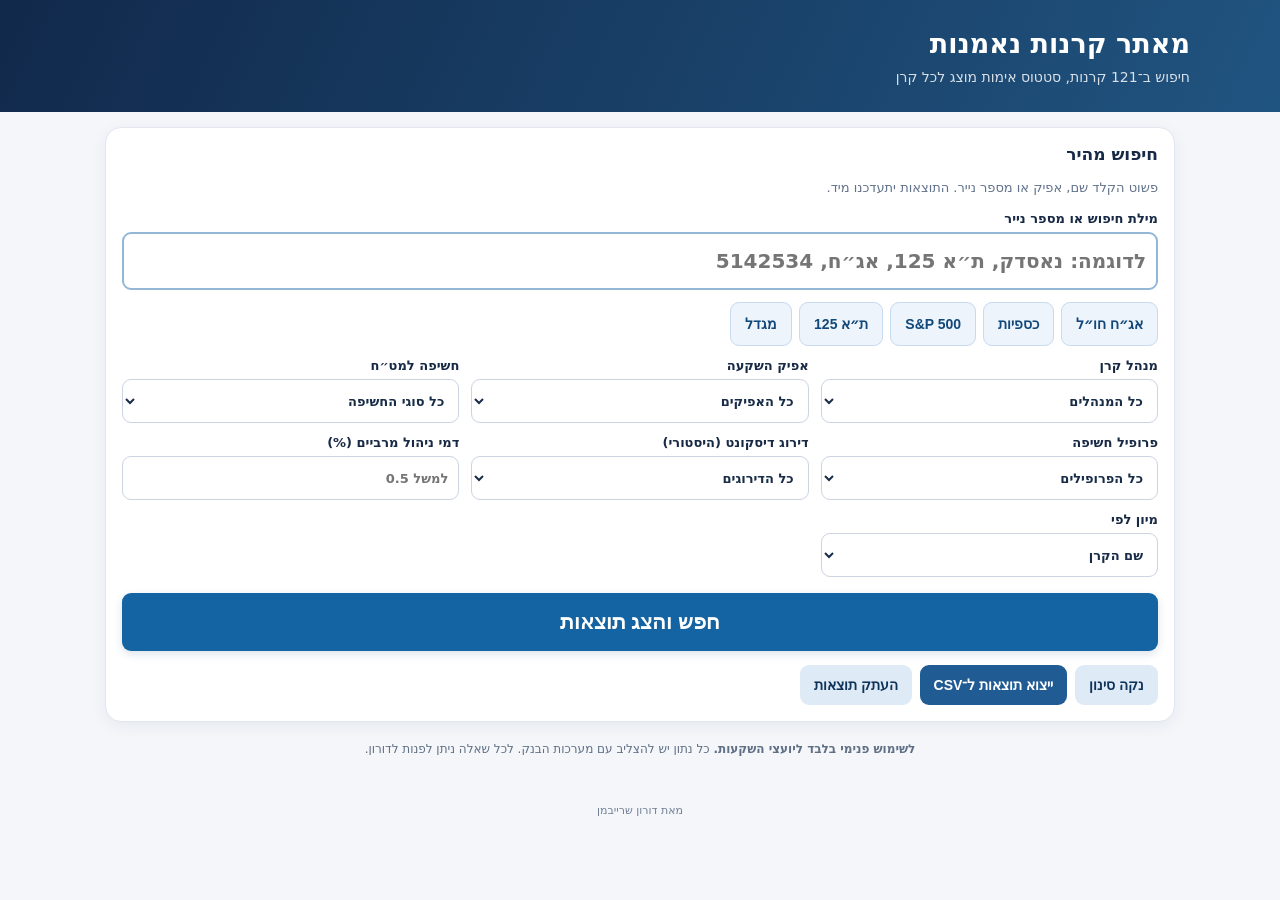
==== flyers/index.html @ 310f6af1 "Replace audit status with internal investment advisor use notice" ====
<!doctype html><html lang="he" dir="rtl"><head><meta charset="utf-8"><meta name="viewport" content="width=device-width,initial-scale=1,viewport-fit=cover"><meta name="color-scheme" content="light"><title>מאתר קרנות נאמנות | 121 קרנות</title><style>
:root{font-family:system-ui,-apple-system,'Segoe UI',Arial,sans-serif;color:#172945;background:#f4f6fa}*{box-sizing:border-box}body{margin:0}header{background:linear-gradient(115deg,#11294b,#205480);padding:28px 18px 24px;color:white}main{max-width:1100px;margin:auto;padding:15px}h1{margin:0 0 7px;font-size:27px}h2{font-size:17px;margin:0 0 14px}p{line-height:1.6}.sub{opacity:.83;margin:0;font-size:14px}.panel{background:#fff;border:1px solid #e1e6ef;border-radius:16px;padding:16px;margin-bottom:16px;box-shadow:0 4px 15px #0e2f5610}.filters{display:grid;grid-template-columns:repeat(3,minmax(0,1fr));gap:12px}.field{display:flex;flex-direction:column;gap:6px;font-size:13px;font-weight:650}input,select{width:100%;background:#fff;border:1px solid #cbd4e1;border-radius:9px;padding:12px 10px;font:inherit;color:#192d48;min-height:44px}input:focus,select:focus{outline:2px solid #70abe5;outline-offset:1px}.wide{grid-column:span 3}button{border:0;border-radius:9px;padding:11px 14px;min-height:40px;background:#dfeaf7;color:#0d3359;font-weight:700;font-size:14px;cursor:pointer}button.primary{background:#205b94;color:#fff}button:active{transform:scale(.98)}.actions{display:flex;gap:8px;flex-wrap:wrap;margin-top:14px}.results-head{display:flex;justify-content:space-between;align-items:center;gap:12px}.count{font-weight:800;font-size:19px}.cards{display:grid;grid-template-columns:repeat(2,minmax(0,1fr));gap:12px}.card{background:#fff;border:1px solid #e1e6ef;border-radius:14px;padding:15px}.card h3{margin:8px 0 10px;font-size:17px;line-height:1.4}.provider{font-size:12px;color:#46688d;font-weight:750}.pills{display:flex;flex-wrap:wrap;gap:6px}.pill{border-radius:6px;background:#eef3fa;padding:5px 8px;font-size:12px;color:#28476b}.grid{display:grid;grid-template-columns:1fr 1fr;gap:10px;padding:12px 0;border-top:1px solid #ebeff5;margin-top:12px}.k{color:#728095;font-size:11px}.v{font-weight:750;font-size:15px;margin-top:3px}.num{direction:ltr;display:inline-block}.note{font-size:12px;color:#896126;background:#fff9eb;padding:8px;border-radius:8px;margin:7px 0}.empty{text-align:center;padding:36px;color:#64758d;background:white;border-radius:13px}.foot{font-size:12px;color:#5f6f84;margin:18px 0 40px}.muted{color:#61728b;font-size:13px}.hidden{display:none}@media(max-width:680px){header{padding:24px 16px}main{padding:10px}.filters{grid-template-columns:1fr 1fr}.wide{grid-column:span 2}.cards{grid-template-columns:1fr}.panel{padding:13px}.card h3{font-size:16px}}
.search-now{display:block;width:100%;margin-top:16px;min-height:58px;background:#1464a3;color:white;font-size:21px;font-weight:800;box-shadow:0 3px 8px #174e8029}.search-now:focus{outline:3px solid #72b2ff}.results-head{scroll-margin-top:16px}@media(max-width:680px){.search-now{min-height:60px;font-size:20px}}

.quick-search{display:flex;gap:7px;flex-wrap:wrap}.shortcut{min-height:44px;background:#edf4fc;color:#124879;border:1px solid #c6dbef;font-size:14px}.shortcut:focus-visible{outline:3px solid #397dc4}#q{font-size:20px;border:2px solid #94b6d7;min-height:58px}.filters>.wide{min-width:0}@media(max-width:680px){.quick-search{grid-column:span 2}.shortcut{flex:1 1 auto}.filters{gap:10px}}
 .discount-rating{background:#e7f3e7;color:#17502a;font-weight:750;font-size:13px;border-radius:8px;padding:7px 10px;margin-top:8px;display:inline-block} .validation{font-size:12px;color:#674d1e;background:#fff3d8;padding:6px 8px;border-radius:7px;margin:7px 0;display:inline-block}.validation a{color:#1a4f86;text-decoration:underline}.validation.ok{color:#144c37;background:#e9f7ee}</style></head><body><header><div style="max-width:1100px;margin:auto"><h1>מאתר קרנות נאמנות</h1><p class="sub">חיפוש ב־121 קרנות, סטטוס אימות מוצג לכל קרן</p></div></header><main><div id="js-warning" class="panel" style="background:#fff7e7;color:#643e16"><b>שימו לב:</b> במציג הקבצים הזה החיפוש האינטראקטיבי עשוי להיות חסום. הרשימה המלאה מופיעה למטה. כדי לסנן יש לפתוח בדפדפן Safari (ולא בתצוגה מקדימה של WhatsApp או ChatGPT).</div><section class="panel"><h2>חיפוש מהיר</h2><p class="muted" style="margin:0 0 12px">פשוט הקלד שם, אפיק או מספר נייר. התוצאות יתעדכנו מיד.</p><div class="filters"><label class="field wide">מילת חיפוש או מספר נייר<input id="q" placeholder="לדוגמה: נאסדק, ת״א 125, אג״ח, 5142534" autocomplete="off" type="search" enterkeyhint="search" aria-label="חיפוש קרן או מספר נייר"></label><div class="wide quick-search" role="group" aria-label="חיפושים נפוצים"><button type="button" class="shortcut" data-query="אגח חול">אג״ח חו״ל</button><button type="button" class="shortcut" data-query="כספית">כספיות</button><button type="button" class="shortcut" data-query="S&P 500">S&P 500</button><button type="button" class="shortcut" data-query="תא 125">ת״א 125</button><button type="button" class="shortcut" data-query="מגדל">מגדל</button></div><label class="field">מנהל קרן<select id="manager"><option value="">כל המנהלים</option></select></label><label class="field">אפיק השקעה<select id="category"><option value="">כל האפיקים</option></select></label><label class="field">חשיפה למט״ח<select id="currency"><option value="">כל סוגי החשיפה</option><option value="מנוטרלת">מנוטרלת מט״ח</option><option value="חשופה">חשופת מט״ח</option><option value="מוגבלת">מוגבלת מט״ח</option><option value="דולר">דולרית / נקובה בדולר</option><option value="שקל">שקלית (פרופיל 00)</option></select></label><label class="field">פרופיל חשיפה<select id="profile"><option value="">כל הפרופילים</option></select></label><label class="field">דירוג דיסקונט (היסטורי)<select id="rating"><option value="">כל הדירוגים</option><option value="rated">בעלות דירוג בלבד</option><option value="5">דירוג 5</option><option value="4">דירוג 4</option><option value="3">דירוג 3</option><option value="2">דירוג 2</option><option value="1">דירוג 1</option></select></label><label class="field">דמי ניהול מרביים (%)<input type="number" id="fee" min="0" max="10" step="0.01" placeholder="למשל 0.5"></label><label class="field">מיון לפי<select id="sort"><option value="name">שם הקרן</option><option value="fee">דמי ניהול, מהנמוך לגבוה</option><option value="feeDesc">דמי ניהול, מהגבוה לנמוך</option><option value="number">מספר נייר</option><option value="manager">מנהל קרן</option></select></label></div><button type="button" id="searchNow" class="search-now">חפש והצג תוצאות</button><div class="actions"><button id="reset">נקה סינון</button><button id="export" class="primary">ייצוא תוצאות ל־CSV</button><button id="copy">העתק תוצאות</button></div></section><section id="resultsArea" hidden style="display:none"><div class="results-head" id="resultsStart"><p class="count" id="count"></p><span class="muted">דמי ניהול ודירוגים לפי פרסומים, אינם נתונים חיים</span></div><div id="cards" class="cards"><div class="muted">טוען את רשימת הקרנות…</div></div></section><p class="foot" style="text-align:center"><strong>לשימוש פנימי בלבד ליועצי השקעות.</strong> כל נתון יש להצליב עם מערכות הבנק. לכל שאלה ניתן לפנות לדורון.</p><footer style="font-size:11px;color:#718096;text-align:center;padding:5px 0 22px">מאת דורון שרייבמן</footer></main><script>
document.getElementById('js-warning').style.display='none';
const funds=[{"manager":"ילין לפידות","name":"כספית כשרה","number":"5141452","fee":0.06,"category":"כספית","profile":"00","currency":"שקל","source":"פרסום מצולם, אוקטובר 2026","note":"בפרסום נרשמו דמי ניהול 0.06%, בכפוף לעדכון.","validationStatus":"אימות חיצוני חלקי","validationUrl":"https://www.bizportal.co.il/mutualfunds/quote/generalview/5141452","validationFields":"מספר נייר, מנהל, שם, פרופיל, דמי ניהול"},{"manager":"ילין לפידות","name":"כספית דולרית נקובה $","number":"5142534","fee":0.1,"category":"כספית","profile":"0D","currency":"דולר","source":"פרסום מצולם, אוקטובר 2026","note":"התחייבות בפרסום לדמי ניהול עד סוף 2027; יש לבדוק אם עודכן.","validationStatus":"טרם אומת חיצונית"},{"manager":"ילין לפידות","name":"מחקה ת״א 35","number":"5143151","fee":0,"category":"מניות ישראל","profile":"4A","currency":"מוגבלת","source":"פרסום מצולם, אוקטובר 2026","note":"דמי הניהול 0% בפרסום כפופים לתנאי המבצע ולמועד סיומו; יש לאמת לפני פעולה.","validationStatus":"טרם אומת חיצונית"},{"manager":"ילין לפידות","name":"מחקה ת״א 35 משקל שווה","number":"5143144","fee":0,"category":"מניות ישראל","profile":"4A","currency":"מוגבלת","source":"פרסום מצולם, אוקטובר 2026","note":"דמי הניהול 0% בפרסום כפופים לתנאי המבצע ולמועד סיומו; יש לאמת לפני פעולה.","validationStatus":"טרם אומת חיצונית"},{"manager":"ילין לפידות","name":"מחקה ת״א 125","number":"5143136","fee":0,"category":"מניות ישראל","profile":"4A","currency":"מוגבלת","source":"פרסום מצולם, אוקטובר 2026","note":"דמי הניהול 0% בפרסום כפופים לתנאי המבצע ולמועד סיומו; יש לאמת לפני פעולה.","validationStatus":"טרם אומת חיצונית"},{"manager":"ילין לפידות","name":"מחקה S&P 500","number":"5139282","fee":0,"category":"מניות חו״ל","profile":"4D","currency":"חשופה","source":"פרסום מצולם, אוקטובר 2026","note":"דמי הניהול 0% בפרסום כפופים לתנאי המבצע ולמועד סיומו; יש לאמת לפני פעולה.","validationStatus":"טרם אומת חיצונית"},{"manager":"ילין לפידות","name":"מחקה S&P 500 מנוטרלת מט״ח","number":"5139290","fee":0,"category":"מניות חו״ל","profile":"4A","currency":"מנוטרלת","source":"פרסום מצולם, אוקטובר 2026","note":"דמי הניהול 0% בפרסום כפופים לתנאי המבצע ולמועד סיומו; יש לאמת לפני פעולה.","validationStatus":"טרם אומת חיצונית"},{"manager":"ילין לפידות","name":"מחקה S&P World","number":"5139308","fee":0,"category":"מניות חו״ל","profile":"4D","currency":"חשופה","source":"פרסום מצולם, אוקטובר 2026","note":"דמי הניהול 0% בפרסום כפופים לתנאי המבצע ולמועד סיומו; יש לאמת לפני פעולה.","validationStatus":"טרם אומת חיצונית"},{"manager":"ילין לפידות","name":"מחקה S&P World מנוטרלת דולר","number":"5139316","fee":0,"category":"מניות חו״ל","profile":"4A","currency":"מנוטרלת","source":"פרסום מצולם, אוקטובר 2026","note":"דמי הניהול 0% בפרסום כפופים לתנאי המבצע ולמועד סיומו; יש לאמת לפני פעולה.","validationStatus":"טרם אומת חיצונית"},{"manager":"ילין לפידות","name":"מחקה Nasdaq 100","number":"5142153","fee":0,"category":"מניות חו״ל","profile":"4D","currency":"חשופה","source":"פרסום מצולם, אוקטובר 2026","note":"דמי הניהול 0% בפרסום כפופים לתנאי המבצע ולמועד סיומו; יש לאמת לפני פעולה.","validationStatus":"טרם אומת חיצונית"},{"manager":"ילין לפידות","name":"מחקה Nasdaq 100 מנוטרלת מט״ח","number":"5142161","fee":0,"category":"מניות חו״ל","profile":"4A","currency":"מנוטרלת","source":"פרסום מצולם, אוקטובר 2026","note":"דמי הניהול 0% בפרסום כפופים לתנאי המבצע ולמועד סיומו; יש לאמת לפני פעולה.","validationStatus":"טרם אומת חיצונית"},{"manager":"ילין לפידות","name":"אג״ח חו״ל נקוב $","number":"5121710","fee":0.79,"category":"אג״ח חו״ל","profile":"1D","currency":"דולר","source":"פרסום מצולם, אוקטובר 2026","note":"","validationStatus":"טרם אומת חיצונית"},{"manager":"ילין לפידות","name":"מניות חו״ל נקובה $","number":"5127089","fee":1.7,"category":"מניות חו״ל","profile":"4D","currency":"דולר","source":"פרסום מצולם, אוקטובר 2026","note":"","validationStatus":"טרם אומת חיצונית"},{"manager":"ילין לפידות","name":"מחקה S&P 500 Market Leaders נקובה $","number":"5140678","fee":0.7,"category":"מניות חו״ל","profile":"4D","currency":"דולר","source":"פרסום מצולם, אוקטובר 2026","note":"","validationStatus":"טרם אומת חיצונית"},{"manager":"מיטב","name":"אג״ח מדינה ללא מניות","number":"5134663","fee":0.59,"category":"אג״ח מדינה","profile":"0A","currency":"מוגבלת","source":"פרסום מצולם, אוקטובר 2026","note":"","validationStatus":"טרם אומת חיצונית"},{"manager":"מיטב","name":"ממשלתי + 10%","number":"5107651","fee":0.65,"category":"אג״ח מדינה","profile":"1A","currency":"מוגבלת","source":"פרסום מצולם, אוקטובר 2026","note":"","validationStatus":"טרם אומת חיצונית"},{"manager":"מיטב","name":"מדינה + 20%","number":"5111307","fee":0.65,"category":"אג״ח מדינה","profile":"2A","currency":"מוגבלת","source":"פרסום מצולם, אוקטובר 2026","note":"","validationStatus":"טרם אומת חיצונית"},{"manager":"מיטב","name":"אג״ח ללא מניות","number":"5134036","fee":0.59,"category":"אג״ח כללי","profile":"0B","currency":"מוגבלת","source":"פרסום מצולם, אוקטובר 2026","note":"","validationStatus":"טרם אומת חיצונית"},{"manager":"מיטב","name":"אג״ח מודל ESG","number":"5140355","fee":0.59,"category":"אג״ח כללי","profile":"0B","currency":"מוגבלת","source":"פרסום מצולם, אוקטובר 2026","note":"","validationStatus":"טרם אומת חיצונית"},{"manager":"מיטב","name":"סולידית פלוס","number":"5127030","fee":0.59,"category":"אג״ח כללי","profile":"1A","currency":"מוגבלת","source":"פרסום מצולם, אוקטובר 2026","note":"","validationStatus":"טרם אומת חיצונית"},{"manager":"מיטב","name":"10/90 מודל ESG","number":"5137872","fee":0.59,"category":"אג״ח כללי","profile":"1B","currency":"מוגבלת","source":"פרסום מצולם, אוקטובר 2026","note":"","validationStatus":"טרם אומת חיצונית"},{"manager":"מיטב","name":"20/80 מודל ESG","number":"5137880","fee":0.65,"category":"אג״ח כללי","profile":"2B","currency":"מוגבלת","source":"פרסום מצולם, אוקטובר 2026","note":"","validationStatus":"טרם אומת חיצונית"},{"manager":"מיטב","name":"תיק השקעות 15/85","number":"5126347","fee":0.69,"category":"אג״ח כללי","profile":"2C","currency":"חשופה","source":"פרסום מצולם, אוקטובר 2026","note":"","validationStatus":"טרם אומת חיצונית"},{"manager":"מיטב","name":"אג״ח + 20%","number":"5118237","fee":0.79,"category":"אג״ח כללי","profile":"2B","currency":"מוגבלת","source":"פרסום מצולם, אוקטובר 2026","note":"","validationStatus":"טרם אומת חיצונית"},{"manager":"מיטב","name":"25/75","number":"5134028","fee":0.59,"category":"אג״ח כללי","profile":"2B","currency":"מוגבלת","source":"פרסום מצולם, אוקטובר 2026","note":"","validationStatus":"טרם אומת חיצונית"},{"manager":"מיטב","name":"תיק השקעות+30","number":"5118716","fee":0.79,"category":"אג״ח כללי","profile":"2B","currency":"מוגבלת","source":"פרסום מצולם, אוקטובר 2026","note":"","validationStatus":"טרם אומת חיצונית"},{"manager":"מיטב","name":"60/40","number":"5126065","fee":0.79,"category":"מעורבת","profile":"3B","currency":"מוגבלת","source":"פרסום מצולם, אוקטובר 2026","note":"","validationStatus":"טרם אומת חיצונית"},{"manager":"מיטב","name":"תיק השקעות עד 50%","number":"5126024","fee":0.78,"category":"מעורבת","profile":"3C","currency":"חשופה","source":"פרסום מצולם, אוקטובר 2026","note":"","validationStatus":"טרם אומת חיצונית"},{"manager":"מיטב","name":"אג״ח קונצרני A ומעלה","number":"5137799","fee":0.59,"category":"אג״ח קונצרני","profile":"0B","currency":"מוגבלת","source":"פרסום מצולם, אוקטובר 2026","note":"","validationStatus":"טרם אומת חיצונית"},{"manager":"מיטב","name":"קונצרני שקלי פלוס","number":"5123146","fee":0.69,"category":"אג״ח קונצרני","profile":"1A","currency":"מוגבלת","source":"פרסום מצולם, אוקטובר 2026","note":"","validationStatus":"טרם אומת חיצונית"},{"manager":"מיטב","name":"קונצרני פלוס","number":"5114640","fee":0.79,"category":"אג״ח קונצרני","profile":"1A","currency":"מוגבלת","source":"פרסום מצולם, אוקטובר 2026","note":"","validationStatus":"טרם אומת חיצונית"},{"manager":"מיטב","name":"ת״א 125","number":"5100474","fee":1.85,"category":"מניות ישראל","profile":"4A","currency":"מוגבלת","source":"פרסום מצולם, אוקטובר 2026","note":"","validationStatus":"אימות חיצוני חלקי","validationUrl":"https://www.bizportal.co.il/MutualFunds/Quote/GeneralView/5100474","validationFields":"מספר נייר, מנהל, שם, פרופיל, דמי ניהול"},{"manager":"מיטב","name":"מניות ESG ישראל","number":"5118930","fee":1.5,"category":"מניות ישראל","profile":"4B","currency":"מוגבלת","source":"פרסום מצולם, אוקטובר 2026","note":"","validationStatus":"טרם אומת חיצונית"},{"manager":"מיטב","name":"סקיי מניות","number":"5103692","fee":1.59,"category":"מניות ישראל","profile":"4A","currency":"מוגבלת","source":"פרסום מצולם, אוקטובר 2026","note":"","validationStatus":"טרם אומת חיצונית"},{"manager":"מיטב","name":"סקיי השקעות","number":"5520044","fee":1.5,"category":"מעורבת","profile":"4D","currency":"חשופה","source":"פרסום מצולם, אוקטובר 2026","note":"","validationStatus":"טרם אומת חיצונית"},{"manager":"מיטב","name":"מניות מומנטום","number":"5139332","fee":1.05,"category":"מניות ישראל","profile":"4B","currency":"מוגבלת","source":"פרסום מצולם, אוקטובר 2026","note":"","validationStatus":"טרם אומת חיצונית"},{"manager":"מיטב","name":"ת״א 125 מומנטום","number":"5140504","fee":1.05,"category":"מניות ישראל","profile":"4A","currency":"מוגבלת","source":"פרסום מצולם, אוקטובר 2026","note":"","validationStatus":"טרם אומת חיצונית"},{"manager":"מיטב","name":"מניות LONG RUN","number":"5124938","fee":0.8,"category":"מניות ישראל","profile":"4A","currency":"מוגבלת","source":"פרסום מצולם, אוקטובר 2026","note":"בפרסום מופיע גם שיעור הוספה 0.5%. אינו כלול בדמי הניהול.","validationStatus":"טרם אומת חיצונית"},{"manager":"מיטב","name":"מניות טכנולוגיה חו״ל","number":"5101019","fee":1.69,"category":"מניות חו״ל","profile":"4D","currency":"חשופה","source":"פרסום מצולם, אוקטובר 2026","note":"","validationStatus":"טרם אומת חיצונית"},{"manager":"מיטב","name":"מניות חו״ל עד 30% מט״ח","number":"5121736","fee":1.49,"category":"מניות חו״ל","profile":"4B","currency":"מוגבלת","source":"פרסום מצולם, אוקטובר 2026","note":"","validationStatus":"טרם אומת חיצונית"},{"manager":"מיטב","name":"כספית דולרית","number":"5100672","fee":0.28,"category":"כספית","profile":"0D","currency":"דולר","source":"פרסום מצולם, אוקטובר 2026","note":"","validationStatus":"טרם אומת חיצונית"},{"manager":"מיטב","name":"כספית דולרית נקובה $","number":"5138326","fee":0.14,"category":"כספית","profile":"0D","currency":"דולר","source":"פרסום מצולם, אוקטובר 2026","note":"","validationStatus":"טרם אומת חיצונית"},{"manager":"מיטב","name":"אג״ח דולר","number":"5108683","fee":0.79,"category":"אג״ח חו״ל","profile":"0D","currency":"דולר","source":"פרסום מצולם, אוקטובר 2026","note":"","validationStatus":"טרם אומת חיצונית"},{"manager":"מיטב","name":"90/10 תיק אג״ח חו״ל עד 30% מט״ח","number":"5121694","fee":0.65,"category":"אג״ח חו״ל","profile":"1B","currency":"מוגבלת","source":"פרסום מצולם, אוקטובר 2026","note":"","validationStatus":"טרם אומת חיצונית"},{"manager":"מיטב","name":"לונג שורט מניות קרן גידור בנאמנות","number":"1194232","fee":1.35,"category":"קרן גידור בנאמנות","profile":"4D","currency":"חשופה","source":"פרסום מצולם, אוקטובר 2026","note":"בפרסום מופיעים גם דמי הצלחה 20%, נוסף על דמי הניהול.","validationStatus":"טרם אומת חיצונית"},{"manager":"אנליסט","name":"ATF סל ת״א 125","number":"1238203","fee":0,"category":"מניות ישראל","profile":"4A","currency":"מוגבלת","source":"פרסום מצולם, אוקטובר 2026","note":"דמי הניהול 0% בפרסום כפופים לתנאי המבצע ולמועד סיומו; יש לאמת לפני פעולה.","validationStatus":"טרם אומת חיצונית"},{"manager":"אנליסט","name":"ATF סל ת״א 200","number":"1238104","fee":0,"category":"מניות ישראל","profile":"4A","currency":"מוגבלת","source":"פרסום מצולם, אוקטובר 2026","note":"דמי הניהול 0% בפרסום כפופים לתנאי המבצע ולמועד סיומו; יש לאמת לפני פעולה.","validationStatus":"טרם אומת חיצונית"},{"manager":"אנליסט","name":"ATF מחקה ת״א 200","number":"5139951","fee":0.2,"category":"מניות ישראל","profile":"4A","currency":"מוגבלת","source":"פרסום מצולם, אוקטובר 2026","note":"","validationStatus":"טרם אומת חיצונית"},{"manager":"אנליסט","name":"ATF מחקה ת״א 20","number":"5139936","fee":0.2,"category":"מניות ישראל","profile":"4A","currency":"מוגבלת","source":"פרסום מצולם, אוקטובר 2026","note":"","validationStatus":"טרם אומת חיצונית"},{"manager":"אנליסט","name":"ATF מחקה ת״א 50 ריאל","number":"5139944","fee":0.2,"category":"מניות ישראל","profile":"4A","currency":"מוגבלת","source":"פרסום מצולם, אוקטובר 2026","note":"","validationStatus":"טרם אומת חיצונית"},{"manager":"אנליסט","name":"ATF מחקה אינדקס בנקים ישראל","number":"5139175","fee":0.45,"category":"מניות ישראל","profile":"4A","currency":"מוגבלת","source":"פרסום מצולם, אוקטובר 2026","note":"","validationStatus":"טרם אומת חיצונית"},{"manager":"אנליסט","name":"ATF מחקה אינדקס חברות פרויקטים מניבים","number":"5142633","fee":0.45,"category":"מניות ישראל","profile":"4A","currency":"מוגבלת","source":"פרסום מצולם, אוקטובר 2026","note":"","validationStatus":"טרם אומת חיצונית"},{"manager":"אנליסט","name":"ATF מחקה אינדקס בנקים וביטוח ישראל","number":"5133236","fee":0.5,"category":"מניות ישראל","profile":"4A","currency":"מוגבלת","source":"פרסום מצולם, אוקטובר 2026","note":"","validationStatus":"טרם אומת חיצונית"},{"manager":"אנליסט","name":"ATF מחקה אינדקס ת״א 125 מומנטום ענפי","number":"5135165","fee":0.5,"category":"מניות ישראל","profile":"4A","currency":"מוגבלת","source":"פרסום מצולם, אוקטובר 2026","note":"","validationStatus":"טרם אומת חיצונית"},{"manager":"אנליסט","name":"ATF סל S&P 500","number":"1218916","fee":0,"category":"מניות חו״ל","profile":"4D","currency":"חשופה","source":"פרסום מצולם, אוקטובר 2026","note":"דמי הניהול 0% בפרסום כפופים לתנאי המבצע ולמועד סיומו; יש לאמת לפני פעולה.","validationStatus":"טרם אומת חיצונית"},{"manager":"אנליסט","name":"ATF סל S&P 500 מנוטרלת מט״ח","number":"1218924","fee":0,"category":"מניות חו״ל","profile":"4A","currency":"מנוטרלת","source":"פרסום מצולם, אוקטובר 2026","note":"דמי הניהול 0% בפרסום כפופים לתנאי המבצע ולמועד סיומו; יש לאמת לפני פעולה.","validationStatus":"טרם אומת חיצונית"},{"manager":"אנליסט","name":"ATF מחקה אינדקס מניות ארה״ב Large Cap מומנטום ענפי","number":"5137336","fee":0.65,"category":"מניות חו״ל","profile":"4D","currency":"חשופה","source":"פרסום מצולם, אוקטובר 2026","note":"","validationStatus":"טרם אומת חיצונית"},{"manager":"אנליסט","name":"ATF מחקה אינדקס מניות ארה״ב Large Cap מומנטום ענפי מנוטרלת מט״ח","number":"5136775","fee":0.65,"category":"מניות חו״ל","profile":"4A","currency":"מנוטרלת","source":"פרסום מצולם, אוקטובר 2026","note":"","validationStatus":"טרם אומת חיצונית"},{"manager":"אנליסט","name":"ATF מחקה תל בונד צמודות A","number":"5140116","fee":0,"category":"אג״ח קונצרני","profile":"00","currency":"שקל","source":"פרסום מצולם, אוקטובר 2026","note":"דמי הניהול 0% בפרסום כפופים לתנאי המבצע ולמועד סיומו; יש לאמת לפני פעולה.","validationStatus":"טרם אומת חיצונית"},{"manager":"אנליסט","name":"ATF מחקה תל בונד תשואות צמודות","number":"5140124","fee":0,"category":"אג״ח קונצרני","profile":"00","currency":"שקל","source":"פרסום מצולם, אוקטובר 2026","note":"דמי הניהול 0% בפרסום כפופים לתנאי המבצע ולמועד סיומו; יש לאמת לפני פעולה.","validationStatus":"טרם אומת חיצונית"},{"manager":"אנליסט","name":"ATF מחקה תל בונד 60 שקלי","number":"5142732","fee":0.1,"category":"אג״ח קונצרני","profile":"00","currency":"שקל","source":"פרסום מצולם, אוקטובר 2026","note":"","validationStatus":"טרם אומת חיצונית"},{"manager":"אנליסט","name":"ATF מחקה תל בונד AA פיזור מנפיקים","number":"5142740","fee":0.1,"category":"אג״ח קונצרני","profile":"00","currency":"שקל","source":"פרסום מצולם, אוקטובר 2026","note":"","validationStatus":"טרם אומת חיצונית"},{"manager":"אנליסט","name":"ATF מחקה תל בונד A פיזור מנפיקים","number":"5142757","fee":0.1,"category":"אג״ח קונצרני","profile":"00","currency":"שקל","source":"פרסום מצולם, אוקטובר 2026","note":"","validationStatus":"טרם אומת חיצונית"},{"manager":"אנליסט","name":"ATF מחקה אינדקס שקלים ארוכים עד 20% מדינה","number":"5137997","fee":0.2,"category":"אג״ח כללי","profile":"00","currency":"שקל","source":"פרסום מצולם, אוקטובר 2026","note":"","validationStatus":"טרם אומת חיצונית"},{"manager":"אנליסט","name":"ATF מחקה אינדקס אג״ח חברות ישראל EW TOP 100","number":"5133905","fee":0.2,"category":"אג״ח קונצרני","profile":"00","currency":"שקל","source":"פרסום מצולם, אוקטובר 2026","note":"","validationStatus":"טרם אומת חיצונית"},{"manager":"אנליסט","name":"ATF מחקה אינדקס EW TOP100 מרווח מעל הממוצע מותאם מח״מ","number":"5138359","fee":0.2,"category":"אג״ח קונצרני","profile":"00","currency":"שקל","source":"פרסום מצולם, אוקטובר 2026","note":"שם הקרן בתצלום אינו חד; דורש אימות לפי מספר נייר.","validationStatus":"אימות חיצוני חלקי","validationUrl":"https://finance.themarker.com/mtf/5138359","validationFields":"מספר נייר, מנהל, שם, פרופיל, דמי ניהול"},{"manager":"אנליסט","name":"ATF מחקה אינדקס אג״ח בנקים וחב׳ ממשלתיות","number":"5135975","fee":0.25,"category":"אג״ח קונצרני","profile":"00","currency":"שקל","source":"פרסום מצולם, אוקטובר 2026","note":"","validationStatus":"טרם אומת חיצונית"},{"manager":"אנליסט","name":"ATF מחקה משולבת אינדקס מניות 25% ואג״ח 75%","number":"5136676","fee":0.29,"category":"מעורבת","profile":"2B","currency":"מוגבלת","source":"פרסום מצולם, אוקטובר 2026","note":"","validationStatus":"טרם אומת חיצונית"},{"manager":"אנליסט","name":"ATF מחקה אינדקס אג״ח ממשלת ארה״ב מנוטרלת מט״ח","number":"5141817","fee":0.1,"category":"אג״ח חו״ל","profile":"0A","currency":"מנוטרלת","source":"פרסום מצולם, אוקטובר 2026","note":"","validationStatus":"טרם אומת חיצונית"},{"manager":"מגדל MTF","name":"MTF מחקה S&P 500 Bond Mega 30 Investment Grade 1-3 Year","number":"5128038","fee":0.25,"category":"אג״ח חו״ל","profile":"0D","currency":"חשופה","source":"פרסום מגדל MTF, אוקטובר 2026","note":"מח״מ מדד בפרסום: 1.81 שנים. דמי ניהול קבועים לפי הפרסום; לא נתונים חיים.","validationStatus":"טרם אומת חיצונית"},{"manager":"מגדל MTF","name":"MTF מחקה S&P 500 Bond Mega 30 Investment Grade 3-5 Year","number":"5127667","fee":0.25,"category":"אג״ח חו״ל","profile":"0D","currency":"חשופה","source":"פרסום מגדל MTF, אוקטובר 2026","note":"מח״מ מדד בפרסום: 3.46 שנים. דמי ניהול קבועים לפי הפרסום; לא נתונים חיים.","validationStatus":"טרם אומת חיצונית"},{"manager":"מגדל MTF","name":"MTF סל iBoxx US Liquid Investment Grade Top 30","number":"1191881","fee":0.25,"category":"אג״ח חו״ל","profile":"0D","currency":"חשופה","source":"פרסום מגדל MTF, אוקטובר 2026","note":"מח״מ מדד בפרסום: 5.60 שנים. דמי ניהול קבועים לפי הפרסום; לא נתונים חיים.","validationStatus":"טרם אומת חיצונית"},{"manager":"מגדל MTF","name":"MTF מחקה iBoxx US Liquid Investment Grade Top 30","number":"5138466","fee":0.2,"category":"אג״ח חו״ל","profile":"0D","currency":"חשופה","source":"פרסום מגדל MTF, אוקטובר 2026","note":"מח״מ מדד בפרסום: 5.60 שנים. דמי ניהול קבועים לפי הפרסום; לא נתונים חיים.","validationStatus":"טרם אומת חיצונית"},{"manager":"מגדל MTF","name":"MTF מחקה אינדקס Top 10 US Banks Bonds","number":"5138458","fee":0.25,"category":"אג״ח חו״ל","profile":"0D","currency":"חשופה","source":"פרסום מגדל MTF, אוקטובר 2026","note":"מח״מ מדד בפרסום: 2.95 שנים. דמי ניהול קבועים לפי הפרסום; לא נתונים חיים.","validationStatus":"טרם אומת חיצונית"},{"manager":"מגדל MTF","name":"MTF סל אינדקס אג״ח ממשלת ארה״ב מח״מ 10 קבוע","number":"1219294","fee":0.1,"category":"אג״ח חו״ל","profile":"0D","currency":"חשופה","source":"פרסום מגדל MTF, אוקטובר 2026","note":"מח״מ מדד בפרסום: 9.93 שנים. דמי ניהול קבועים לפי הפרסום; לא נתונים חיים.","validationStatus":"טרם אומת חיצונית"},{"manager":"מגדל MTF","name":"MTF מחקה S&P 500 Bond Mega 30 Investment Grade 3-5 Year מנוטרלת מט״ח","number":"5138482","fee":0.2,"category":"אג״ח חו״ל","profile":"0A","currency":"מנוטרלת","source":"פרסום מגדל MTF, אוקטובר 2026","note":"מח״מ מדד בפרסום: 3.46 שנים. דמי ניהול קבועים לפי הפרסום; לא נתונים חיים.","validationStatus":"טרם אומת חיצונית"},{"manager":"מגדל MTF","name":"MTF מחקה iBoxx US Liquid Investment Grade Top 30 מנוטרלת מט״ח","number":"5121207","fee":0.25,"category":"אג״ח חו״ל","profile":"0A","currency":"מנוטרלת","source":"פרסום מגדל MTF, אוקטובר 2026","note":"מח״מ מדד בפרסום: 5.60 שנים. דמי ניהול קבועים לפי הפרסום; לא נתונים חיים.","validationStatus":"טרם אומת חיצונית"},{"manager":"מגדל MTF","name":"MTF מחקה אינדקס אג״ח ממשלת ארה״ב מח״מ 10 קבוע מנוטרלת מט״ח","number":"5137773","fee":0.1,"category":"אג״ח חו״ל","profile":"0A","currency":"מנוטרלת","source":"פרסום מגדל MTF, אוקטובר 2026","note":"מח״מ מדד בפרסום: 9.93 שנים. דמי ניהול קבועים לפי הפרסום; לא נתונים חיים.","validationStatus":"טרם אומת חיצונית"},{"manager":"מגדל MTF","name":"MTF סל אינדקס אג״ח ממשלת ארה״ב מח״מ 10 קבוע מנוטרלת מט״ח","number":"1243997","fee":0.1,"category":"אג״ח חו״ל","profile":"0A","currency":"מנוטרלת","source":"פרסום מגדל MTF, אוקטובר 2026","note":"מח״מ מדד בפרסום: 9.93 שנים. דמי ניהול קבועים לפי הפרסום; לא נתונים חיים.","validationStatus":"טרם אומת חיצונית"},{"manager":"מגדל MTF","name":"MTF מחקה S&P 500 Bond Mega 30 Investment Grade 5-7 Year נקובה בדולר","number":"5137716","fee":0.25,"category":"אג״ח חו״ל","profile":"0D","currency":"דולר","source":"פרסום מגדל MTF, אוקטובר 2026","note":"מח״מ מדד בפרסום: 4.95 שנים. דמי ניהול קבועים לפי הפרסום; לא נתונים חיים.","validationStatus":"אימות חיצוני חלקי","validationUrl":"https://www.bizportal.co.il/mutualfunds/quote/generalview/5137716","validationFields":"מספר נייר, מנהל, שם, פרופיל, דמי ניהול"},{"manager":"מגדל MTF","name":"MTF מחקה אינדקס מדינת ישראל דולר לפדיון 2030 (מתגלגל כל 6 שנים) נקובה $","number":"5139514","fee":0.2,"category":"אג״ח חו״ל","profile":"0D","currency":"דולר","source":"פרסום מגדל MTF, אוקטובר 2026","note":"מח״מ מדד בפרסום: 3.19 שנים. דמי ניהול קבועים לפי הפרסום; לא נתונים חיים.","validationStatus":"אימות חיצוני חלקי","validationUrl":"https://www.bizportal.co.il/mutualfunds/quote/generalview/5139514","validationFields":"מספר נייר, מנהל, שם, פרופיל, דמי ניהול"},{"manager":"מגדל MTF","name":"MTF מחקה אינדקס מדינת ישראל דולר לפדיון 2035 נקובה בדולר","number":"5142344","fee":0.2,"category":"אג״ח חו״ל","profile":"0D","currency":"דולר","source":"פרסום מגדל MTF, אוקטובר 2026","note":"מח״מ מדד בפרסום: 6.66 שנים. דמי ניהול קבועים לפי הפרסום; לא נתונים חיים.","validationStatus":"טרם אומת חיצונית"},{"manager":"אי.בי.אי.","name":"אי.בי.אי. (1A) אג\"ח פלוס 10/90","number":"5126495","fee":0.55,"category":"10/90","profile":"1A","currency":"כן","source":"מאגר פנימי, פרסום מדורג","note":"דירוג דיסקונט על פי פרסום שנקלט בעבר. יש לאמת עדכניות מול הבנק.","discountRating":5,"ratingSource":"IMG_B8F2B398-E7B5-4FC1-BB60-61E27898D710.jpeg","validationStatus":"טרם אומת חיצונית","ratingVerification":"דירוג היסטורי, טרם אומת מול דיסקונט"},{"manager":"אי.בי.אי.","name":"אי.בי.אי. (1B) עד 3 שנים 10/90","number":"5127949","fee":0.69,"category":"10/90","profile":"1B","currency":"כן","source":"מאגר פנימי, פרסום מדורג","note":"דירוג דיסקונט על פי פרסום שנקלט בעבר. יש לאמת עדכניות מול הבנק.","discountRating":5,"ratingSource":"IMG_B8F2B398-E7B5-4FC1-BB60-61E27898D710.jpeg","validationStatus":"טרם אומת חיצונית","ratingVerification":"דירוג היסטורי, טרם אומת מול דיסקונט"},{"manager":"איילון","name":"איילון (1B) 10/90","number":"5130307","fee":0.8,"category":"10/90","profile":"1B","currency":"כן","source":"מאגר פנימי, פרסום מדורג","note":"דירוג דיסקונט על פי פרסום שנקלט בעבר. יש לאמת עדכניות מול הבנק.","discountRating":5,"ratingSource":"IMG_F8FA54BC-A1EF-48BF-A2BA-7B5DCB447E5B.jpeg","validationStatus":"טרם אומת חיצונית","ratingVerification":"דירוג היסטורי, טרם אומת מול דיסקונט"},{"manager":"מגדל","name":"מגדל (1B) 10/90","number":"5106208","fee":0.59,"category":"10/90","profile":"1B","currency":"כן","source":"מאגר פנימי, פרסום מדורג","note":"דירוג דיסקונט על פי פרסום שנקלט בעבר. יש לאמת עדכניות מול הבנק.","discountRating":5,"ratingSource":"IMG_9E43E057-B1AB-4105-B7CD-512D8AF98424.jpeg","validationStatus":"טרם אומת חיצונית","ratingVerification":"דירוג היסטורי, טרם אומת מול דיסקונט"},{"manager":"אי.בי.אי.","name":"אי.בי.אי. (2B) 15/85","number":"5119417","fee":0.79,"category":"15/85","profile":"2B","currency":"כן","source":"מאגר פנימי, פרסום מדורג","note":"דירוג דיסקונט על פי פרסום שנקלט בעבר. יש לאמת עדכניות מול הבנק.","discountRating":5,"ratingSource":"IMG_B8F2B398-E7B5-4FC1-BB60-61E27898D710.jpeg","validationStatus":"טרם אומת חיצונית","ratingVerification":"דירוג היסטורי, טרם אומת מול דיסקונט"},{"manager":"אי.בי.אי.","name":"אי.בי.אי. (2B) אג\"ח + 15%","number":"5127204","fee":0.69,"category":"15/85","profile":"2B","currency":"כן","source":"מאגר פנימי, פרסום מדורג","note":"דירוג דיסקונט על פי פרסום שנקלט בעבר. יש לאמת עדכניות מול הבנק.","discountRating":5,"ratingSource":"IMG_B8F2B398-E7B5-4FC1-BB60-61E27898D710.jpeg","validationStatus":"טרם אומת חיצונית","ratingVerification":"דירוג היסטורי, טרם אומת מול דיסקונט"},{"manager":"הראל","name":"הראל (2D) 15/85 - נקובה $","number":"5132998","fee":0.69,"category":"15/85","profile":"2D","currency":"כן","source":"מאגר פנימי, פרסום מדורג","note":"דירוג דיסקונט על פי פרסום שנקלט בעבר. יש לאמת עדכניות מול הבנק.","discountRating":5,"ratingSource":"IMG_6011F881-0128-4B95-B204-732C3CEBACCC.jpeg","validationStatus":"טרם אומת חיצונית","ratingVerification":"דירוג היסטורי, טרם אומת מול דיסקונט"},{"manager":"אנליסט","name":"אנליסט (2B) 20/80","number":"5116033","fee":0.84,"category":"20/80","profile":"2B","currency":"כן","source":"מאגר פנימי, פרסום מדורג","note":"דירוג דיסקונט על פי פרסום שנקלט בעבר. יש לאמת עדכניות מול הבנק.","discountRating":5,"ratingSource":"IMG_F428EA37-C517-4D69-A47E-03B76E3A64ED.jpeg","validationStatus":"טרם אומת חיצונית","ratingVerification":"דירוג היסטורי, טרם אומת מול דיסקונט"},{"manager":"אנליסט","name":"אנליסט (2B) פיזור רחב 20/80","number":"5125109","fee":0.74,"category":"20/80","profile":"2B","currency":"כן","source":"מאגר פנימי, פרסום מדורג","note":"דירוג דיסקונט על פי פרסום שנקלט בעבר. יש לאמת עדכניות מול הבנק.","discountRating":5,"ratingSource":"IMG_F428EA37-C517-4D69-A47E-03B76E3A64ED.jpeg","validationStatus":"טרם אומת חיצונית","ratingVerification":"דירוג היסטורי, טרם אומת מול דיסקונט"},{"manager":"הראל","name":"הראל (2B) ישראל 25/75","number":"5102488","fee":0.63,"category":"25/75","profile":"2B","currency":"כן","source":"מאגר פנימי, פרסום מדורג","note":"דירוג דיסקונט על פי פרסום שנקלט בעבר. יש לאמת עדכניות מול הבנק.","discountRating":4,"ratingSource":"IMG_6011F881-0128-4B95-B204-732C3CEBACCC.jpeg","validationStatus":"טרם אומת חיצונית","ratingVerification":"דירוג היסטורי, טרם אומת מול דיסקונט"},{"manager":"אי.בי.אי.","name":"אי.בי.אי. (2C) 30/70","number":"5122502","fee":0.89,"category":"30/70","profile":"2C","currency":"כן","source":"מאגר פנימי, פרסום מדורג","note":"דירוג דיסקונט על פי פרסום שנקלט בעבר. יש לאמת עדכניות מול הבנק.","discountRating":5,"ratingSource":"IMG_B8F2B398-E7B5-4FC1-BB60-61E27898D710.jpeg","validationStatus":"טרם אומת חיצונית","ratingVerification":"דירוג היסטורי, טרם אומת מול דיסקונט"},{"manager":"אנליסט","name":"אנליסט (2B) 30/70","number":"5139712","fee":0.58,"category":"30/70","profile":"2B","currency":"כן","source":"מאגר פנימי, פרסום מדורג","note":"דירוג דיסקונט על פי פרסום שנקלט בעבר. יש לאמת עדכניות מול הבנק.","discountRating":4,"ratingSource":"IMG_F428EA37-C517-4D69-A47E-03B76E3A64ED.jpeg","validationStatus":"טרם אומת חיצונית","ratingVerification":"דירוג היסטורי, טרם אומת מול דיסקונט"},{"manager":"מגדל","name":"מגדל (2B) תיק השקעות 30/70","number":"5102678","fee":0.79,"category":"30/70","profile":"2B","currency":"כן","source":"מאגר פנימי, פרסום מדורג","note":"דירוג דיסקונט על פי פרסום שנקלט בעבר. יש לאמת עדכניות מול הבנק.","discountRating":4,"ratingSource":"IMG_35D0F97D-A45E-476D-ACC1-155E81B3B775.jpeg","validationStatus":"טרם אומת חיצונית","ratingVerification":"דירוג היסטורי, טרם אומת מול דיסקונט"},{"manager":"אנליסט","name":"אנליסט (0A) אג\"ח מדורג A ומעלה מח\"מ 4 שנים","number":"5118328","fee":0.68,"category":"אג\"ח","profile":"0A","currency":"כן","source":"מאגר פנימי, פרסום מדורג","note":"דירוג דיסקונט על פי פרסום שנקלט בעבר. יש לאמת עדכניות מול הבנק.","discountRating":4,"ratingSource":"IMG_F428EA37-C517-4D69-A47E-03B76E3A64ED.jpeg","validationStatus":"טרם אומת חיצונית","ratingVerification":"דירוג היסטורי, טרם אומת מול דיסקונט"},{"manager":"אנליסט","name":"אנליסט (0B) אג\"ח","number":"5110523","fee":0.89,"category":"אג\"ח","profile":"0B","currency":"כן","source":"מאגר פנימי, פרסום מדורג","note":"דירוג דיסקונט על פי פרסום שנקלט בעבר. יש לאמת עדכניות מול הבנק.","discountRating":5,"ratingSource":"IMG_F428EA37-C517-4D69-A47E-03B76E3A64ED.jpeg","validationStatus":"טרם אומת חיצונית","ratingVerification":"דירוג היסטורי, טרם אומת מול דיסקונט"},{"manager":"הראל","name":"הראל (0C) קונצרני A ומעלה","number":"5107156","fee":0.59,"category":"אג\"ח חברות","profile":"0C","currency":"כן","source":"מאגר פנימי, פרסום מדורג","note":"דירוג דיסקונט על פי פרסום שנקלט בעבר. יש לאמת עדכניות מול הבנק.","discountRating":5,"ratingSource":"IMG_6011F881-0128-4B95-B204-732C3CEBACCC.jpeg","validationStatus":"טרם אומת חיצונית","ratingVerification":"דירוג היסטורי, טרם אומת מול דיסקונט"},{"manager":"הראל","name":"הראל (1A) אג\"ח קונצרני + 10%","number":"5115993","fee":0.49,"category":"אג\"ח חברות","profile":"1A","currency":"כן","source":"מאגר פנימי, פרסום מדורג","note":"דירוג דיסקונט על פי פרסום שנקלט בעבר. יש לאמת עדכניות מול הבנק.","discountRating":4,"ratingSource":"IMG_6011F881-0128-4B95-B204-732C3CEBACCC.jpeg","validationStatus":"טרם אומת חיצונית","ratingVerification":"דירוג היסטורי, טרם אומת מול דיסקונט"},{"manager":"הראל","name":"הראל (1A) קונצרני שקלי + 10%","number":"5107503","fee":0.5,"category":"אג\"ח חברות","profile":"1A","currency":"כן","source":"מאגר פנימי, פרסום מדורג","note":"דירוג דיסקונט על פי פרסום שנקלט בעבר. יש לאמת עדכניות מול הבנק.","discountRating":4,"ratingSource":"IMG_6011F881-0128-4B95-B204-732C3CEBACCC.jpeg","validationStatus":"טרם אומת חיצונית","ratingVerification":"דירוג היסטורי, טרם אומת מול דיסקונט"},{"manager":"הראל","name":"הראל (0B) אג\"ח בינלאומי עד 20% מט\"ח","number":"5117130","fee":0.78,"category":"אג\"ח חו\"ל","profile":"0B","currency":"כן","source":"מאגר פנימי, פרסום מדורג","note":"דירוג דיסקונט על פי פרסום שנקלט בעבר. יש לאמת עדכניות מול הבנק.","discountRating":4,"ratingSource":"IMG_6011F881-0128-4B95-B204-732C3CEBACCC.jpeg","validationStatus":"טרם אומת חיצונית","ratingVerification":"דירוג היסטורי, טרם אומת מול דיסקונט"},{"manager":"הראל","name":"הראל (0D) אג\"ח דולר בינלאומי","number":"5102371","fee":0.76,"category":"אג\"ח חו\"ל","profile":"0D","currency":"כן","source":"מאגר פנימי, פרסום מדורג","note":"דירוג דיסקונט על פי פרסום שנקלט בעבר. יש לאמת עדכניות מול הבנק.","discountRating":4,"ratingSource":"IMG_6011F881-0128-4B95-B204-732C3CEBACCC.jpeg","validationStatus":"טרם אומת חיצונית","ratingVerification":"דירוג היסטורי, טרם אומת מול דיסקונט"},{"manager":"הראל","name":"הראל (2B) אג\"ח חו\"ל ומניות עד 20% מט\"ח","number":"5111117","fee":0.74,"category":"אג\"ח חו\"ל","profile":"2B","currency":"כן","source":"מאגר פנימי, פרסום מדורג","note":"דירוג דיסקונט על פי פרסום שנקלט בעבר. יש לאמת עדכניות מול הבנק.","discountRating":5,"ratingSource":"IMG_6011F881-0128-4B95-B204-732C3CEBACCC.jpeg","validationStatus":"טרם אומת חיצונית","ratingVerification":"דירוג היסטורי, טרם אומת מול דיסקונט"},{"manager":"איילון","name":"איילון (0B) אג\"ח ללא מניות","number":"5130315","fee":0.79,"category":"אג\"ח ללא מניות","profile":"0B","currency":"כן","source":"מאגר פנימי, פרסום מדורג","note":"דירוג דיסקונט על פי פרסום שנקלט בעבר. יש לאמת עדכניות מול הבנק.","discountRating":5,"ratingSource":"IMG_F8FA54BC-A1EF-48BF-A2BA-7B5DCB447E5B.jpeg","validationStatus":"טרם אומת חיצונית","ratingVerification":"דירוג היסטורי, טרם אומת מול דיסקונט"},{"manager":"אנליסט","name":"אנליסט (0B) תיק קונצרני","number":"5139449","fee":0.54,"category":"אג\"ח קונצרני","profile":"0B","currency":"כן","source":"מאגר פנימי, פרסום מדורג","note":"דירוג דיסקונט על פי פרסום שנקלט בעבר. יש לאמת עדכניות מול הבנק.","discountRating":4,"ratingSource":"IMG_F428EA37-C517-4D69-A47E-03B76E3A64ED.jpeg","validationStatus":"טרם אומת חיצונית","ratingVerification":"דירוג היסטורי, טרם אומת מול דיסקונט"},{"manager":"הראל","name":"הראל (4D) Multi-Strategy - קרן גידור בנאמנות","number":"1194141","fee":1.5,"category":"גידור / אלטרנטיבי","profile":"4D","currency":"כן","source":"מאגר פנימי, פרסום מדורג","note":"דירוג דיסקונט על פי פרסום שנקלט בעבר. יש לאמת עדכניות מול הבנק.","discountRating":5,"ratingSource":"IMG_6011F881-0128-4B95-B204-732C3CEBACCC.jpeg","validationStatus":"טרם אומת חיצונית","ratingVerification":"דירוג היסטורי, טרם אומת מול דיסקונט"},{"manager":"אנליסט","name":"אנליסט (00) כספית שקלית","number":"5120852","fee":0.169,"category":"כספית","profile":"לא צוין","currency":"לא ידוע","source":"מאגר פנימי, פרסום מדורג","note":"דירוג דיסקונט על פי פרסום שנקלט בעבר. יש לאמת עדכניות מול הבנק.","discountRating":4,"ratingSource":"IMG_F428EA37-C517-4D69-A47E-03B76E3A64ED.jpeg","validationStatus":"טרם אומת חיצונית","ratingVerification":"דירוג היסטורי, טרם אומת מול דיסקונט"},{"manager":"הראל","name":"הראל (0D) כספית דולרית - נקובה $","number":"5129523","fee":0.15,"category":"כספית דולרית","profile":"0D","currency":"כן","source":"מאגר פנימי, פרסום מדורג","note":"דירוג דיסקונט על פי פרסום שנקלט בעבר. יש לאמת עדכניות מול הבנק.","discountRating":5,"ratingSource":"IMG_6011F881-0128-4B95-B204-732C3CEBACCC.jpeg","validationStatus":"טרם אומת חיצונית","ratingVerification":"דירוג היסטורי, טרם אומת מול דיסקונט"},{"manager":"הראל","name":"הראל (0D) כספית דולרית מגמת ריבית","number":"5127808","fee":0.2,"category":"כספית דולרית","profile":"0D","currency":"כן","source":"מאגר פנימי, פרסום מדורג","note":"דירוג דיסקונט על פי פרסום שנקלט בעבר. יש לאמת עדכניות מול הבנק.","discountRating":5,"ratingSource":"IMG_6011F881-0128-4B95-B204-732C3CEBACCC.jpeg","validationStatus":"טרם אומת חיצונית","ratingVerification":"דירוג היסטורי, טרם אומת מול דיסקונט"},{"manager":"הראל","name":"הראל (0B) מדינה שקלית","number":"5111869","fee":0.37,"category":"מדינה","profile":"0B","currency":"כן","source":"מאגר פנימי, פרסום מדורג","note":"דירוג דיסקונט על פי פרסום שנקלט בעבר. יש לאמת עדכניות מול הבנק.","discountRating":5,"ratingSource":"IMG_6011F881-0128-4B95-B204-732C3CEBACCC.jpeg","validationStatus":"טרם אומת חיצונית","ratingVerification":"דירוג היסטורי, טרם אומת מול דיסקונט"},{"manager":"מגדל","name":"מגדל (0B) מדינה פלוס A ומעלה","number":"5131131","fee":0.59,"category":"מדינה","profile":"0B","currency":"כן","source":"מאגר פנימי, פרסום מדורג","note":"דירוג דיסקונט על פי פרסום שנקלט בעבר. יש לאמת עדכניות מול הבנק.","discountRating":5,"ratingSource":"IMG_0509E491-93BC-4B1A-B911-D66271F6D278.jpeg","validationStatus":"טרם אומת חיצונית","ratingVerification":"דירוג היסטורי, טרם אומת מול דיסקונט"},{"manager":"מגדל","name":"מגדל (1A) אג״ח מדינה ומניות עד 10%","number":"5131057","fee":0.43,"category":"מדינה + 10%","profile":"1A","currency":"כן","source":"מאגר פנימי, פרסום מדורג","note":"דירוג דיסקונט על פי פרסום שנקלט בעבר. יש לאמת עדכניות מול הבנק.","discountRating":4,"ratingSource":"IMG_0509E491-93BC-4B1A-B911-D66271F6D278.jpeg","validationStatus":"טרם אומת חיצונית","ratingVerification":"דירוג היסטורי, טרם אומת מול דיסקונט"},{"manager":"הראל","name":"הראל (1A) מדינה צמוד + 10%","number":"5111331","fee":0.59,"category":"מדינה +10%","profile":"1A","currency":"כן","source":"מאגר פנימי, פרסום מדורג","note":"דירוג דיסקונט על פי פרסום שנקלט בעבר. יש לאמת עדכניות מול הבנק.","discountRating":5,"ratingSource":"IMG_6011F881-0128-4B95-B204-732C3CEBACCC.jpeg","validationStatus":"טרם אומת חיצונית","ratingVerification":"דירוג היסטורי, טרם אומת מול דיסקונט"},{"manager":"הראל","name":"הראל (1A) מדינה שמרני + 10%","number":"5113105","fee":0.64,"category":"מדינה +10%","profile":"1A","currency":"כן","source":"מאגר פנימי, פרסום מדורג","note":"דירוג דיסקונט על פי פרסום שנקלט בעבר. יש לאמת עדכניות מול הבנק.","discountRating":5,"ratingSource":"IMG_6011F881-0128-4B95-B204-732C3CEBACCC.jpeg","validationStatus":"אימות חיצוני חלקי","validationUrl":"https://finance.themarker.com/mtf/5113105","validationFields":"מספר נייר, שם, פרופיל, דמי ניהול","ratingVerification":"דירוג היסטורי, טרם אומת מול דיסקונט"},{"manager":"הראל","name":"הראל (2B) מדינה + 20%","number":"5115977","fee":0.49,"category":"מדינה +20%","profile":"2B","currency":"כן","source":"מאגר פנימי, פרסום מדורג","note":"דירוג דיסקונט על פי פרסום שנקלט בעבר. יש לאמת עדכניות מול הבנק.","discountRating":5,"ratingSource":"IMG_6011F881-0128-4B95-B204-732C3CEBACCC.jpeg","validationStatus":"טרם אומת חיצונית","ratingVerification":"דירוג היסטורי, טרם אומת מול דיסקונט"},{"manager":"אי.בי.אי.","name":"אי.בי.אי. (00) נטו מדינה ללא מניות","number":"5126453","fee":0.48,"category":"מדינה ללא מניות","profile":"לא צוין","currency":"לא ידוע","source":"מאגר פנימי, פרסום מדורג","note":"דירוג דיסקונט על פי פרסום שנקלט בעבר. יש לאמת עדכניות מול הבנק.","discountRating":5,"ratingSource":"IMG_B8F2B398-E7B5-4FC1-BB60-61E27898D710.jpeg","validationStatus":"טרם אומת חיצונית","ratingVerification":"דירוג היסטורי, טרם אומת מול דיסקונט"},{"manager":"אנליסט","name":"אנליסט (4B) מניות ישראל Large & Mid Cap","number":"5101258","fee":1.69,"category":"מניות ישראל","profile":"4B","currency":"כן","source":"מאגר פנימי, פרסום מדורג","note":"דירוג דיסקונט על פי פרסום שנקלט בעבר. יש לאמת עדכניות מול הבנק.","discountRating":4,"ratingSource":"IMG_F428EA37-C517-4D69-A47E-03B76E3A64ED.jpeg","validationStatus":"טרם אומת חיצונית","ratingVerification":"דירוג היסטורי, טרם אומת מול דיסקונט"},{"manager":"הראל","name":"הראל (4A) מניות בהמירות ת\"א Large & Mid Cap","number":"5129465","fee":1.29,"category":"מניות ישראל","profile":"4A","currency":"כן","source":"מאגר פנימי, פרסום מדורג","note":"דירוג דיסקונט על פי פרסום שנקלט בעבר. יש לאמת עדכניות מול הבנק.","discountRating":4,"ratingSource":"IMG_6011F881-0128-4B95-B204-732C3CEBACCC.jpeg","validationStatus":"טרם אומת חיצונית","ratingVerification":"דירוג היסטורי, טרם אומת מול דיסקונט"},{"manager":"הראל","name":"הראל (4B) נבחרת מניות","number":"5111273","fee":1.98,"category":"מניות ישראל","profile":"4B","currency":"כן","source":"מאגר פנימי, פרסום מדורג","note":"דירוג דיסקונט על פי פרסום שנקלט בעבר. יש לאמת עדכניות מול הבנק.","discountRating":4,"ratingSource":"IMG_6011F881-0128-4B95-B204-732C3CEBACCC.jpeg","validationStatus":"טרם אומת חיצונית","ratingVerification":"דירוג היסטורי, טרם אומת מול דיסקונט"},{"manager":"אנליסט","name":"אנליסט (0B) סולידית LV","number":"5130950","fee":0.5,"category":"סולידי","profile":"0B","currency":"כן","source":"מאגר פנימי, פרסום מדורג","note":"דירוג דיסקונט על פי פרסום שנקלט בעבר. יש לאמת עדכניות מול הבנק.","discountRating":4,"ratingSource":"IMG_F428EA37-C517-4D69-A47E-03B76E3A64ED.jpeg","validationStatus":"טרם אומת חיצונית","ratingVerification":"דירוג היסטורי, טרם אומת מול דיסקונט"},{"manager":"מגדל","name":"מגדל (3D) פרימיום תיק השקעות עד 50%","number":"5111711","fee":0.78,"category":"עד 50% מניות","profile":"3D","currency":"כן","source":"מאגר פנימי, פרסום מדורג","note":"דירוג דיסקונט על פי פרסום שנקלט בעבר. יש לאמת עדכניות מול הבנק.","discountRating":5,"ratingSource":"IMG_35D0F97D-A45E-476D-ACC1-155E81B3B775.jpeg","validationStatus":"טרם אומת חיצונית","ratingVerification":"דירוג היסטורי, טרם אומת מול דיסקונט"}];
const $=id=>document.getElementById(id), controls=['q','manager','category','currency','profile','rating','fee','sort'];
const norm=s=>String(s||'').toLowerCase().replace(/[״"'׳’\u05f3\u05f4]/g,'').replace(/[\u200e\u200f\u202a-\u202e]/g,'').replace(/[-–—_/]/g,' ').replace(/\s+/g,' ').trim();
const esc=s=>String(s??'').replace(/[&<>"']/g,c=>({'&':'&amp;','<':'&lt;','>':'&gt;','"':'&quot;',"'":'&#39;'}[c]));
for(const [id,key] of [['manager','manager'],['category','category'],['profile','profile']]){for(const val of [...new Set(funds.map(x=>x[key]).filter(Boolean))].sort((a,b)=>a.localeCompare(b,'he'))){let o=document.createElement('option');o.value=val;o.textContent=val;$(id).appendChild(o)}}
function filtered(){let q=norm($('q').value),m=$('manager').value,c=$('category').value,fx=$('currency').value,p=$('profile').value,rt=$('rating').value,fee=$('fee').value;let a=funds.filter(x=>(!q||q.split(' ').every(word=>norm([x.name,x.number,x.manager,x.category,x.profile,x.currency].join(' ')).includes(word)))&&(!m||x.manager===m)&&(!c||x.category===c)&&(!fx||x.currency===fx)&&(!p||x.profile===p)&&(!rt||(rt==='rated'?Number.isFinite(x.discountRating):x.discountRating===Number(rt)))&&(fee===''||x.fee!==null&&x.fee<=Number(fee)));switch($('sort').value){case'fee':a.sort((a,b)=>(a.fee??999)-(b.fee??999));break;case'feeDesc':a.sort((a,b)=>(b.fee??-1)-(a.fee??-1));break;case'number':a.sort((a,b)=>a.number.localeCompare(b.number));break;case'manager':a.sort((a,b)=>a.manager.localeCompare(b.manager,'he'));break;default:a.sort((a,b)=>a.name.localeCompare(b.name,'he'))}return a}
let showAll=false,visibleCount=20;
function paint(){const a=filtered();const active=controls.some(id=>id!=='sort' && $(id).value!=='');if(!active&&!showAll){$('resultsArea').hidden=true;$('resultsArea').style.display='none';$('count').textContent='הקלד שם או מספר נייר כדי להתחיל';$('cards').innerHTML='<div class="empty">חפש קרן לפי שם, מספר נייר או אפיק, או בחר באחד מקיצורי החיפוש למעלה.</div>';return;}$('resultsArea').hidden=false;$('resultsArea').style.display='block';$('count').textContent=`${a.length} קרנות מתוך ${funds.length}`;$('cards').innerHTML=a.length?a.slice(0,visibleCount).map(x=>`<article class="card"><div class="provider">${esc(x.manager)}</div>${Number.isFinite(x.discountRating)?'<div class="discount-rating">דירוג דיסקונט: '+esc(x.discountRating)+'</div>':''}<h3>${esc(x.name)}</h3><div class="validation ${x.validationUrl?'ok':''}">${esc(x.validationStatus)}${x.validationUrl?' · <a href="'+esc(x.validationUrl)+'" target="_blank" rel="noopener">מקור אימות</a>':''}</div><div class="pills"><span class="pill">${esc(x.category)}</span><span class="pill">${esc(x.currency||'לא סווג')}</span><span class="pill" dir="ltr">${esc(x.profile||'—')}</span></div><div class="grid"><div><div class="k">מספר נייר</div><div class="v num">${esc(x.number)}</div></div><div><div class="k">דמי ניהול בפרסום</div><div class="v">${x.fee===null?'לא פורסם':x.fee.toFixed(2)+'%'}</div></div></div>${x.note?`<p class="note">${esc(x.note)}</p>`:''}<button data-copy="${esc(x.number)}">העתק מספר נייר</button></article>`).join(''):'<div class="empty">לא נמצאו קרנות מתאימות. נסה לצמצם את הסינון או לחפש לפי מספר נייר.</div>';
if(a.length>visibleCount){const more=document.createElement('button');more.textContent='הצג עוד '+Math.min(20,a.length-visibleCount)+' קרנות';more.className='primary';more.style.cssText='display:block;width:100%;margin:14px 0;min-height:50px';more.onclick=()=>{visibleCount+=20;paint()};$('cards').appendChild(more)}document.querySelectorAll('[data-copy]').forEach(b=>b.addEventListener('click',()=>copyText(b.dataset.copy,b)))}
async function copyText(s,button){try{await navigator.clipboard.writeText(s);if(button){let t=button.textContent;button.textContent='הועתק';setTimeout(()=>button.textContent=t,1200)}}catch{let t=document.createElement('textarea');t.value=s;document.body.appendChild(t);t.select();document.execCommand('copy');t.remove()}}
function csv(){let rows=[['מנהל','שם קרן','מספר נייר','אפיק','פרופיל חשיפה','חשיפה למטח','דמי ניהול %','דירוג דיסקונט','הערה'],...filtered().map(x=>[x.manager,x.name,x.number,x.category,x.profile,x.currency,x.fee===null?'':x.fee,x.discountRating??'',x.note])];return '\ufeff'+rows.map(r=>r.map(v=>'"'+String(v??'').replace(/"/g,'""')+'"').join(',')).join('\r\n')}
$('export').onclick=()=>{let blob=new Blob([csv()],{type:'text/csv;charset=utf-8;'}),a=document.createElement('a');a.href=URL.createObjectURL(blob);a.download='קרנות_נאמנות_מסוננות.csv';document.body.appendChild(a);a.click();a.remove();setTimeout(()=>URL.revokeObjectURL(a.href),5000)};
$('copy').onclick=()=>copyText(filtered().map(x=>`${x.manager} | ${x.name} | ${x.number} | ${x.fee===null?'לא פורסם':x.fee+'%'}`).join('\n'));
document.querySelectorAll('[data-query]').forEach(button=>button.addEventListener('click',()=>{showAll=false;visibleCount=20;for(let id of controls)$(id).value='';$('q').value=button.dataset.query;paint();$('resultsStart').scrollIntoView({behavior:'smooth',block:'start'});}));$('searchNow').addEventListener('click',()=>{if(!controls.some(id=>id!=='sort'&&$(id).value!=='')){ $('q').focus();return; }visibleCount=20;paint();$('resultsStart').scrollIntoView({behavior:'smooth',block:'start'});});$('q').addEventListener('keydown',e=>{if(e.key==='Enter'){e.preventDefault();$('searchNow').click()}});$('reset').onclick=()=>{showAll=false;visibleCount=20;for(let id of controls)$(id).value='';paint();window.scrollTo({top:0,behavior:'smooth'})};for(let id of controls)$(id).addEventListener(id==='q'||id==='fee'?'input':'change',()=>{showAll=false;visibleCount=20;paint()});paint();
</script></body></html>
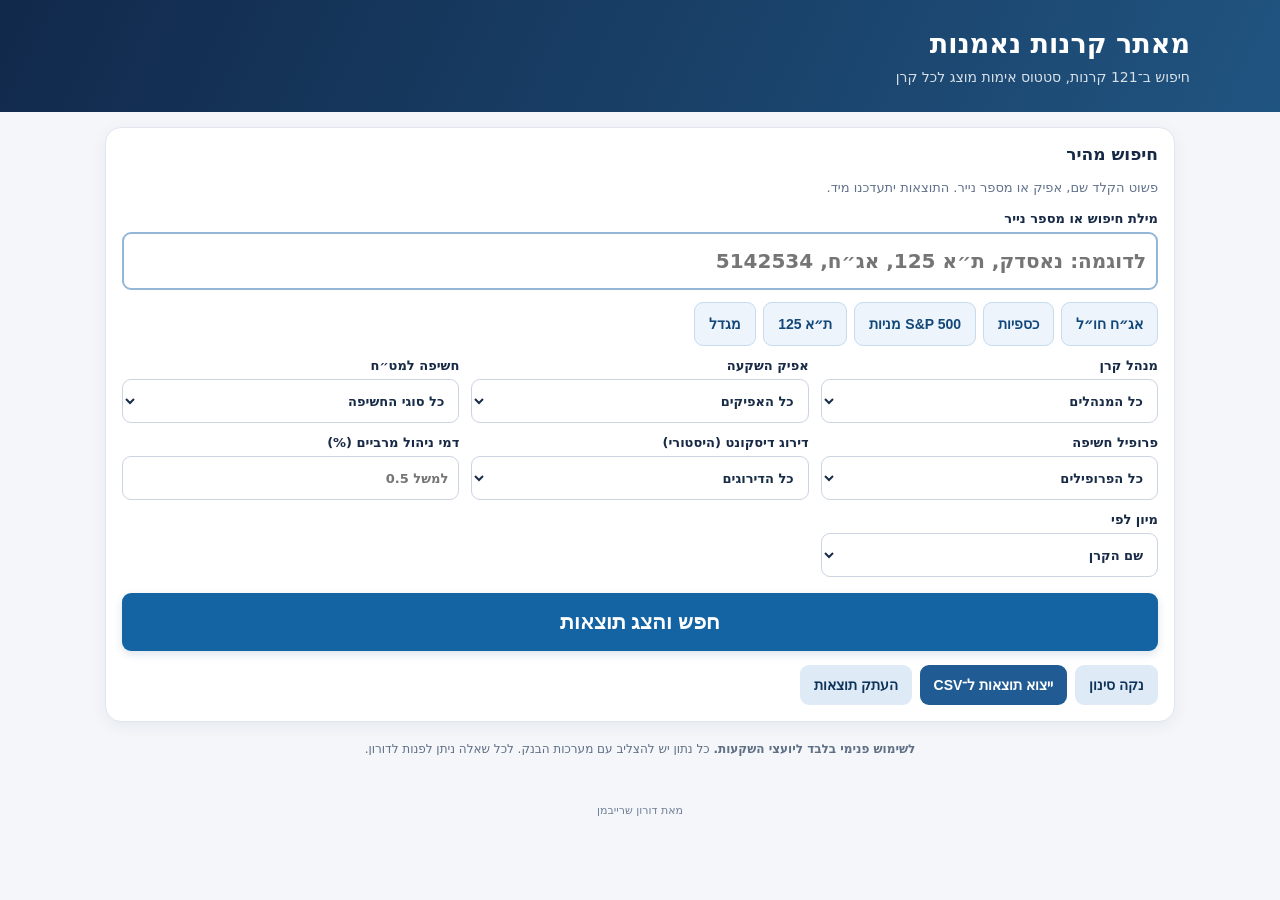
==== commit 69094d61: "Restrict S&P 500 quick search to equity funds, exclude S&P bond funds" ====
--- a/flyers/index.html
+++ b/flyers/index.html
@@ -3,14 +3,14 @@
 .search-now{display:block;width:100%;margin-top:16px;min-height:58px;background:#1464a3;color:white;font-size:21px;font-weight:800;box-shadow:0 3px 8px #174e8029}.search-now:focus{outline:3px solid #72b2ff}.results-head{scroll-margin-top:16px}@media(max-width:680px){.search-now{min-height:60px;font-size:20px}}
 
 .quick-search{display:flex;gap:7px;flex-wrap:wrap}.shortcut{min-height:44px;background:#edf4fc;color:#124879;border:1px solid #c6dbef;font-size:14px}.shortcut:focus-visible{outline:3px solid #397dc4}#q{font-size:20px;border:2px solid #94b6d7;min-height:58px}.filters>.wide{min-width:0}@media(max-width:680px){.quick-search{grid-column:span 2}.shortcut{flex:1 1 auto}.filters{gap:10px}}
- .discount-rating{background:#e7f3e7;color:#17502a;font-weight:750;font-size:13px;border-radius:8px;padding:7px 10px;margin-top:8px;display:inline-block} .validation{font-size:12px;color:#674d1e;background:#fff3d8;padding:6px 8px;border-radius:7px;margin:7px 0;display:inline-block}.validation a{color:#1a4f86;text-decoration:underline}.validation.ok{color:#144c37;background:#e9f7ee}</style></head><body><header><div style="max-width:1100px;margin:auto"><h1>מאתר קרנות נאמנות</h1><p class="sub">חיפוש ב־121 קרנות, סטטוס אימות מוצג לכל קרן</p></div></header><main><div id="js-warning" class="panel" style="background:#fff7e7;color:#643e16"><b>שימו לב:</b> במציג הקבצים הזה החיפוש האינטראקטיבי עשוי להיות חסום. הרשימה המלאה מופיעה למטה. כדי לסנן יש לפתוח בדפדפן Safari (ולא בתצוגה מקדימה של WhatsApp או ChatGPT).</div><section class="panel"><h2>חיפוש מהיר</h2><p class="muted" style="margin:0 0 12px">פשוט הקלד שם, אפיק או מספר נייר. התוצאות יתעדכנו מיד.</p><div class="filters"><label class="field wide">מילת חיפוש או מספר נייר<input id="q" placeholder="לדוגמה: נאסדק, ת״א 125, אג״ח, 5142534" autocomplete="off" type="search" enterkeyhint="search" aria-label="חיפוש קרן או מספר נייר"></label><div class="wide quick-search" role="group" aria-label="חיפושים נפוצים"><button type="button" class="shortcut" data-query="אגח חול">אג״ח חו״ל</button><button type="button" class="shortcut" data-query="כספית">כספיות</button><button type="button" class="shortcut" data-query="S&P 500">S&P 500</button><button type="button" class="shortcut" data-query="תא 125">ת״א 125</button><button type="button" class="shortcut" data-query="מגדל">מגדל</button></div><label class="field">מנהל קרן<select id="manager"><option value="">כל המנהלים</option></select></label><label class="field">אפיק השקעה<select id="category"><option value="">כל האפיקים</option></select></label><label class="field">חשיפה למט״ח<select id="currency"><option value="">כל סוגי החשיפה</option><option value="מנוטרלת">מנוטרלת מט״ח</option><option value="חשופה">חשופת מט״ח</option><option value="מוגבלת">מוגבלת מט״ח</option><option value="דולר">דולרית / נקובה בדולר</option><option value="שקל">שקלית (פרופיל 00)</option></select></label><label class="field">פרופיל חשיפה<select id="profile"><option value="">כל הפרופילים</option></select></label><label class="field">דירוג דיסקונט (היסטורי)<select id="rating"><option value="">כל הדירוגים</option><option value="rated">בעלות דירוג בלבד</option><option value="5">דירוג 5</option><option value="4">דירוג 4</option><option value="3">דירוג 3</option><option value="2">דירוג 2</option><option value="1">דירוג 1</option></select></label><label class="field">דמי ניהול מרביים (%)<input type="number" id="fee" min="0" max="10" step="0.01" placeholder="למשל 0.5"></label><label class="field">מיון לפי<select id="sort"><option value="name">שם הקרן</option><option value="fee">דמי ניהול, מהנמוך לגבוה</option><option value="feeDesc">דמי ניהול, מהגבוה לנמוך</option><option value="number">מספר נייר</option><option value="manager">מנהל קרן</option></select></label></div><button type="button" id="searchNow" class="search-now">חפש והצג תוצאות</button><div class="actions"><button id="reset">נקה סינון</button><button id="export" class="primary">ייצוא תוצאות ל־CSV</button><button id="copy">העתק תוצאות</button></div></section><section id="resultsArea" hidden style="display:none"><div class="results-head" id="resultsStart"><p class="count" id="count"></p><span class="muted">דמי ניהול ודירוגים לפי פרסומים, אינם נתונים חיים</span></div><div id="cards" class="cards"><div class="muted">טוען את רשימת הקרנות…</div></div></section><p class="foot" style="text-align:center"><strong>לשימוש פנימי בלבד ליועצי השקעות.</strong> כל נתון יש להצליב עם מערכות הבנק. לכל שאלה ניתן לפנות לדורון.</p><footer style="font-size:11px;color:#718096;text-align:center;padding:5px 0 22px">מאת דורון שרייבמן</footer></main><script>
+ .discount-rating{background:#e7f3e7;color:#17502a;font-weight:750;font-size:13px;border-radius:8px;padding:7px 10px;margin-top:8px;display:inline-block} .validation{font-size:12px;color:#674d1e;background:#fff3d8;padding:6px 8px;border-radius:7px;margin:7px 0;display:inline-block}.validation a{color:#1a4f86;text-decoration:underline}.validation.ok{color:#144c37;background:#e9f7ee}</style></head><body><header><div style="max-width:1100px;margin:auto"><h1>מאתר קרנות נאמנות</h1><p class="sub">חיפוש ב־121 קרנות, סטטוס אימות מוצג לכל קרן</p></div></header><main><div id="js-warning" class="panel" style="background:#fff7e7;color:#643e16"><b>שימו לב:</b> במציג הקבצים הזה החיפוש האינטראקטיבי עשוי להיות חסום. הרשימה המלאה מופיעה למטה. כדי לסנן יש לפתוח בדפדפן Safari (ולא בתצוגה מקדימה של WhatsApp או ChatGPT).</div><section class="panel"><h2>חיפוש מהיר</h2><p class="muted" style="margin:0 0 12px">פשוט הקלד שם, אפיק או מספר נייר. התוצאות יתעדכנו מיד.</p><div class="filters"><label class="field wide">מילת חיפוש או מספר נייר<input id="q" placeholder="לדוגמה: נאסדק, ת״א 125, אג״ח, 5142534" autocomplete="off" type="search" enterkeyhint="search" aria-label="חיפוש קרן או מספר נייר"></label><div class="wide quick-search" role="group" aria-label="חיפושים נפוצים"><button type="button" class="shortcut" data-query="אגח חול">אג״ח חו״ל</button><button type="button" class="shortcut" data-query="כספית">כספיות</button><button type="button" class="shortcut" data-query="S&P 500">S&P 500 מניות</button><button type="button" class="shortcut" data-query="תא 125">ת״א 125</button><button type="button" class="shortcut" data-query="מגדל">מגדל</button></div><label class="field">מנהל קרן<select id="manager"><option value="">כל המנהלים</option></select></label><label class="field">אפיק השקעה<select id="category"><option value="">כל האפיקים</option></select></label><label class="field">חשיפה למט״ח<select id="currency"><option value="">כל סוגי החשיפה</option><option value="מנוטרלת">מנוטרלת מט״ח</option><option value="חשופה">חשופת מט״ח</option><option value="מוגבלת">מוגבלת מט״ח</option><option value="דולר">דולרית / נקובה בדולר</option><option value="שקל">שקלית (פרופיל 00)</option></select></label><label class="field">פרופיל חשיפה<select id="profile"><option value="">כל הפרופילים</option></select></label><label class="field">דירוג דיסקונט (היסטורי)<select id="rating"><option value="">כל הדירוגים</option><option value="rated">בעלות דירוג בלבד</option><option value="5">דירוג 5</option><option value="4">דירוג 4</option><option value="3">דירוג 3</option><option value="2">דירוג 2</option><option value="1">דירוג 1</option></select></label><label class="field">דמי ניהול מרביים (%)<input type="number" id="fee" min="0" max="10" step="0.01" placeholder="למשל 0.5"></label><label class="field">מיון לפי<select id="sort"><option value="name">שם הקרן</option><option value="fee">דמי ניהול, מהנמוך לגבוה</option><option value="feeDesc">דמי ניהול, מהגבוה לנמוך</option><option value="number">מספר נייר</option><option value="manager">מנהל קרן</option></select></label></div><button type="button" id="searchNow" class="search-now">חפש והצג תוצאות</button><div class="actions"><button id="reset">נקה סינון</button><button id="export" class="primary">ייצוא תוצאות ל־CSV</button><button id="copy">העתק תוצאות</button></div></section><section id="resultsArea" hidden style="display:none"><div class="results-head" id="resultsStart"><p class="count" id="count"></p><span class="muted">דמי ניהול ודירוגים לפי פרסומים, אינם נתונים חיים</span></div><div id="cards" class="cards"><div class="muted">טוען את רשימת הקרנות…</div></div></section><p class="foot" style="text-align:center"><strong>לשימוש פנימי בלבד ליועצי השקעות.</strong> כל נתון יש להצליב עם מערכות הבנק. לכל שאלה ניתן לפנות לדורון.</p><footer style="font-size:11px;color:#718096;text-align:center;padding:5px 0 22px">מאת דורון שרייבמן</footer></main><script>
 document.getElementById('js-warning').style.display='none';
 const funds=[{"manager":"ילין לפידות","name":"כספית כשרה","number":"5141452","fee":0.06,"category":"כספית","profile":"00","currency":"שקל","source":"פרסום מצולם, אוקטובר 2026","note":"בפרסום נרשמו דמי ניהול 0.06%, בכפוף לעדכון.","validationStatus":"אימות חיצוני חלקי","validationUrl":"https://www.bizportal.co.il/mutualfunds/quote/generalview/5141452","validationFields":"מספר נייר, מנהל, שם, פרופיל, דמי ניהול"},{"manager":"ילין לפידות","name":"כספית דולרית נקובה $","number":"5142534","fee":0.1,"category":"כספית","profile":"0D","currency":"דולר","source":"פרסום מצולם, אוקטובר 2026","note":"התחייבות בפרסום לדמי ניהול עד סוף 2027; יש לבדוק אם עודכן.","validationStatus":"טרם אומת חיצונית"},{"manager":"ילין לפידות","name":"מחקה ת״א 35","number":"5143151","fee":0,"category":"מניות ישראל","profile":"4A","currency":"מוגבלת","source":"פרסום מצולם, אוקטובר 2026","note":"דמי הניהול 0% בפרסום כפופים לתנאי המבצע ולמועד סיומו; יש לאמת לפני פעולה.","validationStatus":"טרם אומת חיצונית"},{"manager":"ילין לפידות","name":"מחקה ת״א 35 משקל שווה","number":"5143144","fee":0,"category":"מניות ישראל","profile":"4A","currency":"מוגבלת","source":"פרסום מצולם, אוקטובר 2026","note":"דמי הניהול 0% בפרסום כפופים לתנאי המבצע ולמועד סיומו; יש לאמת לפני פעולה.","validationStatus":"טרם אומת חיצונית"},{"manager":"ילין לפידות","name":"מחקה ת״א 125","number":"5143136","fee":0,"category":"מניות ישראל","profile":"4A","currency":"מוגבלת","source":"פרסום מצולם, אוקטובר 2026","note":"דמי הניהול 0% בפרסום כפופים לתנאי המבצע ולמועד סיומו; יש לאמת לפני פעולה.","validationStatus":"טרם אומת חיצונית"},{"manager":"ילין לפידות","name":"מחקה S&P 500","number":"5139282","fee":0,"category":"מניות חו״ל","profile":"4D","currency":"חשופה","source":"פרסום מצולם, אוקטובר 2026","note":"דמי הניהול 0% בפרסום כפופים לתנאי המבצע ולמועד סיומו; יש לאמת לפני פעולה.","validationStatus":"טרם אומת חיצונית"},{"manager":"ילין לפידות","name":"מחקה S&P 500 מנוטרלת מט״ח","number":"5139290","fee":0,"category":"מניות חו״ל","profile":"4A","currency":"מנוטרלת","source":"פרסום מצולם, אוקטובר 2026","note":"דמי הניהול 0% בפרסום כפופים לתנאי המבצע ולמועד סיומו; יש לאמת לפני פעולה.","validationStatus":"טרם אומת חיצונית"},{"manager":"ילין לפידות","name":"מחקה S&P World","number":"5139308","fee":0,"category":"מניות חו״ל","profile":"4D","currency":"חשופה","source":"פרסום מצולם, אוקטובר 2026","note":"דמי הניהול 0% בפרסום כפופים לתנאי המבצע ולמועד סיומו; יש לאמת לפני פעולה.","validationStatus":"טרם אומת חיצונית"},{"manager":"ילין לפידות","name":"מחקה S&P World מנוטרלת דולר","number":"5139316","fee":0,"category":"מניות חו״ל","profile":"4A","currency":"מנוטרלת","source":"פרסום מצולם, אוקטובר 2026","note":"דמי הניהול 0% בפרסום כפופים לתנאי המבצע ולמועד סיומו; יש לאמת לפני פעולה.","validationStatus":"טרם אומת חיצונית"},{"manager":"ילין לפידות","name":"מחקה Nasdaq 100","number":"5142153","fee":0,"category":"מניות חו״ל","profile":"4D","currency":"חשופה","source":"פרסום מצולם, אוקטובר 2026","note":"דמי הניהול 0% בפרסום כפופים לתנאי המבצע ולמועד סיומו; יש לאמת לפני פעולה.","validationStatus":"טרם אומת חיצונית"},{"manager":"ילין לפידות","name":"מחקה Nasdaq 100 מנוטרלת מט״ח","number":"5142161","fee":0,"category":"מניות חו״ל","profile":"4A","currency":"מנוטרלת","source":"פרסום מצולם, אוקטובר 2026","note":"דמי הניהול 0% בפרסום כפופים לתנאי המבצע ולמועד סיומו; יש לאמת לפני פעולה.","validationStatus":"טרם אומת חיצונית"},{"manager":"ילין לפידות","name":"אג״ח חו״ל נקוב $","number":"5121710","fee":0.79,"category":"אג״ח חו״ל","profile":"1D","currency":"דולר","source":"פרסום מצולם, אוקטובר 2026","note":"","validationStatus":"טרם אומת חיצונית"},{"manager":"ילין לפידות","name":"מניות חו״ל נקובה $","number":"5127089","fee":1.7,"category":"מניות חו״ל","profile":"4D","currency":"דולר","source":"פרסום מצולם, אוקטובר 2026","note":"","validationStatus":"טרם אומת חיצונית"},{"manager":"ילין לפידות","name":"מחקה S&P 500 Market Leaders נקובה $","number":"5140678","fee":0.7,"category":"מניות חו״ל","profile":"4D","currency":"דולר","source":"פרסום מצולם, אוקטובר 2026","note":"","validationStatus":"טרם אומת חיצונית"},{"manager":"מיטב","name":"אג״ח מדינה ללא מניות","number":"5134663","fee":0.59,"category":"אג״ח מדינה","profile":"0A","currency":"מוגבלת","source":"פרסום מצולם, אוקטובר 2026","note":"","validationStatus":"טרם אומת חיצונית"},{"manager":"מיטב","name":"ממשלתי + 10%","number":"5107651","fee":0.65,"category":"אג״ח מדינה","profile":"1A","currency":"מוגבלת","source":"פרסום מצולם, אוקטובר 2026","note":"","validationStatus":"טרם אומת חיצונית"},{"manager":"מיטב","name":"מדינה + 20%","number":"5111307","fee":0.65,"category":"אג״ח מדינה","profile":"2A","currency":"מוגבלת","source":"פרסום מצולם, אוקטובר 2026","note":"","validationStatus":"טרם אומת חיצונית"},{"manager":"מיטב","name":"אג״ח ללא מניות","number":"5134036","fee":0.59,"category":"אג״ח כללי","profile":"0B","currency":"מוגבלת","source":"פרסום מצולם, אוקטובר 2026","note":"","validationStatus":"טרם אומת חיצונית"},{"manager":"מיטב","name":"אג״ח מודל ESG","number":"5140355","fee":0.59,"category":"אג״ח כללי","profile":"0B","currency":"מוגבלת","source":"פרסום מצולם, אוקטובר 2026","note":"","validationStatus":"טרם אומת חיצונית"},{"manager":"מיטב","name":"סולידית פלוס","number":"5127030","fee":0.59,"category":"אג״ח כללי","profile":"1A","currency":"מוגבלת","source":"פרסום מצולם, אוקטובר 2026","note":"","validationStatus":"טרם אומת חיצונית"},{"manager":"מיטב","name":"10/90 מודל ESG","number":"5137872","fee":0.59,"category":"אג״ח כללי","profile":"1B","currency":"מוגבלת","source":"פרסום מצולם, אוקטובר 2026","note":"","validationStatus":"טרם אומת חיצונית"},{"manager":"מיטב","name":"20/80 מודל ESG","number":"5137880","fee":0.65,"category":"אג״ח כללי","profile":"2B","currency":"מוגבלת","source":"פרסום מצולם, אוקטובר 2026","note":"","validationStatus":"טרם אומת חיצונית"},{"manager":"מיטב","name":"תיק השקעות 15/85","number":"5126347","fee":0.69,"category":"אג״ח כללי","profile":"2C","currency":"חשופה","source":"פרסום מצולם, אוקטובר 2026","note":"","validationStatus":"טרם אומת חיצונית"},{"manager":"מיטב","name":"אג״ח + 20%","number":"5118237","fee":0.79,"category":"אג״ח כללי","profile":"2B","currency":"מוגבלת","source":"פרסום מצולם, אוקטובר 2026","note":"","validationStatus":"טרם אומת חיצונית"},{"manager":"מיטב","name":"25/75","number":"5134028","fee":0.59,"category":"אג״ח כללי","profile":"2B","currency":"מוגבלת","source":"פרסום מצולם, אוקטובר 2026","note":"","validationStatus":"טרם אומת חיצונית"},{"manager":"מיטב","name":"תיק השקעות+30","number":"5118716","fee":0.79,"category":"אג״ח כללי","profile":"2B","currency":"מוגבלת","source":"פרסום מצולם, אוקטובר 2026","note":"","validationStatus":"טרם אומת חיצונית"},{"manager":"מיטב","name":"60/40","number":"5126065","fee":0.79,"category":"מעורבת","profile":"3B","currency":"מוגבלת","source":"פרסום מצולם, אוקטובר 2026","note":"","validationStatus":"טרם אומת חיצונית"},{"manager":"מיטב","name":"תיק השקעות עד 50%","number":"5126024","fee":0.78,"category":"מעורבת","profile":"3C","currency":"חשופה","source":"פרסום מצולם, אוקטובר 2026","note":"","validationStatus":"טרם אומת חיצונית"},{"manager":"מיטב","name":"אג״ח קונצרני A ומעלה","number":"5137799","fee":0.59,"category":"אג״ח קונצרני","profile":"0B","currency":"מוגבלת","source":"פרסום מצולם, אוקטובר 2026","note":"","validationStatus":"טרם אומת חיצונית"},{"manager":"מיטב","name":"קונצרני שקלי פלוס","number":"5123146","fee":0.69,"category":"אג״ח קונצרני","profile":"1A","currency":"מוגבלת","source":"פרסום מצולם, אוקטובר 2026","note":"","validationStatus":"טרם אומת חיצונית"},{"manager":"מיטב","name":"קונצרני פלוס","number":"5114640","fee":0.79,"category":"אג״ח קונצרני","profile":"1A","currency":"מוגבלת","source":"פרסום מצולם, אוקטובר 2026","note":"","validationStatus":"טרם אומת חיצונית"},{"manager":"מיטב","name":"ת״א 125","number":"5100474","fee":1.85,"category":"מניות ישראל","profile":"4A","currency":"מוגבלת","source":"פרסום מצולם, אוקטובר 2026","note":"","validationStatus":"אימות חיצוני חלקי","validationUrl":"https://www.bizportal.co.il/MutualFunds/Quote/GeneralView/5100474","validationFields":"מספר נייר, מנהל, שם, פרופיל, דמי ניהול"},{"manager":"מיטב","name":"מניות ESG ישראל","number":"5118930","fee":1.5,"category":"מניות ישראל","profile":"4B","currency":"מוגבלת","source":"פרסום מצולם, אוקטובר 2026","note":"","validationStatus":"טרם אומת חיצונית"},{"manager":"מיטב","name":"סקיי מניות","number":"5103692","fee":1.59,"category":"מניות ישראל","profile":"4A","currency":"מוגבלת","source":"פרסום מצולם, אוקטובר 2026","note":"","validationStatus":"טרם אומת חיצונית"},{"manager":"מיטב","name":"סקיי השקעות","number":"5520044","fee":1.5,"category":"מעורבת","profile":"4D","currency":"חשופה","source":"פרסום מצולם, אוקטובר 2026","note":"","validationStatus":"טרם אומת חיצונית"},{"manager":"מיטב","name":"מניות מומנטום","number":"5139332","fee":1.05,"category":"מניות ישראל","profile":"4B","currency":"מוגבלת","source":"פרסום מצולם, אוקטובר 2026","note":"","validationStatus":"טרם אומת חיצונית"},{"manager":"מיטב","name":"ת״א 125 מומנטום","number":"5140504","fee":1.05,"category":"מניות ישראל","profile":"4A","currency":"מוגבלת","source":"פרסום מצולם, אוקטובר 2026","note":"","validationStatus":"טרם אומת חיצונית"},{"manager":"מיטב","name":"מניות LONG RUN","number":"5124938","fee":0.8,"category":"מניות ישראל","profile":"4A","currency":"מוגבלת","source":"פרסום מצולם, אוקטובר 2026","note":"בפרסום מופיע גם שיעור הוספה 0.5%. אינו כלול בדמי הניהול.","validationStatus":"טרם אומת חיצונית"},{"manager":"מיטב","name":"מניות טכנולוגיה חו״ל","number":"5101019","fee":1.69,"category":"מניות חו״ל","profile":"4D","currency":"חשופה","source":"פרסום מצולם, אוקטובר 2026","note":"","validationStatus":"טרם אומת חיצונית"},{"manager":"מיטב","name":"מניות חו״ל עד 30% מט״ח","number":"5121736","fee":1.49,"category":"מניות חו״ל","profile":"4B","currency":"מוגבלת","source":"פרסום מצולם, אוקטובר 2026","note":"","validationStatus":"טרם אומת חיצונית"},{"manager":"מיטב","name":"כספית דולרית","number":"5100672","fee":0.28,"category":"כספית","profile":"0D","currency":"דולר","source":"פרסום מצולם, אוקטובר 2026","note":"","validationStatus":"טרם אומת חיצונית"},{"manager":"מיטב","name":"כספית דולרית נקובה $","number":"5138326","fee":0.14,"category":"כספית","profile":"0D","currency":"דולר","source":"פרסום מצולם, אוקטובר 2026","note":"","validationStatus":"טרם אומת חיצונית"},{"manager":"מיטב","name":"אג״ח דולר","number":"5108683","fee":0.79,"category":"אג״ח חו״ל","profile":"0D","currency":"דולר","source":"פרסום מצולם, אוקטובר 2026","note":"","validationStatus":"טרם אומת חיצונית"},{"manager":"מיטב","name":"90/10 תיק אג״ח חו״ל עד 30% מט״ח","number":"5121694","fee":0.65,"category":"אג״ח חו״ל","profile":"1B","currency":"מוגבלת","source":"פרסום מצולם, אוקטובר 2026","note":"","validationStatus":"טרם אומת חיצונית"},{"manager":"מיטב","name":"לונג שורט מניות קרן גידור בנאמנות","number":"1194232","fee":1.35,"category":"קרן גידור בנאמנות","profile":"4D","currency":"חשופה","source":"פרסום מצולם, אוקטובר 2026","note":"בפרסום מופיעים גם דמי הצלחה 20%, נוסף על דמי הניהול.","validationStatus":"טרם אומת חיצונית"},{"manager":"אנליסט","name":"ATF סל ת״א 125","number":"1238203","fee":0,"category":"מניות ישראל","profile":"4A","currency":"מוגבלת","source":"פרסום מצולם, אוקטובר 2026","note":"דמי הניהול 0% בפרסום כפופים לתנאי המבצע ולמועד סיומו; יש לאמת לפני פעולה.","validationStatus":"טרם אומת חיצונית"},{"manager":"אנליסט","name":"ATF סל ת״א 200","number":"1238104","fee":0,"category":"מניות ישראל","profile":"4A","currency":"מוגבלת","source":"פרסום מצולם, אוקטובר 2026","note":"דמי הניהול 0% בפרסום כפופים לתנאי המבצע ולמועד סיומו; יש לאמת לפני פעולה.","validationStatus":"טרם אומת חיצונית"},{"manager":"אנליסט","name":"ATF מחקה ת״א 200","number":"5139951","fee":0.2,"category":"מניות ישראל","profile":"4A","currency":"מוגבלת","source":"פרסום מצולם, אוקטובר 2026","note":"","validationStatus":"טרם אומת חיצונית"},{"manager":"אנליסט","name":"ATF מחקה ת״א 20","number":"5139936","fee":0.2,"category":"מניות ישראל","profile":"4A","currency":"מוגבלת","source":"פרסום מצולם, אוקטובר 2026","note":"","validationStatus":"טרם אומת חיצונית"},{"manager":"אנליסט","name":"ATF מחקה ת״א 50 ריאל","number":"5139944","fee":0.2,"category":"מניות ישראל","profile":"4A","currency":"מוגבלת","source":"פרסום מצולם, אוקטובר 2026","note":"","validationStatus":"טרם אומת חיצונית"},{"manager":"אנליסט","name":"ATF מחקה אינדקס בנקים ישראל","number":"5139175","fee":0.45,"category":"מניות ישראל","profile":"4A","currency":"מוגבלת","source":"פרסום מצולם, אוקטובר 2026","note":"","validationStatus":"טרם אומת חיצונית"},{"manager":"אנליסט","name":"ATF מחקה אינדקס חברות פרויקטים מניבים","number":"5142633","fee":0.45,"category":"מניות ישראל","profile":"4A","currency":"מוגבלת","source":"פרסום מצולם, אוקטובר 2026","note":"","validationStatus":"טרם אומת חיצונית"},{"manager":"אנליסט","name":"ATF מחקה אינדקס בנקים וביטוח ישראל","number":"5133236","fee":0.5,"category":"מניות ישראל","profile":"4A","currency":"מוגבלת","source":"פרסום מצולם, אוקטובר 2026","note":"","validationStatus":"טרם אומת חיצונית"},{"manager":"אנליסט","name":"ATF מחקה אינדקס ת״א 125 מומנטום ענפי","number":"5135165","fee":0.5,"category":"מניות ישראל","profile":"4A","currency":"מוגבלת","source":"פרסום מצולם, אוקטובר 2026","note":"","validationStatus":"טרם אומת חיצונית"},{"manager":"אנליסט","name":"ATF סל S&P 500","number":"1218916","fee":0,"category":"מניות חו״ל","profile":"4D","currency":"חשופה","source":"פרסום מצולם, אוקטובר 2026","note":"דמי הניהול 0% בפרסום כפופים לתנאי המבצע ולמועד סיומו; יש לאמת לפני פעולה.","validationStatus":"טרם אומת חיצונית"},{"manager":"אנליסט","name":"ATF סל S&P 500 מנוטרלת מט״ח","number":"1218924","fee":0,"category":"מניות חו״ל","profile":"4A","currency":"מנוטרלת","source":"פרסום מצולם, אוקטובר 2026","note":"דמי הניהול 0% בפרסום כפופים לתנאי המבצע ולמועד סיומו; יש לאמת לפני פעולה.","validationStatus":"טרם אומת חיצונית"},{"manager":"אנליסט","name":"ATF מחקה אינדקס מניות ארה״ב Large Cap מומנטום ענפי","number":"5137336","fee":0.65,"category":"מניות חו״ל","profile":"4D","currency":"חשופה","source":"פרסום מצולם, אוקטובר 2026","note":"","validationStatus":"טרם אומת חיצונית"},{"manager":"אנליסט","name":"ATF מחקה אינדקס מניות ארה״ב Large Cap מומנטום ענפי מנוטרלת מט״ח","number":"5136775","fee":0.65,"category":"מניות חו״ל","profile":"4A","currency":"מנוטרלת","source":"פרסום מצולם, אוקטובר 2026","note":"","validationStatus":"טרם אומת חיצונית"},{"manager":"אנליסט","name":"ATF מחקה תל בונד צמודות A","number":"5140116","fee":0,"category":"אג״ח קונצרני","profile":"00","currency":"שקל","source":"פרסום מצולם, אוקטובר 2026","note":"דמי הניהול 0% בפרסום כפופים לתנאי המבצע ולמועד סיומו; יש לאמת לפני פעולה.","validationStatus":"טרם אומת חיצונית"},{"manager":"אנליסט","name":"ATF מחקה תל בונד תשואות צמודות","number":"5140124","fee":0,"category":"אג״ח קונצרני","profile":"00","currency":"שקל","source":"פרסום מצולם, אוקטובר 2026","note":"דמי הניהול 0% בפרסום כפופים לתנאי המבצע ולמועד סיומו; יש לאמת לפני פעולה.","validationStatus":"טרם אומת חיצונית"},{"manager":"אנליסט","name":"ATF מחקה תל בונד 60 שקלי","number":"5142732","fee":0.1,"category":"אג״ח קונצרני","profile":"00","currency":"שקל","source":"פרסום מצולם, אוקטובר 2026","note":"","validationStatus":"טרם אומת חיצונית"},{"manager":"אנליסט","name":"ATF מחקה תל בונד AA פיזור מנפיקים","number":"5142740","fee":0.1,"category":"אג״ח קונצרני","profile":"00","currency":"שקל","source":"פרסום מצולם, אוקטובר 2026","note":"","validationStatus":"טרם אומת חיצונית"},{"manager":"אנליסט","name":"ATF מחקה תל בונד A פיזור מנפיקים","number":"5142757","fee":0.1,"category":"אג״ח קונצרני","profile":"00","currency":"שקל","source":"פרסום מצולם, אוקטובר 2026","note":"","validationStatus":"טרם אומת חיצונית"},{"manager":"אנליסט","name":"ATF מחקה אינדקס שקלים ארוכים עד 20% מדינה","number":"5137997","fee":0.2,"category":"אג״ח כללי","profile":"00","currency":"שקל","source":"פרסום מצולם, אוקטובר 2026","note":"","validationStatus":"טרם אומת חיצונית"},{"manager":"אנליסט","name":"ATF מחקה אינדקס אג״ח חברות ישראל EW TOP 100","number":"5133905","fee":0.2,"category":"אג״ח קונצרני","profile":"00","currency":"שקל","source":"פרסום מצולם, אוקטובר 2026","note":"","validationStatus":"טרם אומת חיצונית"},{"manager":"אנליסט","name":"ATF מחקה אינדקס EW TOP100 מרווח מעל הממוצע מותאם מח״מ","number":"5138359","fee":0.2,"category":"אג״ח קונצרני","profile":"00","currency":"שקל","source":"פרסום מצולם, אוקטובר 2026","note":"שם הקרן בתצלום אינו חד; דורש אימות לפי מספר נייר.","validationStatus":"אימות חיצוני חלקי","validationUrl":"https://finance.themarker.com/mtf/5138359","validationFields":"מספר נייר, מנהל, שם, פרופיל, דמי ניהול"},{"manager":"אנליסט","name":"ATF מחקה אינדקס אג״ח בנקים וחב׳ ממשלתיות","number":"5135975","fee":0.25,"category":"אג״ח קונצרני","profile":"00","currency":"שקל","source":"פרסום מצולם, אוקטובר 2026","note":"","validationStatus":"טרם אומת חיצונית"},{"manager":"אנליסט","name":"ATF מחקה משולבת אינדקס מניות 25% ואג״ח 75%","number":"5136676","fee":0.29,"category":"מעורבת","profile":"2B","currency":"מוגבלת","source":"פרסום מצולם, אוקטובר 2026","note":"","validationStatus":"טרם אומת חיצונית"},{"manager":"אנליסט","name":"ATF מחקה אינדקס אג״ח ממשלת ארה״ב מנוטרלת מט״ח","number":"5141817","fee":0.1,"category":"אג״ח חו״ל","profile":"0A","currency":"מנוטרלת","source":"פרסום מצולם, אוקטובר 2026","note":"","validationStatus":"טרם אומת חיצונית"},{"manager":"מגדל MTF","name":"MTF מחקה S&P 500 Bond Mega 30 Investment Grade 1-3 Year","number":"5128038","fee":0.25,"category":"אג״ח חו״ל","profile":"0D","currency":"חשופה","source":"פרסום מגדל MTF, אוקטובר 2026","note":"מח״מ מדד בפרסום: 1.81 שנים. דמי ניהול קבועים לפי הפרסום; לא נתונים חיים.","validationStatus":"טרם אומת חיצונית"},{"manager":"מגדל MTF","name":"MTF מחקה S&P 500 Bond Mega 30 Investment Grade 3-5 Year","number":"5127667","fee":0.25,"category":"אג״ח חו״ל","profile":"0D","currency":"חשופה","source":"פרסום מגדל MTF, אוקטובר 2026","note":"מח״מ מדד בפרסום: 3.46 שנים. דמי ניהול קבועים לפי הפרסום; לא נתונים חיים.","validationStatus":"טרם אומת חיצונית"},{"manager":"מגדל MTF","name":"MTF סל iBoxx US Liquid Investment Grade Top 30","number":"1191881","fee":0.25,"category":"אג״ח חו״ל","profile":"0D","currency":"חשופה","source":"פרסום מגדל MTF, אוקטובר 2026","note":"מח״מ מדד בפרסום: 5.60 שנים. דמי ניהול קבועים לפי הפרסום; לא נתונים חיים.","validationStatus":"טרם אומת חיצונית"},{"manager":"מגדל MTF","name":"MTF מחקה iBoxx US Liquid Investment Grade Top 30","number":"5138466","fee":0.2,"category":"אג״ח חו״ל","profile":"0D","currency":"חשופה","source":"פרסום מגדל MTF, אוקטובר 2026","note":"מח״מ מדד בפרסום: 5.60 שנים. דמי ניהול קבועים לפי הפרסום; לא נתונים חיים.","validationStatus":"טרם אומת חיצונית"},{"manager":"מגדל MTF","name":"MTF מחקה אינדקס Top 10 US Banks Bonds","number":"5138458","fee":0.25,"category":"אג״ח חו״ל","profile":"0D","currency":"חשופה","source":"פרסום מגדל MTF, אוקטובר 2026","note":"מח״מ מדד בפרסום: 2.95 שנים. דמי ניהול קבועים לפי הפרסום; לא נתונים חיים.","validationStatus":"טרם אומת חיצונית"},{"manager":"מגדל MTF","name":"MTF סל אינדקס אג״ח ממשלת ארה״ב מח״מ 10 קבוע","number":"1219294","fee":0.1,"category":"אג״ח חו״ל","profile":"0D","currency":"חשופה","source":"פרסום מגדל MTF, אוקטובר 2026","note":"מח״מ מדד בפרסום: 9.93 שנים. דמי ניהול קבועים לפי הפרסום; לא נתונים חיים.","validationStatus":"טרם אומת חיצונית"},{"manager":"מגדל MTF","name":"MTF מחקה S&P 500 Bond Mega 30 Investment Grade 3-5 Year מנוטרלת מט״ח","number":"5138482","fee":0.2,"category":"אג״ח חו״ל","profile":"0A","currency":"מנוטרלת","source":"פרסום מגדל MTF, אוקטובר 2026","note":"מח״מ מדד בפרסום: 3.46 שנים. דמי ניהול קבועים לפי הפרסום; לא נתונים חיים.","validationStatus":"טרם אומת חיצונית"},{"manager":"מגדל MTF","name":"MTF מחקה iBoxx US Liquid Investment Grade Top 30 מנוטרלת מט״ח","number":"5121207","fee":0.25,"category":"אג״ח חו״ל","profile":"0A","currency":"מנוטרלת","source":"פרסום מגדל MTF, אוקטובר 2026","note":"מח״מ מדד בפרסום: 5.60 שנים. דמי ניהול קבועים לפי הפרסום; לא נתונים חיים.","validationStatus":"טרם אומת חיצונית"},{"manager":"מגדל MTF","name":"MTF מחקה אינדקס אג״ח ממשלת ארה״ב מח״מ 10 קבוע מנוטרלת מט״ח","number":"5137773","fee":0.1,"category":"אג״ח חו״ל","profile":"0A","currency":"מנוטרלת","source":"פרסום מגדל MTF, אוקטובר 2026","note":"מח״מ מדד בפרסום: 9.93 שנים. דמי ניהול קבועים לפי הפרסום; לא נתונים חיים.","validationStatus":"טרם אומת חיצונית"},{"manager":"מגדל MTF","name":"MTF סל אינדקס אג״ח ממשלת ארה״ב מח״מ 10 קבוע מנוטרלת מט״ח","number":"1243997","fee":0.1,"category":"אג״ח חו״ל","profile":"0A","currency":"מנוטרלת","source":"פרסום מגדל MTF, אוקטובר 2026","note":"מח״מ מדד בפרסום: 9.93 שנים. דמי ניהול קבועים לפי הפרסום; לא נתונים חיים.","validationStatus":"טרם אומת חיצונית"},{"manager":"מגדל MTF","name":"MTF מחקה S&P 500 Bond Mega 30 Investment Grade 5-7 Year נקובה בדולר","number":"5137716","fee":0.25,"category":"אג״ח חו״ל","profile":"0D","currency":"דולר","source":"פרסום מגדל MTF, אוקטובר 2026","note":"מח״מ מדד בפרסום: 4.95 שנים. דמי ניהול קבועים לפי הפרסום; לא נתונים חיים.","validationStatus":"אימות חיצוני חלקי","validationUrl":"https://www.bizportal.co.il/mutualfunds/quote/generalview/5137716","validationFields":"מספר נייר, מנהל, שם, פרופיל, דמי ניהול"},{"manager":"מגדל MTF","name":"MTF מחקה אינדקס מדינת ישראל דולר לפדיון 2030 (מתגלגל כל 6 שנים) נקובה $","number":"5139514","fee":0.2,"category":"אג״ח חו״ל","profile":"0D","currency":"דולר","source":"פרסום מגדל MTF, אוקטובר 2026","note":"מח״מ מדד בפרסום: 3.19 שנים. דמי ניהול קבועים לפי הפרסום; לא נתונים חיים.","validationStatus":"אימות חיצוני חלקי","validationUrl":"https://www.bizportal.co.il/mutualfunds/quote/generalview/5139514","validationFields":"מספר נייר, מנהל, שם, פרופיל, דמי ניהול"},{"manager":"מגדל MTF","name":"MTF מחקה אינדקס מדינת ישראל דולר לפדיון 2035 נקובה בדולר","number":"5142344","fee":0.2,"category":"אג״ח חו״ל","profile":"0D","currency":"דולר","source":"פרסום מגדל MTF, אוקטובר 2026","note":"מח״מ מדד בפרסום: 6.66 שנים. דמי ניהול קבועים לפי הפרסום; לא נתונים חיים.","validationStatus":"טרם אומת חיצונית"},{"manager":"אי.בי.אי.","name":"אי.בי.אי. (1A) אג\"ח פלוס 10/90","number":"5126495","fee":0.55,"category":"10/90","profile":"1A","currency":"כן","source":"מאגר פנימי, פרסום מדורג","note":"דירוג דיסקונט על פי פרסום שנקלט בעבר. יש לאמת עדכניות מול הבנק.","discountRating":5,"ratingSource":"IMG_B8F2B398-E7B5-4FC1-BB60-61E27898D710.jpeg","validationStatus":"טרם אומת חיצונית","ratingVerification":"דירוג היסטורי, טרם אומת מול דיסקונט"},{"manager":"אי.בי.אי.","name":"אי.בי.אי. (1B) עד 3 שנים 10/90","number":"5127949","fee":0.69,"category":"10/90","profile":"1B","currency":"כן","source":"מאגר פנימי, פרסום מדורג","note":"דירוג דיסקונט על פי פרסום שנקלט בעבר. יש לאמת עדכניות מול הבנק.","discountRating":5,"ratingSource":"IMG_B8F2B398-E7B5-4FC1-BB60-61E27898D710.jpeg","validationStatus":"טרם אומת חיצונית","ratingVerification":"דירוג היסטורי, טרם אומת מול דיסקונט"},{"manager":"איילון","name":"איילון (1B) 10/90","number":"5130307","fee":0.8,"category":"10/90","profile":"1B","currency":"כן","source":"מאגר פנימי, פרסום מדורג","note":"דירוג דיסקונט על פי פרסום שנקלט בעבר. יש לאמת עדכניות מול הבנק.","discountRating":5,"ratingSource":"IMG_F8FA54BC-A1EF-48BF-A2BA-7B5DCB447E5B.jpeg","validationStatus":"טרם אומת חיצונית","ratingVerification":"דירוג היסטורי, טרם אומת מול דיסקונט"},{"manager":"מגדל","name":"מגדל (1B) 10/90","number":"5106208","fee":0.59,"category":"10/90","profile":"1B","currency":"כן","source":"מאגר פנימי, פרסום מדורג","note":"דירוג דיסקונט על פי פרסום שנקלט בעבר. יש לאמת עדכניות מול הבנק.","discountRating":5,"ratingSource":"IMG_9E43E057-B1AB-4105-B7CD-512D8AF98424.jpeg","validationStatus":"טרם אומת חיצונית","ratingVerification":"דירוג היסטורי, טרם אומת מול דיסקונט"},{"manager":"אי.בי.אי.","name":"אי.בי.אי. (2B) 15/85","number":"5119417","fee":0.79,"category":"15/85","profile":"2B","currency":"כן","source":"מאגר פנימי, פרסום מדורג","note":"דירוג דיסקונט על פי פרסום שנקלט בעבר. יש לאמת עדכניות מול הבנק.","discountRating":5,"ratingSource":"IMG_B8F2B398-E7B5-4FC1-BB60-61E27898D710.jpeg","validationStatus":"טרם אומת חיצונית","ratingVerification":"דירוג היסטורי, טרם אומת מול דיסקונט"},{"manager":"אי.בי.אי.","name":"אי.בי.אי. (2B) אג\"ח + 15%","number":"5127204","fee":0.69,"category":"15/85","profile":"2B","currency":"כן","source":"מאגר פנימי, פרסום מדורג","note":"דירוג דיסקונט על פי פרסום שנקלט בעבר. יש לאמת עדכניות מול הבנק.","discountRating":5,"ratingSource":"IMG_B8F2B398-E7B5-4FC1-BB60-61E27898D710.jpeg","validationStatus":"טרם אומת חיצונית","ratingVerification":"דירוג היסטורי, טרם אומת מול דיסקונט"},{"manager":"הראל","name":"הראל (2D) 15/85 - נקובה $","number":"5132998","fee":0.69,"category":"15/85","profile":"2D","currency":"כן","source":"מאגר פנימי, פרסום מדורג","note":"דירוג דיסקונט על פי פרסום שנקלט בעבר. יש לאמת עדכניות מול הבנק.","discountRating":5,"ratingSource":"IMG_6011F881-0128-4B95-B204-732C3CEBACCC.jpeg","validationStatus":"טרם אומת חיצונית","ratingVerification":"דירוג היסטורי, טרם אומת מול דיסקונט"},{"manager":"אנליסט","name":"אנליסט (2B) 20/80","number":"5116033","fee":0.84,"category":"20/80","profile":"2B","currency":"כן","source":"מאגר פנימי, פרסום מדורג","note":"דירוג דיסקונט על פי פרסום שנקלט בעבר. יש לאמת עדכניות מול הבנק.","discountRating":5,"ratingSource":"IMG_F428EA37-C517-4D69-A47E-03B76E3A64ED.jpeg","validationStatus":"טרם אומת חיצונית","ratingVerification":"דירוג היסטורי, טרם אומת מול דיסקונט"},{"manager":"אנליסט","name":"אנליסט (2B) פיזור רחב 20/80","number":"5125109","fee":0.74,"category":"20/80","profile":"2B","currency":"כן","source":"מאגר פנימי, פרסום מדורג","note":"דירוג דיסקונט על פי פרסום שנקלט בעבר. יש לאמת עדכניות מול הבנק.","discountRating":5,"ratingSource":"IMG_F428EA37-C517-4D69-A47E-03B76E3A64ED.jpeg","validationStatus":"טרם אומת חיצונית","ratingVerification":"דירוג היסטורי, טרם אומת מול דיסקונט"},{"manager":"הראל","name":"הראל (2B) ישראל 25/75","number":"5102488","fee":0.63,"category":"25/75","profile":"2B","currency":"כן","source":"מאגר פנימי, פרסום מדורג","note":"דירוג דיסקונט על פי פרסום שנקלט בעבר. יש לאמת עדכניות מול הבנק.","discountRating":4,"ratingSource":"IMG_6011F881-0128-4B95-B204-732C3CEBACCC.jpeg","validationStatus":"טרם אומת חיצונית","ratingVerification":"דירוג היסטורי, טרם אומת מול דיסקונט"},{"manager":"אי.בי.אי.","name":"אי.בי.אי. (2C) 30/70","number":"5122502","fee":0.89,"category":"30/70","profile":"2C","currency":"כן","source":"מאגר פנימי, פרסום מדורג","note":"דירוג דיסקונט על פי פרסום שנקלט בעבר. יש לאמת עדכניות מול הבנק.","discountRating":5,"ratingSource":"IMG_B8F2B398-E7B5-4FC1-BB60-61E27898D710.jpeg","validationStatus":"טרם אומת חיצונית","ratingVerification":"דירוג היסטורי, טרם אומת מול דיסקונט"},{"manager":"אנליסט","name":"אנליסט (2B) 30/70","number":"5139712","fee":0.58,"category":"30/70","profile":"2B","currency":"כן","source":"מאגר פנימי, פרסום מדורג","note":"דירוג דיסקונט על פי פרסום שנקלט בעבר. יש לאמת עדכניות מול הבנק.","discountRating":4,"ratingSource":"IMG_F428EA37-C517-4D69-A47E-03B76E3A64ED.jpeg","validationStatus":"טרם אומת חיצונית","ratingVerification":"דירוג היסטורי, טרם אומת מול דיסקונט"},{"manager":"מגדל","name":"מגדל (2B) תיק השקעות 30/70","number":"5102678","fee":0.79,"category":"30/70","profile":"2B","currency":"כן","source":"מאגר פנימי, פרסום מדורג","note":"דירוג דיסקונט על פי פרסום שנקלט בעבר. יש לאמת עדכניות מול הבנק.","discountRating":4,"ratingSource":"IMG_35D0F97D-A45E-476D-ACC1-155E81B3B775.jpeg","validationStatus":"טרם אומת חיצונית","ratingVerification":"דירוג היסטורי, טרם אומת מול דיסקונט"},{"manager":"אנליסט","name":"אנליסט (0A) אג\"ח מדורג A ומעלה מח\"מ 4 שנים","number":"5118328","fee":0.68,"category":"אג\"ח","profile":"0A","currency":"כן","source":"מאגר פנימי, פרסום מדורג","note":"דירוג דיסקונט על פי פרסום שנקלט בעבר. יש לאמת עדכניות מול הבנק.","discountRating":4,"ratingSource":"IMG_F428EA37-C517-4D69-A47E-03B76E3A64ED.jpeg","validationStatus":"טרם אומת חיצונית","ratingVerification":"דירוג היסטורי, טרם אומת מול דיסקונט"},{"manager":"אנליסט","name":"אנליסט (0B) אג\"ח","number":"5110523","fee":0.89,"category":"אג\"ח","profile":"0B","currency":"כן","source":"מאגר פנימי, פרסום מדורג","note":"דירוג דיסקונט על פי פרסום שנקלט בעבר. יש לאמת עדכניות מול הבנק.","discountRating":5,"ratingSource":"IMG_F428EA37-C517-4D69-A47E-03B76E3A64ED.jpeg","validationStatus":"טרם אומת חיצונית","ratingVerification":"דירוג היסטורי, טרם אומת מול דיסקונט"},{"manager":"הראל","name":"הראל (0C) קונצרני A ומעלה","number":"5107156","fee":0.59,"category":"אג\"ח חברות","profile":"0C","currency":"כן","source":"מאגר פנימי, פרסום מדורג","note":"דירוג דיסקונט על פי פרסום שנקלט בעבר. יש לאמת עדכניות מול הבנק.","discountRating":5,"ratingSource":"IMG_6011F881-0128-4B95-B204-732C3CEBACCC.jpeg","validationStatus":"טרם אומת חיצונית","ratingVerification":"דירוג היסטורי, טרם אומת מול דיסקונט"},{"manager":"הראל","name":"הראל (1A) אג\"ח קונצרני + 10%","number":"5115993","fee":0.49,"category":"אג\"ח חברות","profile":"1A","currency":"כן","source":"מאגר פנימי, פרסום מדורג","note":"דירוג דיסקונט על פי פרסום שנקלט בעבר. יש לאמת עדכניות מול הבנק.","discountRating":4,"ratingSource":"IMG_6011F881-0128-4B95-B204-732C3CEBACCC.jpeg","validationStatus":"טרם אומת חיצונית","ratingVerification":"דירוג היסטורי, טרם אומת מול דיסקונט"},{"manager":"הראל","name":"הראל (1A) קונצרני שקלי + 10%","number":"5107503","fee":0.5,"category":"אג\"ח חברות","profile":"1A","currency":"כן","source":"מאגר פנימי, פרסום מדורג","note":"דירוג דיסקונט על פי פרסום שנקלט בעבר. יש לאמת עדכניות מול הבנק.","discountRating":4,"ratingSource":"IMG_6011F881-0128-4B95-B204-732C3CEBACCC.jpeg","validationStatus":"טרם אומת חיצונית","ratingVerification":"דירוג היסטורי, טרם אומת מול דיסקונט"},{"manager":"הראל","name":"הראל (0B) אג\"ח בינלאומי עד 20% מט\"ח","number":"5117130","fee":0.78,"category":"אג\"ח חו\"ל","profile":"0B","currency":"כן","source":"מאגר פנימי, פרסום מדורג","note":"דירוג דיסקונט על פי פרסום שנקלט בעבר. יש לאמת עדכניות מול הבנק.","discountRating":4,"ratingSource":"IMG_6011F881-0128-4B95-B204-732C3CEBACCC.jpeg","validationStatus":"טרם אומת חיצונית","ratingVerification":"דירוג היסטורי, טרם אומת מול דיסקונט"},{"manager":"הראל","name":"הראל (0D) אג\"ח דולר בינלאומי","number":"5102371","fee":0.76,"category":"אג\"ח חו\"ל","profile":"0D","currency":"כן","source":"מאגר פנימי, פרסום מדורג","note":"דירוג דיסקונט על פי פרסום שנקלט בעבר. יש לאמת עדכניות מול הבנק.","discountRating":4,"ratingSource":"IMG_6011F881-0128-4B95-B204-732C3CEBACCC.jpeg","validationStatus":"טרם אומת חיצונית","ratingVerification":"דירוג היסטורי, טרם אומת מול דיסקונט"},{"manager":"הראל","name":"הראל (2B) אג\"ח חו\"ל ומניות עד 20% מט\"ח","number":"5111117","fee":0.74,"category":"אג\"ח חו\"ל","profile":"2B","currency":"כן","source":"מאגר פנימי, פרסום מדורג","note":"דירוג דיסקונט על פי פרסום שנקלט בעבר. יש לאמת עדכניות מול הבנק.","discountRating":5,"ratingSource":"IMG_6011F881-0128-4B95-B204-732C3CEBACCC.jpeg","validationStatus":"טרם אומת חיצונית","ratingVerification":"דירוג היסטורי, טרם אומת מול דיסקונט"},{"manager":"איילון","name":"איילון (0B) אג\"ח ללא מניות","number":"5130315","fee":0.79,"category":"אג\"ח ללא מניות","profile":"0B","currency":"כן","source":"מאגר פנימי, פרסום מדורג","note":"דירוג דיסקונט על פי פרסום שנקלט בעבר. יש לאמת עדכניות מול הבנק.","discountRating":5,"ratingSource":"IMG_F8FA54BC-A1EF-48BF-A2BA-7B5DCB447E5B.jpeg","validationStatus":"טרם אומת חיצונית","ratingVerification":"דירוג היסטורי, טרם אומת מול דיסקונט"},{"manager":"אנליסט","name":"אנליסט (0B) תיק קונצרני","number":"5139449","fee":0.54,"category":"אג\"ח קונצרני","profile":"0B","currency":"כן","source":"מאגר פנימי, פרסום מדורג","note":"דירוג דיסקונט על פי פרסום שנקלט בעבר. יש לאמת עדכניות מול הבנק.","discountRating":4,"ratingSource":"IMG_F428EA37-C517-4D69-A47E-03B76E3A64ED.jpeg","validationStatus":"טרם אומת חיצונית","ratingVerification":"דירוג היסטורי, טרם אומת מול דיסקונט"},{"manager":"הראל","name":"הראל (4D) Multi-Strategy - קרן גידור בנאמנות","number":"1194141","fee":1.5,"category":"גידור / אלטרנטיבי","profile":"4D","currency":"כן","source":"מאגר פנימי, פרסום מדורג","note":"דירוג דיסקונט על פי פרסום שנקלט בעבר. יש לאמת עדכניות מול הבנק.","discountRating":5,"ratingSource":"IMG_6011F881-0128-4B95-B204-732C3CEBACCC.jpeg","validationStatus":"טרם אומת חיצונית","ratingVerification":"דירוג היסטורי, טרם אומת מול דיסקונט"},{"manager":"אנליסט","name":"אנליסט (00) כספית שקלית","number":"5120852","fee":0.169,"category":"כספית","profile":"לא צוין","currency":"לא ידוע","source":"מאגר פנימי, פרסום מדורג","note":"דירוג דיסקונט על פי פרסום שנקלט בעבר. יש לאמת עדכניות מול הבנק.","discountRating":4,"ratingSource":"IMG_F428EA37-C517-4D69-A47E-03B76E3A64ED.jpeg","validationStatus":"טרם אומת חיצונית","ratingVerification":"דירוג היסטורי, טרם אומת מול דיסקונט"},{"manager":"הראל","name":"הראל (0D) כספית דולרית - נקובה $","number":"5129523","fee":0.15,"category":"כספית דולרית","profile":"0D","currency":"כן","source":"מאגר פנימי, פרסום מדורג","note":"דירוג דיסקונט על פי פרסום שנקלט בעבר. יש לאמת עדכניות מול הבנק.","discountRating":5,"ratingSource":"IMG_6011F881-0128-4B95-B204-732C3CEBACCC.jpeg","validationStatus":"טרם אומת חיצונית","ratingVerification":"דירוג היסטורי, טרם אומת מול דיסקונט"},{"manager":"הראל","name":"הראל (0D) כספית דולרית מגמת ריבית","number":"5127808","fee":0.2,"category":"כספית דולרית","profile":"0D","currency":"כן","source":"מאגר פנימי, פרסום מדורג","note":"דירוג דיסקונט על פי פרסום שנקלט בעבר. יש לאמת עדכניות מול הבנק.","discountRating":5,"ratingSource":"IMG_6011F881-0128-4B95-B204-732C3CEBACCC.jpeg","validationStatus":"טרם אומת חיצונית","ratingVerification":"דירוג היסטורי, טרם אומת מול דיסקונט"},{"manager":"הראל","name":"הראל (0B) מדינה שקלית","number":"5111869","fee":0.37,"category":"מדינה","profile":"0B","currency":"כן","source":"מאגר פנימי, פרסום מדורג","note":"דירוג דיסקונט על פי פרסום שנקלט בעבר. יש לאמת עדכניות מול הבנק.","discountRating":5,"ratingSource":"IMG_6011F881-0128-4B95-B204-732C3CEBACCC.jpeg","validationStatus":"טרם אומת חיצונית","ratingVerification":"דירוג היסטורי, טרם אומת מול דיסקונט"},{"manager":"מגדל","name":"מגדל (0B) מדינה פלוס A ומעלה","number":"5131131","fee":0.59,"category":"מדינה","profile":"0B","currency":"כן","source":"מאגר פנימי, פרסום מדורג","note":"דירוג דיסקונט על פי פרסום שנקלט בעבר. יש לאמת עדכניות מול הבנק.","discountRating":5,"ratingSource":"IMG_0509E491-93BC-4B1A-B911-D66271F6D278.jpeg","validationStatus":"טרם אומת חיצונית","ratingVerification":"דירוג היסטורי, טרם אומת מול דיסקונט"},{"manager":"מגדל","name":"מגדל (1A) אג״ח מדינה ומניות עד 10%","number":"5131057","fee":0.43,"category":"מדינה + 10%","profile":"1A","currency":"כן","source":"מאגר פנימי, פרסום מדורג","note":"דירוג דיסקונט על פי פרסום שנקלט בעבר. יש לאמת עדכניות מול הבנק.","discountRating":4,"ratingSource":"IMG_0509E491-93BC-4B1A-B911-D66271F6D278.jpeg","validationStatus":"טרם אומת חיצונית","ratingVerification":"דירוג היסטורי, טרם אומת מול דיסקונט"},{"manager":"הראל","name":"הראל (1A) מדינה צמוד + 10%","number":"5111331","fee":0.59,"category":"מדינה +10%","profile":"1A","currency":"כן","source":"מאגר פנימי, פרסום מדורג","note":"דירוג דיסקונט על פי פרסום שנקלט בעבר. יש לאמת עדכניות מול הבנק.","discountRating":5,"ratingSource":"IMG_6011F881-0128-4B95-B204-732C3CEBACCC.jpeg","validationStatus":"טרם אומת חיצונית","ratingVerification":"דירוג היסטורי, טרם אומת מול דיסקונט"},{"manager":"הראל","name":"הראל (1A) מדינה שמרני + 10%","number":"5113105","fee":0.64,"category":"מדינה +10%","profile":"1A","currency":"כן","source":"מאגר פנימי, פרסום מדורג","note":"דירוג דיסקונט על פי פרסום שנקלט בעבר. יש לאמת עדכניות מול הבנק.","discountRating":5,"ratingSource":"IMG_6011F881-0128-4B95-B204-732C3CEBACCC.jpeg","validationStatus":"אימות חיצוני חלקי","validationUrl":"https://finance.themarker.com/mtf/5113105","validationFields":"מספר נייר, שם, פרופיל, דמי ניהול","ratingVerification":"דירוג היסטורי, טרם אומת מול דיסקונט"},{"manager":"הראל","name":"הראל (2B) מדינה + 20%","number":"5115977","fee":0.49,"category":"מדינה +20%","profile":"2B","currency":"כן","source":"מאגר פנימי, פרסום מדורג","note":"דירוג דיסקונט על פי פרסום שנקלט בעבר. יש לאמת עדכניות מול הבנק.","discountRating":5,"ratingSource":"IMG_6011F881-0128-4B95-B204-732C3CEBACCC.jpeg","validationStatus":"טרם אומת חיצונית","ratingVerification":"דירוג היסטורי, טרם אומת מול דיסקונט"},{"manager":"אי.בי.אי.","name":"אי.בי.אי. (00) נטו מדינה ללא מניות","number":"5126453","fee":0.48,"category":"מדינה ללא מניות","profile":"לא צוין","currency":"לא ידוע","source":"מאגר פנימי, פרסום מדורג","note":"דירוג דיסקונט על פי פרסום שנקלט בעבר. יש לאמת עדכניות מול הבנק.","discountRating":5,"ratingSource":"IMG_B8F2B398-E7B5-4FC1-BB60-61E27898D710.jpeg","validationStatus":"טרם אומת חיצונית","ratingVerification":"דירוג היסטורי, טרם אומת מול דיסקונט"},{"manager":"אנליסט","name":"אנליסט (4B) מניות ישראל Large & Mid Cap","number":"5101258","fee":1.69,"category":"מניות ישראל","profile":"4B","currency":"כן","source":"מאגר פנימי, פרסום מדורג","note":"דירוג דיסקונט על פי פרסום שנקלט בעבר. יש לאמת עדכניות מול הבנק.","discountRating":4,"ratingSource":"IMG_F428EA37-C517-4D69-A47E-03B76E3A64ED.jpeg","validationStatus":"טרם אומת חיצונית","ratingVerification":"דירוג היסטורי, טרם אומת מול דיסקונט"},{"manager":"הראל","name":"הראל (4A) מניות בהמירות ת\"א Large & Mid Cap","number":"5129465","fee":1.29,"category":"מניות ישראל","profile":"4A","currency":"כן","source":"מאגר פנימי, פרסום מדורג","note":"דירוג דיסקונט על פי פרסום שנקלט בעבר. יש לאמת עדכניות מול הבנק.","discountRating":4,"ratingSource":"IMG_6011F881-0128-4B95-B204-732C3CEBACCC.jpeg","validationStatus":"טרם אומת חיצונית","ratingVerification":"דירוג היסטורי, טרם אומת מול דיסקונט"},{"manager":"הראל","name":"הראל (4B) נבחרת מניות","number":"5111273","fee":1.98,"category":"מניות ישראל","profile":"4B","currency":"כן","source":"מאגר פנימי, פרסום מדורג","note":"דירוג דיסקונט על פי פרסום שנקלט בעבר. יש לאמת עדכניות מול הבנק.","discountRating":4,"ratingSource":"IMG_6011F881-0128-4B95-B204-732C3CEBACCC.jpeg","validationStatus":"טרם אומת חיצונית","ratingVerification":"דירוג היסטורי, טרם אומת מול דיסקונט"},{"manager":"אנליסט","name":"אנליסט (0B) סולידית LV","number":"5130950","fee":0.5,"category":"סולידי","profile":"0B","currency":"כן","source":"מאגר פנימי, פרסום מדורג","note":"דירוג דיסקונט על פי פרסום שנקלט בעבר. יש לאמת עדכניות מול הבנק.","discountRating":4,"ratingSource":"IMG_F428EA37-C517-4D69-A47E-03B76E3A64ED.jpeg","validationStatus":"טרם אומת חיצונית","ratingVerification":"דירוג היסטורי, טרם אומת מול דיסקונט"},{"manager":"מגדל","name":"מגדל (3D) פרימיום תיק השקעות עד 50%","number":"5111711","fee":0.78,"category":"עד 50% מניות","profile":"3D","currency":"כן","source":"מאגר פנימי, פרסום מדורג","note":"דירוג דיסקונט על פי פרסום שנקלט בעבר. יש לאמת עדכניות מול הבנק.","discountRating":5,"ratingSource":"IMG_35D0F97D-A45E-476D-ACC1-155E81B3B775.jpeg","validationStatus":"טרם אומת חיצונית","ratingVerification":"דירוג היסטורי, טרם אומת מול דיסקונט"}];
 const $=id=>document.getElementById(id), controls=['q','manager','category','currency','profile','rating','fee','sort'];
 const norm=s=>String(s||'').toLowerCase().replace(/[״"'׳’\u05f3\u05f4]/g,'').replace(/[\u200e\u200f\u202a-\u202e]/g,'').replace(/[-–—_/]/g,' ').replace(/\s+/g,' ').trim();
 const esc=s=>String(s??'').replace(/[&<>"']/g,c=>({'&':'&amp;','<':'&lt;','>':'&gt;','"':'&quot;',"'":'&#39;'}[c]));
 for(const [id,key] of [['manager','manager'],['category','category'],['profile','profile']]){for(const val of [...new Set(funds.map(x=>x[key]).filter(Boolean))].sort((a,b)=>a.localeCompare(b,'he'))){let o=document.createElement('option');o.value=val;o.textContent=val;$(id).appendChild(o)}}
-function filtered(){let q=norm($('q').value),m=$('manager').value,c=$('category').value,fx=$('currency').value,p=$('profile').value,rt=$('rating').value,fee=$('fee').value;let a=funds.filter(x=>(!q||q.split(' ').every(word=>norm([x.name,x.number,x.manager,x.category,x.profile,x.currency].join(' ')).includes(word)))&&(!m||x.manager===m)&&(!c||x.category===c)&&(!fx||x.currency===fx)&&(!p||x.profile===p)&&(!rt||(rt==='rated'?Number.isFinite(x.discountRating):x.discountRating===Number(rt)))&&(fee===''||x.fee!==null&&x.fee<=Number(fee)));switch($('sort').value){case'fee':a.sort((a,b)=>(a.fee??999)-(b.fee??999));break;case'feeDesc':a.sort((a,b)=>(b.fee??-1)-(a.fee??-1));break;case'number':a.sort((a,b)=>a.number.localeCompare(b.number));break;case'manager':a.sort((a,b)=>a.manager.localeCompare(b.manager,'he'));break;default:a.sort((a,b)=>a.name.localeCompare(b.name,'he'))}return a}
+function filtered(){let q=norm($('q').value),m=$('manager').value,c=$('category').value,fx=$('currency').value,p=$('profile').value,rt=$('rating').value,fee=$('fee').value;let a=funds.filter(x=>(!q||(q==='s&p 500'?norm(x.name).includes('s&p 500')&&x.category==='מניות חו״ל':q.split(' ').every(word=>norm([x.name,x.number,x.manager,x.category,x.profile,x.currency].join(' ')).includes(word))))&&(!m||x.manager===m)&&(!c||x.category===c)&&(!fx||x.currency===fx)&&(!p||x.profile===p)&&(!rt||(rt==='rated'?Number.isFinite(x.discountRating):x.discountRating===Number(rt)))&&(fee===''||x.fee!==null&&x.fee<=Number(fee)));switch($('sort').value){case'fee':a.sort((a,b)=>(a.fee??999)-(b.fee??999));break;case'feeDesc':a.sort((a,b)=>(b.fee??-1)-(a.fee??-1));break;case'number':a.sort((a,b)=>a.number.localeCompare(b.number));break;case'manager':a.sort((a,b)=>a.manager.localeCompare(b.manager,'he'));break;default:a.sort((a,b)=>a.name.localeCompare(b.name,'he'))}return a}
 let showAll=false,visibleCount=20;
 function paint(){const a=filtered();const active=controls.some(id=>id!=='sort' && $(id).value!=='');if(!active&&!showAll){$('resultsArea').hidden=true;$('resultsArea').style.display='none';$('count').textContent='הקלד שם או מספר נייר כדי להתחיל';$('cards').innerHTML='<div class="empty">חפש קרן לפי שם, מספר נייר או אפיק, או בחר באחד מקיצורי החיפוש למעלה.</div>';return;}$('resultsArea').hidden=false;$('resultsArea').style.display='block';$('count').textContent=`${a.length} קרנות מתוך ${funds.length}`;$('cards').innerHTML=a.length?a.slice(0,visibleCount).map(x=>`<article class="card"><div class="provider">${esc(x.manager)}</div>${Number.isFinite(x.discountRating)?'<div class="discount-rating">דירוג דיסקונט: '+esc(x.discountRating)+'</div>':''}<h3>${esc(x.name)}</h3><div class="validation ${x.validationUrl?'ok':''}">${esc(x.validationStatus)}${x.validationUrl?' · <a href="'+esc(x.validationUrl)+'" target="_blank" rel="noopener">מקור אימות</a>':''}</div><div class="pills"><span class="pill">${esc(x.category)}</span><span class="pill">${esc(x.currency||'לא סווג')}</span><span class="pill" dir="ltr">${esc(x.profile||'—')}</span></div><div class="grid"><div><div class="k">מספר נייר</div><div class="v num">${esc(x.number)}</div></div><div><div class="k">דמי ניהול בפרסום</div><div class="v">${x.fee===null?'לא פורסם':x.fee.toFixed(2)+'%'}</div></div></div>${x.note?`<p class="note">${esc(x.note)}</p>`:''}<button data-copy="${esc(x.number)}">העתק מספר נייר</button></article>`).join(''):'<div class="empty">לא נמצאו קרנות מתאימות. נסה לצמצם את הסינון או לחפש לפי מספר נייר.</div>';
 if(a.length>visibleCount){const more=document.createElement('button');more.textContent='הצג עוד '+Math.min(20,a.length-visibleCount)+' קרנות';more.className='primary';more.style.cssText='display:block;width:100%;margin:14px 0;min-height:50px';more.onclick=()=>{visibleCount+=20;paint()};$('cards').appendChild(more)}document.querySelectorAll('[data-copy]').forEach(b=>b.addEventListener('click',()=>copyText(b.dataset.copy,b)))}
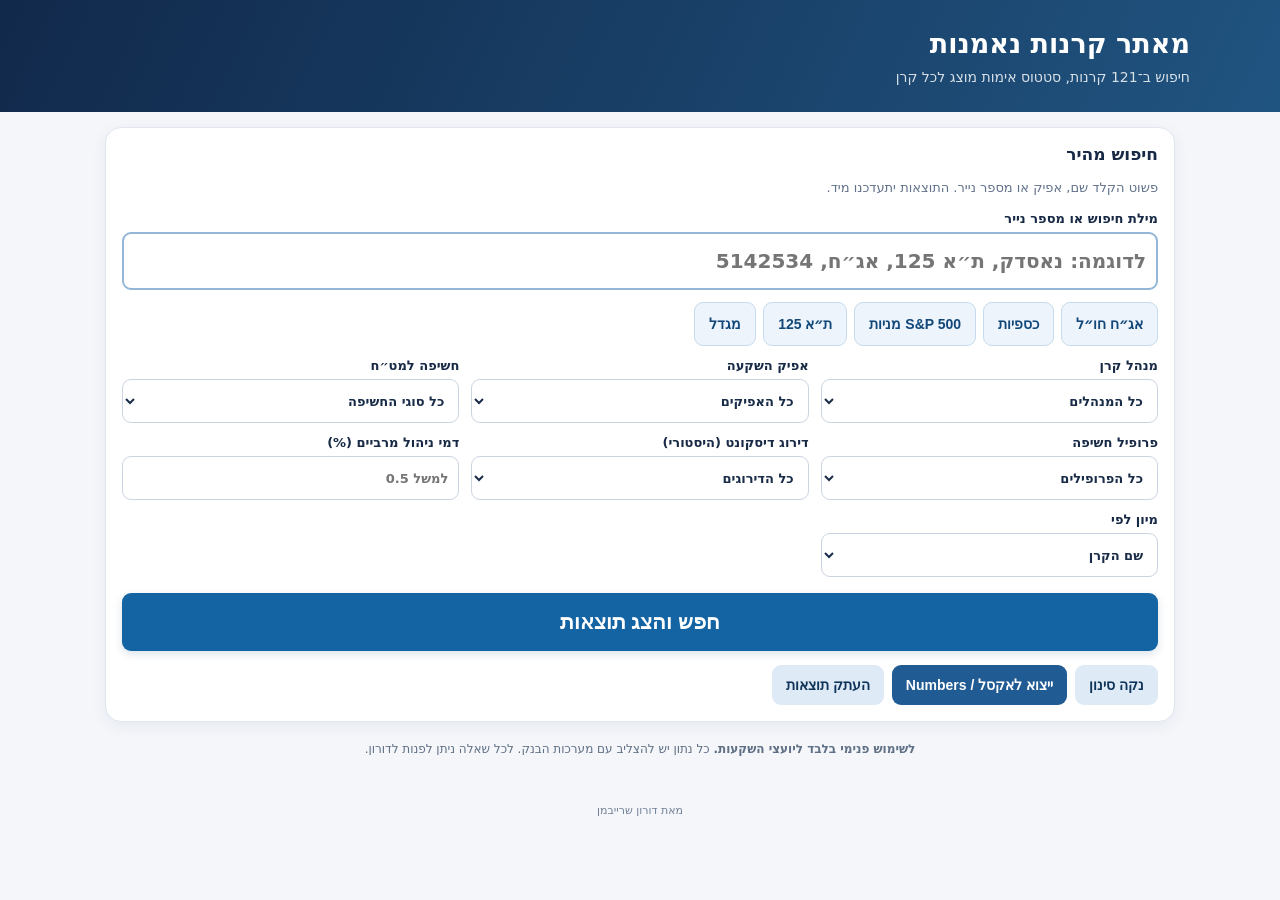
==== commit f333342c: "Fix empty CSV export: export all funds without filters and warn on zero matches" ====
--- a/flyers/index.html
+++ b/flyers/index.html
@@ -3,7 +3,7 @@
 .search-now{display:block;width:100%;margin-top:16px;min-height:58px;background:#1464a3;color:white;font-size:21px;font-weight:800;box-shadow:0 3px 8px #174e8029}.search-now:focus{outline:3px solid #72b2ff}.results-head{scroll-margin-top:16px}@media(max-width:680px){.search-now{min-height:60px;font-size:20px}}
 
 .quick-search{display:flex;gap:7px;flex-wrap:wrap}.shortcut{min-height:44px;background:#edf4fc;color:#124879;border:1px solid #c6dbef;font-size:14px}.shortcut:focus-visible{outline:3px solid #397dc4}#q{font-size:20px;border:2px solid #94b6d7;min-height:58px}.filters>.wide{min-width:0}@media(max-width:680px){.quick-search{grid-column:span 2}.shortcut{flex:1 1 auto}.filters{gap:10px}}
- .discount-rating{background:#e7f3e7;color:#17502a;font-weight:750;font-size:13px;border-radius:8px;padding:7px 10px;margin-top:8px;display:inline-block} .validation{font-size:12px;color:#674d1e;background:#fff3d8;padding:6px 8px;border-radius:7px;margin:7px 0;display:inline-block}.validation a{color:#1a4f86;text-decoration:underline}.validation.ok{color:#144c37;background:#e9f7ee}</style></head><body><header><div style="max-width:1100px;margin:auto"><h1>מאתר קרנות נאמנות</h1><p class="sub">חיפוש ב־121 קרנות, סטטוס אימות מוצג לכל קרן</p></div></header><main><div id="js-warning" class="panel" style="background:#fff7e7;color:#643e16"><b>שימו לב:</b> במציג הקבצים הזה החיפוש האינטראקטיבי עשוי להיות חסום. הרשימה המלאה מופיעה למטה. כדי לסנן יש לפתוח בדפדפן Safari (ולא בתצוגה מקדימה של WhatsApp או ChatGPT).</div><section class="panel"><h2>חיפוש מהיר</h2><p class="muted" style="margin:0 0 12px">פשוט הקלד שם, אפיק או מספר נייר. התוצאות יתעדכנו מיד.</p><div class="filters"><label class="field wide">מילת חיפוש או מספר נייר<input id="q" placeholder="לדוגמה: נאסדק, ת״א 125, אג״ח, 5142534" autocomplete="off" type="search" enterkeyhint="search" aria-label="חיפוש קרן או מספר נייר"></label><div class="wide quick-search" role="group" aria-label="חיפושים נפוצים"><button type="button" class="shortcut" data-query="אגח חול">אג״ח חו״ל</button><button type="button" class="shortcut" data-query="כספית">כספיות</button><button type="button" class="shortcut" data-query="S&P 500">S&P 500 מניות</button><button type="button" class="shortcut" data-query="תא 125">ת״א 125</button><button type="button" class="shortcut" data-query="מגדל">מגדל</button></div><label class="field">מנהל קרן<select id="manager"><option value="">כל המנהלים</option></select></label><label class="field">אפיק השקעה<select id="category"><option value="">כל האפיקים</option></select></label><label class="field">חשיפה למט״ח<select id="currency"><option value="">כל סוגי החשיפה</option><option value="מנוטרלת">מנוטרלת מט״ח</option><option value="חשופה">חשופת מט״ח</option><option value="מוגבלת">מוגבלת מט״ח</option><option value="דולר">דולרית / נקובה בדולר</option><option value="שקל">שקלית (פרופיל 00)</option></select></label><label class="field">פרופיל חשיפה<select id="profile"><option value="">כל הפרופילים</option></select></label><label class="field">דירוג דיסקונט (היסטורי)<select id="rating"><option value="">כל הדירוגים</option><option value="rated">בעלות דירוג בלבד</option><option value="5">דירוג 5</option><option value="4">דירוג 4</option><option value="3">דירוג 3</option><option value="2">דירוג 2</option><option value="1">דירוג 1</option></select></label><label class="field">דמי ניהול מרביים (%)<input type="number" id="fee" min="0" max="10" step="0.01" placeholder="למשל 0.5"></label><label class="field">מיון לפי<select id="sort"><option value="name">שם הקרן</option><option value="fee">דמי ניהול, מהנמוך לגבוה</option><option value="feeDesc">דמי ניהול, מהגבוה לנמוך</option><option value="number">מספר נייר</option><option value="manager">מנהל קרן</option></select></label></div><button type="button" id="searchNow" class="search-now">חפש והצג תוצאות</button><div class="actions"><button id="reset">נקה סינון</button><button id="export" class="primary">ייצוא תוצאות ל־CSV</button><button id="copy">העתק תוצאות</button></div></section><section id="resultsArea" hidden style="display:none"><div class="results-head" id="resultsStart"><p class="count" id="count"></p><span class="muted">דמי ניהול ודירוגים לפי פרסומים, אינם נתונים חיים</span></div><div id="cards" class="cards"><div class="muted">טוען את רשימת הקרנות…</div></div></section><p class="foot" style="text-align:center"><strong>לשימוש פנימי בלבד ליועצי השקעות.</strong> כל נתון יש להצליב עם מערכות הבנק. לכל שאלה ניתן לפנות לדורון.</p><footer style="font-size:11px;color:#718096;text-align:center;padding:5px 0 22px">מאת דורון שרייבמן</footer></main><script>
+ .discount-rating{background:#e7f3e7;color:#17502a;font-weight:750;font-size:13px;border-radius:8px;padding:7px 10px;margin-top:8px;display:inline-block} .validation{font-size:12px;color:#674d1e;background:#fff3d8;padding:6px 8px;border-radius:7px;margin:7px 0;display:inline-block}.validation a{color:#1a4f86;text-decoration:underline}.validation.ok{color:#144c37;background:#e9f7ee}</style></head><body><header><div style="max-width:1100px;margin:auto"><h1>מאתר קרנות נאמנות</h1><p class="sub">חיפוש ב־121 קרנות, סטטוס אימות מוצג לכל קרן</p></div></header><main><div id="js-warning" class="panel" style="background:#fff7e7;color:#643e16"><b>שימו לב:</b> במציג הקבצים הזה החיפוש האינטראקטיבי עשוי להיות חסום. הרשימה המלאה מופיעה למטה. כדי לסנן יש לפתוח בדפדפן Safari (ולא בתצוגה מקדימה של WhatsApp או ChatGPT).</div><section class="panel"><h2>חיפוש מהיר</h2><p class="muted" style="margin:0 0 12px">פשוט הקלד שם, אפיק או מספר נייר. התוצאות יתעדכנו מיד.</p><div class="filters"><label class="field wide">מילת חיפוש או מספר נייר<input id="q" placeholder="לדוגמה: נאסדק, ת״א 125, אג״ח, 5142534" autocomplete="off" type="search" enterkeyhint="search" aria-label="חיפוש קרן או מספר נייר"></label><div class="wide quick-search" role="group" aria-label="חיפושים נפוצים"><button type="button" class="shortcut" data-query="אגח חול">אג״ח חו״ל</button><button type="button" class="shortcut" data-query="כספית">כספיות</button><button type="button" class="shortcut" data-query="S&P 500">S&P 500 מניות</button><button type="button" class="shortcut" data-query="תא 125">ת״א 125</button><button type="button" class="shortcut" data-query="מגדל">מגדל</button></div><label class="field">מנהל קרן<select id="manager"><option value="">כל המנהלים</option></select></label><label class="field">אפיק השקעה<select id="category"><option value="">כל האפיקים</option></select></label><label class="field">חשיפה למט״ח<select id="currency"><option value="">כל סוגי החשיפה</option><option value="מנוטרלת">מנוטרלת מט״ח</option><option value="חשופה">חשופת מט״ח</option><option value="מוגבלת">מוגבלת מט״ח</option><option value="דולר">דולרית / נקובה בדולר</option><option value="שקל">שקלית (פרופיל 00)</option></select></label><label class="field">פרופיל חשיפה<select id="profile"><option value="">כל הפרופילים</option></select></label><label class="field">דירוג דיסקונט (היסטורי)<select id="rating"><option value="">כל הדירוגים</option><option value="rated">בעלות דירוג בלבד</option><option value="5">דירוג 5</option><option value="4">דירוג 4</option><option value="3">דירוג 3</option><option value="2">דירוג 2</option><option value="1">דירוג 1</option></select></label><label class="field">דמי ניהול מרביים (%)<input type="number" id="fee" min="0" max="10" step="0.01" placeholder="למשל 0.5"></label><label class="field">מיון לפי<select id="sort"><option value="name">שם הקרן</option><option value="fee">דמי ניהול, מהנמוך לגבוה</option><option value="feeDesc">דמי ניהול, מהגבוה לנמוך</option><option value="number">מספר נייר</option><option value="manager">מנהל קרן</option></select></label></div><button type="button" id="searchNow" class="search-now">חפש והצג תוצאות</button><div class="actions"><button id="reset">נקה סינון</button><button id="export" class="primary">ייצוא לאקסל / Numbers</button><button id="copy">העתק תוצאות</button></div></section><section id="resultsArea" hidden style="display:none"><div class="results-head" id="resultsStart"><p class="count" id="count"></p><span class="muted">דמי ניהול ודירוגים לפי פרסומים, אינם נתונים חיים</span></div><div id="cards" class="cards"><div class="muted">טוען את רשימת הקרנות…</div></div></section><p class="foot" style="text-align:center"><strong>לשימוש פנימי בלבד ליועצי השקעות.</strong> כל נתון יש להצליב עם מערכות הבנק. לכל שאלה ניתן לפנות לדורון.</p><footer style="font-size:11px;color:#718096;text-align:center;padding:5px 0 22px">מאת דורון שרייבמן</footer></main><script>
 document.getElementById('js-warning').style.display='none';
 const funds=[{"manager":"ילין לפידות","name":"כספית כשרה","number":"5141452","fee":0.06,"category":"כספית","profile":"00","currency":"שקל","source":"פרסום מצולם, אוקטובר 2026","note":"בפרסום נרשמו דמי ניהול 0.06%, בכפוף לעדכון.","validationStatus":"אימות חיצוני חלקי","validationUrl":"https://www.bizportal.co.il/mutualfunds/quote/generalview/5141452","validationFields":"מספר נייר, מנהל, שם, פרופיל, דמי ניהול"},{"manager":"ילין לפידות","name":"כספית דולרית נקובה $","number":"5142534","fee":0.1,"category":"כספית","profile":"0D","currency":"דולר","source":"פרסום מצולם, אוקטובר 2026","note":"התחייבות בפרסום לדמי ניהול עד סוף 2027; יש לבדוק אם עודכן.","validationStatus":"טרם אומת חיצונית"},{"manager":"ילין לפידות","name":"מחקה ת״א 35","number":"5143151","fee":0,"category":"מניות ישראל","profile":"4A","currency":"מוגבלת","source":"פרסום מצולם, אוקטובר 2026","note":"דמי הניהול 0% בפרסום כפופים לתנאי המבצע ולמועד סיומו; יש לאמת לפני פעולה.","validationStatus":"טרם אומת חיצונית"},{"manager":"ילין לפידות","name":"מחקה ת״א 35 משקל שווה","number":"5143144","fee":0,"category":"מניות ישראל","profile":"4A","currency":"מוגבלת","source":"פרסום מצולם, אוקטובר 2026","note":"דמי הניהול 0% בפרסום כפופים לתנאי המבצע ולמועד סיומו; יש לאמת לפני פעולה.","validationStatus":"טרם אומת חיצונית"},{"manager":"ילין לפידות","name":"מחקה ת״א 125","number":"5143136","fee":0,"category":"מניות ישראל","profile":"4A","currency":"מוגבלת","source":"פרסום מצולם, אוקטובר 2026","note":"דמי הניהול 0% בפרסום כפופים לתנאי המבצע ולמועד סיומו; יש לאמת לפני פעולה.","validationStatus":"טרם אומת חיצונית"},{"manager":"ילין לפידות","name":"מחקה S&P 500","number":"5139282","fee":0,"category":"מניות חו״ל","profile":"4D","currency":"חשופה","source":"פרסום מצולם, אוקטובר 2026","note":"דמי הניהול 0% בפרסום כפופים לתנאי המבצע ולמועד סיומו; יש לאמת לפני פעולה.","validationStatus":"טרם אומת חיצונית"},{"manager":"ילין לפידות","name":"מחקה S&P 500 מנוטרלת מט״ח","number":"5139290","fee":0,"category":"מניות חו״ל","profile":"4A","currency":"מנוטרלת","source":"פרסום מצולם, אוקטובר 2026","note":"דמי הניהול 0% בפרסום כפופים לתנאי המבצע ולמועד סיומו; יש לאמת לפני פעולה.","validationStatus":"טרם אומת חיצונית"},{"manager":"ילין לפידות","name":"מחקה S&P World","number":"5139308","fee":0,"category":"מניות חו״ל","profile":"4D","currency":"חשופה","source":"פרסום מצולם, אוקטובר 2026","note":"דמי הניהול 0% בפרסום כפופים לתנאי המבצע ולמועד סיומו; יש לאמת לפני פעולה.","validationStatus":"טרם אומת חיצונית"},{"manager":"ילין לפידות","name":"מחקה S&P World מנוטרלת דולר","number":"5139316","fee":0,"category":"מניות חו״ל","profile":"4A","currency":"מנוטרלת","source":"פרסום מצולם, אוקטובר 2026","note":"דמי הניהול 0% בפרסום כפופים לתנאי המבצע ולמועד סיומו; יש לאמת לפני פעולה.","validationStatus":"טרם אומת חיצונית"},{"manager":"ילין לפידות","name":"מחקה Nasdaq 100","number":"5142153","fee":0,"category":"מניות חו״ל","profile":"4D","currency":"חשופה","source":"פרסום מצולם, אוקטובר 2026","note":"דמי הניהול 0% בפרסום כפופים לתנאי המבצע ולמועד סיומו; יש לאמת לפני פעולה.","validationStatus":"טרם אומת חיצונית"},{"manager":"ילין לפידות","name":"מחקה Nasdaq 100 מנוטרלת מט״ח","number":"5142161","fee":0,"category":"מניות חו״ל","profile":"4A","currency":"מנוטרלת","source":"פרסום מצולם, אוקטובר 2026","note":"דמי הניהול 0% בפרסום כפופים לתנאי המבצע ולמועד סיומו; יש לאמת לפני פעולה.","validationStatus":"טרם אומת חיצונית"},{"manager":"ילין לפידות","name":"אג״ח חו״ל נקוב $","number":"5121710","fee":0.79,"category":"אג״ח חו״ל","profile":"1D","currency":"דולר","source":"פרסום מצולם, אוקטובר 2026","note":"","validationStatus":"טרם אומת חיצונית"},{"manager":"ילין לפידות","name":"מניות חו״ל נקובה $","number":"5127089","fee":1.7,"category":"מניות חו״ל","profile":"4D","currency":"דולר","source":"פרסום מצולם, אוקטובר 2026","note":"","validationStatus":"טרם אומת חיצונית"},{"manager":"ילין לפידות","name":"מחקה S&P 500 Market Leaders נקובה $","number":"5140678","fee":0.7,"category":"מניות חו״ל","profile":"4D","currency":"דולר","source":"פרסום מצולם, אוקטובר 2026","note":"","validationStatus":"טרם אומת חיצונית"},{"manager":"מיטב","name":"אג״ח מדינה ללא מניות","number":"5134663","fee":0.59,"category":"אג״ח מדינה","profile":"0A","currency":"מוגבלת","source":"פרסום מצולם, אוקטובר 2026","note":"","validationStatus":"טרם אומת חיצונית"},{"manager":"מיטב","name":"ממשלתי + 10%","number":"5107651","fee":0.65,"category":"אג״ח מדינה","profile":"1A","currency":"מוגבלת","source":"פרסום מצולם, אוקטובר 2026","note":"","validationStatus":"טרם אומת חיצונית"},{"manager":"מיטב","name":"מדינה + 20%","number":"5111307","fee":0.65,"category":"אג״ח מדינה","profile":"2A","currency":"מוגבלת","source":"פרסום מצולם, אוקטובר 2026","note":"","validationStatus":"טרם אומת חיצונית"},{"manager":"מיטב","name":"אג״ח ללא מניות","number":"5134036","fee":0.59,"category":"אג״ח כללי","profile":"0B","currency":"מוגבלת","source":"פרסום מצולם, אוקטובר 2026","note":"","validationStatus":"טרם אומת חיצונית"},{"manager":"מיטב","name":"אג״ח מודל ESG","number":"5140355","fee":0.59,"category":"אג״ח כללי","profile":"0B","currency":"מוגבלת","source":"פרסום מצולם, אוקטובר 2026","note":"","validationStatus":"טרם אומת חיצונית"},{"manager":"מיטב","name":"סולידית פלוס","number":"5127030","fee":0.59,"category":"אג״ח כללי","profile":"1A","currency":"מוגבלת","source":"פרסום מצולם, אוקטובר 2026","note":"","validationStatus":"טרם אומת חיצונית"},{"manager":"מיטב","name":"10/90 מודל ESG","number":"5137872","fee":0.59,"category":"אג״ח כללי","profile":"1B","currency":"מוגבלת","source":"פרסום מצולם, אוקטובר 2026","note":"","validationStatus":"טרם אומת חיצונית"},{"manager":"מיטב","name":"20/80 מודל ESG","number":"5137880","fee":0.65,"category":"אג״ח כללי","profile":"2B","currency":"מוגבלת","source":"פרסום מצולם, אוקטובר 2026","note":"","validationStatus":"טרם אומת חיצונית"},{"manager":"מיטב","name":"תיק השקעות 15/85","number":"5126347","fee":0.69,"category":"אג״ח כללי","profile":"2C","currency":"חשופה","source":"פרסום מצולם, אוקטובר 2026","note":"","validationStatus":"טרם אומת חיצונית"},{"manager":"מיטב","name":"אג״ח + 20%","number":"5118237","fee":0.79,"category":"אג״ח כללי","profile":"2B","currency":"מוגבלת","source":"פרסום מצולם, אוקטובר 2026","note":"","validationStatus":"טרם אומת חיצונית"},{"manager":"מיטב","name":"25/75","number":"5134028","fee":0.59,"category":"אג״ח כללי","profile":"2B","currency":"מוגבלת","source":"פרסום מצולם, אוקטובר 2026","note":"","validationStatus":"טרם אומת חיצונית"},{"manager":"מיטב","name":"תיק השקעות+30","number":"5118716","fee":0.79,"category":"אג״ח כללי","profile":"2B","currency":"מוגבלת","source":"פרסום מצולם, אוקטובר 2026","note":"","validationStatus":"טרם אומת חיצונית"},{"manager":"מיטב","name":"60/40","number":"5126065","fee":0.79,"category":"מעורבת","profile":"3B","currency":"מוגבלת","source":"פרסום מצולם, אוקטובר 2026","note":"","validationStatus":"טרם אומת חיצונית"},{"manager":"מיטב","name":"תיק השקעות עד 50%","number":"5126024","fee":0.78,"category":"מעורבת","profile":"3C","currency":"חשופה","source":"פרסום מצולם, אוקטובר 2026","note":"","validationStatus":"טרם אומת חיצונית"},{"manager":"מיטב","name":"אג״ח קונצרני A ומעלה","number":"5137799","fee":0.59,"category":"אג״ח קונצרני","profile":"0B","currency":"מוגבלת","source":"פרסום מצולם, אוקטובר 2026","note":"","validationStatus":"טרם אומת חיצונית"},{"manager":"מיטב","name":"קונצרני שקלי פלוס","number":"5123146","fee":0.69,"category":"אג״ח קונצרני","profile":"1A","currency":"מוגבלת","source":"פרסום מצולם, אוקטובר 2026","note":"","validationStatus":"טרם אומת חיצונית"},{"manager":"מיטב","name":"קונצרני פלוס","number":"5114640","fee":0.79,"category":"אג״ח קונצרני","profile":"1A","currency":"מוגבלת","source":"פרסום מצולם, אוקטובר 2026","note":"","validationStatus":"טרם אומת חיצונית"},{"manager":"מיטב","name":"ת״א 125","number":"5100474","fee":1.85,"category":"מניות ישראל","profile":"4A","currency":"מוגבלת","source":"פרסום מצולם, אוקטובר 2026","note":"","validationStatus":"אימות חיצוני חלקי","validationUrl":"https://www.bizportal.co.il/MutualFunds/Quote/GeneralView/5100474","validationFields":"מספר נייר, מנהל, שם, פרופיל, דמי ניהול"},{"manager":"מיטב","name":"מניות ESG ישראל","number":"5118930","fee":1.5,"category":"מניות ישראל","profile":"4B","currency":"מוגבלת","source":"פרסום מצולם, אוקטובר 2026","note":"","validationStatus":"טרם אומת חיצונית"},{"manager":"מיטב","name":"סקיי מניות","number":"5103692","fee":1.59,"category":"מניות ישראל","profile":"4A","currency":"מוגבלת","source":"פרסום מצולם, אוקטובר 2026","note":"","validationStatus":"טרם אומת חיצונית"},{"manager":"מיטב","name":"סקיי השקעות","number":"5520044","fee":1.5,"category":"מעורבת","profile":"4D","currency":"חשופה","source":"פרסום מצולם, אוקטובר 2026","note":"","validationStatus":"טרם אומת חיצונית"},{"manager":"מיטב","name":"מניות מומנטום","number":"5139332","fee":1.05,"category":"מניות ישראל","profile":"4B","currency":"מוגבלת","source":"פרסום מצולם, אוקטובר 2026","note":"","validationStatus":"טרם אומת חיצונית"},{"manager":"מיטב","name":"ת״א 125 מומנטום","number":"5140504","fee":1.05,"category":"מניות ישראל","profile":"4A","currency":"מוגבלת","source":"פרסום מצולם, אוקטובר 2026","note":"","validationStatus":"טרם אומת חיצונית"},{"manager":"מיטב","name":"מניות LONG RUN","number":"5124938","fee":0.8,"category":"מניות ישראל","profile":"4A","currency":"מוגבלת","source":"פרסום מצולם, אוקטובר 2026","note":"בפרסום מופיע גם שיעור הוספה 0.5%. אינו כלול בדמי הניהול.","validationStatus":"טרם אומת חיצונית"},{"manager":"מיטב","name":"מניות טכנולוגיה חו״ל","number":"5101019","fee":1.69,"category":"מניות חו״ל","profile":"4D","currency":"חשופה","source":"פרסום מצולם, אוקטובר 2026","note":"","validationStatus":"טרם אומת חיצונית"},{"manager":"מיטב","name":"מניות חו״ל עד 30% מט״ח","number":"5121736","fee":1.49,"category":"מניות חו״ל","profile":"4B","currency":"מוגבלת","source":"פרסום מצולם, אוקטובר 2026","note":"","validationStatus":"טרם אומת חיצונית"},{"manager":"מיטב","name":"כספית דולרית","number":"5100672","fee":0.28,"category":"כספית","profile":"0D","currency":"דולר","source":"פרסום מצולם, אוקטובר 2026","note":"","validationStatus":"טרם אומת חיצונית"},{"manager":"מיטב","name":"כספית דולרית נקובה $","number":"5138326","fee":0.14,"category":"כספית","profile":"0D","currency":"דולר","source":"פרסום מצולם, אוקטובר 2026","note":"","validationStatus":"טרם אומת חיצונית"},{"manager":"מיטב","name":"אג״ח דולר","number":"5108683","fee":0.79,"category":"אג״ח חו״ל","profile":"0D","currency":"דולר","source":"פרסום מצולם, אוקטובר 2026","note":"","validationStatus":"טרם אומת חיצונית"},{"manager":"מיטב","name":"90/10 תיק אג״ח חו״ל עד 30% מט״ח","number":"5121694","fee":0.65,"category":"אג״ח חו״ל","profile":"1B","currency":"מוגבלת","source":"פרסום מצולם, אוקטובר 2026","note":"","validationStatus":"טרם אומת חיצונית"},{"manager":"מיטב","name":"לונג שורט מניות קרן גידור בנאמנות","number":"1194232","fee":1.35,"category":"קרן גידור בנאמנות","profile":"4D","currency":"חשופה","source":"פרסום מצולם, אוקטובר 2026","note":"בפרסום מופיעים גם דמי הצלחה 20%, נוסף על דמי הניהול.","validationStatus":"טרם אומת חיצונית"},{"manager":"אנליסט","name":"ATF סל ת״א 125","number":"1238203","fee":0,"category":"מניות ישראל","profile":"4A","currency":"מוגבלת","source":"פרסום מצולם, אוקטובר 2026","note":"דמי הניהול 0% בפרסום כפופים לתנאי המבצע ולמועד סיומו; יש לאמת לפני פעולה.","validationStatus":"טרם אומת חיצונית"},{"manager":"אנליסט","name":"ATF סל ת״א 200","number":"1238104","fee":0,"category":"מניות ישראל","profile":"4A","currency":"מוגבלת","source":"פרסום מצולם, אוקטובר 2026","note":"דמי הניהול 0% בפרסום כפופים לתנאי המבצע ולמועד סיומו; יש לאמת לפני פעולה.","validationStatus":"טרם אומת חיצונית"},{"manager":"אנליסט","name":"ATF מחקה ת״א 200","number":"5139951","fee":0.2,"category":"מניות ישראל","profile":"4A","currency":"מוגבלת","source":"פרסום מצולם, אוקטובר 2026","note":"","validationStatus":"טרם אומת חיצונית"},{"manager":"אנליסט","name":"ATF מחקה ת״א 20","number":"5139936","fee":0.2,"category":"מניות ישראל","profile":"4A","currency":"מוגבלת","source":"פרסום מצולם, אוקטובר 2026","note":"","validationStatus":"טרם אומת חיצונית"},{"manager":"אנליסט","name":"ATF מחקה ת״א 50 ריאל","number":"5139944","fee":0.2,"category":"מניות ישראל","profile":"4A","currency":"מוגבלת","source":"פרסום מצולם, אוקטובר 2026","note":"","validationStatus":"טרם אומת חיצונית"},{"manager":"אנליסט","name":"ATF מחקה אינדקס בנקים ישראל","number":"5139175","fee":0.45,"category":"מניות ישראל","profile":"4A","currency":"מוגבלת","source":"פרסום מצולם, אוקטובר 2026","note":"","validationStatus":"טרם אומת חיצונית"},{"manager":"אנליסט","name":"ATF מחקה אינדקס חברות פרויקטים מניבים","number":"5142633","fee":0.45,"category":"מניות ישראל","profile":"4A","currency":"מוגבלת","source":"פרסום מצולם, אוקטובר 2026","note":"","validationStatus":"טרם אומת חיצונית"},{"manager":"אנליסט","name":"ATF מחקה אינדקס בנקים וביטוח ישראל","number":"5133236","fee":0.5,"category":"מניות ישראל","profile":"4A","currency":"מוגבלת","source":"פרסום מצולם, אוקטובר 2026","note":"","validationStatus":"טרם אומת חיצונית"},{"manager":"אנליסט","name":"ATF מחקה אינדקס ת״א 125 מומנטום ענפי","number":"5135165","fee":0.5,"category":"מניות ישראל","profile":"4A","currency":"מוגבלת","source":"פרסום מצולם, אוקטובר 2026","note":"","validationStatus":"טרם אומת חיצונית"},{"manager":"אנליסט","name":"ATF סל S&P 500","number":"1218916","fee":0,"category":"מניות חו״ל","profile":"4D","currency":"חשופה","source":"פרסום מצולם, אוקטובר 2026","note":"דמי הניהול 0% בפרסום כפופים לתנאי המבצע ולמועד סיומו; יש לאמת לפני פעולה.","validationStatus":"טרם אומת חיצונית"},{"manager":"אנליסט","name":"ATF סל S&P 500 מנוטרלת מט״ח","number":"1218924","fee":0,"category":"מניות חו״ל","profile":"4A","currency":"מנוטרלת","source":"פרסום מצולם, אוקטובר 2026","note":"דמי הניהול 0% בפרסום כפופים לתנאי המבצע ולמועד סיומו; יש לאמת לפני פעולה.","validationStatus":"טרם אומת חיצונית"},{"manager":"אנליסט","name":"ATF מחקה אינדקס מניות ארה״ב Large Cap מומנטום ענפי","number":"5137336","fee":0.65,"category":"מניות חו״ל","profile":"4D","currency":"חשופה","source":"פרסום מצולם, אוקטובר 2026","note":"","validationStatus":"טרם אומת חיצונית"},{"manager":"אנליסט","name":"ATF מחקה אינדקס מניות ארה״ב Large Cap מומנטום ענפי מנוטרלת מט״ח","number":"5136775","fee":0.65,"category":"מניות חו״ל","profile":"4A","currency":"מנוטרלת","source":"פרסום מצולם, אוקטובר 2026","note":"","validationStatus":"טרם אומת חיצונית"},{"manager":"אנליסט","name":"ATF מחקה תל בונד צמודות A","number":"5140116","fee":0,"category":"אג״ח קונצרני","profile":"00","currency":"שקל","source":"פרסום מצולם, אוקטובר 2026","note":"דמי הניהול 0% בפרסום כפופים לתנאי המבצע ולמועד סיומו; יש לאמת לפני פעולה.","validationStatus":"טרם אומת חיצונית"},{"manager":"אנליסט","name":"ATF מחקה תל בונד תשואות צמודות","number":"5140124","fee":0,"category":"אג״ח קונצרני","profile":"00","currency":"שקל","source":"פרסום מצולם, אוקטובר 2026","note":"דמי הניהול 0% בפרסום כפופים לתנאי המבצע ולמועד סיומו; יש לאמת לפני פעולה.","validationStatus":"טרם אומת חיצונית"},{"manager":"אנליסט","name":"ATF מחקה תל בונד 60 שקלי","number":"5142732","fee":0.1,"category":"אג״ח קונצרני","profile":"00","currency":"שקל","source":"פרסום מצולם, אוקטובר 2026","note":"","validationStatus":"טרם אומת חיצונית"},{"manager":"אנליסט","name":"ATF מחקה תל בונד AA פיזור מנפיקים","number":"5142740","fee":0.1,"category":"אג״ח קונצרני","profile":"00","currency":"שקל","source":"פרסום מצולם, אוקטובר 2026","note":"","validationStatus":"טרם אומת חיצונית"},{"manager":"אנליסט","name":"ATF מחקה תל בונד A פיזור מנפיקים","number":"5142757","fee":0.1,"category":"אג״ח קונצרני","profile":"00","currency":"שקל","source":"פרסום מצולם, אוקטובר 2026","note":"","validationStatus":"טרם אומת חיצונית"},{"manager":"אנליסט","name":"ATF מחקה אינדקס שקלים ארוכים עד 20% מדינה","number":"5137997","fee":0.2,"category":"אג״ח כללי","profile":"00","currency":"שקל","source":"פרסום מצולם, אוקטובר 2026","note":"","validationStatus":"טרם אומת חיצונית"},{"manager":"אנליסט","name":"ATF מחקה אינדקס אג״ח חברות ישראל EW TOP 100","number":"5133905","fee":0.2,"category":"אג״ח קונצרני","profile":"00","currency":"שקל","source":"פרסום מצולם, אוקטובר 2026","note":"","validationStatus":"טרם אומת חיצונית"},{"manager":"אנליסט","name":"ATF מחקה אינדקס EW TOP100 מרווח מעל הממוצע מותאם מח״מ","number":"5138359","fee":0.2,"category":"אג״ח קונצרני","profile":"00","currency":"שקל","source":"פרסום מצולם, אוקטובר 2026","note":"שם הקרן בתצלום אינו חד; דורש אימות לפי מספר נייר.","validationStatus":"אימות חיצוני חלקי","validationUrl":"https://finance.themarker.com/mtf/5138359","validationFields":"מספר נייר, מנהל, שם, פרופיל, דמי ניהול"},{"manager":"אנליסט","name":"ATF מחקה אינדקס אג״ח בנקים וחב׳ ממשלתיות","number":"5135975","fee":0.25,"category":"אג״ח קונצרני","profile":"00","currency":"שקל","source":"פרסום מצולם, אוקטובר 2026","note":"","validationStatus":"טרם אומת חיצונית"},{"manager":"אנליסט","name":"ATF מחקה משולבת אינדקס מניות 25% ואג״ח 75%","number":"5136676","fee":0.29,"category":"מעורבת","profile":"2B","currency":"מוגבלת","source":"פרסום מצולם, אוקטובר 2026","note":"","validationStatus":"טרם אומת חיצונית"},{"manager":"אנליסט","name":"ATF מחקה אינדקס אג״ח ממשלת ארה״ב מנוטרלת מט״ח","number":"5141817","fee":0.1,"category":"אג״ח חו״ל","profile":"0A","currency":"מנוטרלת","source":"פרסום מצולם, אוקטובר 2026","note":"","validationStatus":"טרם אומת חיצונית"},{"manager":"מגדל MTF","name":"MTF מחקה S&P 500 Bond Mega 30 Investment Grade 1-3 Year","number":"5128038","fee":0.25,"category":"אג״ח חו״ל","profile":"0D","currency":"חשופה","source":"פרסום מגדל MTF, אוקטובר 2026","note":"מח״מ מדד בפרסום: 1.81 שנים. דמי ניהול קבועים לפי הפרסום; לא נתונים חיים.","validationStatus":"טרם אומת חיצונית"},{"manager":"מגדל MTF","name":"MTF מחקה S&P 500 Bond Mega 30 Investment Grade 3-5 Year","number":"5127667","fee":0.25,"category":"אג״ח חו״ל","profile":"0D","currency":"חשופה","source":"פרסום מגדל MTF, אוקטובר 2026","note":"מח״מ מדד בפרסום: 3.46 שנים. דמי ניהול קבועים לפי הפרסום; לא נתונים חיים.","validationStatus":"טרם אומת חיצונית"},{"manager":"מגדל MTF","name":"MTF סל iBoxx US Liquid Investment Grade Top 30","number":"1191881","fee":0.25,"category":"אג״ח חו״ל","profile":"0D","currency":"חשופה","source":"פרסום מגדל MTF, אוקטובר 2026","note":"מח״מ מדד בפרסום: 5.60 שנים. דמי ניהול קבועים לפי הפרסום; לא נתונים חיים.","validationStatus":"טרם אומת חיצונית"},{"manager":"מגדל MTF","name":"MTF מחקה iBoxx US Liquid Investment Grade Top 30","number":"5138466","fee":0.2,"category":"אג״ח חו״ל","profile":"0D","currency":"חשופה","source":"פרסום מגדל MTF, אוקטובר 2026","note":"מח״מ מדד בפרסום: 5.60 שנים. דמי ניהול קבועים לפי הפרסום; לא נתונים חיים.","validationStatus":"טרם אומת חיצונית"},{"manager":"מגדל MTF","name":"MTF מחקה אינדקס Top 10 US Banks Bonds","number":"5138458","fee":0.25,"category":"אג״ח חו״ל","profile":"0D","currency":"חשופה","source":"פרסום מגדל MTF, אוקטובר 2026","note":"מח״מ מדד בפרסום: 2.95 שנים. דמי ניהול קבועים לפי הפרסום; לא נתונים חיים.","validationStatus":"טרם אומת חיצונית"},{"manager":"מגדל MTF","name":"MTF סל אינדקס אג״ח ממשלת ארה״ב מח״מ 10 קבוע","number":"1219294","fee":0.1,"category":"אג״ח חו״ל","profile":"0D","currency":"חשופה","source":"פרסום מגדל MTF, אוקטובר 2026","note":"מח״מ מדד בפרסום: 9.93 שנים. דמי ניהול קבועים לפי הפרסום; לא נתונים חיים.","validationStatus":"טרם אומת חיצונית"},{"manager":"מגדל MTF","name":"MTF מחקה S&P 500 Bond Mega 30 Investment Grade 3-5 Year מנוטרלת מט״ח","number":"5138482","fee":0.2,"category":"אג״ח חו״ל","profile":"0A","currency":"מנוטרלת","source":"פרסום מגדל MTF, אוקטובר 2026","note":"מח״מ מדד בפרסום: 3.46 שנים. דמי ניהול קבועים לפי הפרסום; לא נתונים חיים.","validationStatus":"טרם אומת חיצונית"},{"manager":"מגדל MTF","name":"MTF מחקה iBoxx US Liquid Investment Grade Top 30 מנוטרלת מט״ח","number":"5121207","fee":0.25,"category":"אג״ח חו״ל","profile":"0A","currency":"מנוטרלת","source":"פרסום מגדל MTF, אוקטובר 2026","note":"מח״מ מדד בפרסום: 5.60 שנים. דמי ניהול קבועים לפי הפרסום; לא נתונים חיים.","validationStatus":"טרם אומת חיצונית"},{"manager":"מגדל MTF","name":"MTF מחקה אינדקס אג״ח ממשלת ארה״ב מח״מ 10 קבוע מנוטרלת מט״ח","number":"5137773","fee":0.1,"category":"אג״ח חו״ל","profile":"0A","currency":"מנוטרלת","source":"פרסום מגדל MTF, אוקטובר 2026","note":"מח״מ מדד בפרסום: 9.93 שנים. דמי ניהול קבועים לפי הפרסום; לא נתונים חיים.","validationStatus":"טרם אומת חיצונית"},{"manager":"מגדל MTF","name":"MTF סל אינדקס אג״ח ממשלת ארה״ב מח״מ 10 קבוע מנוטרלת מט״ח","number":"1243997","fee":0.1,"category":"אג״ח חו״ל","profile":"0A","currency":"מנוטרלת","source":"פרסום מגדל MTF, אוקטובר 2026","note":"מח״מ מדד בפרסום: 9.93 שנים. דמי ניהול קבועים לפי הפרסום; לא נתונים חיים.","validationStatus":"טרם אומת חיצונית"},{"manager":"מגדל MTF","name":"MTF מחקה S&P 500 Bond Mega 30 Investment Grade 5-7 Year נקובה בדולר","number":"5137716","fee":0.25,"category":"אג״ח חו״ל","profile":"0D","currency":"דולר","source":"פרסום מגדל MTF, אוקטובר 2026","note":"מח״מ מדד בפרסום: 4.95 שנים. דמי ניהול קבועים לפי הפרסום; לא נתונים חיים.","validationStatus":"אימות חיצוני חלקי","validationUrl":"https://www.bizportal.co.il/mutualfunds/quote/generalview/5137716","validationFields":"מספר נייר, מנהל, שם, פרופיל, דמי ניהול"},{"manager":"מגדל MTF","name":"MTF מחקה אינדקס מדינת ישראל דולר לפדיון 2030 (מתגלגל כל 6 שנים) נקובה $","number":"5139514","fee":0.2,"category":"אג״ח חו״ל","profile":"0D","currency":"דולר","source":"פרסום מגדל MTF, אוקטובר 2026","note":"מח״מ מדד בפרסום: 3.19 שנים. דמי ניהול קבועים לפי הפרסום; לא נתונים חיים.","validationStatus":"אימות חיצוני חלקי","validationUrl":"https://www.bizportal.co.il/mutualfunds/quote/generalview/5139514","validationFields":"מספר נייר, מנהל, שם, פרופיל, דמי ניהול"},{"manager":"מגדל MTF","name":"MTF מחקה אינדקס מדינת ישראל דולר לפדיון 2035 נקובה בדולר","number":"5142344","fee":0.2,"category":"אג״ח חו״ל","profile":"0D","currency":"דולר","source":"פרסום מגדל MTF, אוקטובר 2026","note":"מח״מ מדד בפרסום: 6.66 שנים. דמי ניהול קבועים לפי הפרסום; לא נתונים חיים.","validationStatus":"טרם אומת חיצונית"},{"manager":"אי.בי.אי.","name":"אי.בי.אי. (1A) אג\"ח פלוס 10/90","number":"5126495","fee":0.55,"category":"10/90","profile":"1A","currency":"כן","source":"מאגר פנימי, פרסום מדורג","note":"דירוג דיסקונט על פי פרסום שנקלט בעבר. יש לאמת עדכניות מול הבנק.","discountRating":5,"ratingSource":"IMG_B8F2B398-E7B5-4FC1-BB60-61E27898D710.jpeg","validationStatus":"טרם אומת חיצונית","ratingVerification":"דירוג היסטורי, טרם אומת מול דיסקונט"},{"manager":"אי.בי.אי.","name":"אי.בי.אי. (1B) עד 3 שנים 10/90","number":"5127949","fee":0.69,"category":"10/90","profile":"1B","currency":"כן","source":"מאגר פנימי, פרסום מדורג","note":"דירוג דיסקונט על פי פרסום שנקלט בעבר. יש לאמת עדכניות מול הבנק.","discountRating":5,"ratingSource":"IMG_B8F2B398-E7B5-4FC1-BB60-61E27898D710.jpeg","validationStatus":"טרם אומת חיצונית","ratingVerification":"דירוג היסטורי, טרם אומת מול דיסקונט"},{"manager":"איילון","name":"איילון (1B) 10/90","number":"5130307","fee":0.8,"category":"10/90","profile":"1B","currency":"כן","source":"מאגר פנימי, פרסום מדורג","note":"דירוג דיסקונט על פי פרסום שנקלט בעבר. יש לאמת עדכניות מול הבנק.","discountRating":5,"ratingSource":"IMG_F8FA54BC-A1EF-48BF-A2BA-7B5DCB447E5B.jpeg","validationStatus":"טרם אומת חיצונית","ratingVerification":"דירוג היסטורי, טרם אומת מול דיסקונט"},{"manager":"מגדל","name":"מגדל (1B) 10/90","number":"5106208","fee":0.59,"category":"10/90","profile":"1B","currency":"כן","source":"מאגר פנימי, פרסום מדורג","note":"דירוג דיסקונט על פי פרסום שנקלט בעבר. יש לאמת עדכניות מול הבנק.","discountRating":5,"ratingSource":"IMG_9E43E057-B1AB-4105-B7CD-512D8AF98424.jpeg","validationStatus":"טרם אומת חיצונית","ratingVerification":"דירוג היסטורי, טרם אומת מול דיסקונט"},{"manager":"אי.בי.אי.","name":"אי.בי.אי. (2B) 15/85","number":"5119417","fee":0.79,"category":"15/85","profile":"2B","currency":"כן","source":"מאגר פנימי, פרסום מדורג","note":"דירוג דיסקונט על פי פרסום שנקלט בעבר. יש לאמת עדכניות מול הבנק.","discountRating":5,"ratingSource":"IMG_B8F2B398-E7B5-4FC1-BB60-61E27898D710.jpeg","validationStatus":"טרם אומת חיצונית","ratingVerification":"דירוג היסטורי, טרם אומת מול דיסקונט"},{"manager":"אי.בי.אי.","name":"אי.בי.אי. (2B) אג\"ח + 15%","number":"5127204","fee":0.69,"category":"15/85","profile":"2B","currency":"כן","source":"מאגר פנימי, פרסום מדורג","note":"דירוג דיסקונט על פי פרסום שנקלט בעבר. יש לאמת עדכניות מול הבנק.","discountRating":5,"ratingSource":"IMG_B8F2B398-E7B5-4FC1-BB60-61E27898D710.jpeg","validationStatus":"טרם אומת חיצונית","ratingVerification":"דירוג היסטורי, טרם אומת מול דיסקונט"},{"manager":"הראל","name":"הראל (2D) 15/85 - נקובה $","number":"5132998","fee":0.69,"category":"15/85","profile":"2D","currency":"כן","source":"מאגר פנימי, פרסום מדורג","note":"דירוג דיסקונט על פי פרסום שנקלט בעבר. יש לאמת עדכניות מול הבנק.","discountRating":5,"ratingSource":"IMG_6011F881-0128-4B95-B204-732C3CEBACCC.jpeg","validationStatus":"טרם אומת חיצונית","ratingVerification":"דירוג היסטורי, טרם אומת מול דיסקונט"},{"manager":"אנליסט","name":"אנליסט (2B) 20/80","number":"5116033","fee":0.84,"category":"20/80","profile":"2B","currency":"כן","source":"מאגר פנימי, פרסום מדורג","note":"דירוג דיסקונט על פי פרסום שנקלט בעבר. יש לאמת עדכניות מול הבנק.","discountRating":5,"ratingSource":"IMG_F428EA37-C517-4D69-A47E-03B76E3A64ED.jpeg","validationStatus":"טרם אומת חיצונית","ratingVerification":"דירוג היסטורי, טרם אומת מול דיסקונט"},{"manager":"אנליסט","name":"אנליסט (2B) פיזור רחב 20/80","number":"5125109","fee":0.74,"category":"20/80","profile":"2B","currency":"כן","source":"מאגר פנימי, פרסום מדורג","note":"דירוג דיסקונט על פי פרסום שנקלט בעבר. יש לאמת עדכניות מול הבנק.","discountRating":5,"ratingSource":"IMG_F428EA37-C517-4D69-A47E-03B76E3A64ED.jpeg","validationStatus":"טרם אומת חיצונית","ratingVerification":"דירוג היסטורי, טרם אומת מול דיסקונט"},{"manager":"הראל","name":"הראל (2B) ישראל 25/75","number":"5102488","fee":0.63,"category":"25/75","profile":"2B","currency":"כן","source":"מאגר פנימי, פרסום מדורג","note":"דירוג דיסקונט על פי פרסום שנקלט בעבר. יש לאמת עדכניות מול הבנק.","discountRating":4,"ratingSource":"IMG_6011F881-0128-4B95-B204-732C3CEBACCC.jpeg","validationStatus":"טרם אומת חיצונית","ratingVerification":"דירוג היסטורי, טרם אומת מול דיסקונט"},{"manager":"אי.בי.אי.","name":"אי.בי.אי. (2C) 30/70","number":"5122502","fee":0.89,"category":"30/70","profile":"2C","currency":"כן","source":"מאגר פנימי, פרסום מדורג","note":"דירוג דיסקונט על פי פרסום שנקלט בעבר. יש לאמת עדכניות מול הבנק.","discountRating":5,"ratingSource":"IMG_B8F2B398-E7B5-4FC1-BB60-61E27898D710.jpeg","validationStatus":"טרם אומת חיצונית","ratingVerification":"דירוג היסטורי, טרם אומת מול דיסקונט"},{"manager":"אנליסט","name":"אנליסט (2B) 30/70","number":"5139712","fee":0.58,"category":"30/70","profile":"2B","currency":"כן","source":"מאגר פנימי, פרסום מדורג","note":"דירוג דיסקונט על פי פרסום שנקלט בעבר. יש לאמת עדכניות מול הבנק.","discountRating":4,"ratingSource":"IMG_F428EA37-C517-4D69-A47E-03B76E3A64ED.jpeg","validationStatus":"טרם אומת חיצונית","ratingVerification":"דירוג היסטורי, טרם אומת מול דיסקונט"},{"manager":"מגדל","name":"מגדל (2B) תיק השקעות 30/70","number":"5102678","fee":0.79,"category":"30/70","profile":"2B","currency":"כן","source":"מאגר פנימי, פרסום מדורג","note":"דירוג דיסקונט על פי פרסום שנקלט בעבר. יש לאמת עדכניות מול הבנק.","discountRating":4,"ratingSource":"IMG_35D0F97D-A45E-476D-ACC1-155E81B3B775.jpeg","validationStatus":"טרם אומת חיצונית","ratingVerification":"דירוג היסטורי, טרם אומת מול דיסקונט"},{"manager":"אנליסט","name":"אנליסט (0A) אג\"ח מדורג A ומעלה מח\"מ 4 שנים","number":"5118328","fee":0.68,"category":"אג\"ח","profile":"0A","currency":"כן","source":"מאגר פנימי, פרסום מדורג","note":"דירוג דיסקונט על פי פרסום שנקלט בעבר. יש לאמת עדכניות מול הבנק.","discountRating":4,"ratingSource":"IMG_F428EA37-C517-4D69-A47E-03B76E3A64ED.jpeg","validationStatus":"טרם אומת חיצונית","ratingVerification":"דירוג היסטורי, טרם אומת מול דיסקונט"},{"manager":"אנליסט","name":"אנליסט (0B) אג\"ח","number":"5110523","fee":0.89,"category":"אג\"ח","profile":"0B","currency":"כן","source":"מאגר פנימי, פרסום מדורג","note":"דירוג דיסקונט על פי פרסום שנקלט בעבר. יש לאמת עדכניות מול הבנק.","discountRating":5,"ratingSource":"IMG_F428EA37-C517-4D69-A47E-03B76E3A64ED.jpeg","validationStatus":"טרם אומת חיצונית","ratingVerification":"דירוג היסטורי, טרם אומת מול דיסקונט"},{"manager":"הראל","name":"הראל (0C) קונצרני A ומעלה","number":"5107156","fee":0.59,"category":"אג\"ח חברות","profile":"0C","currency":"כן","source":"מאגר פנימי, פרסום מדורג","note":"דירוג דיסקונט על פי פרסום שנקלט בעבר. יש לאמת עדכניות מול הבנק.","discountRating":5,"ratingSource":"IMG_6011F881-0128-4B95-B204-732C3CEBACCC.jpeg","validationStatus":"טרם אומת חיצונית","ratingVerification":"דירוג היסטורי, טרם אומת מול דיסקונט"},{"manager":"הראל","name":"הראל (1A) אג\"ח קונצרני + 10%","number":"5115993","fee":0.49,"category":"אג\"ח חברות","profile":"1A","currency":"כן","source":"מאגר פנימי, פרסום מדורג","note":"דירוג דיסקונט על פי פרסום שנקלט בעבר. יש לאמת עדכניות מול הבנק.","discountRating":4,"ratingSource":"IMG_6011F881-0128-4B95-B204-732C3CEBACCC.jpeg","validationStatus":"טרם אומת חיצונית","ratingVerification":"דירוג היסטורי, טרם אומת מול דיסקונט"},{"manager":"הראל","name":"הראל (1A) קונצרני שקלי + 10%","number":"5107503","fee":0.5,"category":"אג\"ח חברות","profile":"1A","currency":"כן","source":"מאגר פנימי, פרסום מדורג","note":"דירוג דיסקונט על פי פרסום שנקלט בעבר. יש לאמת עדכניות מול הבנק.","discountRating":4,"ratingSource":"IMG_6011F881-0128-4B95-B204-732C3CEBACCC.jpeg","validationStatus":"טרם אומת חיצונית","ratingVerification":"דירוג היסטורי, טרם אומת מול דיסקונט"},{"manager":"הראל","name":"הראל (0B) אג\"ח בינלאומי עד 20% מט\"ח","number":"5117130","fee":0.78,"category":"אג\"ח חו\"ל","profile":"0B","currency":"כן","source":"מאגר פנימי, פרסום מדורג","note":"דירוג דיסקונט על פי פרסום שנקלט בעבר. יש לאמת עדכניות מול הבנק.","discountRating":4,"ratingSource":"IMG_6011F881-0128-4B95-B204-732C3CEBACCC.jpeg","validationStatus":"טרם אומת חיצונית","ratingVerification":"דירוג היסטורי, טרם אומת מול דיסקונט"},{"manager":"הראל","name":"הראל (0D) אג\"ח דולר בינלאומי","number":"5102371","fee":0.76,"category":"אג\"ח חו\"ל","profile":"0D","currency":"כן","source":"מאגר פנימי, פרסום מדורג","note":"דירוג דיסקונט על פי פרסום שנקלט בעבר. יש לאמת עדכניות מול הבנק.","discountRating":4,"ratingSource":"IMG_6011F881-0128-4B95-B204-732C3CEBACCC.jpeg","validationStatus":"טרם אומת חיצונית","ratingVerification":"דירוג היסטורי, טרם אומת מול דיסקונט"},{"manager":"הראל","name":"הראל (2B) אג\"ח חו\"ל ומניות עד 20% מט\"ח","number":"5111117","fee":0.74,"category":"אג\"ח חו\"ל","profile":"2B","currency":"כן","source":"מאגר פנימי, פרסום מדורג","note":"דירוג דיסקונט על פי פרסום שנקלט בעבר. יש לאמת עדכניות מול הבנק.","discountRating":5,"ratingSource":"IMG_6011F881-0128-4B95-B204-732C3CEBACCC.jpeg","validationStatus":"טרם אומת חיצונית","ratingVerification":"דירוג היסטורי, טרם אומת מול דיסקונט"},{"manager":"איילון","name":"איילון (0B) אג\"ח ללא מניות","number":"5130315","fee":0.79,"category":"אג\"ח ללא מניות","profile":"0B","currency":"כן","source":"מאגר פנימי, פרסום מדורג","note":"דירוג דיסקונט על פי פרסום שנקלט בעבר. יש לאמת עדכניות מול הבנק.","discountRating":5,"ratingSource":"IMG_F8FA54BC-A1EF-48BF-A2BA-7B5DCB447E5B.jpeg","validationStatus":"טרם אומת חיצונית","ratingVerification":"דירוג היסטורי, טרם אומת מול דיסקונט"},{"manager":"אנליסט","name":"אנליסט (0B) תיק קונצרני","number":"5139449","fee":0.54,"category":"אג\"ח קונצרני","profile":"0B","currency":"כן","source":"מאגר פנימי, פרסום מדורג","note":"דירוג דיסקונט על פי פרסום שנקלט בעבר. יש לאמת עדכניות מול הבנק.","discountRating":4,"ratingSource":"IMG_F428EA37-C517-4D69-A47E-03B76E3A64ED.jpeg","validationStatus":"טרם אומת חיצונית","ratingVerification":"דירוג היסטורי, טרם אומת מול דיסקונט"},{"manager":"הראל","name":"הראל (4D) Multi-Strategy - קרן גידור בנאמנות","number":"1194141","fee":1.5,"category":"גידור / אלטרנטיבי","profile":"4D","currency":"כן","source":"מאגר פנימי, פרסום מדורג","note":"דירוג דיסקונט על פי פרסום שנקלט בעבר. יש לאמת עדכניות מול הבנק.","discountRating":5,"ratingSource":"IMG_6011F881-0128-4B95-B204-732C3CEBACCC.jpeg","validationStatus":"טרם אומת חיצונית","ratingVerification":"דירוג היסטורי, טרם אומת מול דיסקונט"},{"manager":"אנליסט","name":"אנליסט (00) כספית שקלית","number":"5120852","fee":0.169,"category":"כספית","profile":"לא צוין","currency":"לא ידוע","source":"מאגר פנימי, פרסום מדורג","note":"דירוג דיסקונט על פי פרסום שנקלט בעבר. יש לאמת עדכניות מול הבנק.","discountRating":4,"ratingSource":"IMG_F428EA37-C517-4D69-A47E-03B76E3A64ED.jpeg","validationStatus":"טרם אומת חיצונית","ratingVerification":"דירוג היסטורי, טרם אומת מול דיסקונט"},{"manager":"הראל","name":"הראל (0D) כספית דולרית - נקובה $","number":"5129523","fee":0.15,"category":"כספית דולרית","profile":"0D","currency":"כן","source":"מאגר פנימי, פרסום מדורג","note":"דירוג דיסקונט על פי פרסום שנקלט בעבר. יש לאמת עדכניות מול הבנק.","discountRating":5,"ratingSource":"IMG_6011F881-0128-4B95-B204-732C3CEBACCC.jpeg","validationStatus":"טרם אומת חיצונית","ratingVerification":"דירוג היסטורי, טרם אומת מול דיסקונט"},{"manager":"הראל","name":"הראל (0D) כספית דולרית מגמת ריבית","number":"5127808","fee":0.2,"category":"כספית דולרית","profile":"0D","currency":"כן","source":"מאגר פנימי, פרסום מדורג","note":"דירוג דיסקונט על פי פרסום שנקלט בעבר. יש לאמת עדכניות מול הבנק.","discountRating":5,"ratingSource":"IMG_6011F881-0128-4B95-B204-732C3CEBACCC.jpeg","validationStatus":"טרם אומת חיצונית","ratingVerification":"דירוג היסטורי, טרם אומת מול דיסקונט"},{"manager":"הראל","name":"הראל (0B) מדינה שקלית","number":"5111869","fee":0.37,"category":"מדינה","profile":"0B","currency":"כן","source":"מאגר פנימי, פרסום מדורג","note":"דירוג דיסקונט על פי פרסום שנקלט בעבר. יש לאמת עדכניות מול הבנק.","discountRating":5,"ratingSource":"IMG_6011F881-0128-4B95-B204-732C3CEBACCC.jpeg","validationStatus":"טרם אומת חיצונית","ratingVerification":"דירוג היסטורי, טרם אומת מול דיסקונט"},{"manager":"מגדל","name":"מגדל (0B) מדינה פלוס A ומעלה","number":"5131131","fee":0.59,"category":"מדינה","profile":"0B","currency":"כן","source":"מאגר פנימי, פרסום מדורג","note":"דירוג דיסקונט על פי פרסום שנקלט בעבר. יש לאמת עדכניות מול הבנק.","discountRating":5,"ratingSource":"IMG_0509E491-93BC-4B1A-B911-D66271F6D278.jpeg","validationStatus":"טרם אומת חיצונית","ratingVerification":"דירוג היסטורי, טרם אומת מול דיסקונט"},{"manager":"מגדל","name":"מגדל (1A) אג״ח מדינה ומניות עד 10%","number":"5131057","fee":0.43,"category":"מדינה + 10%","profile":"1A","currency":"כן","source":"מאגר פנימי, פרסום מדורג","note":"דירוג דיסקונט על פי פרסום שנקלט בעבר. יש לאמת עדכניות מול הבנק.","discountRating":4,"ratingSource":"IMG_0509E491-93BC-4B1A-B911-D66271F6D278.jpeg","validationStatus":"טרם אומת חיצונית","ratingVerification":"דירוג היסטורי, טרם אומת מול דיסקונט"},{"manager":"הראל","name":"הראל (1A) מדינה צמוד + 10%","number":"5111331","fee":0.59,"category":"מדינה +10%","profile":"1A","currency":"כן","source":"מאגר פנימי, פרסום מדורג","note":"דירוג דיסקונט על פי פרסום שנקלט בעבר. יש לאמת עדכניות מול הבנק.","discountRating":5,"ratingSource":"IMG_6011F881-0128-4B95-B204-732C3CEBACCC.jpeg","validationStatus":"טרם אומת חיצונית","ratingVerification":"דירוג היסטורי, טרם אומת מול דיסקונט"},{"manager":"הראל","name":"הראל (1A) מדינה שמרני + 10%","number":"5113105","fee":0.64,"category":"מדינה +10%","profile":"1A","currency":"כן","source":"מאגר פנימי, פרסום מדורג","note":"דירוג דיסקונט על פי פרסום שנקלט בעבר. יש לאמת עדכניות מול הבנק.","discountRating":5,"ratingSource":"IMG_6011F881-0128-4B95-B204-732C3CEBACCC.jpeg","validationStatus":"אימות חיצוני חלקי","validationUrl":"https://finance.themarker.com/mtf/5113105","validationFields":"מספר נייר, שם, פרופיל, דמי ניהול","ratingVerification":"דירוג היסטורי, טרם אומת מול דיסקונט"},{"manager":"הראל","name":"הראל (2B) מדינה + 20%","number":"5115977","fee":0.49,"category":"מדינה +20%","profile":"2B","currency":"כן","source":"מאגר פנימי, פרסום מדורג","note":"דירוג דיסקונט על פי פרסום שנקלט בעבר. יש לאמת עדכניות מול הבנק.","discountRating":5,"ratingSource":"IMG_6011F881-0128-4B95-B204-732C3CEBACCC.jpeg","validationStatus":"טרם אומת חיצונית","ratingVerification":"דירוג היסטורי, טרם אומת מול דיסקונט"},{"manager":"אי.בי.אי.","name":"אי.בי.אי. (00) נטו מדינה ללא מניות","number":"5126453","fee":0.48,"category":"מדינה ללא מניות","profile":"לא צוין","currency":"לא ידוע","source":"מאגר פנימי, פרסום מדורג","note":"דירוג דיסקונט על פי פרסום שנקלט בעבר. יש לאמת עדכניות מול הבנק.","discountRating":5,"ratingSource":"IMG_B8F2B398-E7B5-4FC1-BB60-61E27898D710.jpeg","validationStatus":"טרם אומת חיצונית","ratingVerification":"דירוג היסטורי, טרם אומת מול דיסקונט"},{"manager":"אנליסט","name":"אנליסט (4B) מניות ישראל Large & Mid Cap","number":"5101258","fee":1.69,"category":"מניות ישראל","profile":"4B","currency":"כן","source":"מאגר פנימי, פרסום מדורג","note":"דירוג דיסקונט על פי פרסום שנקלט בעבר. יש לאמת עדכניות מול הבנק.","discountRating":4,"ratingSource":"IMG_F428EA37-C517-4D69-A47E-03B76E3A64ED.jpeg","validationStatus":"טרם אומת חיצונית","ratingVerification":"דירוג היסטורי, טרם אומת מול דיסקונט"},{"manager":"הראל","name":"הראל (4A) מניות בהמירות ת\"א Large & Mid Cap","number":"5129465","fee":1.29,"category":"מניות ישראל","profile":"4A","currency":"כן","source":"מאגר פנימי, פרסום מדורג","note":"דירוג דיסקונט על פי פרסום שנקלט בעבר. יש לאמת עדכניות מול הבנק.","discountRating":4,"ratingSource":"IMG_6011F881-0128-4B95-B204-732C3CEBACCC.jpeg","validationStatus":"טרם אומת חיצונית","ratingVerification":"דירוג היסטורי, טרם אומת מול דיסקונט"},{"manager":"הראל","name":"הראל (4B) נבחרת מניות","number":"5111273","fee":1.98,"category":"מניות ישראל","profile":"4B","currency":"כן","source":"מאגר פנימי, פרסום מדורג","note":"דירוג דיסקונט על פי פרסום שנקלט בעבר. יש לאמת עדכניות מול הבנק.","discountRating":4,"ratingSource":"IMG_6011F881-0128-4B95-B204-732C3CEBACCC.jpeg","validationStatus":"טרם אומת חיצונית","ratingVerification":"דירוג היסטורי, טרם אומת מול דיסקונט"},{"manager":"אנליסט","name":"אנליסט (0B) סולידית LV","number":"5130950","fee":0.5,"category":"סולידי","profile":"0B","currency":"כן","source":"מאגר פנימי, פרסום מדורג","note":"דירוג דיסקונט על פי פרסום שנקלט בעבר. יש לאמת עדכניות מול הבנק.","discountRating":4,"ratingSource":"IMG_F428EA37-C517-4D69-A47E-03B76E3A64ED.jpeg","validationStatus":"טרם אומת חיצונית","ratingVerification":"דירוג היסטורי, טרם אומת מול דיסקונט"},{"manager":"מגדל","name":"מגדל (3D) פרימיום תיק השקעות עד 50%","number":"5111711","fee":0.78,"category":"עד 50% מניות","profile":"3D","currency":"כן","source":"מאגר פנימי, פרסום מדורג","note":"דירוג דיסקונט על פי פרסום שנקלט בעבר. יש לאמת עדכניות מול הבנק.","discountRating":5,"ratingSource":"IMG_35D0F97D-A45E-476D-ACC1-155E81B3B775.jpeg","validationStatus":"טרם אומת חיצונית","ratingVerification":"דירוג היסטורי, טרם אומת מול דיסקונט"}];
 const $=id=>document.getElementById(id), controls=['q','manager','category','currency','profile','rating','fee','sort'];
@@ -15,8 +15,9 @@
 function paint(){const a=filtered();const active=controls.some(id=>id!=='sort' && $(id).value!=='');if(!active&&!showAll){$('resultsArea').hidden=true;$('resultsArea').style.display='none';$('count').textContent='הקלד שם או מספר נייר כדי להתחיל';$('cards').innerHTML='<div class="empty">חפש קרן לפי שם, מספר נייר או אפיק, או בחר באחד מקיצורי החיפוש למעלה.</div>';return;}$('resultsArea').hidden=false;$('resultsArea').style.display='block';$('count').textContent=`${a.length} קרנות מתוך ${funds.length}`;$('cards').innerHTML=a.length?a.slice(0,visibleCount).map(x=>`<article class="card"><div class="provider">${esc(x.manager)}</div>${Number.isFinite(x.discountRating)?'<div class="discount-rating">דירוג דיסקונט: '+esc(x.discountRating)+'</div>':''}<h3>${esc(x.name)}</h3><div class="validation ${x.validationUrl?'ok':''}">${esc(x.validationStatus)}${x.validationUrl?' · <a href="'+esc(x.validationUrl)+'" target="_blank" rel="noopener">מקור אימות</a>':''}</div><div class="pills"><span class="pill">${esc(x.category)}</span><span class="pill">${esc(x.currency||'לא סווג')}</span><span class="pill" dir="ltr">${esc(x.profile||'—')}</span></div><div class="grid"><div><div class="k">מספר נייר</div><div class="v num">${esc(x.number)}</div></div><div><div class="k">דמי ניהול בפרסום</div><div class="v">${x.fee===null?'לא פורסם':x.fee.toFixed(2)+'%'}</div></div></div>${x.note?`<p class="note">${esc(x.note)}</p>`:''}<button data-copy="${esc(x.number)}">העתק מספר נייר</button></article>`).join(''):'<div class="empty">לא נמצאו קרנות מתאימות. נסה לצמצם את הסינון או לחפש לפי מספר נייר.</div>';
 if(a.length>visibleCount){const more=document.createElement('button');more.textContent='הצג עוד '+Math.min(20,a.length-visibleCount)+' קרנות';more.className='primary';more.style.cssText='display:block;width:100%;margin:14px 0;min-height:50px';more.onclick=()=>{visibleCount+=20;paint()};$('cards').appendChild(more)}document.querySelectorAll('[data-copy]').forEach(b=>b.addEventListener('click',()=>copyText(b.dataset.copy,b)))}
 async function copyText(s,button){try{await navigator.clipboard.writeText(s);if(button){let t=button.textContent;button.textContent='הועתק';setTimeout(()=>button.textContent=t,1200)}}catch{let t=document.createElement('textarea');t.value=s;document.body.appendChild(t);t.select();document.execCommand('copy');t.remove()}}
-function csv(){let rows=[['מנהל','שם קרן','מספר נייר','אפיק','פרופיל חשיפה','חשיפה למטח','דמי ניהול %','דירוג דיסקונט','הערה'],...filtered().map(x=>[x.manager,x.name,x.number,x.category,x.profile,x.currency,x.fee===null?'':x.fee,x.discountRating??'',x.note])];return '\ufeff'+rows.map(r=>r.map(v=>'"'+String(v??'').replace(/"/g,'""')+'"').join(',')).join('\r\n')}
-$('export').onclick=()=>{let blob=new Blob([csv()],{type:'text/csv;charset=utf-8;'}),a=document.createElement('a');a.href=URL.createObjectURL(blob);a.download='קרנות_נאמנות_מסוננות.csv';document.body.appendChild(a);a.click();a.remove();setTimeout(()=>URL.revokeObjectURL(a.href),5000)};
+function exportRows(){const hasFilters=controls.some(id=>id!=='sort'&&$(id).value!=='');return hasFilters?filtered():funds.slice();}
+function csv(){const list=exportRows();if(!list.length)return null;const rows=[['מנהל','שם קרן','מספר נייר','אפיק','פרופיל חשיפה','חשיפה למט"ח','דמי ניהול (%)','דירוג דיסקונט','הערה'],...list.map(x=>[x.manager,x.name,x.number,x.category,x.profile,x.currency,x.fee===null?'':x.fee,x.discountRating??'',x.note??''])];return '\ufeff'+rows.map(r=>r.map(v=>'"'+String(v??'').replace(/"/g,'""')+'"').join(',')).join('\r\n')}
+$('export').onclick=()=>{const body=csv();if(body===null){alert('אין קרנות תואמות לסינון. נקה את המסננים או שנה את החיפוש.');return;}const blob=new Blob([body],{type:'text/csv;charset=utf-8'});const url=URL.createObjectURL(blob);const a=document.createElement('a');a.href=url;a.download='קרנות_נאמנות_'+exportRows().length+'_תוצאות.csv';document.body.appendChild(a);a.click();a.remove();setTimeout(()=>URL.revokeObjectURL(url),30000)};
 $('copy').onclick=()=>copyText(filtered().map(x=>`${x.manager} | ${x.name} | ${x.number} | ${x.fee===null?'לא פורסם':x.fee+'%'}`).join('\n'));
 document.querySelectorAll('[data-query]').forEach(button=>button.addEventListener('click',()=>{showAll=false;visibleCount=20;for(let id of controls)$(id).value='';$('q').value=button.dataset.query;paint();$('resultsStart').scrollIntoView({behavior:'smooth',block:'start'});}));$('searchNow').addEventListener('click',()=>{if(!controls.some(id=>id!=='sort'&&$(id).value!=='')){ $('q').focus();return; }visibleCount=20;paint();$('resultsStart').scrollIntoView({behavior:'smooth',block:'start'});});$('q').addEventListener('keydown',e=>{if(e.key==='Enter'){e.preventDefault();$('searchNow').click()}});$('reset').onclick=()=>{showAll=false;visibleCount=20;for(let id of controls)$(id).value='';paint();window.scrollTo({top:0,behavior:'smooth'})};for(let id of controls)$(id).addEventListener(id==='q'||id==='fee'?'input':'change',()=>{showAll=false;visibleCount=20;paint()});paint();
 </script></body></html>
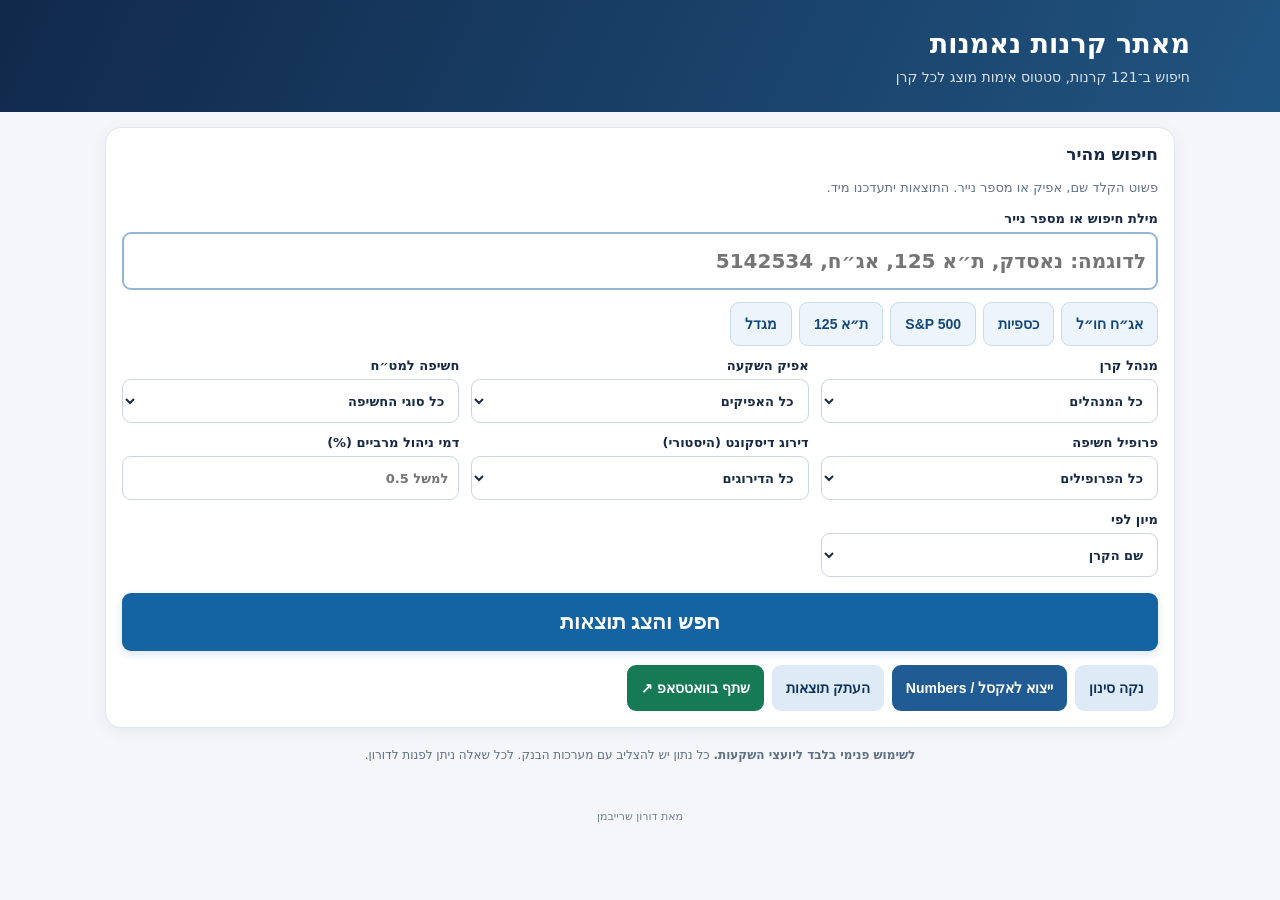
==== commit 84f89c48: "Rename S&P 500 tab and add WhatsApp site sharing" ====
--- a/flyers/index.html
+++ b/flyers/index.html
@@ -3,7 +3,7 @@
 .search-now{display:block;width:100%;margin-top:16px;min-height:58px;background:#1464a3;color:white;font-size:21px;font-weight:800;box-shadow:0 3px 8px #174e8029}.search-now:focus{outline:3px solid #72b2ff}.results-head{scroll-margin-top:16px}@media(max-width:680px){.search-now{min-height:60px;font-size:20px}}
 
 .quick-search{display:flex;gap:7px;flex-wrap:wrap}.shortcut{min-height:44px;background:#edf4fc;color:#124879;border:1px solid #c6dbef;font-size:14px}.shortcut:focus-visible{outline:3px solid #397dc4}#q{font-size:20px;border:2px solid #94b6d7;min-height:58px}.filters>.wide{min-width:0}@media(max-width:680px){.quick-search{grid-column:span 2}.shortcut{flex:1 1 auto}.filters{gap:10px}}
- .discount-rating{background:#e7f3e7;color:#17502a;font-weight:750;font-size:13px;border-radius:8px;padding:7px 10px;margin-top:8px;display:inline-block} .validation{font-size:12px;color:#674d1e;background:#fff3d8;padding:6px 8px;border-radius:7px;margin:7px 0;display:inline-block}.validation a{color:#1a4f86;text-decoration:underline}.validation.ok{color:#144c37;background:#e9f7ee}</style></head><body><header><div style="max-width:1100px;margin:auto"><h1>מאתר קרנות נאמנות</h1><p class="sub">חיפוש ב־121 קרנות, סטטוס אימות מוצג לכל קרן</p></div></header><main><div id="js-warning" class="panel" style="background:#fff7e7;color:#643e16"><b>שימו לב:</b> במציג הקבצים הזה החיפוש האינטראקטיבי עשוי להיות חסום. הרשימה המלאה מופיעה למטה. כדי לסנן יש לפתוח בדפדפן Safari (ולא בתצוגה מקדימה של WhatsApp או ChatGPT).</div><section class="panel"><h2>חיפוש מהיר</h2><p class="muted" style="margin:0 0 12px">פשוט הקלד שם, אפיק או מספר נייר. התוצאות יתעדכנו מיד.</p><div class="filters"><label class="field wide">מילת חיפוש או מספר נייר<input id="q" placeholder="לדוגמה: נאסדק, ת״א 125, אג״ח, 5142534" autocomplete="off" type="search" enterkeyhint="search" aria-label="חיפוש קרן או מספר נייר"></label><div class="wide quick-search" role="group" aria-label="חיפושים נפוצים"><button type="button" class="shortcut" data-query="אגח חול">אג״ח חו״ל</button><button type="button" class="shortcut" data-query="כספית">כספיות</button><button type="button" class="shortcut" data-query="S&P 500">S&P 500 מניות</button><button type="button" class="shortcut" data-query="תא 125">ת״א 125</button><button type="button" class="shortcut" data-query="מגדל">מגדל</button></div><label class="field">מנהל קרן<select id="manager"><option value="">כל המנהלים</option></select></label><label class="field">אפיק השקעה<select id="category"><option value="">כל האפיקים</option></select></label><label class="field">חשיפה למט״ח<select id="currency"><option value="">כל סוגי החשיפה</option><option value="מנוטרלת">מנוטרלת מט״ח</option><option value="חשופה">חשופת מט״ח</option><option value="מוגבלת">מוגבלת מט״ח</option><option value="דולר">דולרית / נקובה בדולר</option><option value="שקל">שקלית (פרופיל 00)</option></select></label><label class="field">פרופיל חשיפה<select id="profile"><option value="">כל הפרופילים</option></select></label><label class="field">דירוג דיסקונט (היסטורי)<select id="rating"><option value="">כל הדירוגים</option><option value="rated">בעלות דירוג בלבד</option><option value="5">דירוג 5</option><option value="4">דירוג 4</option><option value="3">דירוג 3</option><option value="2">דירוג 2</option><option value="1">דירוג 1</option></select></label><label class="field">דמי ניהול מרביים (%)<input type="number" id="fee" min="0" max="10" step="0.01" placeholder="למשל 0.5"></label><label class="field">מיון לפי<select id="sort"><option value="name">שם הקרן</option><option value="fee">דמי ניהול, מהנמוך לגבוה</option><option value="feeDesc">דמי ניהול, מהגבוה לנמוך</option><option value="number">מספר נייר</option><option value="manager">מנהל קרן</option></select></label></div><button type="button" id="searchNow" class="search-now">חפש והצג תוצאות</button><div class="actions"><button id="reset">נקה סינון</button><button id="export" class="primary">ייצוא לאקסל / Numbers</button><button id="copy">העתק תוצאות</button></div></section><section id="resultsArea" hidden style="display:none"><div class="results-head" id="resultsStart"><p class="count" id="count"></p><span class="muted">דמי ניהול ודירוגים לפי פרסומים, אינם נתונים חיים</span></div><div id="cards" class="cards"><div class="muted">טוען את רשימת הקרנות…</div></div></section><p class="foot" style="text-align:center"><strong>לשימוש פנימי בלבד ליועצי השקעות.</strong> כל נתון יש להצליב עם מערכות הבנק. לכל שאלה ניתן לפנות לדורון.</p><footer style="font-size:11px;color:#718096;text-align:center;padding:5px 0 22px">מאת דורון שרייבמן</footer></main><script>
+ .discount-rating{background:#e7f3e7;color:#17502a;font-weight:750;font-size:13px;border-radius:8px;padding:7px 10px;margin-top:8px;display:inline-block} .validation{font-size:12px;color:#674d1e;background:#fff3d8;padding:6px 8px;border-radius:7px;margin:7px 0;display:inline-block}.validation a{color:#1a4f86;text-decoration:underline}.validation.ok{color:#144c37;background:#e9f7ee}.whatsapp-share{background:#167a55;color:#fff;min-height:46px}.whatsapp-share:focus-visible{outline:3px solid #70c8a4}</style></head><body><header><div style="max-width:1100px;margin:auto"><h1>מאתר קרנות נאמנות</h1><p class="sub">חיפוש ב־121 קרנות, סטטוס אימות מוצג לכל קרן</p></div></header><main><div id="js-warning" class="panel" style="background:#fff7e7;color:#643e16"><b>שימו לב:</b> במציג הקבצים הזה החיפוש האינטראקטיבי עשוי להיות חסום. הרשימה המלאה מופיעה למטה. כדי לסנן יש לפתוח בדפדפן Safari (ולא בתצוגה מקדימה של WhatsApp או ChatGPT).</div><section class="panel"><h2>חיפוש מהיר</h2><p class="muted" style="margin:0 0 12px">פשוט הקלד שם, אפיק או מספר נייר. התוצאות יתעדכנו מיד.</p><div class="filters"><label class="field wide">מילת חיפוש או מספר נייר<input id="q" placeholder="לדוגמה: נאסדק, ת״א 125, אג״ח, 5142534" autocomplete="off" type="search" enterkeyhint="search" aria-label="חיפוש קרן או מספר נייר"></label><div class="wide quick-search" role="group" aria-label="חיפושים נפוצים"><button type="button" class="shortcut" data-query="אגח חול">אג״ח חו״ל</button><button type="button" class="shortcut" data-query="כספית">כספיות</button><button type="button" class="shortcut" data-query="S&P 500">S&P 500</button><button type="button" class="shortcut" data-query="תא 125">ת״א 125</button><button type="button" class="shortcut" data-query="מגדל">מגדל</button></div><label class="field">מנהל קרן<select id="manager"><option value="">כל המנהלים</option></select></label><label class="field">אפיק השקעה<select id="category"><option value="">כל האפיקים</option></select></label><label class="field">חשיפה למט״ח<select id="currency"><option value="">כל סוגי החשיפה</option><option value="מנוטרלת">מנוטרלת מט״ח</option><option value="חשופה">חשופת מט״ח</option><option value="מוגבלת">מוגבלת מט״ח</option><option value="דולר">דולרית / נקובה בדולר</option><option value="שקל">שקלית (פרופיל 00)</option></select></label><label class="field">פרופיל חשיפה<select id="profile"><option value="">כל הפרופילים</option></select></label><label class="field">דירוג דיסקונט (היסטורי)<select id="rating"><option value="">כל הדירוגים</option><option value="rated">בעלות דירוג בלבד</option><option value="5">דירוג 5</option><option value="4">דירוג 4</option><option value="3">דירוג 3</option><option value="2">דירוג 2</option><option value="1">דירוג 1</option></select></label><label class="field">דמי ניהול מרביים (%)<input type="number" id="fee" min="0" max="10" step="0.01" placeholder="למשל 0.5"></label><label class="field">מיון לפי<select id="sort"><option value="name">שם הקרן</option><option value="fee">דמי ניהול, מהנמוך לגבוה</option><option value="feeDesc">דמי ניהול, מהגבוה לנמוך</option><option value="number">מספר נייר</option><option value="manager">מנהל קרן</option></select></label></div><button type="button" id="searchNow" class="search-now">חפש והצג תוצאות</button><div class="actions"><button id="reset">נקה סינון</button><button id="export" class="primary">ייצוא לאקסל / Numbers</button><button id="copy">העתק תוצאות</button><button type="button" id="shareWhatsApp" class="whatsapp-share">שתף בוואטסאפ ↗</button></div></section><section id="resultsArea" hidden style="display:none"><div class="results-head" id="resultsStart"><p class="count" id="count"></p><span class="muted">דמי ניהול ודירוגים לפי פרסומים, אינם נתונים חיים</span></div><div id="cards" class="cards"><div class="muted">טוען את רשימת הקרנות…</div></div></section><p class="foot" style="text-align:center"><strong>לשימוש פנימי בלבד ליועצי השקעות.</strong> כל נתון יש להצליב עם מערכות הבנק. לכל שאלה ניתן לפנות לדורון.</p><footer style="font-size:11px;color:#718096;text-align:center;padding:5px 0 22px">מאת דורון שרייבמן</footer></main><script>
 document.getElementById('js-warning').style.display='none';
 const funds=[{"manager":"ילין לפידות","name":"כספית כשרה","number":"5141452","fee":0.06,"category":"כספית","profile":"00","currency":"שקל","source":"פרסום מצולם, אוקטובר 2026","note":"בפרסום נרשמו דמי ניהול 0.06%, בכפוף לעדכון.","validationStatus":"אימות חיצוני חלקי","validationUrl":"https://www.bizportal.co.il/mutualfunds/quote/generalview/5141452","validationFields":"מספר נייר, מנהל, שם, פרופיל, דמי ניהול"},{"manager":"ילין לפידות","name":"כספית דולרית נקובה $","number":"5142534","fee":0.1,"category":"כספית","profile":"0D","currency":"דולר","source":"פרסום מצולם, אוקטובר 2026","note":"התחייבות בפרסום לדמי ניהול עד סוף 2027; יש לבדוק אם עודכן.","validationStatus":"טרם אומת חיצונית"},{"manager":"ילין לפידות","name":"מחקה ת״א 35","number":"5143151","fee":0,"category":"מניות ישראל","profile":"4A","currency":"מוגבלת","source":"פרסום מצולם, אוקטובר 2026","note":"דמי הניהול 0% בפרסום כפופים לתנאי המבצע ולמועד סיומו; יש לאמת לפני פעולה.","validationStatus":"טרם אומת חיצונית"},{"manager":"ילין לפידות","name":"מחקה ת״א 35 משקל שווה","number":"5143144","fee":0,"category":"מניות ישראל","profile":"4A","currency":"מוגבלת","source":"פרסום מצולם, אוקטובר 2026","note":"דמי הניהול 0% בפרסום כפופים לתנאי המבצע ולמועד סיומו; יש לאמת לפני פעולה.","validationStatus":"טרם אומת חיצונית"},{"manager":"ילין לפידות","name":"מחקה ת״א 125","number":"5143136","fee":0,"category":"מניות ישראל","profile":"4A","currency":"מוגבלת","source":"פרסום מצולם, אוקטובר 2026","note":"דמי הניהול 0% בפרסום כפופים לתנאי המבצע ולמועד סיומו; יש לאמת לפני פעולה.","validationStatus":"טרם אומת חיצונית"},{"manager":"ילין לפידות","name":"מחקה S&P 500","number":"5139282","fee":0,"category":"מניות חו״ל","profile":"4D","currency":"חשופה","source":"פרסום מצולם, אוקטובר 2026","note":"דמי הניהול 0% בפרסום כפופים לתנאי המבצע ולמועד סיומו; יש לאמת לפני פעולה.","validationStatus":"טרם אומת חיצונית"},{"manager":"ילין לפידות","name":"מחקה S&P 500 מנוטרלת מט״ח","number":"5139290","fee":0,"category":"מניות חו״ל","profile":"4A","currency":"מנוטרלת","source":"פרסום מצולם, אוקטובר 2026","note":"דמי הניהול 0% בפרסום כפופים לתנאי המבצע ולמועד סיומו; יש לאמת לפני פעולה.","validationStatus":"טרם אומת חיצונית"},{"manager":"ילין לפידות","name":"מחקה S&P World","number":"5139308","fee":0,"category":"מניות חו״ל","profile":"4D","currency":"חשופה","source":"פרסום מצולם, אוקטובר 2026","note":"דמי הניהול 0% בפרסום כפופים לתנאי המבצע ולמועד סיומו; יש לאמת לפני פעולה.","validationStatus":"טרם אומת חיצונית"},{"manager":"ילין לפידות","name":"מחקה S&P World מנוטרלת דולר","number":"5139316","fee":0,"category":"מניות חו״ל","profile":"4A","currency":"מנוטרלת","source":"פרסום מצולם, אוקטובר 2026","note":"דמי הניהול 0% בפרסום כפופים לתנאי המבצע ולמועד סיומו; יש לאמת לפני פעולה.","validationStatus":"טרם אומת חיצונית"},{"manager":"ילין לפידות","name":"מחקה Nasdaq 100","number":"5142153","fee":0,"category":"מניות חו״ל","profile":"4D","currency":"חשופה","source":"פרסום מצולם, אוקטובר 2026","note":"דמי הניהול 0% בפרסום כפופים לתנאי המבצע ולמועד סיומו; יש לאמת לפני פעולה.","validationStatus":"טרם אומת חיצונית"},{"manager":"ילין לפידות","name":"מחקה Nasdaq 100 מנוטרלת מט״ח","number":"5142161","fee":0,"category":"מניות חו״ל","profile":"4A","currency":"מנוטרלת","source":"פרסום מצולם, אוקטובר 2026","note":"דמי הניהול 0% בפרסום כפופים לתנאי המבצע ולמועד סיומו; יש לאמת לפני פעולה.","validationStatus":"טרם אומת חיצונית"},{"manager":"ילין לפידות","name":"אג״ח חו״ל נקוב $","number":"5121710","fee":0.79,"category":"אג״ח חו״ל","profile":"1D","currency":"דולר","source":"פרסום מצולם, אוקטובר 2026","note":"","validationStatus":"טרם אומת חיצונית"},{"manager":"ילין לפידות","name":"מניות חו״ל נקובה $","number":"5127089","fee":1.7,"category":"מניות חו״ל","profile":"4D","currency":"דולר","source":"פרסום מצולם, אוקטובר 2026","note":"","validationStatus":"טרם אומת חיצונית"},{"manager":"ילין לפידות","name":"מחקה S&P 500 Market Leaders נקובה $","number":"5140678","fee":0.7,"category":"מניות חו״ל","profile":"4D","currency":"דולר","source":"פרסום מצולם, אוקטובר 2026","note":"","validationStatus":"טרם אומת חיצונית"},{"manager":"מיטב","name":"אג״ח מדינה ללא מניות","number":"5134663","fee":0.59,"category":"אג״ח מדינה","profile":"0A","currency":"מוגבלת","source":"פרסום מצולם, אוקטובר 2026","note":"","validationStatus":"טרם אומת חיצונית"},{"manager":"מיטב","name":"ממשלתי + 10%","number":"5107651","fee":0.65,"category":"אג״ח מדינה","profile":"1A","currency":"מוגבלת","source":"פרסום מצולם, אוקטובר 2026","note":"","validationStatus":"טרם אומת חיצונית"},{"manager":"מיטב","name":"מדינה + 20%","number":"5111307","fee":0.65,"category":"אג״ח מדינה","profile":"2A","currency":"מוגבלת","source":"פרסום מצולם, אוקטובר 2026","note":"","validationStatus":"טרם אומת חיצונית"},{"manager":"מיטב","name":"אג״ח ללא מניות","number":"5134036","fee":0.59,"category":"אג״ח כללי","profile":"0B","currency":"מוגבלת","source":"פרסום מצולם, אוקטובר 2026","note":"","validationStatus":"טרם אומת חיצונית"},{"manager":"מיטב","name":"אג״ח מודל ESG","number":"5140355","fee":0.59,"category":"אג״ח כללי","profile":"0B","currency":"מוגבלת","source":"פרסום מצולם, אוקטובר 2026","note":"","validationStatus":"טרם אומת חיצונית"},{"manager":"מיטב","name":"סולידית פלוס","number":"5127030","fee":0.59,"category":"אג״ח כללי","profile":"1A","currency":"מוגבלת","source":"פרסום מצולם, אוקטובר 2026","note":"","validationStatus":"טרם אומת חיצונית"},{"manager":"מיטב","name":"10/90 מודל ESG","number":"5137872","fee":0.59,"category":"אג״ח כללי","profile":"1B","currency":"מוגבלת","source":"פרסום מצולם, אוקטובר 2026","note":"","validationStatus":"טרם אומת חיצונית"},{"manager":"מיטב","name":"20/80 מודל ESG","number":"5137880","fee":0.65,"category":"אג״ח כללי","profile":"2B","currency":"מוגבלת","source":"פרסום מצולם, אוקטובר 2026","note":"","validationStatus":"טרם אומת חיצונית"},{"manager":"מיטב","name":"תיק השקעות 15/85","number":"5126347","fee":0.69,"category":"אג״ח כללי","profile":"2C","currency":"חשופה","source":"פרסום מצולם, אוקטובר 2026","note":"","validationStatus":"טרם אומת חיצונית"},{"manager":"מיטב","name":"אג״ח + 20%","number":"5118237","fee":0.79,"category":"אג״ח כללי","profile":"2B","currency":"מוגבלת","source":"פרסום מצולם, אוקטובר 2026","note":"","validationStatus":"טרם אומת חיצונית"},{"manager":"מיטב","name":"25/75","number":"5134028","fee":0.59,"category":"אג״ח כללי","profile":"2B","currency":"מוגבלת","source":"פרסום מצולם, אוקטובר 2026","note":"","validationStatus":"טרם אומת חיצונית"},{"manager":"מיטב","name":"תיק השקעות+30","number":"5118716","fee":0.79,"category":"אג״ח כללי","profile":"2B","currency":"מוגבלת","source":"פרסום מצולם, אוקטובר 2026","note":"","validationStatus":"טרם אומת חיצונית"},{"manager":"מיטב","name":"60/40","number":"5126065","fee":0.79,"category":"מעורבת","profile":"3B","currency":"מוגבלת","source":"פרסום מצולם, אוקטובר 2026","note":"","validationStatus":"טרם אומת חיצונית"},{"manager":"מיטב","name":"תיק השקעות עד 50%","number":"5126024","fee":0.78,"category":"מעורבת","profile":"3C","currency":"חשופה","source":"פרסום מצולם, אוקטובר 2026","note":"","validationStatus":"טרם אומת חיצונית"},{"manager":"מיטב","name":"אג״ח קונצרני A ומעלה","number":"5137799","fee":0.59,"category":"אג״ח קונצרני","profile":"0B","currency":"מוגבלת","source":"פרסום מצולם, אוקטובר 2026","note":"","validationStatus":"טרם אומת חיצונית"},{"manager":"מיטב","name":"קונצרני שקלי פלוס","number":"5123146","fee":0.69,"category":"אג״ח קונצרני","profile":"1A","currency":"מוגבלת","source":"פרסום מצולם, אוקטובר 2026","note":"","validationStatus":"טרם אומת חיצונית"},{"manager":"מיטב","name":"קונצרני פלוס","number":"5114640","fee":0.79,"category":"אג״ח קונצרני","profile":"1A","currency":"מוגבלת","source":"פרסום מצולם, אוקטובר 2026","note":"","validationStatus":"טרם אומת חיצונית"},{"manager":"מיטב","name":"ת״א 125","number":"5100474","fee":1.85,"category":"מניות ישראל","profile":"4A","currency":"מוגבלת","source":"פרסום מצולם, אוקטובר 2026","note":"","validationStatus":"אימות חיצוני חלקי","validationUrl":"https://www.bizportal.co.il/MutualFunds/Quote/GeneralView/5100474","validationFields":"מספר נייר, מנהל, שם, פרופיל, דמי ניהול"},{"manager":"מיטב","name":"מניות ESG ישראל","number":"5118930","fee":1.5,"category":"מניות ישראל","profile":"4B","currency":"מוגבלת","source":"פרסום מצולם, אוקטובר 2026","note":"","validationStatus":"טרם אומת חיצונית"},{"manager":"מיטב","name":"סקיי מניות","number":"5103692","fee":1.59,"category":"מניות ישראל","profile":"4A","currency":"מוגבלת","source":"פרסום מצולם, אוקטובר 2026","note":"","validationStatus":"טרם אומת חיצונית"},{"manager":"מיטב","name":"סקיי השקעות","number":"5520044","fee":1.5,"category":"מעורבת","profile":"4D","currency":"חשופה","source":"פרסום מצולם, אוקטובר 2026","note":"","validationStatus":"טרם אומת חיצונית"},{"manager":"מיטב","name":"מניות מומנטום","number":"5139332","fee":1.05,"category":"מניות ישראל","profile":"4B","currency":"מוגבלת","source":"פרסום מצולם, אוקטובר 2026","note":"","validationStatus":"טרם אומת חיצונית"},{"manager":"מיטב","name":"ת״א 125 מומנטום","number":"5140504","fee":1.05,"category":"מניות ישראל","profile":"4A","currency":"מוגבלת","source":"פרסום מצולם, אוקטובר 2026","note":"","validationStatus":"טרם אומת חיצונית"},{"manager":"מיטב","name":"מניות LONG RUN","number":"5124938","fee":0.8,"category":"מניות ישראל","profile":"4A","currency":"מוגבלת","source":"פרסום מצולם, אוקטובר 2026","note":"בפרסום מופיע גם שיעור הוספה 0.5%. אינו כלול בדמי הניהול.","validationStatus":"טרם אומת חיצונית"},{"manager":"מיטב","name":"מניות טכנולוגיה חו״ל","number":"5101019","fee":1.69,"category":"מניות חו״ל","profile":"4D","currency":"חשופה","source":"פרסום מצולם, אוקטובר 2026","note":"","validationStatus":"טרם אומת חיצונית"},{"manager":"מיטב","name":"מניות חו״ל עד 30% מט״ח","number":"5121736","fee":1.49,"category":"מניות חו״ל","profile":"4B","currency":"מוגבלת","source":"פרסום מצולם, אוקטובר 2026","note":"","validationStatus":"טרם אומת חיצונית"},{"manager":"מיטב","name":"כספית דולרית","number":"5100672","fee":0.28,"category":"כספית","profile":"0D","currency":"דולר","source":"פרסום מצולם, אוקטובר 2026","note":"","validationStatus":"טרם אומת חיצונית"},{"manager":"מיטב","name":"כספית דולרית נקובה $","number":"5138326","fee":0.14,"category":"כספית","profile":"0D","currency":"דולר","source":"פרסום מצולם, אוקטובר 2026","note":"","validationStatus":"טרם אומת חיצונית"},{"manager":"מיטב","name":"אג״ח דולר","number":"5108683","fee":0.79,"category":"אג״ח חו״ל","profile":"0D","currency":"דולר","source":"פרסום מצולם, אוקטובר 2026","note":"","validationStatus":"טרם אומת חיצונית"},{"manager":"מיטב","name":"90/10 תיק אג״ח חו״ל עד 30% מט״ח","number":"5121694","fee":0.65,"category":"אג״ח חו״ל","profile":"1B","currency":"מוגבלת","source":"פרסום מצולם, אוקטובר 2026","note":"","validationStatus":"טרם אומת חיצונית"},{"manager":"מיטב","name":"לונג שורט מניות קרן גידור בנאמנות","number":"1194232","fee":1.35,"category":"קרן גידור בנאמנות","profile":"4D","currency":"חשופה","source":"פרסום מצולם, אוקטובר 2026","note":"בפרסום מופיעים גם דמי הצלחה 20%, נוסף על דמי הניהול.","validationStatus":"טרם אומת חיצונית"},{"manager":"אנליסט","name":"ATF סל ת״א 125","number":"1238203","fee":0,"category":"מניות ישראל","profile":"4A","currency":"מוגבלת","source":"פרסום מצולם, אוקטובר 2026","note":"דמי הניהול 0% בפרסום כפופים לתנאי המבצע ולמועד סיומו; יש לאמת לפני פעולה.","validationStatus":"טרם אומת חיצונית"},{"manager":"אנליסט","name":"ATF סל ת״א 200","number":"1238104","fee":0,"category":"מניות ישראל","profile":"4A","currency":"מוגבלת","source":"פרסום מצולם, אוקטובר 2026","note":"דמי הניהול 0% בפרסום כפופים לתנאי המבצע ולמועד סיומו; יש לאמת לפני פעולה.","validationStatus":"טרם אומת חיצונית"},{"manager":"אנליסט","name":"ATF מחקה ת״א 200","number":"5139951","fee":0.2,"category":"מניות ישראל","profile":"4A","currency":"מוגבלת","source":"פרסום מצולם, אוקטובר 2026","note":"","validationStatus":"טרם אומת חיצונית"},{"manager":"אנליסט","name":"ATF מחקה ת״א 20","number":"5139936","fee":0.2,"category":"מניות ישראל","profile":"4A","currency":"מוגבלת","source":"פרסום מצולם, אוקטובר 2026","note":"","validationStatus":"טרם אומת חיצונית"},{"manager":"אנליסט","name":"ATF מחקה ת״א 50 ריאל","number":"5139944","fee":0.2,"category":"מניות ישראל","profile":"4A","currency":"מוגבלת","source":"פרסום מצולם, אוקטובר 2026","note":"","validationStatus":"טרם אומת חיצונית"},{"manager":"אנליסט","name":"ATF מחקה אינדקס בנקים ישראל","number":"5139175","fee":0.45,"category":"מניות ישראל","profile":"4A","currency":"מוגבלת","source":"פרסום מצולם, אוקטובר 2026","note":"","validationStatus":"טרם אומת חיצונית"},{"manager":"אנליסט","name":"ATF מחקה אינדקס חברות פרויקטים מניבים","number":"5142633","fee":0.45,"category":"מניות ישראל","profile":"4A","currency":"מוגבלת","source":"פרסום מצולם, אוקטובר 2026","note":"","validationStatus":"טרם אומת חיצונית"},{"manager":"אנליסט","name":"ATF מחקה אינדקס בנקים וביטוח ישראל","number":"5133236","fee":0.5,"category":"מניות ישראל","profile":"4A","currency":"מוגבלת","source":"פרסום מצולם, אוקטובר 2026","note":"","validationStatus":"טרם אומת חיצונית"},{"manager":"אנליסט","name":"ATF מחקה אינדקס ת״א 125 מומנטום ענפי","number":"5135165","fee":0.5,"category":"מניות ישראל","profile":"4A","currency":"מוגבלת","source":"פרסום מצולם, אוקטובר 2026","note":"","validationStatus":"טרם אומת חיצונית"},{"manager":"אנליסט","name":"ATF סל S&P 500","number":"1218916","fee":0,"category":"מניות חו״ל","profile":"4D","currency":"חשופה","source":"פרסום מצולם, אוקטובר 2026","note":"דמי הניהול 0% בפרסום כפופים לתנאי המבצע ולמועד סיומו; יש לאמת לפני פעולה.","validationStatus":"טרם אומת חיצונית"},{"manager":"אנליסט","name":"ATF סל S&P 500 מנוטרלת מט״ח","number":"1218924","fee":0,"category":"מניות חו״ל","profile":"4A","currency":"מנוטרלת","source":"פרסום מצולם, אוקטובר 2026","note":"דמי הניהול 0% בפרסום כפופים לתנאי המבצע ולמועד סיומו; יש לאמת לפני פעולה.","validationStatus":"טרם אומת חיצונית"},{"manager":"אנליסט","name":"ATF מחקה אינדקס מניות ארה״ב Large Cap מומנטום ענפי","number":"5137336","fee":0.65,"category":"מניות חו״ל","profile":"4D","currency":"חשופה","source":"פרסום מצולם, אוקטובר 2026","note":"","validationStatus":"טרם אומת חיצונית"},{"manager":"אנליסט","name":"ATF מחקה אינדקס מניות ארה״ב Large Cap מומנטום ענפי מנוטרלת מט״ח","number":"5136775","fee":0.65,"category":"מניות חו״ל","profile":"4A","currency":"מנוטרלת","source":"פרסום מצולם, אוקטובר 2026","note":"","validationStatus":"טרם אומת חיצונית"},{"manager":"אנליסט","name":"ATF מחקה תל בונד צמודות A","number":"5140116","fee":0,"category":"אג״ח קונצרני","profile":"00","currency":"שקל","source":"פרסום מצולם, אוקטובר 2026","note":"דמי הניהול 0% בפרסום כפופים לתנאי המבצע ולמועד סיומו; יש לאמת לפני פעולה.","validationStatus":"טרם אומת חיצונית"},{"manager":"אנליסט","name":"ATF מחקה תל בונד תשואות צמודות","number":"5140124","fee":0,"category":"אג״ח קונצרני","profile":"00","currency":"שקל","source":"פרסום מצולם, אוקטובר 2026","note":"דמי הניהול 0% בפרסום כפופים לתנאי המבצע ולמועד סיומו; יש לאמת לפני פעולה.","validationStatus":"טרם אומת חיצונית"},{"manager":"אנליסט","name":"ATF מחקה תל בונד 60 שקלי","number":"5142732","fee":0.1,"category":"אג״ח קונצרני","profile":"00","currency":"שקל","source":"פרסום מצולם, אוקטובר 2026","note":"","validationStatus":"טרם אומת חיצונית"},{"manager":"אנליסט","name":"ATF מחקה תל בונד AA פיזור מנפיקים","number":"5142740","fee":0.1,"category":"אג״ח קונצרני","profile":"00","currency":"שקל","source":"פרסום מצולם, אוקטובר 2026","note":"","validationStatus":"טרם אומת חיצונית"},{"manager":"אנליסט","name":"ATF מחקה תל בונד A פיזור מנפיקים","number":"5142757","fee":0.1,"category":"אג״ח קונצרני","profile":"00","currency":"שקל","source":"פרסום מצולם, אוקטובר 2026","note":"","validationStatus":"טרם אומת חיצונית"},{"manager":"אנליסט","name":"ATF מחקה אינדקס שקלים ארוכים עד 20% מדינה","number":"5137997","fee":0.2,"category":"אג״ח כללי","profile":"00","currency":"שקל","source":"פרסום מצולם, אוקטובר 2026","note":"","validationStatus":"טרם אומת חיצונית"},{"manager":"אנליסט","name":"ATF מחקה אינדקס אג״ח חברות ישראל EW TOP 100","number":"5133905","fee":0.2,"category":"אג״ח קונצרני","profile":"00","currency":"שקל","source":"פרסום מצולם, אוקטובר 2026","note":"","validationStatus":"טרם אומת חיצונית"},{"manager":"אנליסט","name":"ATF מחקה אינדקס EW TOP100 מרווח מעל הממוצע מותאם מח״מ","number":"5138359","fee":0.2,"category":"אג״ח קונצרני","profile":"00","currency":"שקל","source":"פרסום מצולם, אוקטובר 2026","note":"שם הקרן בתצלום אינו חד; דורש אימות לפי מספר נייר.","validationStatus":"אימות חיצוני חלקי","validationUrl":"https://finance.themarker.com/mtf/5138359","validationFields":"מספר נייר, מנהל, שם, פרופיל, דמי ניהול"},{"manager":"אנליסט","name":"ATF מחקה אינדקס אג״ח בנקים וחב׳ ממשלתיות","number":"5135975","fee":0.25,"category":"אג״ח קונצרני","profile":"00","currency":"שקל","source":"פרסום מצולם, אוקטובר 2026","note":"","validationStatus":"טרם אומת חיצונית"},{"manager":"אנליסט","name":"ATF מחקה משולבת אינדקס מניות 25% ואג״ח 75%","number":"5136676","fee":0.29,"category":"מעורבת","profile":"2B","currency":"מוגבלת","source":"פרסום מצולם, אוקטובר 2026","note":"","validationStatus":"טרם אומת חיצונית"},{"manager":"אנליסט","name":"ATF מחקה אינדקס אג״ח ממשלת ארה״ב מנוטרלת מט״ח","number":"5141817","fee":0.1,"category":"אג״ח חו״ל","profile":"0A","currency":"מנוטרלת","source":"פרסום מצולם, אוקטובר 2026","note":"","validationStatus":"טרם אומת חיצונית"},{"manager":"מגדל MTF","name":"MTF מחקה S&P 500 Bond Mega 30 Investment Grade 1-3 Year","number":"5128038","fee":0.25,"category":"אג״ח חו״ל","profile":"0D","currency":"חשופה","source":"פרסום מגדל MTF, אוקטובר 2026","note":"מח״מ מדד בפרסום: 1.81 שנים. דמי ניהול קבועים לפי הפרסום; לא נתונים חיים.","validationStatus":"טרם אומת חיצונית"},{"manager":"מגדל MTF","name":"MTF מחקה S&P 500 Bond Mega 30 Investment Grade 3-5 Year","number":"5127667","fee":0.25,"category":"אג״ח חו״ל","profile":"0D","currency":"חשופה","source":"פרסום מגדל MTF, אוקטובר 2026","note":"מח״מ מדד בפרסום: 3.46 שנים. דמי ניהול קבועים לפי הפרסום; לא נתונים חיים.","validationStatus":"טרם אומת חיצונית"},{"manager":"מגדל MTF","name":"MTF סל iBoxx US Liquid Investment Grade Top 30","number":"1191881","fee":0.25,"category":"אג״ח חו״ל","profile":"0D","currency":"חשופה","source":"פרסום מגדל MTF, אוקטובר 2026","note":"מח״מ מדד בפרסום: 5.60 שנים. דמי ניהול קבועים לפי הפרסום; לא נתונים חיים.","validationStatus":"טרם אומת חיצונית"},{"manager":"מגדל MTF","name":"MTF מחקה iBoxx US Liquid Investment Grade Top 30","number":"5138466","fee":0.2,"category":"אג״ח חו״ל","profile":"0D","currency":"חשופה","source":"פרסום מגדל MTF, אוקטובר 2026","note":"מח״מ מדד בפרסום: 5.60 שנים. דמי ניהול קבועים לפי הפרסום; לא נתונים חיים.","validationStatus":"טרם אומת חיצונית"},{"manager":"מגדל MTF","name":"MTF מחקה אינדקס Top 10 US Banks Bonds","number":"5138458","fee":0.25,"category":"אג״ח חו״ל","profile":"0D","currency":"חשופה","source":"פרסום מגדל MTF, אוקטובר 2026","note":"מח״מ מדד בפרסום: 2.95 שנים. דמי ניהול קבועים לפי הפרסום; לא נתונים חיים.","validationStatus":"טרם אומת חיצונית"},{"manager":"מגדל MTF","name":"MTF סל אינדקס אג״ח ממשלת ארה״ב מח״מ 10 קבוע","number":"1219294","fee":0.1,"category":"אג״ח חו״ל","profile":"0D","currency":"חשופה","source":"פרסום מגדל MTF, אוקטובר 2026","note":"מח״מ מדד בפרסום: 9.93 שנים. דמי ניהול קבועים לפי הפרסום; לא נתונים חיים.","validationStatus":"טרם אומת חיצונית"},{"manager":"מגדל MTF","name":"MTF מחקה S&P 500 Bond Mega 30 Investment Grade 3-5 Year מנוטרלת מט״ח","number":"5138482","fee":0.2,"category":"אג״ח חו״ל","profile":"0A","currency":"מנוטרלת","source":"פרסום מגדל MTF, אוקטובר 2026","note":"מח״מ מדד בפרסום: 3.46 שנים. דמי ניהול קבועים לפי הפרסום; לא נתונים חיים.","validationStatus":"טרם אומת חיצונית"},{"manager":"מגדל MTF","name":"MTF מחקה iBoxx US Liquid Investment Grade Top 30 מנוטרלת מט״ח","number":"5121207","fee":0.25,"category":"אג״ח חו״ל","profile":"0A","currency":"מנוטרלת","source":"פרסום מגדל MTF, אוקטובר 2026","note":"מח״מ מדד בפרסום: 5.60 שנים. דמי ניהול קבועים לפי הפרסום; לא נתונים חיים.","validationStatus":"טרם אומת חיצונית"},{"manager":"מגדל MTF","name":"MTF מחקה אינדקס אג״ח ממשלת ארה״ב מח״מ 10 קבוע מנוטרלת מט״ח","number":"5137773","fee":0.1,"category":"אג״ח חו״ל","profile":"0A","currency":"מנוטרלת","source":"פרסום מגדל MTF, אוקטובר 2026","note":"מח״מ מדד בפרסום: 9.93 שנים. דמי ניהול קבועים לפי הפרסום; לא נתונים חיים.","validationStatus":"טרם אומת חיצונית"},{"manager":"מגדל MTF","name":"MTF סל אינדקס אג״ח ממשלת ארה״ב מח״מ 10 קבוע מנוטרלת מט״ח","number":"1243997","fee":0.1,"category":"אג״ח חו״ל","profile":"0A","currency":"מנוטרלת","source":"פרסום מגדל MTF, אוקטובר 2026","note":"מח״מ מדד בפרסום: 9.93 שנים. דמי ניהול קבועים לפי הפרסום; לא נתונים חיים.","validationStatus":"טרם אומת חיצונית"},{"manager":"מגדל MTF","name":"MTF מחקה S&P 500 Bond Mega 30 Investment Grade 5-7 Year נקובה בדולר","number":"5137716","fee":0.25,"category":"אג״ח חו״ל","profile":"0D","currency":"דולר","source":"פרסום מגדל MTF, אוקטובר 2026","note":"מח״מ מדד בפרסום: 4.95 שנים. דמי ניהול קבועים לפי הפרסום; לא נתונים חיים.","validationStatus":"אימות חיצוני חלקי","validationUrl":"https://www.bizportal.co.il/mutualfunds/quote/generalview/5137716","validationFields":"מספר נייר, מנהל, שם, פרופיל, דמי ניהול"},{"manager":"מגדל MTF","name":"MTF מחקה אינדקס מדינת ישראל דולר לפדיון 2030 (מתגלגל כל 6 שנים) נקובה $","number":"5139514","fee":0.2,"category":"אג״ח חו״ל","profile":"0D","currency":"דולר","source":"פרסום מגדל MTF, אוקטובר 2026","note":"מח״מ מדד בפרסום: 3.19 שנים. דמי ניהול קבועים לפי הפרסום; לא נתונים חיים.","validationStatus":"אימות חיצוני חלקי","validationUrl":"https://www.bizportal.co.il/mutualfunds/quote/generalview/5139514","validationFields":"מספר נייר, מנהל, שם, פרופיל, דמי ניהול"},{"manager":"מגדל MTF","name":"MTF מחקה אינדקס מדינת ישראל דולר לפדיון 2035 נקובה בדולר","number":"5142344","fee":0.2,"category":"אג״ח חו״ל","profile":"0D","currency":"דולר","source":"פרסום מגדל MTF, אוקטובר 2026","note":"מח״מ מדד בפרסום: 6.66 שנים. דמי ניהול קבועים לפי הפרסום; לא נתונים חיים.","validationStatus":"טרם אומת חיצונית"},{"manager":"אי.בי.אי.","name":"אי.בי.אי. (1A) אג\"ח פלוס 10/90","number":"5126495","fee":0.55,"category":"10/90","profile":"1A","currency":"כן","source":"מאגר פנימי, פרסום מדורג","note":"דירוג דיסקונט על פי פרסום שנקלט בעבר. יש לאמת עדכניות מול הבנק.","discountRating":5,"ratingSource":"IMG_B8F2B398-E7B5-4FC1-BB60-61E27898D710.jpeg","validationStatus":"טרם אומת חיצונית","ratingVerification":"דירוג היסטורי, טרם אומת מול דיסקונט"},{"manager":"אי.בי.אי.","name":"אי.בי.אי. (1B) עד 3 שנים 10/90","number":"5127949","fee":0.69,"category":"10/90","profile":"1B","currency":"כן","source":"מאגר פנימי, פרסום מדורג","note":"דירוג דיסקונט על פי פרסום שנקלט בעבר. יש לאמת עדכניות מול הבנק.","discountRating":5,"ratingSource":"IMG_B8F2B398-E7B5-4FC1-BB60-61E27898D710.jpeg","validationStatus":"טרם אומת חיצונית","ratingVerification":"דירוג היסטורי, טרם אומת מול דיסקונט"},{"manager":"איילון","name":"איילון (1B) 10/90","number":"5130307","fee":0.8,"category":"10/90","profile":"1B","currency":"כן","source":"מאגר פנימי, פרסום מדורג","note":"דירוג דיסקונט על פי פרסום שנקלט בעבר. יש לאמת עדכניות מול הבנק.","discountRating":5,"ratingSource":"IMG_F8FA54BC-A1EF-48BF-A2BA-7B5DCB447E5B.jpeg","validationStatus":"טרם אומת חיצונית","ratingVerification":"דירוג היסטורי, טרם אומת מול דיסקונט"},{"manager":"מגדל","name":"מגדל (1B) 10/90","number":"5106208","fee":0.59,"category":"10/90","profile":"1B","currency":"כן","source":"מאגר פנימי, פרסום מדורג","note":"דירוג דיסקונט על פי פרסום שנקלט בעבר. יש לאמת עדכניות מול הבנק.","discountRating":5,"ratingSource":"IMG_9E43E057-B1AB-4105-B7CD-512D8AF98424.jpeg","validationStatus":"טרם אומת חיצונית","ratingVerification":"דירוג היסטורי, טרם אומת מול דיסקונט"},{"manager":"אי.בי.אי.","name":"אי.בי.אי. (2B) 15/85","number":"5119417","fee":0.79,"category":"15/85","profile":"2B","currency":"כן","source":"מאגר פנימי, פרסום מדורג","note":"דירוג דיסקונט על פי פרסום שנקלט בעבר. יש לאמת עדכניות מול הבנק.","discountRating":5,"ratingSource":"IMG_B8F2B398-E7B5-4FC1-BB60-61E27898D710.jpeg","validationStatus":"טרם אומת חיצונית","ratingVerification":"דירוג היסטורי, טרם אומת מול דיסקונט"},{"manager":"אי.בי.אי.","name":"אי.בי.אי. (2B) אג\"ח + 15%","number":"5127204","fee":0.69,"category":"15/85","profile":"2B","currency":"כן","source":"מאגר פנימי, פרסום מדורג","note":"דירוג דיסקונט על פי פרסום שנקלט בעבר. יש לאמת עדכניות מול הבנק.","discountRating":5,"ratingSource":"IMG_B8F2B398-E7B5-4FC1-BB60-61E27898D710.jpeg","validationStatus":"טרם אומת חיצונית","ratingVerification":"דירוג היסטורי, טרם אומת מול דיסקונט"},{"manager":"הראל","name":"הראל (2D) 15/85 - נקובה $","number":"5132998","fee":0.69,"category":"15/85","profile":"2D","currency":"כן","source":"מאגר פנימי, פרסום מדורג","note":"דירוג דיסקונט על פי פרסום שנקלט בעבר. יש לאמת עדכניות מול הבנק.","discountRating":5,"ratingSource":"IMG_6011F881-0128-4B95-B204-732C3CEBACCC.jpeg","validationStatus":"טרם אומת חיצונית","ratingVerification":"דירוג היסטורי, טרם אומת מול דיסקונט"},{"manager":"אנליסט","name":"אנליסט (2B) 20/80","number":"5116033","fee":0.84,"category":"20/80","profile":"2B","currency":"כן","source":"מאגר פנימי, פרסום מדורג","note":"דירוג דיסקונט על פי פרסום שנקלט בעבר. יש לאמת עדכניות מול הבנק.","discountRating":5,"ratingSource":"IMG_F428EA37-C517-4D69-A47E-03B76E3A64ED.jpeg","validationStatus":"טרם אומת חיצונית","ratingVerification":"דירוג היסטורי, טרם אומת מול דיסקונט"},{"manager":"אנליסט","name":"אנליסט (2B) פיזור רחב 20/80","number":"5125109","fee":0.74,"category":"20/80","profile":"2B","currency":"כן","source":"מאגר פנימי, פרסום מדורג","note":"דירוג דיסקונט על פי פרסום שנקלט בעבר. יש לאמת עדכניות מול הבנק.","discountRating":5,"ratingSource":"IMG_F428EA37-C517-4D69-A47E-03B76E3A64ED.jpeg","validationStatus":"טרם אומת חיצונית","ratingVerification":"דירוג היסטורי, טרם אומת מול דיסקונט"},{"manager":"הראל","name":"הראל (2B) ישראל 25/75","number":"5102488","fee":0.63,"category":"25/75","profile":"2B","currency":"כן","source":"מאגר פנימי, פרסום מדורג","note":"דירוג דיסקונט על פי פרסום שנקלט בעבר. יש לאמת עדכניות מול הבנק.","discountRating":4,"ratingSource":"IMG_6011F881-0128-4B95-B204-732C3CEBACCC.jpeg","validationStatus":"טרם אומת חיצונית","ratingVerification":"דירוג היסטורי, טרם אומת מול דיסקונט"},{"manager":"אי.בי.אי.","name":"אי.בי.אי. (2C) 30/70","number":"5122502","fee":0.89,"category":"30/70","profile":"2C","currency":"כן","source":"מאגר פנימי, פרסום מדורג","note":"דירוג דיסקונט על פי פרסום שנקלט בעבר. יש לאמת עדכניות מול הבנק.","discountRating":5,"ratingSource":"IMG_B8F2B398-E7B5-4FC1-BB60-61E27898D710.jpeg","validationStatus":"טרם אומת חיצונית","ratingVerification":"דירוג היסטורי, טרם אומת מול דיסקונט"},{"manager":"אנליסט","name":"אנליסט (2B) 30/70","number":"5139712","fee":0.58,"category":"30/70","profile":"2B","currency":"כן","source":"מאגר פנימי, פרסום מדורג","note":"דירוג דיסקונט על פי פרסום שנקלט בעבר. יש לאמת עדכניות מול הבנק.","discountRating":4,"ratingSource":"IMG_F428EA37-C517-4D69-A47E-03B76E3A64ED.jpeg","validationStatus":"טרם אומת חיצונית","ratingVerification":"דירוג היסטורי, טרם אומת מול דיסקונט"},{"manager":"מגדל","name":"מגדל (2B) תיק השקעות 30/70","number":"5102678","fee":0.79,"category":"30/70","profile":"2B","currency":"כן","source":"מאגר פנימי, פרסום מדורג","note":"דירוג דיסקונט על פי פרסום שנקלט בעבר. יש לאמת עדכניות מול הבנק.","discountRating":4,"ratingSource":"IMG_35D0F97D-A45E-476D-ACC1-155E81B3B775.jpeg","validationStatus":"טרם אומת חיצונית","ratingVerification":"דירוג היסטורי, טרם אומת מול דיסקונט"},{"manager":"אנליסט","name":"אנליסט (0A) אג\"ח מדורג A ומעלה מח\"מ 4 שנים","number":"5118328","fee":0.68,"category":"אג\"ח","profile":"0A","currency":"כן","source":"מאגר פנימי, פרסום מדורג","note":"דירוג דיסקונט על פי פרסום שנקלט בעבר. יש לאמת עדכניות מול הבנק.","discountRating":4,"ratingSource":"IMG_F428EA37-C517-4D69-A47E-03B76E3A64ED.jpeg","validationStatus":"טרם אומת חיצונית","ratingVerification":"דירוג היסטורי, טרם אומת מול דיסקונט"},{"manager":"אנליסט","name":"אנליסט (0B) אג\"ח","number":"5110523","fee":0.89,"category":"אג\"ח","profile":"0B","currency":"כן","source":"מאגר פנימי, פרסום מדורג","note":"דירוג דיסקונט על פי פרסום שנקלט בעבר. יש לאמת עדכניות מול הבנק.","discountRating":5,"ratingSource":"IMG_F428EA37-C517-4D69-A47E-03B76E3A64ED.jpeg","validationStatus":"טרם אומת חיצונית","ratingVerification":"דירוג היסטורי, טרם אומת מול דיסקונט"},{"manager":"הראל","name":"הראל (0C) קונצרני A ומעלה","number":"5107156","fee":0.59,"category":"אג\"ח חברות","profile":"0C","currency":"כן","source":"מאגר פנימי, פרסום מדורג","note":"דירוג דיסקונט על פי פרסום שנקלט בעבר. יש לאמת עדכניות מול הבנק.","discountRating":5,"ratingSource":"IMG_6011F881-0128-4B95-B204-732C3CEBACCC.jpeg","validationStatus":"טרם אומת חיצונית","ratingVerification":"דירוג היסטורי, טרם אומת מול דיסקונט"},{"manager":"הראל","name":"הראל (1A) אג\"ח קונצרני + 10%","number":"5115993","fee":0.49,"category":"אג\"ח חברות","profile":"1A","currency":"כן","source":"מאגר פנימי, פרסום מדורג","note":"דירוג דיסקונט על פי פרסום שנקלט בעבר. יש לאמת עדכניות מול הבנק.","discountRating":4,"ratingSource":"IMG_6011F881-0128-4B95-B204-732C3CEBACCC.jpeg","validationStatus":"טרם אומת חיצונית","ratingVerification":"דירוג היסטורי, טרם אומת מול דיסקונט"},{"manager":"הראל","name":"הראל (1A) קונצרני שקלי + 10%","number":"5107503","fee":0.5,"category":"אג\"ח חברות","profile":"1A","currency":"כן","source":"מאגר פנימי, פרסום מדורג","note":"דירוג דיסקונט על פי פרסום שנקלט בעבר. יש לאמת עדכניות מול הבנק.","discountRating":4,"ratingSource":"IMG_6011F881-0128-4B95-B204-732C3CEBACCC.jpeg","validationStatus":"טרם אומת חיצונית","ratingVerification":"דירוג היסטורי, טרם אומת מול דיסקונט"},{"manager":"הראל","name":"הראל (0B) אג\"ח בינלאומי עד 20% מט\"ח","number":"5117130","fee":0.78,"category":"אג\"ח חו\"ל","profile":"0B","currency":"כן","source":"מאגר פנימי, פרסום מדורג","note":"דירוג דיסקונט על פי פרסום שנקלט בעבר. יש לאמת עדכניות מול הבנק.","discountRating":4,"ratingSource":"IMG_6011F881-0128-4B95-B204-732C3CEBACCC.jpeg","validationStatus":"טרם אומת חיצונית","ratingVerification":"דירוג היסטורי, טרם אומת מול דיסקונט"},{"manager":"הראל","name":"הראל (0D) אג\"ח דולר בינלאומי","number":"5102371","fee":0.76,"category":"אג\"ח חו\"ל","profile":"0D","currency":"כן","source":"מאגר פנימי, פרסום מדורג","note":"דירוג דיסקונט על פי פרסום שנקלט בעבר. יש לאמת עדכניות מול הבנק.","discountRating":4,"ratingSource":"IMG_6011F881-0128-4B95-B204-732C3CEBACCC.jpeg","validationStatus":"טרם אומת חיצונית","ratingVerification":"דירוג היסטורי, טרם אומת מול דיסקונט"},{"manager":"הראל","name":"הראל (2B) אג\"ח חו\"ל ומניות עד 20% מט\"ח","number":"5111117","fee":0.74,"category":"אג\"ח חו\"ל","profile":"2B","currency":"כן","source":"מאגר פנימי, פרסום מדורג","note":"דירוג דיסקונט על פי פרסום שנקלט בעבר. יש לאמת עדכניות מול הבנק.","discountRating":5,"ratingSource":"IMG_6011F881-0128-4B95-B204-732C3CEBACCC.jpeg","validationStatus":"טרם אומת חיצונית","ratingVerification":"דירוג היסטורי, טרם אומת מול דיסקונט"},{"manager":"איילון","name":"איילון (0B) אג\"ח ללא מניות","number":"5130315","fee":0.79,"category":"אג\"ח ללא מניות","profile":"0B","currency":"כן","source":"מאגר פנימי, פרסום מדורג","note":"דירוג דיסקונט על פי פרסום שנקלט בעבר. יש לאמת עדכניות מול הבנק.","discountRating":5,"ratingSource":"IMG_F8FA54BC-A1EF-48BF-A2BA-7B5DCB447E5B.jpeg","validationStatus":"טרם אומת חיצונית","ratingVerification":"דירוג היסטורי, טרם אומת מול דיסקונט"},{"manager":"אנליסט","name":"אנליסט (0B) תיק קונצרני","number":"5139449","fee":0.54,"category":"אג\"ח קונצרני","profile":"0B","currency":"כן","source":"מאגר פנימי, פרסום מדורג","note":"דירוג דיסקונט על פי פרסום שנקלט בעבר. יש לאמת עדכניות מול הבנק.","discountRating":4,"ratingSource":"IMG_F428EA37-C517-4D69-A47E-03B76E3A64ED.jpeg","validationStatus":"טרם אומת חיצונית","ratingVerification":"דירוג היסטורי, טרם אומת מול דיסקונט"},{"manager":"הראל","name":"הראל (4D) Multi-Strategy - קרן גידור בנאמנות","number":"1194141","fee":1.5,"category":"גידור / אלטרנטיבי","profile":"4D","currency":"כן","source":"מאגר פנימי, פרסום מדורג","note":"דירוג דיסקונט על פי פרסום שנקלט בעבר. יש לאמת עדכניות מול הבנק.","discountRating":5,"ratingSource":"IMG_6011F881-0128-4B95-B204-732C3CEBACCC.jpeg","validationStatus":"טרם אומת חיצונית","ratingVerification":"דירוג היסטורי, טרם אומת מול דיסקונט"},{"manager":"אנליסט","name":"אנליסט (00) כספית שקלית","number":"5120852","fee":0.169,"category":"כספית","profile":"לא צוין","currency":"לא ידוע","source":"מאגר פנימי, פרסום מדורג","note":"דירוג דיסקונט על פי פרסום שנקלט בעבר. יש לאמת עדכניות מול הבנק.","discountRating":4,"ratingSource":"IMG_F428EA37-C517-4D69-A47E-03B76E3A64ED.jpeg","validationStatus":"טרם אומת חיצונית","ratingVerification":"דירוג היסטורי, טרם אומת מול דיסקונט"},{"manager":"הראל","name":"הראל (0D) כספית דולרית - נקובה $","number":"5129523","fee":0.15,"category":"כספית דולרית","profile":"0D","currency":"כן","source":"מאגר פנימי, פרסום מדורג","note":"דירוג דיסקונט על פי פרסום שנקלט בעבר. יש לאמת עדכניות מול הבנק.","discountRating":5,"ratingSource":"IMG_6011F881-0128-4B95-B204-732C3CEBACCC.jpeg","validationStatus":"טרם אומת חיצונית","ratingVerification":"דירוג היסטורי, טרם אומת מול דיסקונט"},{"manager":"הראל","name":"הראל (0D) כספית דולרית מגמת ריבית","number":"5127808","fee":0.2,"category":"כספית דולרית","profile":"0D","currency":"כן","source":"מאגר פנימי, פרסום מדורג","note":"דירוג דיסקונט על פי פרסום שנקלט בעבר. יש לאמת עדכניות מול הבנק.","discountRating":5,"ratingSource":"IMG_6011F881-0128-4B95-B204-732C3CEBACCC.jpeg","validationStatus":"טרם אומת חיצונית","ratingVerification":"דירוג היסטורי, טרם אומת מול דיסקונט"},{"manager":"הראל","name":"הראל (0B) מדינה שקלית","number":"5111869","fee":0.37,"category":"מדינה","profile":"0B","currency":"כן","source":"מאגר פנימי, פרסום מדורג","note":"דירוג דיסקונט על פי פרסום שנקלט בעבר. יש לאמת עדכניות מול הבנק.","discountRating":5,"ratingSource":"IMG_6011F881-0128-4B95-B204-732C3CEBACCC.jpeg","validationStatus":"טרם אומת חיצונית","ratingVerification":"דירוג היסטורי, טרם אומת מול דיסקונט"},{"manager":"מגדל","name":"מגדל (0B) מדינה פלוס A ומעלה","number":"5131131","fee":0.59,"category":"מדינה","profile":"0B","currency":"כן","source":"מאגר פנימי, פרסום מדורג","note":"דירוג דיסקונט על פי פרסום שנקלט בעבר. יש לאמת עדכניות מול הבנק.","discountRating":5,"ratingSource":"IMG_0509E491-93BC-4B1A-B911-D66271F6D278.jpeg","validationStatus":"טרם אומת חיצונית","ratingVerification":"דירוג היסטורי, טרם אומת מול דיסקונט"},{"manager":"מגדל","name":"מגדל (1A) אג״ח מדינה ומניות עד 10%","number":"5131057","fee":0.43,"category":"מדינה + 10%","profile":"1A","currency":"כן","source":"מאגר פנימי, פרסום מדורג","note":"דירוג דיסקונט על פי פרסום שנקלט בעבר. יש לאמת עדכניות מול הבנק.","discountRating":4,"ratingSource":"IMG_0509E491-93BC-4B1A-B911-D66271F6D278.jpeg","validationStatus":"טרם אומת חיצונית","ratingVerification":"דירוג היסטורי, טרם אומת מול דיסקונט"},{"manager":"הראל","name":"הראל (1A) מדינה צמוד + 10%","number":"5111331","fee":0.59,"category":"מדינה +10%","profile":"1A","currency":"כן","source":"מאגר פנימי, פרסום מדורג","note":"דירוג דיסקונט על פי פרסום שנקלט בעבר. יש לאמת עדכניות מול הבנק.","discountRating":5,"ratingSource":"IMG_6011F881-0128-4B95-B204-732C3CEBACCC.jpeg","validationStatus":"טרם אומת חיצונית","ratingVerification":"דירוג היסטורי, טרם אומת מול דיסקונט"},{"manager":"הראל","name":"הראל (1A) מדינה שמרני + 10%","number":"5113105","fee":0.64,"category":"מדינה +10%","profile":"1A","currency":"כן","source":"מאגר פנימי, פרסום מדורג","note":"דירוג דיסקונט על פי פרסום שנקלט בעבר. יש לאמת עדכניות מול הבנק.","discountRating":5,"ratingSource":"IMG_6011F881-0128-4B95-B204-732C3CEBACCC.jpeg","validationStatus":"אימות חיצוני חלקי","validationUrl":"https://finance.themarker.com/mtf/5113105","validationFields":"מספר נייר, שם, פרופיל, דמי ניהול","ratingVerification":"דירוג היסטורי, טרם אומת מול דיסקונט"},{"manager":"הראל","name":"הראל (2B) מדינה + 20%","number":"5115977","fee":0.49,"category":"מדינה +20%","profile":"2B","currency":"כן","source":"מאגר פנימי, פרסום מדורג","note":"דירוג דיסקונט על פי פרסום שנקלט בעבר. יש לאמת עדכניות מול הבנק.","discountRating":5,"ratingSource":"IMG_6011F881-0128-4B95-B204-732C3CEBACCC.jpeg","validationStatus":"טרם אומת חיצונית","ratingVerification":"דירוג היסטורי, טרם אומת מול דיסקונט"},{"manager":"אי.בי.אי.","name":"אי.בי.אי. (00) נטו מדינה ללא מניות","number":"5126453","fee":0.48,"category":"מדינה ללא מניות","profile":"לא צוין","currency":"לא ידוע","source":"מאגר פנימי, פרסום מדורג","note":"דירוג דיסקונט על פי פרסום שנקלט בעבר. יש לאמת עדכניות מול הבנק.","discountRating":5,"ratingSource":"IMG_B8F2B398-E7B5-4FC1-BB60-61E27898D710.jpeg","validationStatus":"טרם אומת חיצונית","ratingVerification":"דירוג היסטורי, טרם אומת מול דיסקונט"},{"manager":"אנליסט","name":"אנליסט (4B) מניות ישראל Large & Mid Cap","number":"5101258","fee":1.69,"category":"מניות ישראל","profile":"4B","currency":"כן","source":"מאגר פנימי, פרסום מדורג","note":"דירוג דיסקונט על פי פרסום שנקלט בעבר. יש לאמת עדכניות מול הבנק.","discountRating":4,"ratingSource":"IMG_F428EA37-C517-4D69-A47E-03B76E3A64ED.jpeg","validationStatus":"טרם אומת חיצונית","ratingVerification":"דירוג היסטורי, טרם אומת מול דיסקונט"},{"manager":"הראל","name":"הראל (4A) מניות בהמירות ת\"א Large & Mid Cap","number":"5129465","fee":1.29,"category":"מניות ישראל","profile":"4A","currency":"כן","source":"מאגר פנימי, פרסום מדורג","note":"דירוג דיסקונט על פי פרסום שנקלט בעבר. יש לאמת עדכניות מול הבנק.","discountRating":4,"ratingSource":"IMG_6011F881-0128-4B95-B204-732C3CEBACCC.jpeg","validationStatus":"טרם אומת חיצונית","ratingVerification":"דירוג היסטורי, טרם אומת מול דיסקונט"},{"manager":"הראל","name":"הראל (4B) נבחרת מניות","number":"5111273","fee":1.98,"category":"מניות ישראל","profile":"4B","currency":"כן","source":"מאגר פנימי, פרסום מדורג","note":"דירוג דיסקונט על פי פרסום שנקלט בעבר. יש לאמת עדכניות מול הבנק.","discountRating":4,"ratingSource":"IMG_6011F881-0128-4B95-B204-732C3CEBACCC.jpeg","validationStatus":"טרם אומת חיצונית","ratingVerification":"דירוג היסטורי, טרם אומת מול דיסקונט"},{"manager":"אנליסט","name":"אנליסט (0B) סולידית LV","number":"5130950","fee":0.5,"category":"סולידי","profile":"0B","currency":"כן","source":"מאגר פנימי, פרסום מדורג","note":"דירוג דיסקונט על פי פרסום שנקלט בעבר. יש לאמת עדכניות מול הבנק.","discountRating":4,"ratingSource":"IMG_F428EA37-C517-4D69-A47E-03B76E3A64ED.jpeg","validationStatus":"טרם אומת חיצונית","ratingVerification":"דירוג היסטורי, טרם אומת מול דיסקונט"},{"manager":"מגדל","name":"מגדל (3D) פרימיום תיק השקעות עד 50%","number":"5111711","fee":0.78,"category":"עד 50% מניות","profile":"3D","currency":"כן","source":"מאגר פנימי, פרסום מדורג","note":"דירוג דיסקונט על פי פרסום שנקלט בעבר. יש לאמת עדכניות מול הבנק.","discountRating":5,"ratingSource":"IMG_35D0F97D-A45E-476D-ACC1-155E81B3B775.jpeg","validationStatus":"טרם אומת חיצונית","ratingVerification":"דירוג היסטורי, טרם אומת מול דיסקונט"}];
 const $=id=>document.getElementById(id), controls=['q','manager','category','currency','profile','rating','fee','sort'];
@@ -18,6 +18,7 @@
 function exportRows(){const hasFilters=controls.some(id=>id!=='sort'&&$(id).value!=='');return hasFilters?filtered():funds.slice();}
 function csv(){const list=exportRows();if(!list.length)return null;const rows=[['מנהל','שם קרן','מספר נייר','אפיק','פרופיל חשיפה','חשיפה למט"ח','דמי ניהול (%)','דירוג דיסקונט','הערה'],...list.map(x=>[x.manager,x.name,x.number,x.category,x.profile,x.currency,x.fee===null?'':x.fee,x.discountRating??'',x.note??''])];return '\ufeff'+rows.map(r=>r.map(v=>'"'+String(v??'').replace(/"/g,'""')+'"').join(',')).join('\r\n')}
 $('export').onclick=()=>{const body=csv();if(body===null){alert('אין קרנות תואמות לסינון. נקה את המסננים או שנה את החיפוש.');return;}const blob=new Blob([body],{type:'text/csv;charset=utf-8'});const url=URL.createObjectURL(blob);const a=document.createElement('a');a.href=url;a.download='קרנות_נאמנות_'+exportRows().length+'_תוצאות.csv';document.body.appendChild(a);a.click();a.remove();setTimeout(()=>URL.revokeObjectURL(url),30000)};
+$('shareWhatsApp').addEventListener('click',()=>{const url='https://doronsh170.github.io/Fund-master-doron/flyers/';const msg='מאתר קרנות נאמנות ליועצי השקעות\\n'+url;window.open('https://wa.me/?text='+encodeURIComponent(msg),'_blank','noopener,noreferrer')});
 $('copy').onclick=()=>copyText(filtered().map(x=>`${x.manager} | ${x.name} | ${x.number} | ${x.fee===null?'לא פורסם':x.fee+'%'}`).join('\n'));
 document.querySelectorAll('[data-query]').forEach(button=>button.addEventListener('click',()=>{showAll=false;visibleCount=20;for(let id of controls)$(id).value='';$('q').value=button.dataset.query;paint();$('resultsStart').scrollIntoView({behavior:'smooth',block:'start'});}));$('searchNow').addEventListener('click',()=>{if(!controls.some(id=>id!=='sort'&&$(id).value!=='')){ $('q').focus();return; }visibleCount=20;paint();$('resultsStart').scrollIntoView({behavior:'smooth',block:'start'});});$('q').addEventListener('keydown',e=>{if(e.key==='Enter'){e.preventDefault();$('searchNow').click()}});$('reset').onclick=()=>{showAll=false;visibleCount=20;for(let id of controls)$(id).value='';paint();window.scrollTo({top:0,behavior:'smooth'})};for(let id of controls)$(id).addEventListener(id==='q'||id==='fee'?'input':'change',()=>{showAll=false;visibleCount=20;paint()});paint();
 </script></body></html>
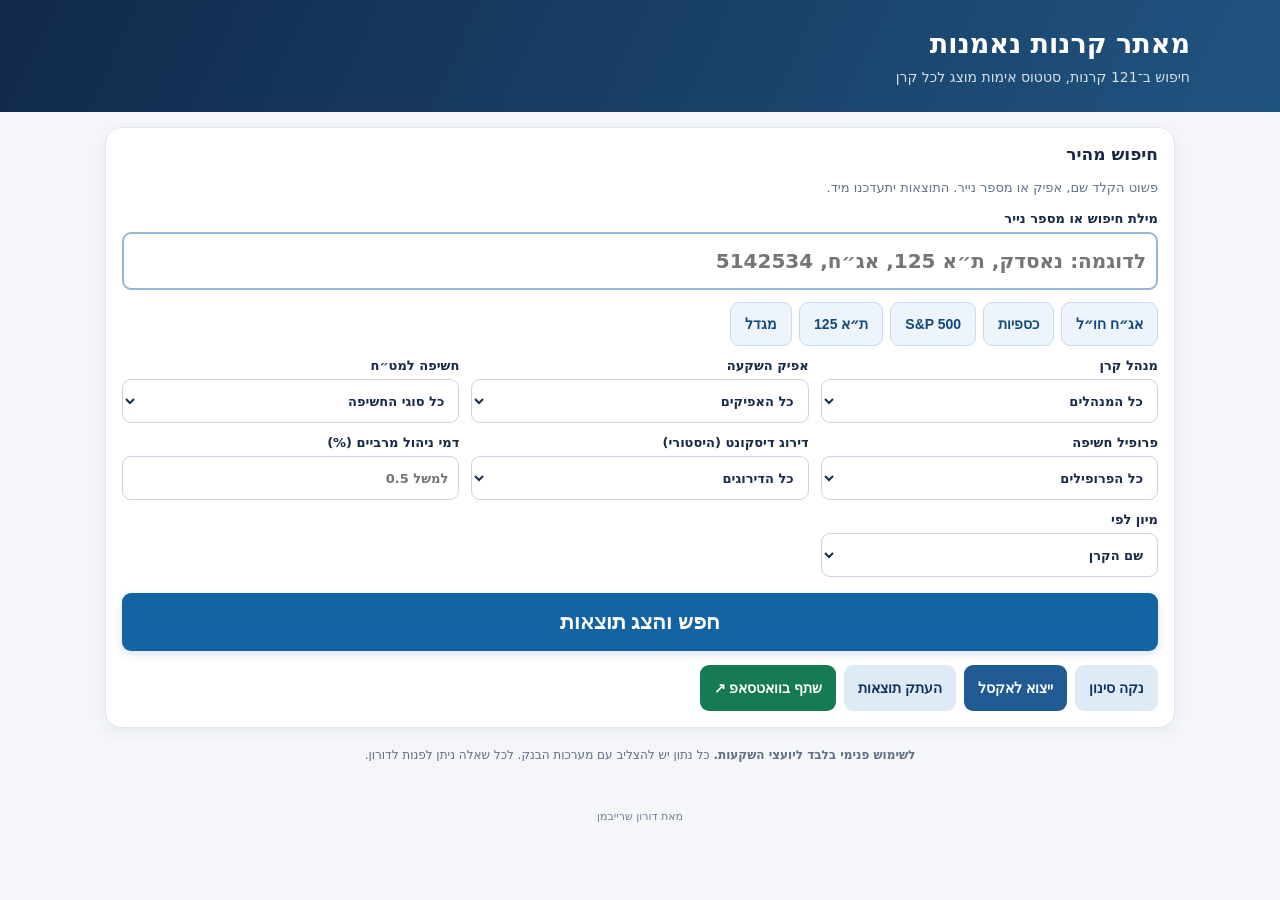
==== commit bef81768: "Simplify UI labels: S&P 500 and Excel export" ====
--- a/flyers/index.html
+++ b/flyers/index.html
@@ -3,7 +3,7 @@
 .search-now{display:block;width:100%;margin-top:16px;min-height:58px;background:#1464a3;color:white;font-size:21px;font-weight:800;box-shadow:0 3px 8px #174e8029}.search-now:focus{outline:3px solid #72b2ff}.results-head{scroll-margin-top:16px}@media(max-width:680px){.search-now{min-height:60px;font-size:20px}}
 
 .quick-search{display:flex;gap:7px;flex-wrap:wrap}.shortcut{min-height:44px;background:#edf4fc;color:#124879;border:1px solid #c6dbef;font-size:14px}.shortcut:focus-visible{outline:3px solid #397dc4}#q{font-size:20px;border:2px solid #94b6d7;min-height:58px}.filters>.wide{min-width:0}@media(max-width:680px){.quick-search{grid-column:span 2}.shortcut{flex:1 1 auto}.filters{gap:10px}}
- .discount-rating{background:#e7f3e7;color:#17502a;font-weight:750;font-size:13px;border-radius:8px;padding:7px 10px;margin-top:8px;display:inline-block} .validation{font-size:12px;color:#674d1e;background:#fff3d8;padding:6px 8px;border-radius:7px;margin:7px 0;display:inline-block}.validation a{color:#1a4f86;text-decoration:underline}.validation.ok{color:#144c37;background:#e9f7ee}.whatsapp-share{background:#167a55;color:#fff;min-height:46px}.whatsapp-share:focus-visible{outline:3px solid #70c8a4}</style></head><body><header><div style="max-width:1100px;margin:auto"><h1>מאתר קרנות נאמנות</h1><p class="sub">חיפוש ב־121 קרנות, סטטוס אימות מוצג לכל קרן</p></div></header><main><div id="js-warning" class="panel" style="background:#fff7e7;color:#643e16"><b>שימו לב:</b> במציג הקבצים הזה החיפוש האינטראקטיבי עשוי להיות חסום. הרשימה המלאה מופיעה למטה. כדי לסנן יש לפתוח בדפדפן Safari (ולא בתצוגה מקדימה של WhatsApp או ChatGPT).</div><section class="panel"><h2>חיפוש מהיר</h2><p class="muted" style="margin:0 0 12px">פשוט הקלד שם, אפיק או מספר נייר. התוצאות יתעדכנו מיד.</p><div class="filters"><label class="field wide">מילת חיפוש או מספר נייר<input id="q" placeholder="לדוגמה: נאסדק, ת״א 125, אג״ח, 5142534" autocomplete="off" type="search" enterkeyhint="search" aria-label="חיפוש קרן או מספר נייר"></label><div class="wide quick-search" role="group" aria-label="חיפושים נפוצים"><button type="button" class="shortcut" data-query="אגח חול">אג״ח חו״ל</button><button type="button" class="shortcut" data-query="כספית">כספיות</button><button type="button" class="shortcut" data-query="S&P 500">S&P 500</button><button type="button" class="shortcut" data-query="תא 125">ת״א 125</button><button type="button" class="shortcut" data-query="מגדל">מגדל</button></div><label class="field">מנהל קרן<select id="manager"><option value="">כל המנהלים</option></select></label><label class="field">אפיק השקעה<select id="category"><option value="">כל האפיקים</option></select></label><label class="field">חשיפה למט״ח<select id="currency"><option value="">כל סוגי החשיפה</option><option value="מנוטרלת">מנוטרלת מט״ח</option><option value="חשופה">חשופת מט״ח</option><option value="מוגבלת">מוגבלת מט״ח</option><option value="דולר">דולרית / נקובה בדולר</option><option value="שקל">שקלית (פרופיל 00)</option></select></label><label class="field">פרופיל חשיפה<select id="profile"><option value="">כל הפרופילים</option></select></label><label class="field">דירוג דיסקונט (היסטורי)<select id="rating"><option value="">כל הדירוגים</option><option value="rated">בעלות דירוג בלבד</option><option value="5">דירוג 5</option><option value="4">דירוג 4</option><option value="3">דירוג 3</option><option value="2">דירוג 2</option><option value="1">דירוג 1</option></select></label><label class="field">דמי ניהול מרביים (%)<input type="number" id="fee" min="0" max="10" step="0.01" placeholder="למשל 0.5"></label><label class="field">מיון לפי<select id="sort"><option value="name">שם הקרן</option><option value="fee">דמי ניהול, מהנמוך לגבוה</option><option value="feeDesc">דמי ניהול, מהגבוה לנמוך</option><option value="number">מספר נייר</option><option value="manager">מנהל קרן</option></select></label></div><button type="button" id="searchNow" class="search-now">חפש והצג תוצאות</button><div class="actions"><button id="reset">נקה סינון</button><button id="export" class="primary">ייצוא לאקסל / Numbers</button><button id="copy">העתק תוצאות</button><button type="button" id="shareWhatsApp" class="whatsapp-share">שתף בוואטסאפ ↗</button></div></section><section id="resultsArea" hidden style="display:none"><div class="results-head" id="resultsStart"><p class="count" id="count"></p><span class="muted">דמי ניהול ודירוגים לפי פרסומים, אינם נתונים חיים</span></div><div id="cards" class="cards"><div class="muted">טוען את רשימת הקרנות…</div></div></section><p class="foot" style="text-align:center"><strong>לשימוש פנימי בלבד ליועצי השקעות.</strong> כל נתון יש להצליב עם מערכות הבנק. לכל שאלה ניתן לפנות לדורון.</p><footer style="font-size:11px;color:#718096;text-align:center;padding:5px 0 22px">מאת דורון שרייבמן</footer></main><script>
+ .discount-rating{background:#e7f3e7;color:#17502a;font-weight:750;font-size:13px;border-radius:8px;padding:7px 10px;margin-top:8px;display:inline-block} .validation{font-size:12px;color:#674d1e;background:#fff3d8;padding:6px 8px;border-radius:7px;margin:7px 0;display:inline-block}.validation a{color:#1a4f86;text-decoration:underline}.validation.ok{color:#144c37;background:#e9f7ee}.whatsapp-share{background:#167a55;color:#fff;min-height:46px}.whatsapp-share:focus-visible{outline:3px solid #70c8a4}</style></head><body><header><div style="max-width:1100px;margin:auto"><h1>מאתר קרנות נאמנות</h1><p class="sub">חיפוש ב־121 קרנות, סטטוס אימות מוצג לכל קרן</p></div></header><main><div id="js-warning" class="panel" style="background:#fff7e7;color:#643e16"><b>שימו לב:</b> במציג הקבצים הזה החיפוש האינטראקטיבי עשוי להיות חסום. הרשימה המלאה מופיעה למטה. כדי לסנן יש לפתוח בדפדפן Safari (ולא בתצוגה מקדימה של WhatsApp או ChatGPT).</div><section class="panel"><h2>חיפוש מהיר</h2><p class="muted" style="margin:0 0 12px">פשוט הקלד שם, אפיק או מספר נייר. התוצאות יתעדכנו מיד.</p><div class="filters"><label class="field wide">מילת חיפוש או מספר נייר<input id="q" placeholder="לדוגמה: נאסדק, ת״א 125, אג״ח, 5142534" autocomplete="off" type="search" enterkeyhint="search" aria-label="חיפוש קרן או מספר נייר"></label><div class="wide quick-search" role="group" aria-label="חיפושים נפוצים"><button type="button" class="shortcut" data-query="אגח חול">אג״ח חו״ל</button><button type="button" class="shortcut" data-query="כספית">כספיות</button><button type="button" class="shortcut" data-query="S&P 500">S&P 500</button><button type="button" class="shortcut" data-query="תא 125">ת״א 125</button><button type="button" class="shortcut" data-query="מגדל">מגדל</button></div><label class="field">מנהל קרן<select id="manager"><option value="">כל המנהלים</option></select></label><label class="field">אפיק השקעה<select id="category"><option value="">כל האפיקים</option></select></label><label class="field">חשיפה למט״ח<select id="currency"><option value="">כל סוגי החשיפה</option><option value="מנוטרלת">מנוטרלת מט״ח</option><option value="חשופה">חשופת מט״ח</option><option value="מוגבלת">מוגבלת מט״ח</option><option value="דולר">דולרית / נקובה בדולר</option><option value="שקל">שקלית (פרופיל 00)</option></select></label><label class="field">פרופיל חשיפה<select id="profile"><option value="">כל הפרופילים</option></select></label><label class="field">דירוג דיסקונט (היסטורי)<select id="rating"><option value="">כל הדירוגים</option><option value="rated">בעלות דירוג בלבד</option><option value="5">דירוג 5</option><option value="4">דירוג 4</option><option value="3">דירוג 3</option><option value="2">דירוג 2</option><option value="1">דירוג 1</option></select></label><label class="field">דמי ניהול מרביים (%)<input type="number" id="fee" min="0" max="10" step="0.01" placeholder="למשל 0.5"></label><label class="field">מיון לפי<select id="sort"><option value="name">שם הקרן</option><option value="fee">דמי ניהול, מהנמוך לגבוה</option><option value="feeDesc">דמי ניהול, מהגבוה לנמוך</option><option value="number">מספר נייר</option><option value="manager">מנהל קרן</option></select></label></div><button type="button" id="searchNow" class="search-now">חפש והצג תוצאות</button><div class="actions"><button id="reset">נקה סינון</button><button id="export" class="primary">ייצוא לאקסל</button><button id="copy">העתק תוצאות</button><button type="button" id="shareWhatsApp" class="whatsapp-share">שתף בוואטסאפ ↗</button></div></section><section id="resultsArea" hidden style="display:none"><div class="results-head" id="resultsStart"><p class="count" id="count"></p><span class="muted">דמי ניהול ודירוגים לפי פרסומים, אינם נתונים חיים</span></div><div id="cards" class="cards"><div class="muted">טוען את רשימת הקרנות…</div></div></section><p class="foot" style="text-align:center"><strong>לשימוש פנימי בלבד ליועצי השקעות.</strong> כל נתון יש להצליב עם מערכות הבנק. לכל שאלה ניתן לפנות לדורון.</p><footer style="font-size:11px;color:#718096;text-align:center;padding:5px 0 22px">מאת דורון שרייבמן</footer></main><script>
 document.getElementById('js-warning').style.display='none';
 const funds=[{"manager":"ילין לפידות","name":"כספית כשרה","number":"5141452","fee":0.06,"category":"כספית","profile":"00","currency":"שקל","source":"פרסום מצולם, אוקטובר 2026","note":"בפרסום נרשמו דמי ניהול 0.06%, בכפוף לעדכון.","validationStatus":"אימות חיצוני חלקי","validationUrl":"https://www.bizportal.co.il/mutualfunds/quote/generalview/5141452","validationFields":"מספר נייר, מנהל, שם, פרופיל, דמי ניהול"},{"manager":"ילין לפידות","name":"כספית דולרית נקובה $","number":"5142534","fee":0.1,"category":"כספית","profile":"0D","currency":"דולר","source":"פרסום מצולם, אוקטובר 2026","note":"התחייבות בפרסום לדמי ניהול עד סוף 2027; יש לבדוק אם עודכן.","validationStatus":"טרם אומת חיצונית"},{"manager":"ילין לפידות","name":"מחקה ת״א 35","number":"5143151","fee":0,"category":"מניות ישראל","profile":"4A","currency":"מוגבלת","source":"פרסום מצולם, אוקטובר 2026","note":"דמי הניהול 0% בפרסום כפופים לתנאי המבצע ולמועד סיומו; יש לאמת לפני פעולה.","validationStatus":"טרם אומת חיצונית"},{"manager":"ילין לפידות","name":"מחקה ת״א 35 משקל שווה","number":"5143144","fee":0,"category":"מניות ישראל","profile":"4A","currency":"מוגבלת","source":"פרסום מצולם, אוקטובר 2026","note":"דמי הניהול 0% בפרסום כפופים לתנאי המבצע ולמועד סיומו; יש לאמת לפני פעולה.","validationStatus":"טרם אומת חיצונית"},{"manager":"ילין לפידות","name":"מחקה ת״א 125","number":"5143136","fee":0,"category":"מניות ישראל","profile":"4A","currency":"מוגבלת","source":"פרסום מצולם, אוקטובר 2026","note":"דמי הניהול 0% בפרסום כפופים לתנאי המבצע ולמועד סיומו; יש לאמת לפני פעולה.","validationStatus":"טרם אומת חיצונית"},{"manager":"ילין לפידות","name":"מחקה S&P 500","number":"5139282","fee":0,"category":"מניות חו״ל","profile":"4D","currency":"חשופה","source":"פרסום מצולם, אוקטובר 2026","note":"דמי הניהול 0% בפרסום כפופים לתנאי המבצע ולמועד סיומו; יש לאמת לפני פעולה.","validationStatus":"טרם אומת חיצונית"},{"manager":"ילין לפידות","name":"מחקה S&P 500 מנוטרלת מט״ח","number":"5139290","fee":0,"category":"מניות חו״ל","profile":"4A","currency":"מנוטרלת","source":"פרסום מצולם, אוקטובר 2026","note":"דמי הניהול 0% בפרסום כפופים לתנאי המבצע ולמועד סיומו; יש לאמת לפני פעולה.","validationStatus":"טרם אומת חיצונית"},{"manager":"ילין לפידות","name":"מחקה S&P World","number":"5139308","fee":0,"category":"מניות חו״ל","profile":"4D","currency":"חשופה","source":"פרסום מצולם, אוקטובר 2026","note":"דמי הניהול 0% בפרסום כפופים לתנאי המבצע ולמועד סיומו; יש לאמת לפני פעולה.","validationStatus":"טרם אומת חיצונית"},{"manager":"ילין לפידות","name":"מחקה S&P World מנוטרלת דולר","number":"5139316","fee":0,"category":"מניות חו״ל","profile":"4A","currency":"מנוטרלת","source":"פרסום מצולם, אוקטובר 2026","note":"דמי הניהול 0% בפרסום כפופים לתנאי המבצע ולמועד סיומו; יש לאמת לפני פעולה.","validationStatus":"טרם אומת חיצונית"},{"manager":"ילין לפידות","name":"מחקה Nasdaq 100","number":"5142153","fee":0,"category":"מניות חו״ל","profile":"4D","currency":"חשופה","source":"פרסום מצולם, אוקטובר 2026","note":"דמי הניהול 0% בפרסום כפופים לתנאי המבצע ולמועד סיומו; יש לאמת לפני פעולה.","validationStatus":"טרם אומת חיצונית"},{"manager":"ילין לפידות","name":"מחקה Nasdaq 100 מנוטרלת מט״ח","number":"5142161","fee":0,"category":"מניות חו״ל","profile":"4A","currency":"מנוטרלת","source":"פרסום מצולם, אוקטובר 2026","note":"דמי הניהול 0% בפרסום כפופים לתנאי המבצע ולמועד סיומו; יש לאמת לפני פעולה.","validationStatus":"טרם אומת חיצונית"},{"manager":"ילין לפידות","name":"אג״ח חו״ל נקוב $","number":"5121710","fee":0.79,"category":"אג״ח חו״ל","profile":"1D","currency":"דולר","source":"פרסום מצולם, אוקטובר 2026","note":"","validationStatus":"טרם אומת חיצונית"},{"manager":"ילין לפידות","name":"מניות חו״ל נקובה $","number":"5127089","fee":1.7,"category":"מניות חו״ל","profile":"4D","currency":"דולר","source":"פרסום מצולם, אוקטובר 2026","note":"","validationStatus":"טרם אומת חיצונית"},{"manager":"ילין לפידות","name":"מחקה S&P 500 Market Leaders נקובה $","number":"5140678","fee":0.7,"category":"מניות חו״ל","profile":"4D","currency":"דולר","source":"פרסום מצולם, אוקטובר 2026","note":"","validationStatus":"טרם אומת חיצונית"},{"manager":"מיטב","name":"אג״ח מדינה ללא מניות","number":"5134663","fee":0.59,"category":"אג״ח מדינה","profile":"0A","currency":"מוגבלת","source":"פרסום מצולם, אוקטובר 2026","note":"","validationStatus":"טרם אומת חיצונית"},{"manager":"מיטב","name":"ממשלתי + 10%","number":"5107651","fee":0.65,"category":"אג״ח מדינה","profile":"1A","currency":"מוגבלת","source":"פרסום מצולם, אוקטובר 2026","note":"","validationStatus":"טרם אומת חיצונית"},{"manager":"מיטב","name":"מדינה + 20%","number":"5111307","fee":0.65,"category":"אג״ח מדינה","profile":"2A","currency":"מוגבלת","source":"פרסום מצולם, אוקטובר 2026","note":"","validationStatus":"טרם אומת חיצונית"},{"manager":"מיטב","name":"אג״ח ללא מניות","number":"5134036","fee":0.59,"category":"אג״ח כללי","profile":"0B","currency":"מוגבלת","source":"פרסום מצולם, אוקטובר 2026","note":"","validationStatus":"טרם אומת חיצונית"},{"manager":"מיטב","name":"אג״ח מודל ESG","number":"5140355","fee":0.59,"category":"אג״ח כללי","profile":"0B","currency":"מוגבלת","source":"פרסום מצולם, אוקטובר 2026","note":"","validationStatus":"טרם אומת חיצונית"},{"manager":"מיטב","name":"סולידית פלוס","number":"5127030","fee":0.59,"category":"אג״ח כללי","profile":"1A","currency":"מוגבלת","source":"פרסום מצולם, אוקטובר 2026","note":"","validationStatus":"טרם אומת חיצונית"},{"manager":"מיטב","name":"10/90 מודל ESG","number":"5137872","fee":0.59,"category":"אג״ח כללי","profile":"1B","currency":"מוגבלת","source":"פרסום מצולם, אוקטובר 2026","note":"","validationStatus":"טרם אומת חיצונית"},{"manager":"מיטב","name":"20/80 מודל ESG","number":"5137880","fee":0.65,"category":"אג״ח כללי","profile":"2B","currency":"מוגבלת","source":"פרסום מצולם, אוקטובר 2026","note":"","validationStatus":"טרם אומת חיצונית"},{"manager":"מיטב","name":"תיק השקעות 15/85","number":"5126347","fee":0.69,"category":"אג״ח כללי","profile":"2C","currency":"חשופה","source":"פרסום מצולם, אוקטובר 2026","note":"","validationStatus":"טרם אומת חיצונית"},{"manager":"מיטב","name":"אג״ח + 20%","number":"5118237","fee":0.79,"category":"אג״ח כללי","profile":"2B","currency":"מוגבלת","source":"פרסום מצולם, אוקטובר 2026","note":"","validationStatus":"טרם אומת חיצונית"},{"manager":"מיטב","name":"25/75","number":"5134028","fee":0.59,"category":"אג״ח כללי","profile":"2B","currency":"מוגבלת","source":"פרסום מצולם, אוקטובר 2026","note":"","validationStatus":"טרם אומת חיצונית"},{"manager":"מיטב","name":"תיק השקעות+30","number":"5118716","fee":0.79,"category":"אג״ח כללי","profile":"2B","currency":"מוגבלת","source":"פרסום מצולם, אוקטובר 2026","note":"","validationStatus":"טרם אומת חיצונית"},{"manager":"מיטב","name":"60/40","number":"5126065","fee":0.79,"category":"מעורבת","profile":"3B","currency":"מוגבלת","source":"פרסום מצולם, אוקטובר 2026","note":"","validationStatus":"טרם אומת חיצונית"},{"manager":"מיטב","name":"תיק השקעות עד 50%","number":"5126024","fee":0.78,"category":"מעורבת","profile":"3C","currency":"חשופה","source":"פרסום מצולם, אוקטובר 2026","note":"","validationStatus":"טרם אומת חיצונית"},{"manager":"מיטב","name":"אג״ח קונצרני A ומעלה","number":"5137799","fee":0.59,"category":"אג״ח קונצרני","profile":"0B","currency":"מוגבלת","source":"פרסום מצולם, אוקטובר 2026","note":"","validationStatus":"טרם אומת חיצונית"},{"manager":"מיטב","name":"קונצרני שקלי פלוס","number":"5123146","fee":0.69,"category":"אג״ח קונצרני","profile":"1A","currency":"מוגבלת","source":"פרסום מצולם, אוקטובר 2026","note":"","validationStatus":"טרם אומת חיצונית"},{"manager":"מיטב","name":"קונצרני פלוס","number":"5114640","fee":0.79,"category":"אג״ח קונצרני","profile":"1A","currency":"מוגבלת","source":"פרסום מצולם, אוקטובר 2026","note":"","validationStatus":"טרם אומת חיצונית"},{"manager":"מיטב","name":"ת״א 125","number":"5100474","fee":1.85,"category":"מניות ישראל","profile":"4A","currency":"מוגבלת","source":"פרסום מצולם, אוקטובר 2026","note":"","validationStatus":"אימות חיצוני חלקי","validationUrl":"https://www.bizportal.co.il/MutualFunds/Quote/GeneralView/5100474","validationFields":"מספר נייר, מנהל, שם, פרופיל, דמי ניהול"},{"manager":"מיטב","name":"מניות ESG ישראל","number":"5118930","fee":1.5,"category":"מניות ישראל","profile":"4B","currency":"מוגבלת","source":"פרסום מצולם, אוקטובר 2026","note":"","validationStatus":"טרם אומת חיצונית"},{"manager":"מיטב","name":"סקיי מניות","number":"5103692","fee":1.59,"category":"מניות ישראל","profile":"4A","currency":"מוגבלת","source":"פרסום מצולם, אוקטובר 2026","note":"","validationStatus":"טרם אומת חיצונית"},{"manager":"מיטב","name":"סקיי השקעות","number":"5520044","fee":1.5,"category":"מעורבת","profile":"4D","currency":"חשופה","source":"פרסום מצולם, אוקטובר 2026","note":"","validationStatus":"טרם אומת חיצונית"},{"manager":"מיטב","name":"מניות מומנטום","number":"5139332","fee":1.05,"category":"מניות ישראל","profile":"4B","currency":"מוגבלת","source":"פרסום מצולם, אוקטובר 2026","note":"","validationStatus":"טרם אומת חיצונית"},{"manager":"מיטב","name":"ת״א 125 מומנטום","number":"5140504","fee":1.05,"category":"מניות ישראל","profile":"4A","currency":"מוגבלת","source":"פרסום מצולם, אוקטובר 2026","note":"","validationStatus":"טרם אומת חיצונית"},{"manager":"מיטב","name":"מניות LONG RUN","number":"5124938","fee":0.8,"category":"מניות ישראל","profile":"4A","currency":"מוגבלת","source":"פרסום מצולם, אוקטובר 2026","note":"בפרסום מופיע גם שיעור הוספה 0.5%. אינו כלול בדמי הניהול.","validationStatus":"טרם אומת חיצונית"},{"manager":"מיטב","name":"מניות טכנולוגיה חו״ל","number":"5101019","fee":1.69,"category":"מניות חו״ל","profile":"4D","currency":"חשופה","source":"פרסום מצולם, אוקטובר 2026","note":"","validationStatus":"טרם אומת חיצונית"},{"manager":"מיטב","name":"מניות חו״ל עד 30% מט״ח","number":"5121736","fee":1.49,"category":"מניות חו״ל","profile":"4B","currency":"מוגבלת","source":"פרסום מצולם, אוקטובר 2026","note":"","validationStatus":"טרם אומת חיצונית"},{"manager":"מיטב","name":"כספית דולרית","number":"5100672","fee":0.28,"category":"כספית","profile":"0D","currency":"דולר","source":"פרסום מצולם, אוקטובר 2026","note":"","validationStatus":"טרם אומת חיצונית"},{"manager":"מיטב","name":"כספית דולרית נקובה $","number":"5138326","fee":0.14,"category":"כספית","profile":"0D","currency":"דולר","source":"פרסום מצולם, אוקטובר 2026","note":"","validationStatus":"טרם אומת חיצונית"},{"manager":"מיטב","name":"אג״ח דולר","number":"5108683","fee":0.79,"category":"אג״ח חו״ל","profile":"0D","currency":"דולר","source":"פרסום מצולם, אוקטובר 2026","note":"","validationStatus":"טרם אומת חיצונית"},{"manager":"מיטב","name":"90/10 תיק אג״ח חו״ל עד 30% מט״ח","number":"5121694","fee":0.65,"category":"אג״ח חו״ל","profile":"1B","currency":"מוגבלת","source":"פרסום מצולם, אוקטובר 2026","note":"","validationStatus":"טרם אומת חיצונית"},{"manager":"מיטב","name":"לונג שורט מניות קרן גידור בנאמנות","number":"1194232","fee":1.35,"category":"קרן גידור בנאמנות","profile":"4D","currency":"חשופה","source":"פרסום מצולם, אוקטובר 2026","note":"בפרסום מופיעים גם דמי הצלחה 20%, נוסף על דמי הניהול.","validationStatus":"טרם אומת חיצונית"},{"manager":"אנליסט","name":"ATF סל ת״א 125","number":"1238203","fee":0,"category":"מניות ישראל","profile":"4A","currency":"מוגבלת","source":"פרסום מצולם, אוקטובר 2026","note":"דמי הניהול 0% בפרסום כפופים לתנאי המבצע ולמועד סיומו; יש לאמת לפני פעולה.","validationStatus":"טרם אומת חיצונית"},{"manager":"אנליסט","name":"ATF סל ת״א 200","number":"1238104","fee":0,"category":"מניות ישראל","profile":"4A","currency":"מוגבלת","source":"פרסום מצולם, אוקטובר 2026","note":"דמי הניהול 0% בפרסום כפופים לתנאי המבצע ולמועד סיומו; יש לאמת לפני פעולה.","validationStatus":"טרם אומת חיצונית"},{"manager":"אנליסט","name":"ATF מחקה ת״א 200","number":"5139951","fee":0.2,"category":"מניות ישראל","profile":"4A","currency":"מוגבלת","source":"פרסום מצולם, אוקטובר 2026","note":"","validationStatus":"טרם אומת חיצונית"},{"manager":"אנליסט","name":"ATF מחקה ת״א 20","number":"5139936","fee":0.2,"category":"מניות ישראל","profile":"4A","currency":"מוגבלת","source":"פרסום מצולם, אוקטובר 2026","note":"","validationStatus":"טרם אומת חיצונית"},{"manager":"אנליסט","name":"ATF מחקה ת״א 50 ריאל","number":"5139944","fee":0.2,"category":"מניות ישראל","profile":"4A","currency":"מוגבלת","source":"פרסום מצולם, אוקטובר 2026","note":"","validationStatus":"טרם אומת חיצונית"},{"manager":"אנליסט","name":"ATF מחקה אינדקס בנקים ישראל","number":"5139175","fee":0.45,"category":"מניות ישראל","profile":"4A","currency":"מוגבלת","source":"פרסום מצולם, אוקטובר 2026","note":"","validationStatus":"טרם אומת חיצונית"},{"manager":"אנליסט","name":"ATF מחקה אינדקס חברות פרויקטים מניבים","number":"5142633","fee":0.45,"category":"מניות ישראל","profile":"4A","currency":"מוגבלת","source":"פרסום מצולם, אוקטובר 2026","note":"","validationStatus":"טרם אומת חיצונית"},{"manager":"אנליסט","name":"ATF מחקה אינדקס בנקים וביטוח ישראל","number":"5133236","fee":0.5,"category":"מניות ישראל","profile":"4A","currency":"מוגבלת","source":"פרסום מצולם, אוקטובר 2026","note":"","validationStatus":"טרם אומת חיצונית"},{"manager":"אנליסט","name":"ATF מחקה אינדקס ת״א 125 מומנטום ענפי","number":"5135165","fee":0.5,"category":"מניות ישראל","profile":"4A","currency":"מוגבלת","source":"פרסום מצולם, אוקטובר 2026","note":"","validationStatus":"טרם אומת חיצונית"},{"manager":"אנליסט","name":"ATF סל S&P 500","number":"1218916","fee":0,"category":"מניות חו״ל","profile":"4D","currency":"חשופה","source":"פרסום מצולם, אוקטובר 2026","note":"דמי הניהול 0% בפרסום כפופים לתנאי המבצע ולמועד סיומו; יש לאמת לפני פעולה.","validationStatus":"טרם אומת חיצונית"},{"manager":"אנליסט","name":"ATF סל S&P 500 מנוטרלת מט״ח","number":"1218924","fee":0,"category":"מניות חו״ל","profile":"4A","currency":"מנוטרלת","source":"פרסום מצולם, אוקטובר 2026","note":"דמי הניהול 0% בפרסום כפופים לתנאי המבצע ולמועד סיומו; יש לאמת לפני פעולה.","validationStatus":"טרם אומת חיצונית"},{"manager":"אנליסט","name":"ATF מחקה אינדקס מניות ארה״ב Large Cap מומנטום ענפי","number":"5137336","fee":0.65,"category":"מניות חו״ל","profile":"4D","currency":"חשופה","source":"פרסום מצולם, אוקטובר 2026","note":"","validationStatus":"טרם אומת חיצונית"},{"manager":"אנליסט","name":"ATF מחקה אינדקס מניות ארה״ב Large Cap מומנטום ענפי מנוטרלת מט״ח","number":"5136775","fee":0.65,"category":"מניות חו״ל","profile":"4A","currency":"מנוטרלת","source":"פרסום מצולם, אוקטובר 2026","note":"","validationStatus":"טרם אומת חיצונית"},{"manager":"אנליסט","name":"ATF מחקה תל בונד צמודות A","number":"5140116","fee":0,"category":"אג״ח קונצרני","profile":"00","currency":"שקל","source":"פרסום מצולם, אוקטובר 2026","note":"דמי הניהול 0% בפרסום כפופים לתנאי המבצע ולמועד סיומו; יש לאמת לפני פעולה.","validationStatus":"טרם אומת חיצונית"},{"manager":"אנליסט","name":"ATF מחקה תל בונד תשואות צמודות","number":"5140124","fee":0,"category":"אג״ח קונצרני","profile":"00","currency":"שקל","source":"פרסום מצולם, אוקטובר 2026","note":"דמי הניהול 0% בפרסום כפופים לתנאי המבצע ולמועד סיומו; יש לאמת לפני פעולה.","validationStatus":"טרם אומת חיצונית"},{"manager":"אנליסט","name":"ATF מחקה תל בונד 60 שקלי","number":"5142732","fee":0.1,"category":"אג״ח קונצרני","profile":"00","currency":"שקל","source":"פרסום מצולם, אוקטובר 2026","note":"","validationStatus":"טרם אומת חיצונית"},{"manager":"אנליסט","name":"ATF מחקה תל בונד AA פיזור מנפיקים","number":"5142740","fee":0.1,"category":"אג״ח קונצרני","profile":"00","currency":"שקל","source":"פרסום מצולם, אוקטובר 2026","note":"","validationStatus":"טרם אומת חיצונית"},{"manager":"אנליסט","name":"ATF מחקה תל בונד A פיזור מנפיקים","number":"5142757","fee":0.1,"category":"אג״ח קונצרני","profile":"00","currency":"שקל","source":"פרסום מצולם, אוקטובר 2026","note":"","validationStatus":"טרם אומת חיצונית"},{"manager":"אנליסט","name":"ATF מחקה אינדקס שקלים ארוכים עד 20% מדינה","number":"5137997","fee":0.2,"category":"אג״ח כללי","profile":"00","currency":"שקל","source":"פרסום מצולם, אוקטובר 2026","note":"","validationStatus":"טרם אומת חיצונית"},{"manager":"אנליסט","name":"ATF מחקה אינדקס אג״ח חברות ישראל EW TOP 100","number":"5133905","fee":0.2,"category":"אג״ח קונצרני","profile":"00","currency":"שקל","source":"פרסום מצולם, אוקטובר 2026","note":"","validationStatus":"טרם אומת חיצונית"},{"manager":"אנליסט","name":"ATF מחקה אינדקס EW TOP100 מרווח מעל הממוצע מותאם מח״מ","number":"5138359","fee":0.2,"category":"אג״ח קונצרני","profile":"00","currency":"שקל","source":"פרסום מצולם, אוקטובר 2026","note":"שם הקרן בתצלום אינו חד; דורש אימות לפי מספר נייר.","validationStatus":"אימות חיצוני חלקי","validationUrl":"https://finance.themarker.com/mtf/5138359","validationFields":"מספר נייר, מנהל, שם, פרופיל, דמי ניהול"},{"manager":"אנליסט","name":"ATF מחקה אינדקס אג״ח בנקים וחב׳ ממשלתיות","number":"5135975","fee":0.25,"category":"אג״ח קונצרני","profile":"00","currency":"שקל","source":"פרסום מצולם, אוקטובר 2026","note":"","validationStatus":"טרם אומת חיצונית"},{"manager":"אנליסט","name":"ATF מחקה משולבת אינדקס מניות 25% ואג״ח 75%","number":"5136676","fee":0.29,"category":"מעורבת","profile":"2B","currency":"מוגבלת","source":"פרסום מצולם, אוקטובר 2026","note":"","validationStatus":"טרם אומת חיצונית"},{"manager":"אנליסט","name":"ATF מחקה אינדקס אג״ח ממשלת ארה״ב מנוטרלת מט״ח","number":"5141817","fee":0.1,"category":"אג״ח חו״ל","profile":"0A","currency":"מנוטרלת","source":"פרסום מצולם, אוקטובר 2026","note":"","validationStatus":"טרם אומת חיצונית"},{"manager":"מגדל MTF","name":"MTF מחקה S&P 500 Bond Mega 30 Investment Grade 1-3 Year","number":"5128038","fee":0.25,"category":"אג״ח חו״ל","profile":"0D","currency":"חשופה","source":"פרסום מגדל MTF, אוקטובר 2026","note":"מח״מ מדד בפרסום: 1.81 שנים. דמי ניהול קבועים לפי הפרסום; לא נתונים חיים.","validationStatus":"טרם אומת חיצונית"},{"manager":"מגדל MTF","name":"MTF מחקה S&P 500 Bond Mega 30 Investment Grade 3-5 Year","number":"5127667","fee":0.25,"category":"אג״ח חו״ל","profile":"0D","currency":"חשופה","source":"פרסום מגדל MTF, אוקטובר 2026","note":"מח״מ מדד בפרסום: 3.46 שנים. דמי ניהול קבועים לפי הפרסום; לא נתונים חיים.","validationStatus":"טרם אומת חיצונית"},{"manager":"מגדל MTF","name":"MTF סל iBoxx US Liquid Investment Grade Top 30","number":"1191881","fee":0.25,"category":"אג״ח חו״ל","profile":"0D","currency":"חשופה","source":"פרסום מגדל MTF, אוקטובר 2026","note":"מח״מ מדד בפרסום: 5.60 שנים. דמי ניהול קבועים לפי הפרסום; לא נתונים חיים.","validationStatus":"טרם אומת חיצונית"},{"manager":"מגדל MTF","name":"MTF מחקה iBoxx US Liquid Investment Grade Top 30","number":"5138466","fee":0.2,"category":"אג״ח חו״ל","profile":"0D","currency":"חשופה","source":"פרסום מגדל MTF, אוקטובר 2026","note":"מח״מ מדד בפרסום: 5.60 שנים. דמי ניהול קבועים לפי הפרסום; לא נתונים חיים.","validationStatus":"טרם אומת חיצונית"},{"manager":"מגדל MTF","name":"MTF מחקה אינדקס Top 10 US Banks Bonds","number":"5138458","fee":0.25,"category":"אג״ח חו״ל","profile":"0D","currency":"חשופה","source":"פרסום מגדל MTF, אוקטובר 2026","note":"מח״מ מדד בפרסום: 2.95 שנים. דמי ניהול קבועים לפי הפרסום; לא נתונים חיים.","validationStatus":"טרם אומת חיצונית"},{"manager":"מגדל MTF","name":"MTF סל אינדקס אג״ח ממשלת ארה״ב מח״מ 10 קבוע","number":"1219294","fee":0.1,"category":"אג״ח חו״ל","profile":"0D","currency":"חשופה","source":"פרסום מגדל MTF, אוקטובר 2026","note":"מח״מ מדד בפרסום: 9.93 שנים. דמי ניהול קבועים לפי הפרסום; לא נתונים חיים.","validationStatus":"טרם אומת חיצונית"},{"manager":"מגדל MTF","name":"MTF מחקה S&P 500 Bond Mega 30 Investment Grade 3-5 Year מנוטרלת מט״ח","number":"5138482","fee":0.2,"category":"אג״ח חו״ל","profile":"0A","currency":"מנוטרלת","source":"פרסום מגדל MTF, אוקטובר 2026","note":"מח״מ מדד בפרסום: 3.46 שנים. דמי ניהול קבועים לפי הפרסום; לא נתונים חיים.","validationStatus":"טרם אומת חיצונית"},{"manager":"מגדל MTF","name":"MTF מחקה iBoxx US Liquid Investment Grade Top 30 מנוטרלת מט״ח","number":"5121207","fee":0.25,"category":"אג״ח חו״ל","profile":"0A","currency":"מנוטרלת","source":"פרסום מגדל MTF, אוקטובר 2026","note":"מח״מ מדד בפרסום: 5.60 שנים. דמי ניהול קבועים לפי הפרסום; לא נתונים חיים.","validationStatus":"טרם אומת חיצונית"},{"manager":"מגדל MTF","name":"MTF מחקה אינדקס אג״ח ממשלת ארה״ב מח״מ 10 קבוע מנוטרלת מט״ח","number":"5137773","fee":0.1,"category":"אג״ח חו״ל","profile":"0A","currency":"מנוטרלת","source":"פרסום מגדל MTF, אוקטובר 2026","note":"מח״מ מדד בפרסום: 9.93 שנים. דמי ניהול קבועים לפי הפרסום; לא נתונים חיים.","validationStatus":"טרם אומת חיצונית"},{"manager":"מגדל MTF","name":"MTF סל אינדקס אג״ח ממשלת ארה״ב מח״מ 10 קבוע מנוטרלת מט״ח","number":"1243997","fee":0.1,"category":"אג״ח חו״ל","profile":"0A","currency":"מנוטרלת","source":"פרסום מגדל MTF, אוקטובר 2026","note":"מח״מ מדד בפרסום: 9.93 שנים. דמי ניהול קבועים לפי הפרסום; לא נתונים חיים.","validationStatus":"טרם אומת חיצונית"},{"manager":"מגדל MTF","name":"MTF מחקה S&P 500 Bond Mega 30 Investment Grade 5-7 Year נקובה בדולר","number":"5137716","fee":0.25,"category":"אג״ח חו״ל","profile":"0D","currency":"דולר","source":"פרסום מגדל MTF, אוקטובר 2026","note":"מח״מ מדד בפרסום: 4.95 שנים. דמי ניהול קבועים לפי הפרסום; לא נתונים חיים.","validationStatus":"אימות חיצוני חלקי","validationUrl":"https://www.bizportal.co.il/mutualfunds/quote/generalview/5137716","validationFields":"מספר נייר, מנהל, שם, פרופיל, דמי ניהול"},{"manager":"מגדל MTF","name":"MTF מחקה אינדקס מדינת ישראל דולר לפדיון 2030 (מתגלגל כל 6 שנים) נקובה $","number":"5139514","fee":0.2,"category":"אג״ח חו״ל","profile":"0D","currency":"דולר","source":"פרסום מגדל MTF, אוקטובר 2026","note":"מח״מ מדד בפרסום: 3.19 שנים. דמי ניהול קבועים לפי הפרסום; לא נתונים חיים.","validationStatus":"אימות חיצוני חלקי","validationUrl":"https://www.bizportal.co.il/mutualfunds/quote/generalview/5139514","validationFields":"מספר נייר, מנהל, שם, פרופיל, דמי ניהול"},{"manager":"מגדל MTF","name":"MTF מחקה אינדקס מדינת ישראל דולר לפדיון 2035 נקובה בדולר","number":"5142344","fee":0.2,"category":"אג״ח חו״ל","profile":"0D","currency":"דולר","source":"פרסום מגדל MTF, אוקטובר 2026","note":"מח״מ מדד בפרסום: 6.66 שנים. דמי ניהול קבועים לפי הפרסום; לא נתונים חיים.","validationStatus":"טרם אומת חיצונית"},{"manager":"אי.בי.אי.","name":"אי.בי.אי. (1A) אג\"ח פלוס 10/90","number":"5126495","fee":0.55,"category":"10/90","profile":"1A","currency":"כן","source":"מאגר פנימי, פרסום מדורג","note":"דירוג דיסקונט על פי פרסום שנקלט בעבר. יש לאמת עדכניות מול הבנק.","discountRating":5,"ratingSource":"IMG_B8F2B398-E7B5-4FC1-BB60-61E27898D710.jpeg","validationStatus":"טרם אומת חיצונית","ratingVerification":"דירוג היסטורי, טרם אומת מול דיסקונט"},{"manager":"אי.בי.אי.","name":"אי.בי.אי. (1B) עד 3 שנים 10/90","number":"5127949","fee":0.69,"category":"10/90","profile":"1B","currency":"כן","source":"מאגר פנימי, פרסום מדורג","note":"דירוג דיסקונט על פי פרסום שנקלט בעבר. יש לאמת עדכניות מול הבנק.","discountRating":5,"ratingSource":"IMG_B8F2B398-E7B5-4FC1-BB60-61E27898D710.jpeg","validationStatus":"טרם אומת חיצונית","ratingVerification":"דירוג היסטורי, טרם אומת מול דיסקונט"},{"manager":"איילון","name":"איילון (1B) 10/90","number":"5130307","fee":0.8,"category":"10/90","profile":"1B","currency":"כן","source":"מאגר פנימי, פרסום מדורג","note":"דירוג דיסקונט על פי פרסום שנקלט בעבר. יש לאמת עדכניות מול הבנק.","discountRating":5,"ratingSource":"IMG_F8FA54BC-A1EF-48BF-A2BA-7B5DCB447E5B.jpeg","validationStatus":"טרם אומת חיצונית","ratingVerification":"דירוג היסטורי, טרם אומת מול דיסקונט"},{"manager":"מגדל","name":"מגדל (1B) 10/90","number":"5106208","fee":0.59,"category":"10/90","profile":"1B","currency":"כן","source":"מאגר פנימי, פרסום מדורג","note":"דירוג דיסקונט על פי פרסום שנקלט בעבר. יש לאמת עדכניות מול הבנק.","discountRating":5,"ratingSource":"IMG_9E43E057-B1AB-4105-B7CD-512D8AF98424.jpeg","validationStatus":"טרם אומת חיצונית","ratingVerification":"דירוג היסטורי, טרם אומת מול דיסקונט"},{"manager":"אי.בי.אי.","name":"אי.בי.אי. (2B) 15/85","number":"5119417","fee":0.79,"category":"15/85","profile":"2B","currency":"כן","source":"מאגר פנימי, פרסום מדורג","note":"דירוג דיסקונט על פי פרסום שנקלט בעבר. יש לאמת עדכניות מול הבנק.","discountRating":5,"ratingSource":"IMG_B8F2B398-E7B5-4FC1-BB60-61E27898D710.jpeg","validationStatus":"טרם אומת חיצונית","ratingVerification":"דירוג היסטורי, טרם אומת מול דיסקונט"},{"manager":"אי.בי.אי.","name":"אי.בי.אי. (2B) אג\"ח + 15%","number":"5127204","fee":0.69,"category":"15/85","profile":"2B","currency":"כן","source":"מאגר פנימי, פרסום מדורג","note":"דירוג דיסקונט על פי פרסום שנקלט בעבר. יש לאמת עדכניות מול הבנק.","discountRating":5,"ratingSource":"IMG_B8F2B398-E7B5-4FC1-BB60-61E27898D710.jpeg","validationStatus":"טרם אומת חיצונית","ratingVerification":"דירוג היסטורי, טרם אומת מול דיסקונט"},{"manager":"הראל","name":"הראל (2D) 15/85 - נקובה $","number":"5132998","fee":0.69,"category":"15/85","profile":"2D","currency":"כן","source":"מאגר פנימי, פרסום מדורג","note":"דירוג דיסקונט על פי פרסום שנקלט בעבר. יש לאמת עדכניות מול הבנק.","discountRating":5,"ratingSource":"IMG_6011F881-0128-4B95-B204-732C3CEBACCC.jpeg","validationStatus":"טרם אומת חיצונית","ratingVerification":"דירוג היסטורי, טרם אומת מול דיסקונט"},{"manager":"אנליסט","name":"אנליסט (2B) 20/80","number":"5116033","fee":0.84,"category":"20/80","profile":"2B","currency":"כן","source":"מאגר פנימי, פרסום מדורג","note":"דירוג דיסקונט על פי פרסום שנקלט בעבר. יש לאמת עדכניות מול הבנק.","discountRating":5,"ratingSource":"IMG_F428EA37-C517-4D69-A47E-03B76E3A64ED.jpeg","validationStatus":"טרם אומת חיצונית","ratingVerification":"דירוג היסטורי, טרם אומת מול דיסקונט"},{"manager":"אנליסט","name":"אנליסט (2B) פיזור רחב 20/80","number":"5125109","fee":0.74,"category":"20/80","profile":"2B","currency":"כן","source":"מאגר פנימי, פרסום מדורג","note":"דירוג דיסקונט על פי פרסום שנקלט בעבר. יש לאמת עדכניות מול הבנק.","discountRating":5,"ratingSource":"IMG_F428EA37-C517-4D69-A47E-03B76E3A64ED.jpeg","validationStatus":"טרם אומת חיצונית","ratingVerification":"דירוג היסטורי, טרם אומת מול דיסקונט"},{"manager":"הראל","name":"הראל (2B) ישראל 25/75","number":"5102488","fee":0.63,"category":"25/75","profile":"2B","currency":"כן","source":"מאגר פנימי, פרסום מדורג","note":"דירוג דיסקונט על פי פרסום שנקלט בעבר. יש לאמת עדכניות מול הבנק.","discountRating":4,"ratingSource":"IMG_6011F881-0128-4B95-B204-732C3CEBACCC.jpeg","validationStatus":"טרם אומת חיצונית","ratingVerification":"דירוג היסטורי, טרם אומת מול דיסקונט"},{"manager":"אי.בי.אי.","name":"אי.בי.אי. (2C) 30/70","number":"5122502","fee":0.89,"category":"30/70","profile":"2C","currency":"כן","source":"מאגר פנימי, פרסום מדורג","note":"דירוג דיסקונט על פי פרסום שנקלט בעבר. יש לאמת עדכניות מול הבנק.","discountRating":5,"ratingSource":"IMG_B8F2B398-E7B5-4FC1-BB60-61E27898D710.jpeg","validationStatus":"טרם אומת חיצונית","ratingVerification":"דירוג היסטורי, טרם אומת מול דיסקונט"},{"manager":"אנליסט","name":"אנליסט (2B) 30/70","number":"5139712","fee":0.58,"category":"30/70","profile":"2B","currency":"כן","source":"מאגר פנימי, פרסום מדורג","note":"דירוג דיסקונט על פי פרסום שנקלט בעבר. יש לאמת עדכניות מול הבנק.","discountRating":4,"ratingSource":"IMG_F428EA37-C517-4D69-A47E-03B76E3A64ED.jpeg","validationStatus":"טרם אומת חיצונית","ratingVerification":"דירוג היסטורי, טרם אומת מול דיסקונט"},{"manager":"מגדל","name":"מגדל (2B) תיק השקעות 30/70","number":"5102678","fee":0.79,"category":"30/70","profile":"2B","currency":"כן","source":"מאגר פנימי, פרסום מדורג","note":"דירוג דיסקונט על פי פרסום שנקלט בעבר. יש לאמת עדכניות מול הבנק.","discountRating":4,"ratingSource":"IMG_35D0F97D-A45E-476D-ACC1-155E81B3B775.jpeg","validationStatus":"טרם אומת חיצונית","ratingVerification":"דירוג היסטורי, טרם אומת מול דיסקונט"},{"manager":"אנליסט","name":"אנליסט (0A) אג\"ח מדורג A ומעלה מח\"מ 4 שנים","number":"5118328","fee":0.68,"category":"אג\"ח","profile":"0A","currency":"כן","source":"מאגר פנימי, פרסום מדורג","note":"דירוג דיסקונט על פי פרסום שנקלט בעבר. יש לאמת עדכניות מול הבנק.","discountRating":4,"ratingSource":"IMG_F428EA37-C517-4D69-A47E-03B76E3A64ED.jpeg","validationStatus":"טרם אומת חיצונית","ratingVerification":"דירוג היסטורי, טרם אומת מול דיסקונט"},{"manager":"אנליסט","name":"אנליסט (0B) אג\"ח","number":"5110523","fee":0.89,"category":"אג\"ח","profile":"0B","currency":"כן","source":"מאגר פנימי, פרסום מדורג","note":"דירוג דיסקונט על פי פרסום שנקלט בעבר. יש לאמת עדכניות מול הבנק.","discountRating":5,"ratingSource":"IMG_F428EA37-C517-4D69-A47E-03B76E3A64ED.jpeg","validationStatus":"טרם אומת חיצונית","ratingVerification":"דירוג היסטורי, טרם אומת מול דיסקונט"},{"manager":"הראל","name":"הראל (0C) קונצרני A ומעלה","number":"5107156","fee":0.59,"category":"אג\"ח חברות","profile":"0C","currency":"כן","source":"מאגר פנימי, פרסום מדורג","note":"דירוג דיסקונט על פי פרסום שנקלט בעבר. יש לאמת עדכניות מול הבנק.","discountRating":5,"ratingSource":"IMG_6011F881-0128-4B95-B204-732C3CEBACCC.jpeg","validationStatus":"טרם אומת חיצונית","ratingVerification":"דירוג היסטורי, טרם אומת מול דיסקונט"},{"manager":"הראל","name":"הראל (1A) אג\"ח קונצרני + 10%","number":"5115993","fee":0.49,"category":"אג\"ח חברות","profile":"1A","currency":"כן","source":"מאגר פנימי, פרסום מדורג","note":"דירוג דיסקונט על פי פרסום שנקלט בעבר. יש לאמת עדכניות מול הבנק.","discountRating":4,"ratingSource":"IMG_6011F881-0128-4B95-B204-732C3CEBACCC.jpeg","validationStatus":"טרם אומת חיצונית","ratingVerification":"דירוג היסטורי, טרם אומת מול דיסקונט"},{"manager":"הראל","name":"הראל (1A) קונצרני שקלי + 10%","number":"5107503","fee":0.5,"category":"אג\"ח חברות","profile":"1A","currency":"כן","source":"מאגר פנימי, פרסום מדורג","note":"דירוג דיסקונט על פי פרסום שנקלט בעבר. יש לאמת עדכניות מול הבנק.","discountRating":4,"ratingSource":"IMG_6011F881-0128-4B95-B204-732C3CEBACCC.jpeg","validationStatus":"טרם אומת חיצונית","ratingVerification":"דירוג היסטורי, טרם אומת מול דיסקונט"},{"manager":"הראל","name":"הראל (0B) אג\"ח בינלאומי עד 20% מט\"ח","number":"5117130","fee":0.78,"category":"אג\"ח חו\"ל","profile":"0B","currency":"כן","source":"מאגר פנימי, פרסום מדורג","note":"דירוג דיסקונט על פי פרסום שנקלט בעבר. יש לאמת עדכניות מול הבנק.","discountRating":4,"ratingSource":"IMG_6011F881-0128-4B95-B204-732C3CEBACCC.jpeg","validationStatus":"טרם אומת חיצונית","ratingVerification":"דירוג היסטורי, טרם אומת מול דיסקונט"},{"manager":"הראל","name":"הראל (0D) אג\"ח דולר בינלאומי","number":"5102371","fee":0.76,"category":"אג\"ח חו\"ל","profile":"0D","currency":"כן","source":"מאגר פנימי, פרסום מדורג","note":"דירוג דיסקונט על פי פרסום שנקלט בעבר. יש לאמת עדכניות מול הבנק.","discountRating":4,"ratingSource":"IMG_6011F881-0128-4B95-B204-732C3CEBACCC.jpeg","validationStatus":"טרם אומת חיצונית","ratingVerification":"דירוג היסטורי, טרם אומת מול דיסקונט"},{"manager":"הראל","name":"הראל (2B) אג\"ח חו\"ל ומניות עד 20% מט\"ח","number":"5111117","fee":0.74,"category":"אג\"ח חו\"ל","profile":"2B","currency":"כן","source":"מאגר פנימי, פרסום מדורג","note":"דירוג דיסקונט על פי פרסום שנקלט בעבר. יש לאמת עדכניות מול הבנק.","discountRating":5,"ratingSource":"IMG_6011F881-0128-4B95-B204-732C3CEBACCC.jpeg","validationStatus":"טרם אומת חיצונית","ratingVerification":"דירוג היסטורי, טרם אומת מול דיסקונט"},{"manager":"איילון","name":"איילון (0B) אג\"ח ללא מניות","number":"5130315","fee":0.79,"category":"אג\"ח ללא מניות","profile":"0B","currency":"כן","source":"מאגר פנימי, פרסום מדורג","note":"דירוג דיסקונט על פי פרסום שנקלט בעבר. יש לאמת עדכניות מול הבנק.","discountRating":5,"ratingSource":"IMG_F8FA54BC-A1EF-48BF-A2BA-7B5DCB447E5B.jpeg","validationStatus":"טרם אומת חיצונית","ratingVerification":"דירוג היסטורי, טרם אומת מול דיסקונט"},{"manager":"אנליסט","name":"אנליסט (0B) תיק קונצרני","number":"5139449","fee":0.54,"category":"אג\"ח קונצרני","profile":"0B","currency":"כן","source":"מאגר פנימי, פרסום מדורג","note":"דירוג דיסקונט על פי פרסום שנקלט בעבר. יש לאמת עדכניות מול הבנק.","discountRating":4,"ratingSource":"IMG_F428EA37-C517-4D69-A47E-03B76E3A64ED.jpeg","validationStatus":"טרם אומת חיצונית","ratingVerification":"דירוג היסטורי, טרם אומת מול דיסקונט"},{"manager":"הראל","name":"הראל (4D) Multi-Strategy - קרן גידור בנאמנות","number":"1194141","fee":1.5,"category":"גידור / אלטרנטיבי","profile":"4D","currency":"כן","source":"מאגר פנימי, פרסום מדורג","note":"דירוג דיסקונט על פי פרסום שנקלט בעבר. יש לאמת עדכניות מול הבנק.","discountRating":5,"ratingSource":"IMG_6011F881-0128-4B95-B204-732C3CEBACCC.jpeg","validationStatus":"טרם אומת חיצונית","ratingVerification":"דירוג היסטורי, טרם אומת מול דיסקונט"},{"manager":"אנליסט","name":"אנליסט (00) כספית שקלית","number":"5120852","fee":0.169,"category":"כספית","profile":"לא צוין","currency":"לא ידוע","source":"מאגר פנימי, פרסום מדורג","note":"דירוג דיסקונט על פי פרסום שנקלט בעבר. יש לאמת עדכניות מול הבנק.","discountRating":4,"ratingSource":"IMG_F428EA37-C517-4D69-A47E-03B76E3A64ED.jpeg","validationStatus":"טרם אומת חיצונית","ratingVerification":"דירוג היסטורי, טרם אומת מול דיסקונט"},{"manager":"הראל","name":"הראל (0D) כספית דולרית - נקובה $","number":"5129523","fee":0.15,"category":"כספית דולרית","profile":"0D","currency":"כן","source":"מאגר פנימי, פרסום מדורג","note":"דירוג דיסקונט על פי פרסום שנקלט בעבר. יש לאמת עדכניות מול הבנק.","discountRating":5,"ratingSource":"IMG_6011F881-0128-4B95-B204-732C3CEBACCC.jpeg","validationStatus":"טרם אומת חיצונית","ratingVerification":"דירוג היסטורי, טרם אומת מול דיסקונט"},{"manager":"הראל","name":"הראל (0D) כספית דולרית מגמת ריבית","number":"5127808","fee":0.2,"category":"כספית דולרית","profile":"0D","currency":"כן","source":"מאגר פנימי, פרסום מדורג","note":"דירוג דיסקונט על פי פרסום שנקלט בעבר. יש לאמת עדכניות מול הבנק.","discountRating":5,"ratingSource":"IMG_6011F881-0128-4B95-B204-732C3CEBACCC.jpeg","validationStatus":"טרם אומת חיצונית","ratingVerification":"דירוג היסטורי, טרם אומת מול דיסקונט"},{"manager":"הראל","name":"הראל (0B) מדינה שקלית","number":"5111869","fee":0.37,"category":"מדינה","profile":"0B","currency":"כן","source":"מאגר פנימי, פרסום מדורג","note":"דירוג דיסקונט על פי פרסום שנקלט בעבר. יש לאמת עדכניות מול הבנק.","discountRating":5,"ratingSource":"IMG_6011F881-0128-4B95-B204-732C3CEBACCC.jpeg","validationStatus":"טרם אומת חיצונית","ratingVerification":"דירוג היסטורי, טרם אומת מול דיסקונט"},{"manager":"מגדל","name":"מגדל (0B) מדינה פלוס A ומעלה","number":"5131131","fee":0.59,"category":"מדינה","profile":"0B","currency":"כן","source":"מאגר פנימי, פרסום מדורג","note":"דירוג דיסקונט על פי פרסום שנקלט בעבר. יש לאמת עדכניות מול הבנק.","discountRating":5,"ratingSource":"IMG_0509E491-93BC-4B1A-B911-D66271F6D278.jpeg","validationStatus":"טרם אומת חיצונית","ratingVerification":"דירוג היסטורי, טרם אומת מול דיסקונט"},{"manager":"מגדל","name":"מגדל (1A) אג״ח מדינה ומניות עד 10%","number":"5131057","fee":0.43,"category":"מדינה + 10%","profile":"1A","currency":"כן","source":"מאגר פנימי, פרסום מדורג","note":"דירוג דיסקונט על פי פרסום שנקלט בעבר. יש לאמת עדכניות מול הבנק.","discountRating":4,"ratingSource":"IMG_0509E491-93BC-4B1A-B911-D66271F6D278.jpeg","validationStatus":"טרם אומת חיצונית","ratingVerification":"דירוג היסטורי, טרם אומת מול דיסקונט"},{"manager":"הראל","name":"הראל (1A) מדינה צמוד + 10%","number":"5111331","fee":0.59,"category":"מדינה +10%","profile":"1A","currency":"כן","source":"מאגר פנימי, פרסום מדורג","note":"דירוג דיסקונט על פי פרסום שנקלט בעבר. יש לאמת עדכניות מול הבנק.","discountRating":5,"ratingSource":"IMG_6011F881-0128-4B95-B204-732C3CEBACCC.jpeg","validationStatus":"טרם אומת חיצונית","ratingVerification":"דירוג היסטורי, טרם אומת מול דיסקונט"},{"manager":"הראל","name":"הראל (1A) מדינה שמרני + 10%","number":"5113105","fee":0.64,"category":"מדינה +10%","profile":"1A","currency":"כן","source":"מאגר פנימי, פרסום מדורג","note":"דירוג דיסקונט על פי פרסום שנקלט בעבר. יש לאמת עדכניות מול הבנק.","discountRating":5,"ratingSource":"IMG_6011F881-0128-4B95-B204-732C3CEBACCC.jpeg","validationStatus":"אימות חיצוני חלקי","validationUrl":"https://finance.themarker.com/mtf/5113105","validationFields":"מספר נייר, שם, פרופיל, דמי ניהול","ratingVerification":"דירוג היסטורי, טרם אומת מול דיסקונט"},{"manager":"הראל","name":"הראל (2B) מדינה + 20%","number":"5115977","fee":0.49,"category":"מדינה +20%","profile":"2B","currency":"כן","source":"מאגר פנימי, פרסום מדורג","note":"דירוג דיסקונט על פי פרסום שנקלט בעבר. יש לאמת עדכניות מול הבנק.","discountRating":5,"ratingSource":"IMG_6011F881-0128-4B95-B204-732C3CEBACCC.jpeg","validationStatus":"טרם אומת חיצונית","ratingVerification":"דירוג היסטורי, טרם אומת מול דיסקונט"},{"manager":"אי.בי.אי.","name":"אי.בי.אי. (00) נטו מדינה ללא מניות","number":"5126453","fee":0.48,"category":"מדינה ללא מניות","profile":"לא צוין","currency":"לא ידוע","source":"מאגר פנימי, פרסום מדורג","note":"דירוג דיסקונט על פי פרסום שנקלט בעבר. יש לאמת עדכניות מול הבנק.","discountRating":5,"ratingSource":"IMG_B8F2B398-E7B5-4FC1-BB60-61E27898D710.jpeg","validationStatus":"טרם אומת חיצונית","ratingVerification":"דירוג היסטורי, טרם אומת מול דיסקונט"},{"manager":"אנליסט","name":"אנליסט (4B) מניות ישראל Large & Mid Cap","number":"5101258","fee":1.69,"category":"מניות ישראל","profile":"4B","currency":"כן","source":"מאגר פנימי, פרסום מדורג","note":"דירוג דיסקונט על פי פרסום שנקלט בעבר. יש לאמת עדכניות מול הבנק.","discountRating":4,"ratingSource":"IMG_F428EA37-C517-4D69-A47E-03B76E3A64ED.jpeg","validationStatus":"טרם אומת חיצונית","ratingVerification":"דירוג היסטורי, טרם אומת מול דיסקונט"},{"manager":"הראל","name":"הראל (4A) מניות בהמירות ת\"א Large & Mid Cap","number":"5129465","fee":1.29,"category":"מניות ישראל","profile":"4A","currency":"כן","source":"מאגר פנימי, פרסום מדורג","note":"דירוג דיסקונט על פי פרסום שנקלט בעבר. יש לאמת עדכניות מול הבנק.","discountRating":4,"ratingSource":"IMG_6011F881-0128-4B95-B204-732C3CEBACCC.jpeg","validationStatus":"טרם אומת חיצונית","ratingVerification":"דירוג היסטורי, טרם אומת מול דיסקונט"},{"manager":"הראל","name":"הראל (4B) נבחרת מניות","number":"5111273","fee":1.98,"category":"מניות ישראל","profile":"4B","currency":"כן","source":"מאגר פנימי, פרסום מדורג","note":"דירוג דיסקונט על פי פרסום שנקלט בעבר. יש לאמת עדכניות מול הבנק.","discountRating":4,"ratingSource":"IMG_6011F881-0128-4B95-B204-732C3CEBACCC.jpeg","validationStatus":"טרם אומת חיצונית","ratingVerification":"דירוג היסטורי, טרם אומת מול דיסקונט"},{"manager":"אנליסט","name":"אנליסט (0B) סולידית LV","number":"5130950","fee":0.5,"category":"סולידי","profile":"0B","currency":"כן","source":"מאגר פנימי, פרסום מדורג","note":"דירוג דיסקונט על פי פרסום שנקלט בעבר. יש לאמת עדכניות מול הבנק.","discountRating":4,"ratingSource":"IMG_F428EA37-C517-4D69-A47E-03B76E3A64ED.jpeg","validationStatus":"טרם אומת חיצונית","ratingVerification":"דירוג היסטורי, טרם אומת מול דיסקונט"},{"manager":"מגדל","name":"מגדל (3D) פרימיום תיק השקעות עד 50%","number":"5111711","fee":0.78,"category":"עד 50% מניות","profile":"3D","currency":"כן","source":"מאגר פנימי, פרסום מדורג","note":"דירוג דיסקונט על פי פרסום שנקלט בעבר. יש לאמת עדכניות מול הבנק.","discountRating":5,"ratingSource":"IMG_35D0F97D-A45E-476D-ACC1-155E81B3B775.jpeg","validationStatus":"טרם אומת חיצונית","ratingVerification":"דירוג היסטורי, טרם אומת מול דיסקונט"}];
 const $=id=>document.getElementById(id), controls=['q','manager','category','currency','profile','rating','fee','sort'];
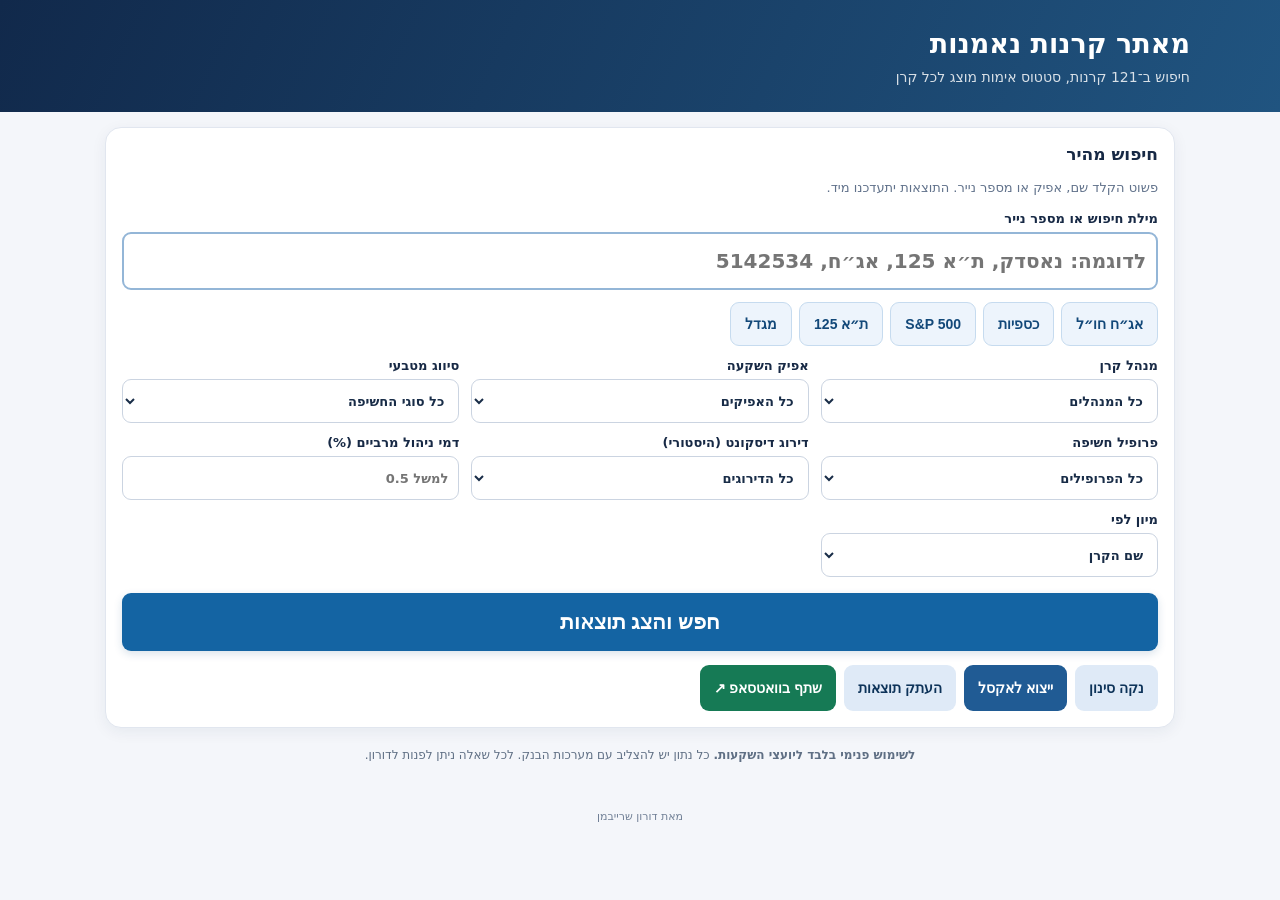
==== commit 4af5a90a: "Correct 37 unsupported FX yes entries and distinguish currency classification from actual exposure" ====
--- a/flyers/index.html
+++ b/flyers/index.html
@@ -3,9 +3,9 @@
 .search-now{display:block;width:100%;margin-top:16px;min-height:58px;background:#1464a3;color:white;font-size:21px;font-weight:800;box-shadow:0 3px 8px #174e8029}.search-now:focus{outline:3px solid #72b2ff}.results-head{scroll-margin-top:16px}@media(max-width:680px){.search-now{min-height:60px;font-size:20px}}
 
 .quick-search{display:flex;gap:7px;flex-wrap:wrap}.shortcut{min-height:44px;background:#edf4fc;color:#124879;border:1px solid #c6dbef;font-size:14px}.shortcut:focus-visible{outline:3px solid #397dc4}#q{font-size:20px;border:2px solid #94b6d7;min-height:58px}.filters>.wide{min-width:0}@media(max-width:680px){.quick-search{grid-column:span 2}.shortcut{flex:1 1 auto}.filters{gap:10px}}
- .discount-rating{background:#e7f3e7;color:#17502a;font-weight:750;font-size:13px;border-radius:8px;padding:7px 10px;margin-top:8px;display:inline-block} .validation{font-size:12px;color:#674d1e;background:#fff3d8;padding:6px 8px;border-radius:7px;margin:7px 0;display:inline-block}.validation a{color:#1a4f86;text-decoration:underline}.validation.ok{color:#144c37;background:#e9f7ee}.whatsapp-share{background:#167a55;color:#fff;min-height:46px}.whatsapp-share:focus-visible{outline:3px solid #70c8a4}</style></head><body><header><div style="max-width:1100px;margin:auto"><h1>מאתר קרנות נאמנות</h1><p class="sub">חיפוש ב־121 קרנות, סטטוס אימות מוצג לכל קרן</p></div></header><main><div id="js-warning" class="panel" style="background:#fff7e7;color:#643e16"><b>שימו לב:</b> במציג הקבצים הזה החיפוש האינטראקטיבי עשוי להיות חסום. הרשימה המלאה מופיעה למטה. כדי לסנן יש לפתוח בדפדפן Safari (ולא בתצוגה מקדימה של WhatsApp או ChatGPT).</div><section class="panel"><h2>חיפוש מהיר</h2><p class="muted" style="margin:0 0 12px">פשוט הקלד שם, אפיק או מספר נייר. התוצאות יתעדכנו מיד.</p><div class="filters"><label class="field wide">מילת חיפוש או מספר נייר<input id="q" placeholder="לדוגמה: נאסדק, ת״א 125, אג״ח, 5142534" autocomplete="off" type="search" enterkeyhint="search" aria-label="חיפוש קרן או מספר נייר"></label><div class="wide quick-search" role="group" aria-label="חיפושים נפוצים"><button type="button" class="shortcut" data-query="אגח חול">אג״ח חו״ל</button><button type="button" class="shortcut" data-query="כספית">כספיות</button><button type="button" class="shortcut" data-query="S&P 500">S&P 500</button><button type="button" class="shortcut" data-query="תא 125">ת״א 125</button><button type="button" class="shortcut" data-query="מגדל">מגדל</button></div><label class="field">מנהל קרן<select id="manager"><option value="">כל המנהלים</option></select></label><label class="field">אפיק השקעה<select id="category"><option value="">כל האפיקים</option></select></label><label class="field">חשיפה למט״ח<select id="currency"><option value="">כל סוגי החשיפה</option><option value="מנוטרלת">מנוטרלת מט״ח</option><option value="חשופה">חשופת מט״ח</option><option value="מוגבלת">מוגבלת מט״ח</option><option value="דולר">דולרית / נקובה בדולר</option><option value="שקל">שקלית (פרופיל 00)</option></select></label><label class="field">פרופיל חשיפה<select id="profile"><option value="">כל הפרופילים</option></select></label><label class="field">דירוג דיסקונט (היסטורי)<select id="rating"><option value="">כל הדירוגים</option><option value="rated">בעלות דירוג בלבד</option><option value="5">דירוג 5</option><option value="4">דירוג 4</option><option value="3">דירוג 3</option><option value="2">דירוג 2</option><option value="1">דירוג 1</option></select></label><label class="field">דמי ניהול מרביים (%)<input type="number" id="fee" min="0" max="10" step="0.01" placeholder="למשל 0.5"></label><label class="field">מיון לפי<select id="sort"><option value="name">שם הקרן</option><option value="fee">דמי ניהול, מהנמוך לגבוה</option><option value="feeDesc">דמי ניהול, מהגבוה לנמוך</option><option value="number">מספר נייר</option><option value="manager">מנהל קרן</option></select></label></div><button type="button" id="searchNow" class="search-now">חפש והצג תוצאות</button><div class="actions"><button id="reset">נקה סינון</button><button id="export" class="primary">ייצוא לאקסל</button><button id="copy">העתק תוצאות</button><button type="button" id="shareWhatsApp" class="whatsapp-share">שתף בוואטסאפ ↗</button></div></section><section id="resultsArea" hidden style="display:none"><div class="results-head" id="resultsStart"><p class="count" id="count"></p><span class="muted">דמי ניהול ודירוגים לפי פרסומים, אינם נתונים חיים</span></div><div id="cards" class="cards"><div class="muted">טוען את רשימת הקרנות…</div></div></section><p class="foot" style="text-align:center"><strong>לשימוש פנימי בלבד ליועצי השקעות.</strong> כל נתון יש להצליב עם מערכות הבנק. לכל שאלה ניתן לפנות לדורון.</p><footer style="font-size:11px;color:#718096;text-align:center;padding:5px 0 22px">מאת דורון שרייבמן</footer></main><script>
+ .discount-rating{background:#e7f3e7;color:#17502a;font-weight:750;font-size:13px;border-radius:8px;padding:7px 10px;margin-top:8px;display:inline-block} .validation{font-size:12px;color:#674d1e;background:#fff3d8;padding:6px 8px;border-radius:7px;margin:7px 0;display:inline-block}.validation a{color:#1a4f86;text-decoration:underline}.validation.ok{color:#144c37;background:#e9f7ee}.whatsapp-share{background:#167a55;color:#fff;min-height:46px}.whatsapp-share:focus-visible{outline:3px solid #70c8a4}</style></head><body><header><div style="max-width:1100px;margin:auto"><h1>מאתר קרנות נאמנות</h1><p class="sub">חיפוש ב־121 קרנות, סטטוס אימות מוצג לכל קרן</p></div></header><main><div id="js-warning" class="panel" style="background:#fff7e7;color:#643e16"><b>שימו לב:</b> במציג הקבצים הזה החיפוש האינטראקטיבי עשוי להיות חסום. הרשימה המלאה מופיעה למטה. כדי לסנן יש לפתוח בדפדפן Safari (ולא בתצוגה מקדימה של WhatsApp או ChatGPT).</div><section class="panel"><h2>חיפוש מהיר</h2><p class="muted" style="margin:0 0 12px">פשוט הקלד שם, אפיק או מספר נייר. התוצאות יתעדכנו מיד.</p><div class="filters"><label class="field wide">מילת חיפוש או מספר נייר<input id="q" placeholder="לדוגמה: נאסדק, ת״א 125, אג״ח, 5142534" autocomplete="off" type="search" enterkeyhint="search" aria-label="חיפוש קרן או מספר נייר"></label><div class="wide quick-search" role="group" aria-label="חיפושים נפוצים"><button type="button" class="shortcut" data-query="אגח חול">אג״ח חו״ל</button><button type="button" class="shortcut" data-query="כספית">כספיות</button><button type="button" class="shortcut" data-query="S&P 500">S&P 500</button><button type="button" class="shortcut" data-query="תא 125">ת״א 125</button><button type="button" class="shortcut" data-query="מגדל">מגדל</button></div><label class="field">מנהל קרן<select id="manager"><option value="">כל המנהלים</option></select></label><label class="field">אפיק השקעה<select id="category"><option value="">כל האפיקים</option></select></label><label class="field">סיווג מטבעי<select id="currency"><option value="">כל סוגי החשיפה</option><option value="מנוטרלת">מנוטרלת מט״ח</option><option value="חשופה">חשופת מט״ח</option><option value="מוגבלת">מוגבלת מט״ח</option><option value="דולר">דולרית / נקובה בדולר</option><option value="שקל">שקלית (פרופיל 00)</option><option value="לא ידוע">לא ידוע</option></select></label><label class="field">פרופיל חשיפה<select id="profile"><option value="">כל הפרופילים</option></select></label><label class="field">דירוג דיסקונט (היסטורי)<select id="rating"><option value="">כל הדירוגים</option><option value="rated">בעלות דירוג בלבד</option><option value="5">דירוג 5</option><option value="4">דירוג 4</option><option value="3">דירוג 3</option><option value="2">דירוג 2</option><option value="1">דירוג 1</option></select></label><label class="field">דמי ניהול מרביים (%)<input type="number" id="fee" min="0" max="10" step="0.01" placeholder="למשל 0.5"></label><label class="field">מיון לפי<select id="sort"><option value="name">שם הקרן</option><option value="fee">דמי ניהול, מהנמוך לגבוה</option><option value="feeDesc">דמי ניהול, מהגבוה לנמוך</option><option value="number">מספר נייר</option><option value="manager">מנהל קרן</option></select></label></div><button type="button" id="searchNow" class="search-now">חפש והצג תוצאות</button><div class="actions"><button id="reset">נקה סינון</button><button id="export" class="primary">ייצוא לאקסל</button><button id="copy">העתק תוצאות</button><button type="button" id="shareWhatsApp" class="whatsapp-share">שתף בוואטסאפ ↗</button></div></section><section id="resultsArea" hidden style="display:none"><div class="results-head" id="resultsStart"><p class="count" id="count"></p><span class="muted">דמי ניהול ודירוגים לפי פרסומים, אינם נתונים חיים</span></div><div id="cards" class="cards"><div class="muted">טוען את רשימת הקרנות…</div></div></section><p class="foot" style="text-align:center"><strong>לשימוש פנימי בלבד ליועצי השקעות.</strong> כל נתון יש להצליב עם מערכות הבנק. לכל שאלה ניתן לפנות לדורון.</p><footer style="font-size:11px;color:#718096;text-align:center;padding:5px 0 22px">מאת דורון שרייבמן</footer></main><script>
 document.getElementById('js-warning').style.display='none';
-const funds=[{"manager":"ילין לפידות","name":"כספית כשרה","number":"5141452","fee":0.06,"category":"כספית","profile":"00","currency":"שקל","source":"פרסום מצולם, אוקטובר 2026","note":"בפרסום נרשמו דמי ניהול 0.06%, בכפוף לעדכון.","validationStatus":"אימות חיצוני חלקי","validationUrl":"https://www.bizportal.co.il/mutualfunds/quote/generalview/5141452","validationFields":"מספר נייר, מנהל, שם, פרופיל, דמי ניהול"},{"manager":"ילין לפידות","name":"כספית דולרית נקובה $","number":"5142534","fee":0.1,"category":"כספית","profile":"0D","currency":"דולר","source":"פרסום מצולם, אוקטובר 2026","note":"התחייבות בפרסום לדמי ניהול עד סוף 2027; יש לבדוק אם עודכן.","validationStatus":"טרם אומת חיצונית"},{"manager":"ילין לפידות","name":"מחקה ת״א 35","number":"5143151","fee":0,"category":"מניות ישראל","profile":"4A","currency":"מוגבלת","source":"פרסום מצולם, אוקטובר 2026","note":"דמי הניהול 0% בפרסום כפופים לתנאי המבצע ולמועד סיומו; יש לאמת לפני פעולה.","validationStatus":"טרם אומת חיצונית"},{"manager":"ילין לפידות","name":"מחקה ת״א 35 משקל שווה","number":"5143144","fee":0,"category":"מניות ישראל","profile":"4A","currency":"מוגבלת","source":"פרסום מצולם, אוקטובר 2026","note":"דמי הניהול 0% בפרסום כפופים לתנאי המבצע ולמועד סיומו; יש לאמת לפני פעולה.","validationStatus":"טרם אומת חיצונית"},{"manager":"ילין לפידות","name":"מחקה ת״א 125","number":"5143136","fee":0,"category":"מניות ישראל","profile":"4A","currency":"מוגבלת","source":"פרסום מצולם, אוקטובר 2026","note":"דמי הניהול 0% בפרסום כפופים לתנאי המבצע ולמועד סיומו; יש לאמת לפני פעולה.","validationStatus":"טרם אומת חיצונית"},{"manager":"ילין לפידות","name":"מחקה S&P 500","number":"5139282","fee":0,"category":"מניות חו״ל","profile":"4D","currency":"חשופה","source":"פרסום מצולם, אוקטובר 2026","note":"דמי הניהול 0% בפרסום כפופים לתנאי המבצע ולמועד סיומו; יש לאמת לפני פעולה.","validationStatus":"טרם אומת חיצונית"},{"manager":"ילין לפידות","name":"מחקה S&P 500 מנוטרלת מט״ח","number":"5139290","fee":0,"category":"מניות חו״ל","profile":"4A","currency":"מנוטרלת","source":"פרסום מצולם, אוקטובר 2026","note":"דמי הניהול 0% בפרסום כפופים לתנאי המבצע ולמועד סיומו; יש לאמת לפני פעולה.","validationStatus":"טרם אומת חיצונית"},{"manager":"ילין לפידות","name":"מחקה S&P World","number":"5139308","fee":0,"category":"מניות חו״ל","profile":"4D","currency":"חשופה","source":"פרסום מצולם, אוקטובר 2026","note":"דמי הניהול 0% בפרסום כפופים לתנאי המבצע ולמועד סיומו; יש לאמת לפני פעולה.","validationStatus":"טרם אומת חיצונית"},{"manager":"ילין לפידות","name":"מחקה S&P World מנוטרלת דולר","number":"5139316","fee":0,"category":"מניות חו״ל","profile":"4A","currency":"מנוטרלת","source":"פרסום מצולם, אוקטובר 2026","note":"דמי הניהול 0% בפרסום כפופים לתנאי המבצע ולמועד סיומו; יש לאמת לפני פעולה.","validationStatus":"טרם אומת חיצונית"},{"manager":"ילין לפידות","name":"מחקה Nasdaq 100","number":"5142153","fee":0,"category":"מניות חו״ל","profile":"4D","currency":"חשופה","source":"פרסום מצולם, אוקטובר 2026","note":"דמי הניהול 0% בפרסום כפופים לתנאי המבצע ולמועד סיומו; יש לאמת לפני פעולה.","validationStatus":"טרם אומת חיצונית"},{"manager":"ילין לפידות","name":"מחקה Nasdaq 100 מנוטרלת מט״ח","number":"5142161","fee":0,"category":"מניות חו״ל","profile":"4A","currency":"מנוטרלת","source":"פרסום מצולם, אוקטובר 2026","note":"דמי הניהול 0% בפרסום כפופים לתנאי המבצע ולמועד סיומו; יש לאמת לפני פעולה.","validationStatus":"טרם אומת חיצונית"},{"manager":"ילין לפידות","name":"אג״ח חו״ל נקוב $","number":"5121710","fee":0.79,"category":"אג״ח חו״ל","profile":"1D","currency":"דולר","source":"פרסום מצולם, אוקטובר 2026","note":"","validationStatus":"טרם אומת חיצונית"},{"manager":"ילין לפידות","name":"מניות חו״ל נקובה $","number":"5127089","fee":1.7,"category":"מניות חו״ל","profile":"4D","currency":"דולר","source":"פרסום מצולם, אוקטובר 2026","note":"","validationStatus":"טרם אומת חיצונית"},{"manager":"ילין לפידות","name":"מחקה S&P 500 Market Leaders נקובה $","number":"5140678","fee":0.7,"category":"מניות חו״ל","profile":"4D","currency":"דולר","source":"פרסום מצולם, אוקטובר 2026","note":"","validationStatus":"טרם אומת חיצונית"},{"manager":"מיטב","name":"אג״ח מדינה ללא מניות","number":"5134663","fee":0.59,"category":"אג״ח מדינה","profile":"0A","currency":"מוגבלת","source":"פרסום מצולם, אוקטובר 2026","note":"","validationStatus":"טרם אומת חיצונית"},{"manager":"מיטב","name":"ממשלתי + 10%","number":"5107651","fee":0.65,"category":"אג״ח מדינה","profile":"1A","currency":"מוגבלת","source":"פרסום מצולם, אוקטובר 2026","note":"","validationStatus":"טרם אומת חיצונית"},{"manager":"מיטב","name":"מדינה + 20%","number":"5111307","fee":0.65,"category":"אג״ח מדינה","profile":"2A","currency":"מוגבלת","source":"פרסום מצולם, אוקטובר 2026","note":"","validationStatus":"טרם אומת חיצונית"},{"manager":"מיטב","name":"אג״ח ללא מניות","number":"5134036","fee":0.59,"category":"אג״ח כללי","profile":"0B","currency":"מוגבלת","source":"פרסום מצולם, אוקטובר 2026","note":"","validationStatus":"טרם אומת חיצונית"},{"manager":"מיטב","name":"אג״ח מודל ESG","number":"5140355","fee":0.59,"category":"אג״ח כללי","profile":"0B","currency":"מוגבלת","source":"פרסום מצולם, אוקטובר 2026","note":"","validationStatus":"טרם אומת חיצונית"},{"manager":"מיטב","name":"סולידית פלוס","number":"5127030","fee":0.59,"category":"אג״ח כללי","profile":"1A","currency":"מוגבלת","source":"פרסום מצולם, אוקטובר 2026","note":"","validationStatus":"טרם אומת חיצונית"},{"manager":"מיטב","name":"10/90 מודל ESG","number":"5137872","fee":0.59,"category":"אג״ח כללי","profile":"1B","currency":"מוגבלת","source":"פרסום מצולם, אוקטובר 2026","note":"","validationStatus":"טרם אומת חיצונית"},{"manager":"מיטב","name":"20/80 מודל ESG","number":"5137880","fee":0.65,"category":"אג״ח כללי","profile":"2B","currency":"מוגבלת","source":"פרסום מצולם, אוקטובר 2026","note":"","validationStatus":"טרם אומת חיצונית"},{"manager":"מיטב","name":"תיק השקעות 15/85","number":"5126347","fee":0.69,"category":"אג״ח כללי","profile":"2C","currency":"חשופה","source":"פרסום מצולם, אוקטובר 2026","note":"","validationStatus":"טרם אומת חיצונית"},{"manager":"מיטב","name":"אג״ח + 20%","number":"5118237","fee":0.79,"category":"אג״ח כללי","profile":"2B","currency":"מוגבלת","source":"פרסום מצולם, אוקטובר 2026","note":"","validationStatus":"טרם אומת חיצונית"},{"manager":"מיטב","name":"25/75","number":"5134028","fee":0.59,"category":"אג״ח כללי","profile":"2B","currency":"מוגבלת","source":"פרסום מצולם, אוקטובר 2026","note":"","validationStatus":"טרם אומת חיצונית"},{"manager":"מיטב","name":"תיק השקעות+30","number":"5118716","fee":0.79,"category":"אג״ח כללי","profile":"2B","currency":"מוגבלת","source":"פרסום מצולם, אוקטובר 2026","note":"","validationStatus":"טרם אומת חיצונית"},{"manager":"מיטב","name":"60/40","number":"5126065","fee":0.79,"category":"מעורבת","profile":"3B","currency":"מוגבלת","source":"פרסום מצולם, אוקטובר 2026","note":"","validationStatus":"טרם אומת חיצונית"},{"manager":"מיטב","name":"תיק השקעות עד 50%","number":"5126024","fee":0.78,"category":"מעורבת","profile":"3C","currency":"חשופה","source":"פרסום מצולם, אוקטובר 2026","note":"","validationStatus":"טרם אומת חיצונית"},{"manager":"מיטב","name":"אג״ח קונצרני A ומעלה","number":"5137799","fee":0.59,"category":"אג״ח קונצרני","profile":"0B","currency":"מוגבלת","source":"פרסום מצולם, אוקטובר 2026","note":"","validationStatus":"טרם אומת חיצונית"},{"manager":"מיטב","name":"קונצרני שקלי פלוס","number":"5123146","fee":0.69,"category":"אג״ח קונצרני","profile":"1A","currency":"מוגבלת","source":"פרסום מצולם, אוקטובר 2026","note":"","validationStatus":"טרם אומת חיצונית"},{"manager":"מיטב","name":"קונצרני פלוס","number":"5114640","fee":0.79,"category":"אג״ח קונצרני","profile":"1A","currency":"מוגבלת","source":"פרסום מצולם, אוקטובר 2026","note":"","validationStatus":"טרם אומת חיצונית"},{"manager":"מיטב","name":"ת״א 125","number":"5100474","fee":1.85,"category":"מניות ישראל","profile":"4A","currency":"מוגבלת","source":"פרסום מצולם, אוקטובר 2026","note":"","validationStatus":"אימות חיצוני חלקי","validationUrl":"https://www.bizportal.co.il/MutualFunds/Quote/GeneralView/5100474","validationFields":"מספר נייר, מנהל, שם, פרופיל, דמי ניהול"},{"manager":"מיטב","name":"מניות ESG ישראל","number":"5118930","fee":1.5,"category":"מניות ישראל","profile":"4B","currency":"מוגבלת","source":"פרסום מצולם, אוקטובר 2026","note":"","validationStatus":"טרם אומת חיצונית"},{"manager":"מיטב","name":"סקיי מניות","number":"5103692","fee":1.59,"category":"מניות ישראל","profile":"4A","currency":"מוגבלת","source":"פרסום מצולם, אוקטובר 2026","note":"","validationStatus":"טרם אומת חיצונית"},{"manager":"מיטב","name":"סקיי השקעות","number":"5520044","fee":1.5,"category":"מעורבת","profile":"4D","currency":"חשופה","source":"פרסום מצולם, אוקטובר 2026","note":"","validationStatus":"טרם אומת חיצונית"},{"manager":"מיטב","name":"מניות מומנטום","number":"5139332","fee":1.05,"category":"מניות ישראל","profile":"4B","currency":"מוגבלת","source":"פרסום מצולם, אוקטובר 2026","note":"","validationStatus":"טרם אומת חיצונית"},{"manager":"מיטב","name":"ת״א 125 מומנטום","number":"5140504","fee":1.05,"category":"מניות ישראל","profile":"4A","currency":"מוגבלת","source":"פרסום מצולם, אוקטובר 2026","note":"","validationStatus":"טרם אומת חיצונית"},{"manager":"מיטב","name":"מניות LONG RUN","number":"5124938","fee":0.8,"category":"מניות ישראל","profile":"4A","currency":"מוגבלת","source":"פרסום מצולם, אוקטובר 2026","note":"בפרסום מופיע גם שיעור הוספה 0.5%. אינו כלול בדמי הניהול.","validationStatus":"טרם אומת חיצונית"},{"manager":"מיטב","name":"מניות טכנולוגיה חו״ל","number":"5101019","fee":1.69,"category":"מניות חו״ל","profile":"4D","currency":"חשופה","source":"פרסום מצולם, אוקטובר 2026","note":"","validationStatus":"טרם אומת חיצונית"},{"manager":"מיטב","name":"מניות חו״ל עד 30% מט״ח","number":"5121736","fee":1.49,"category":"מניות חו״ל","profile":"4B","currency":"מוגבלת","source":"פרסום מצולם, אוקטובר 2026","note":"","validationStatus":"טרם אומת חיצונית"},{"manager":"מיטב","name":"כספית דולרית","number":"5100672","fee":0.28,"category":"כספית","profile":"0D","currency":"דולר","source":"פרסום מצולם, אוקטובר 2026","note":"","validationStatus":"טרם אומת חיצונית"},{"manager":"מיטב","name":"כספית דולרית נקובה $","number":"5138326","fee":0.14,"category":"כספית","profile":"0D","currency":"דולר","source":"פרסום מצולם, אוקטובר 2026","note":"","validationStatus":"טרם אומת חיצונית"},{"manager":"מיטב","name":"אג״ח דולר","number":"5108683","fee":0.79,"category":"אג״ח חו״ל","profile":"0D","currency":"דולר","source":"פרסום מצולם, אוקטובר 2026","note":"","validationStatus":"טרם אומת חיצונית"},{"manager":"מיטב","name":"90/10 תיק אג״ח חו״ל עד 30% מט״ח","number":"5121694","fee":0.65,"category":"אג״ח חו״ל","profile":"1B","currency":"מוגבלת","source":"פרסום מצולם, אוקטובר 2026","note":"","validationStatus":"טרם אומת חיצונית"},{"manager":"מיטב","name":"לונג שורט מניות קרן גידור בנאמנות","number":"1194232","fee":1.35,"category":"קרן גידור בנאמנות","profile":"4D","currency":"חשופה","source":"פרסום מצולם, אוקטובר 2026","note":"בפרסום מופיעים גם דמי הצלחה 20%, נוסף על דמי הניהול.","validationStatus":"טרם אומת חיצונית"},{"manager":"אנליסט","name":"ATF סל ת״א 125","number":"1238203","fee":0,"category":"מניות ישראל","profile":"4A","currency":"מוגבלת","source":"פרסום מצולם, אוקטובר 2026","note":"דמי הניהול 0% בפרסום כפופים לתנאי המבצע ולמועד סיומו; יש לאמת לפני פעולה.","validationStatus":"טרם אומת חיצונית"},{"manager":"אנליסט","name":"ATF סל ת״א 200","number":"1238104","fee":0,"category":"מניות ישראל","profile":"4A","currency":"מוגבלת","source":"פרסום מצולם, אוקטובר 2026","note":"דמי הניהול 0% בפרסום כפופים לתנאי המבצע ולמועד סיומו; יש לאמת לפני פעולה.","validationStatus":"טרם אומת חיצונית"},{"manager":"אנליסט","name":"ATF מחקה ת״א 200","number":"5139951","fee":0.2,"category":"מניות ישראל","profile":"4A","currency":"מוגבלת","source":"פרסום מצולם, אוקטובר 2026","note":"","validationStatus":"טרם אומת חיצונית"},{"manager":"אנליסט","name":"ATF מחקה ת״א 20","number":"5139936","fee":0.2,"category":"מניות ישראל","profile":"4A","currency":"מוגבלת","source":"פרסום מצולם, אוקטובר 2026","note":"","validationStatus":"טרם אומת חיצונית"},{"manager":"אנליסט","name":"ATF מחקה ת״א 50 ריאל","number":"5139944","fee":0.2,"category":"מניות ישראל","profile":"4A","currency":"מוגבלת","source":"פרסום מצולם, אוקטובר 2026","note":"","validationStatus":"טרם אומת חיצונית"},{"manager":"אנליסט","name":"ATF מחקה אינדקס בנקים ישראל","number":"5139175","fee":0.45,"category":"מניות ישראל","profile":"4A","currency":"מוגבלת","source":"פרסום מצולם, אוקטובר 2026","note":"","validationStatus":"טרם אומת חיצונית"},{"manager":"אנליסט","name":"ATF מחקה אינדקס חברות פרויקטים מניבים","number":"5142633","fee":0.45,"category":"מניות ישראל","profile":"4A","currency":"מוגבלת","source":"פרסום מצולם, אוקטובר 2026","note":"","validationStatus":"טרם אומת חיצונית"},{"manager":"אנליסט","name":"ATF מחקה אינדקס בנקים וביטוח ישראל","number":"5133236","fee":0.5,"category":"מניות ישראל","profile":"4A","currency":"מוגבלת","source":"פרסום מצולם, אוקטובר 2026","note":"","validationStatus":"טרם אומת חיצונית"},{"manager":"אנליסט","name":"ATF מחקה אינדקס ת״א 125 מומנטום ענפי","number":"5135165","fee":0.5,"category":"מניות ישראל","profile":"4A","currency":"מוגבלת","source":"פרסום מצולם, אוקטובר 2026","note":"","validationStatus":"טרם אומת חיצונית"},{"manager":"אנליסט","name":"ATF סל S&P 500","number":"1218916","fee":0,"category":"מניות חו״ל","profile":"4D","currency":"חשופה","source":"פרסום מצולם, אוקטובר 2026","note":"דמי הניהול 0% בפרסום כפופים לתנאי המבצע ולמועד סיומו; יש לאמת לפני פעולה.","validationStatus":"טרם אומת חיצונית"},{"manager":"אנליסט","name":"ATF סל S&P 500 מנוטרלת מט״ח","number":"1218924","fee":0,"category":"מניות חו״ל","profile":"4A","currency":"מנוטרלת","source":"פרסום מצולם, אוקטובר 2026","note":"דמי הניהול 0% בפרסום כפופים לתנאי המבצע ולמועד סיומו; יש לאמת לפני פעולה.","validationStatus":"טרם אומת חיצונית"},{"manager":"אנליסט","name":"ATF מחקה אינדקס מניות ארה״ב Large Cap מומנטום ענפי","number":"5137336","fee":0.65,"category":"מניות חו״ל","profile":"4D","currency":"חשופה","source":"פרסום מצולם, אוקטובר 2026","note":"","validationStatus":"טרם אומת חיצונית"},{"manager":"אנליסט","name":"ATF מחקה אינדקס מניות ארה״ב Large Cap מומנטום ענפי מנוטרלת מט״ח","number":"5136775","fee":0.65,"category":"מניות חו״ל","profile":"4A","currency":"מנוטרלת","source":"פרסום מצולם, אוקטובר 2026","note":"","validationStatus":"טרם אומת חיצונית"},{"manager":"אנליסט","name":"ATF מחקה תל בונד צמודות A","number":"5140116","fee":0,"category":"אג״ח קונצרני","profile":"00","currency":"שקל","source":"פרסום מצולם, אוקטובר 2026","note":"דמי הניהול 0% בפרסום כפופים לתנאי המבצע ולמועד סיומו; יש לאמת לפני פעולה.","validationStatus":"טרם אומת חיצונית"},{"manager":"אנליסט","name":"ATF מחקה תל בונד תשואות צמודות","number":"5140124","fee":0,"category":"אג״ח קונצרני","profile":"00","currency":"שקל","source":"פרסום מצולם, אוקטובר 2026","note":"דמי הניהול 0% בפרסום כפופים לתנאי המבצע ולמועד סיומו; יש לאמת לפני פעולה.","validationStatus":"טרם אומת חיצונית"},{"manager":"אנליסט","name":"ATF מחקה תל בונד 60 שקלי","number":"5142732","fee":0.1,"category":"אג״ח קונצרני","profile":"00","currency":"שקל","source":"פרסום מצולם, אוקטובר 2026","note":"","validationStatus":"טרם אומת חיצונית"},{"manager":"אנליסט","name":"ATF מחקה תל בונד AA פיזור מנפיקים","number":"5142740","fee":0.1,"category":"אג״ח קונצרני","profile":"00","currency":"שקל","source":"פרסום מצולם, אוקטובר 2026","note":"","validationStatus":"טרם אומת חיצונית"},{"manager":"אנליסט","name":"ATF מחקה תל בונד A פיזור מנפיקים","number":"5142757","fee":0.1,"category":"אג״ח קונצרני","profile":"00","currency":"שקל","source":"פרסום מצולם, אוקטובר 2026","note":"","validationStatus":"טרם אומת חיצונית"},{"manager":"אנליסט","name":"ATF מחקה אינדקס שקלים ארוכים עד 20% מדינה","number":"5137997","fee":0.2,"category":"אג״ח כללי","profile":"00","currency":"שקל","source":"פרסום מצולם, אוקטובר 2026","note":"","validationStatus":"טרם אומת חיצונית"},{"manager":"אנליסט","name":"ATF מחקה אינדקס אג״ח חברות ישראל EW TOP 100","number":"5133905","fee":0.2,"category":"אג״ח קונצרני","profile":"00","currency":"שקל","source":"פרסום מצולם, אוקטובר 2026","note":"","validationStatus":"טרם אומת חיצונית"},{"manager":"אנליסט","name":"ATF מחקה אינדקס EW TOP100 מרווח מעל הממוצע מותאם מח״מ","number":"5138359","fee":0.2,"category":"אג״ח קונצרני","profile":"00","currency":"שקל","source":"פרסום מצולם, אוקטובר 2026","note":"שם הקרן בתצלום אינו חד; דורש אימות לפי מספר נייר.","validationStatus":"אימות חיצוני חלקי","validationUrl":"https://finance.themarker.com/mtf/5138359","validationFields":"מספר נייר, מנהל, שם, פרופיל, דמי ניהול"},{"manager":"אנליסט","name":"ATF מחקה אינדקס אג״ח בנקים וחב׳ ממשלתיות","number":"5135975","fee":0.25,"category":"אג״ח קונצרני","profile":"00","currency":"שקל","source":"פרסום מצולם, אוקטובר 2026","note":"","validationStatus":"טרם אומת חיצונית"},{"manager":"אנליסט","name":"ATF מחקה משולבת אינדקס מניות 25% ואג״ח 75%","number":"5136676","fee":0.29,"category":"מעורבת","profile":"2B","currency":"מוגבלת","source":"פרסום מצולם, אוקטובר 2026","note":"","validationStatus":"טרם אומת חיצונית"},{"manager":"אנליסט","name":"ATF מחקה אינדקס אג״ח ממשלת ארה״ב מנוטרלת מט״ח","number":"5141817","fee":0.1,"category":"אג״ח חו״ל","profile":"0A","currency":"מנוטרלת","source":"פרסום מצולם, אוקטובר 2026","note":"","validationStatus":"טרם אומת חיצונית"},{"manager":"מגדל MTF","name":"MTF מחקה S&P 500 Bond Mega 30 Investment Grade 1-3 Year","number":"5128038","fee":0.25,"category":"אג״ח חו״ל","profile":"0D","currency":"חשופה","source":"פרסום מגדל MTF, אוקטובר 2026","note":"מח״מ מדד בפרסום: 1.81 שנים. דמי ניהול קבועים לפי הפרסום; לא נתונים חיים.","validationStatus":"טרם אומת חיצונית"},{"manager":"מגדל MTF","name":"MTF מחקה S&P 500 Bond Mega 30 Investment Grade 3-5 Year","number":"5127667","fee":0.25,"category":"אג״ח חו״ל","profile":"0D","currency":"חשופה","source":"פרסום מגדל MTF, אוקטובר 2026","note":"מח״מ מדד בפרסום: 3.46 שנים. דמי ניהול קבועים לפי הפרסום; לא נתונים חיים.","validationStatus":"טרם אומת חיצונית"},{"manager":"מגדל MTF","name":"MTF סל iBoxx US Liquid Investment Grade Top 30","number":"1191881","fee":0.25,"category":"אג״ח חו״ל","profile":"0D","currency":"חשופה","source":"פרסום מגדל MTF, אוקטובר 2026","note":"מח״מ מדד בפרסום: 5.60 שנים. דמי ניהול קבועים לפי הפרסום; לא נתונים חיים.","validationStatus":"טרם אומת חיצונית"},{"manager":"מגדל MTF","name":"MTF מחקה iBoxx US Liquid Investment Grade Top 30","number":"5138466","fee":0.2,"category":"אג״ח חו״ל","profile":"0D","currency":"חשופה","source":"פרסום מגדל MTF, אוקטובר 2026","note":"מח״מ מדד בפרסום: 5.60 שנים. דמי ניהול קבועים לפי הפרסום; לא נתונים חיים.","validationStatus":"טרם אומת חיצונית"},{"manager":"מגדל MTF","name":"MTF מחקה אינדקס Top 10 US Banks Bonds","number":"5138458","fee":0.25,"category":"אג״ח חו״ל","profile":"0D","currency":"חשופה","source":"פרסום מגדל MTF, אוקטובר 2026","note":"מח״מ מדד בפרסום: 2.95 שנים. דמי ניהול קבועים לפי הפרסום; לא נתונים חיים.","validationStatus":"טרם אומת חיצונית"},{"manager":"מגדל MTF","name":"MTF סל אינדקס אג״ח ממשלת ארה״ב מח״מ 10 קבוע","number":"1219294","fee":0.1,"category":"אג״ח חו״ל","profile":"0D","currency":"חשופה","source":"פרסום מגדל MTF, אוקטובר 2026","note":"מח״מ מדד בפרסום: 9.93 שנים. דמי ניהול קבועים לפי הפרסום; לא נתונים חיים.","validationStatus":"טרם אומת חיצונית"},{"manager":"מגדל MTF","name":"MTF מחקה S&P 500 Bond Mega 30 Investment Grade 3-5 Year מנוטרלת מט״ח","number":"5138482","fee":0.2,"category":"אג״ח חו״ל","profile":"0A","currency":"מנוטרלת","source":"פרסום מגדל MTF, אוקטובר 2026","note":"מח״מ מדד בפרסום: 3.46 שנים. דמי ניהול קבועים לפי הפרסום; לא נתונים חיים.","validationStatus":"טרם אומת חיצונית"},{"manager":"מגדל MTF","name":"MTF מחקה iBoxx US Liquid Investment Grade Top 30 מנוטרלת מט״ח","number":"5121207","fee":0.25,"category":"אג״ח חו״ל","profile":"0A","currency":"מנוטרלת","source":"פרסום מגדל MTF, אוקטובר 2026","note":"מח״מ מדד בפרסום: 5.60 שנים. דמי ניהול קבועים לפי הפרסום; לא נתונים חיים.","validationStatus":"טרם אומת חיצונית"},{"manager":"מגדל MTF","name":"MTF מחקה אינדקס אג״ח ממשלת ארה״ב מח״מ 10 קבוע מנוטרלת מט״ח","number":"5137773","fee":0.1,"category":"אג״ח חו״ל","profile":"0A","currency":"מנוטרלת","source":"פרסום מגדל MTF, אוקטובר 2026","note":"מח״מ מדד בפרסום: 9.93 שנים. דמי ניהול קבועים לפי הפרסום; לא נתונים חיים.","validationStatus":"טרם אומת חיצונית"},{"manager":"מגדל MTF","name":"MTF סל אינדקס אג״ח ממשלת ארה״ב מח״מ 10 קבוע מנוטרלת מט״ח","number":"1243997","fee":0.1,"category":"אג״ח חו״ל","profile":"0A","currency":"מנוטרלת","source":"פרסום מגדל MTF, אוקטובר 2026","note":"מח״מ מדד בפרסום: 9.93 שנים. דמי ניהול קבועים לפי הפרסום; לא נתונים חיים.","validationStatus":"טרם אומת חיצונית"},{"manager":"מגדל MTF","name":"MTF מחקה S&P 500 Bond Mega 30 Investment Grade 5-7 Year נקובה בדולר","number":"5137716","fee":0.25,"category":"אג״ח חו״ל","profile":"0D","currency":"דולר","source":"פרסום מגדל MTF, אוקטובר 2026","note":"מח״מ מדד בפרסום: 4.95 שנים. דמי ניהול קבועים לפי הפרסום; לא נתונים חיים.","validationStatus":"אימות חיצוני חלקי","validationUrl":"https://www.bizportal.co.il/mutualfunds/quote/generalview/5137716","validationFields":"מספר נייר, מנהל, שם, פרופיל, דמי ניהול"},{"manager":"מגדל MTF","name":"MTF מחקה אינדקס מדינת ישראל דולר לפדיון 2030 (מתגלגל כל 6 שנים) נקובה $","number":"5139514","fee":0.2,"category":"אג״ח חו״ל","profile":"0D","currency":"דולר","source":"פרסום מגדל MTF, אוקטובר 2026","note":"מח״מ מדד בפרסום: 3.19 שנים. דמי ניהול קבועים לפי הפרסום; לא נתונים חיים.","validationStatus":"אימות חיצוני חלקי","validationUrl":"https://www.bizportal.co.il/mutualfunds/quote/generalview/5139514","validationFields":"מספר נייר, מנהל, שם, פרופיל, דמי ניהול"},{"manager":"מגדל MTF","name":"MTF מחקה אינדקס מדינת ישראל דולר לפדיון 2035 נקובה בדולר","number":"5142344","fee":0.2,"category":"אג״ח חו״ל","profile":"0D","currency":"דולר","source":"פרסום מגדל MTF, אוקטובר 2026","note":"מח״מ מדד בפרסום: 6.66 שנים. דמי ניהול קבועים לפי הפרסום; לא נתונים חיים.","validationStatus":"טרם אומת חיצונית"},{"manager":"אי.בי.אי.","name":"אי.בי.אי. (1A) אג\"ח פלוס 10/90","number":"5126495","fee":0.55,"category":"10/90","profile":"1A","currency":"כן","source":"מאגר פנימי, פרסום מדורג","note":"דירוג דיסקונט על פי פרסום שנקלט בעבר. יש לאמת עדכניות מול הבנק.","discountRating":5,"ratingSource":"IMG_B8F2B398-E7B5-4FC1-BB60-61E27898D710.jpeg","validationStatus":"טרם אומת חיצונית","ratingVerification":"דירוג היסטורי, טרם אומת מול דיסקונט"},{"manager":"אי.בי.אי.","name":"אי.בי.אי. (1B) עד 3 שנים 10/90","number":"5127949","fee":0.69,"category":"10/90","profile":"1B","currency":"כן","source":"מאגר פנימי, פרסום מדורג","note":"דירוג דיסקונט על פי פרסום שנקלט בעבר. יש לאמת עדכניות מול הבנק.","discountRating":5,"ratingSource":"IMG_B8F2B398-E7B5-4FC1-BB60-61E27898D710.jpeg","validationStatus":"טרם אומת חיצונית","ratingVerification":"דירוג היסטורי, טרם אומת מול דיסקונט"},{"manager":"איילון","name":"איילון (1B) 10/90","number":"5130307","fee":0.8,"category":"10/90","profile":"1B","currency":"כן","source":"מאגר פנימי, פרסום מדורג","note":"דירוג דיסקונט על פי פרסום שנקלט בעבר. יש לאמת עדכניות מול הבנק.","discountRating":5,"ratingSource":"IMG_F8FA54BC-A1EF-48BF-A2BA-7B5DCB447E5B.jpeg","validationStatus":"טרם אומת חיצונית","ratingVerification":"דירוג היסטורי, טרם אומת מול דיסקונט"},{"manager":"מגדל","name":"מגדל (1B) 10/90","number":"5106208","fee":0.59,"category":"10/90","profile":"1B","currency":"כן","source":"מאגר פנימי, פרסום מדורג","note":"דירוג דיסקונט על פי פרסום שנקלט בעבר. יש לאמת עדכניות מול הבנק.","discountRating":5,"ratingSource":"IMG_9E43E057-B1AB-4105-B7CD-512D8AF98424.jpeg","validationStatus":"טרם אומת חיצונית","ratingVerification":"דירוג היסטורי, טרם אומת מול דיסקונט"},{"manager":"אי.בי.אי.","name":"אי.בי.אי. (2B) 15/85","number":"5119417","fee":0.79,"category":"15/85","profile":"2B","currency":"כן","source":"מאגר פנימי, פרסום מדורג","note":"דירוג דיסקונט על פי פרסום שנקלט בעבר. יש לאמת עדכניות מול הבנק.","discountRating":5,"ratingSource":"IMG_B8F2B398-E7B5-4FC1-BB60-61E27898D710.jpeg","validationStatus":"טרם אומת חיצונית","ratingVerification":"דירוג היסטורי, טרם אומת מול דיסקונט"},{"manager":"אי.בי.אי.","name":"אי.בי.אי. (2B) אג\"ח + 15%","number":"5127204","fee":0.69,"category":"15/85","profile":"2B","currency":"כן","source":"מאגר פנימי, פרסום מדורג","note":"דירוג דיסקונט על פי פרסום שנקלט בעבר. יש לאמת עדכניות מול הבנק.","discountRating":5,"ratingSource":"IMG_B8F2B398-E7B5-4FC1-BB60-61E27898D710.jpeg","validationStatus":"טרם אומת חיצונית","ratingVerification":"דירוג היסטורי, טרם אומת מול דיסקונט"},{"manager":"הראל","name":"הראל (2D) 15/85 - נקובה $","number":"5132998","fee":0.69,"category":"15/85","profile":"2D","currency":"כן","source":"מאגר פנימי, פרסום מדורג","note":"דירוג דיסקונט על פי פרסום שנקלט בעבר. יש לאמת עדכניות מול הבנק.","discountRating":5,"ratingSource":"IMG_6011F881-0128-4B95-B204-732C3CEBACCC.jpeg","validationStatus":"טרם אומת חיצונית","ratingVerification":"דירוג היסטורי, טרם אומת מול דיסקונט"},{"manager":"אנליסט","name":"אנליסט (2B) 20/80","number":"5116033","fee":0.84,"category":"20/80","profile":"2B","currency":"כן","source":"מאגר פנימי, פרסום מדורג","note":"דירוג דיסקונט על פי פרסום שנקלט בעבר. יש לאמת עדכניות מול הבנק.","discountRating":5,"ratingSource":"IMG_F428EA37-C517-4D69-A47E-03B76E3A64ED.jpeg","validationStatus":"טרם אומת חיצונית","ratingVerification":"דירוג היסטורי, טרם אומת מול דיסקונט"},{"manager":"אנליסט","name":"אנליסט (2B) פיזור רחב 20/80","number":"5125109","fee":0.74,"category":"20/80","profile":"2B","currency":"כן","source":"מאגר פנימי, פרסום מדורג","note":"דירוג דיסקונט על פי פרסום שנקלט בעבר. יש לאמת עדכניות מול הבנק.","discountRating":5,"ratingSource":"IMG_F428EA37-C517-4D69-A47E-03B76E3A64ED.jpeg","validationStatus":"טרם אומת חיצונית","ratingVerification":"דירוג היסטורי, טרם אומת מול דיסקונט"},{"manager":"הראל","name":"הראל (2B) ישראל 25/75","number":"5102488","fee":0.63,"category":"25/75","profile":"2B","currency":"כן","source":"מאגר פנימי, פרסום מדורג","note":"דירוג דיסקונט על פי פרסום שנקלט בעבר. יש לאמת עדכניות מול הבנק.","discountRating":4,"ratingSource":"IMG_6011F881-0128-4B95-B204-732C3CEBACCC.jpeg","validationStatus":"טרם אומת חיצונית","ratingVerification":"דירוג היסטורי, טרם אומת מול דיסקונט"},{"manager":"אי.בי.אי.","name":"אי.בי.אי. (2C) 30/70","number":"5122502","fee":0.89,"category":"30/70","profile":"2C","currency":"כן","source":"מאגר פנימי, פרסום מדורג","note":"דירוג דיסקונט על פי פרסום שנקלט בעבר. יש לאמת עדכניות מול הבנק.","discountRating":5,"ratingSource":"IMG_B8F2B398-E7B5-4FC1-BB60-61E27898D710.jpeg","validationStatus":"טרם אומת חיצונית","ratingVerification":"דירוג היסטורי, טרם אומת מול דיסקונט"},{"manager":"אנליסט","name":"אנליסט (2B) 30/70","number":"5139712","fee":0.58,"category":"30/70","profile":"2B","currency":"כן","source":"מאגר פנימי, פרסום מדורג","note":"דירוג דיסקונט על פי פרסום שנקלט בעבר. יש לאמת עדכניות מול הבנק.","discountRating":4,"ratingSource":"IMG_F428EA37-C517-4D69-A47E-03B76E3A64ED.jpeg","validationStatus":"טרם אומת חיצונית","ratingVerification":"דירוג היסטורי, טרם אומת מול דיסקונט"},{"manager":"מגדל","name":"מגדל (2B) תיק השקעות 30/70","number":"5102678","fee":0.79,"category":"30/70","profile":"2B","currency":"כן","source":"מאגר פנימי, פרסום מדורג","note":"דירוג דיסקונט על פי פרסום שנקלט בעבר. יש לאמת עדכניות מול הבנק.","discountRating":4,"ratingSource":"IMG_35D0F97D-A45E-476D-ACC1-155E81B3B775.jpeg","validationStatus":"טרם אומת חיצונית","ratingVerification":"דירוג היסטורי, טרם אומת מול דיסקונט"},{"manager":"אנליסט","name":"אנליסט (0A) אג\"ח מדורג A ומעלה מח\"מ 4 שנים","number":"5118328","fee":0.68,"category":"אג\"ח","profile":"0A","currency":"כן","source":"מאגר פנימי, פרסום מדורג","note":"דירוג דיסקונט על פי פרסום שנקלט בעבר. יש לאמת עדכניות מול הבנק.","discountRating":4,"ratingSource":"IMG_F428EA37-C517-4D69-A47E-03B76E3A64ED.jpeg","validationStatus":"טרם אומת חיצונית","ratingVerification":"דירוג היסטורי, טרם אומת מול דיסקונט"},{"manager":"אנליסט","name":"אנליסט (0B) אג\"ח","number":"5110523","fee":0.89,"category":"אג\"ח","profile":"0B","currency":"כן","source":"מאגר פנימי, פרסום מדורג","note":"דירוג דיסקונט על פי פרסום שנקלט בעבר. יש לאמת עדכניות מול הבנק.","discountRating":5,"ratingSource":"IMG_F428EA37-C517-4D69-A47E-03B76E3A64ED.jpeg","validationStatus":"טרם אומת חיצונית","ratingVerification":"דירוג היסטורי, טרם אומת מול דיסקונט"},{"manager":"הראל","name":"הראל (0C) קונצרני A ומעלה","number":"5107156","fee":0.59,"category":"אג\"ח חברות","profile":"0C","currency":"כן","source":"מאגר פנימי, פרסום מדורג","note":"דירוג דיסקונט על פי פרסום שנקלט בעבר. יש לאמת עדכניות מול הבנק.","discountRating":5,"ratingSource":"IMG_6011F881-0128-4B95-B204-732C3CEBACCC.jpeg","validationStatus":"טרם אומת חיצונית","ratingVerification":"דירוג היסטורי, טרם אומת מול דיסקונט"},{"manager":"הראל","name":"הראל (1A) אג\"ח קונצרני + 10%","number":"5115993","fee":0.49,"category":"אג\"ח חברות","profile":"1A","currency":"כן","source":"מאגר פנימי, פרסום מדורג","note":"דירוג דיסקונט על פי פרסום שנקלט בעבר. יש לאמת עדכניות מול הבנק.","discountRating":4,"ratingSource":"IMG_6011F881-0128-4B95-B204-732C3CEBACCC.jpeg","validationStatus":"טרם אומת חיצונית","ratingVerification":"דירוג היסטורי, טרם אומת מול דיסקונט"},{"manager":"הראל","name":"הראל (1A) קונצרני שקלי + 10%","number":"5107503","fee":0.5,"category":"אג\"ח חברות","profile":"1A","currency":"כן","source":"מאגר פנימי, פרסום מדורג","note":"דירוג דיסקונט על פי פרסום שנקלט בעבר. יש לאמת עדכניות מול הבנק.","discountRating":4,"ratingSource":"IMG_6011F881-0128-4B95-B204-732C3CEBACCC.jpeg","validationStatus":"טרם אומת חיצונית","ratingVerification":"דירוג היסטורי, טרם אומת מול דיסקונט"},{"manager":"הראל","name":"הראל (0B) אג\"ח בינלאומי עד 20% מט\"ח","number":"5117130","fee":0.78,"category":"אג\"ח חו\"ל","profile":"0B","currency":"כן","source":"מאגר פנימי, פרסום מדורג","note":"דירוג דיסקונט על פי פרסום שנקלט בעבר. יש לאמת עדכניות מול הבנק.","discountRating":4,"ratingSource":"IMG_6011F881-0128-4B95-B204-732C3CEBACCC.jpeg","validationStatus":"טרם אומת חיצונית","ratingVerification":"דירוג היסטורי, טרם אומת מול דיסקונט"},{"manager":"הראל","name":"הראל (0D) אג\"ח דולר בינלאומי","number":"5102371","fee":0.76,"category":"אג\"ח חו\"ל","profile":"0D","currency":"כן","source":"מאגר פנימי, פרסום מדורג","note":"דירוג דיסקונט על פי פרסום שנקלט בעבר. יש לאמת עדכניות מול הבנק.","discountRating":4,"ratingSource":"IMG_6011F881-0128-4B95-B204-732C3CEBACCC.jpeg","validationStatus":"טרם אומת חיצונית","ratingVerification":"דירוג היסטורי, טרם אומת מול דיסקונט"},{"manager":"הראל","name":"הראל (2B) אג\"ח חו\"ל ומניות עד 20% מט\"ח","number":"5111117","fee":0.74,"category":"אג\"ח חו\"ל","profile":"2B","currency":"כן","source":"מאגר פנימי, פרסום מדורג","note":"דירוג דיסקונט על פי פרסום שנקלט בעבר. יש לאמת עדכניות מול הבנק.","discountRating":5,"ratingSource":"IMG_6011F881-0128-4B95-B204-732C3CEBACCC.jpeg","validationStatus":"טרם אומת חיצונית","ratingVerification":"דירוג היסטורי, טרם אומת מול דיסקונט"},{"manager":"איילון","name":"איילון (0B) אג\"ח ללא מניות","number":"5130315","fee":0.79,"category":"אג\"ח ללא מניות","profile":"0B","currency":"כן","source":"מאגר פנימי, פרסום מדורג","note":"דירוג דיסקונט על פי פרסום שנקלט בעבר. יש לאמת עדכניות מול הבנק.","discountRating":5,"ratingSource":"IMG_F8FA54BC-A1EF-48BF-A2BA-7B5DCB447E5B.jpeg","validationStatus":"טרם אומת חיצונית","ratingVerification":"דירוג היסטורי, טרם אומת מול דיסקונט"},{"manager":"אנליסט","name":"אנליסט (0B) תיק קונצרני","number":"5139449","fee":0.54,"category":"אג\"ח קונצרני","profile":"0B","currency":"כן","source":"מאגר פנימי, פרסום מדורג","note":"דירוג דיסקונט על פי פרסום שנקלט בעבר. יש לאמת עדכניות מול הבנק.","discountRating":4,"ratingSource":"IMG_F428EA37-C517-4D69-A47E-03B76E3A64ED.jpeg","validationStatus":"טרם אומת חיצונית","ratingVerification":"דירוג היסטורי, טרם אומת מול דיסקונט"},{"manager":"הראל","name":"הראל (4D) Multi-Strategy - קרן גידור בנאמנות","number":"1194141","fee":1.5,"category":"גידור / אלטרנטיבי","profile":"4D","currency":"כן","source":"מאגר פנימי, פרסום מדורג","note":"דירוג דיסקונט על פי פרסום שנקלט בעבר. יש לאמת עדכניות מול הבנק.","discountRating":5,"ratingSource":"IMG_6011F881-0128-4B95-B204-732C3CEBACCC.jpeg","validationStatus":"טרם אומת חיצונית","ratingVerification":"דירוג היסטורי, טרם אומת מול דיסקונט"},{"manager":"אנליסט","name":"אנליסט (00) כספית שקלית","number":"5120852","fee":0.169,"category":"כספית","profile":"לא צוין","currency":"לא ידוע","source":"מאגר פנימי, פרסום מדורג","note":"דירוג דיסקונט על פי פרסום שנקלט בעבר. יש לאמת עדכניות מול הבנק.","discountRating":4,"ratingSource":"IMG_F428EA37-C517-4D69-A47E-03B76E3A64ED.jpeg","validationStatus":"טרם אומת חיצונית","ratingVerification":"דירוג היסטורי, טרם אומת מול דיסקונט"},{"manager":"הראל","name":"הראל (0D) כספית דולרית - נקובה $","number":"5129523","fee":0.15,"category":"כספית דולרית","profile":"0D","currency":"כן","source":"מאגר פנימי, פרסום מדורג","note":"דירוג דיסקונט על פי פרסום שנקלט בעבר. יש לאמת עדכניות מול הבנק.","discountRating":5,"ratingSource":"IMG_6011F881-0128-4B95-B204-732C3CEBACCC.jpeg","validationStatus":"טרם אומת חיצונית","ratingVerification":"דירוג היסטורי, טרם אומת מול דיסקונט"},{"manager":"הראל","name":"הראל (0D) כספית דולרית מגמת ריבית","number":"5127808","fee":0.2,"category":"כספית דולרית","profile":"0D","currency":"כן","source":"מאגר פנימי, פרסום מדורג","note":"דירוג דיסקונט על פי פרסום שנקלט בעבר. יש לאמת עדכניות מול הבנק.","discountRating":5,"ratingSource":"IMG_6011F881-0128-4B95-B204-732C3CEBACCC.jpeg","validationStatus":"טרם אומת חיצונית","ratingVerification":"דירוג היסטורי, טרם אומת מול דיסקונט"},{"manager":"הראל","name":"הראל (0B) מדינה שקלית","number":"5111869","fee":0.37,"category":"מדינה","profile":"0B","currency":"כן","source":"מאגר פנימי, פרסום מדורג","note":"דירוג דיסקונט על פי פרסום שנקלט בעבר. יש לאמת עדכניות מול הבנק.","discountRating":5,"ratingSource":"IMG_6011F881-0128-4B95-B204-732C3CEBACCC.jpeg","validationStatus":"טרם אומת חיצונית","ratingVerification":"דירוג היסטורי, טרם אומת מול דיסקונט"},{"manager":"מגדל","name":"מגדל (0B) מדינה פלוס A ומעלה","number":"5131131","fee":0.59,"category":"מדינה","profile":"0B","currency":"כן","source":"מאגר פנימי, פרסום מדורג","note":"דירוג דיסקונט על פי פרסום שנקלט בעבר. יש לאמת עדכניות מול הבנק.","discountRating":5,"ratingSource":"IMG_0509E491-93BC-4B1A-B911-D66271F6D278.jpeg","validationStatus":"טרם אומת חיצונית","ratingVerification":"דירוג היסטורי, טרם אומת מול דיסקונט"},{"manager":"מגדל","name":"מגדל (1A) אג״ח מדינה ומניות עד 10%","number":"5131057","fee":0.43,"category":"מדינה + 10%","profile":"1A","currency":"כן","source":"מאגר פנימי, פרסום מדורג","note":"דירוג דיסקונט על פי פרסום שנקלט בעבר. יש לאמת עדכניות מול הבנק.","discountRating":4,"ratingSource":"IMG_0509E491-93BC-4B1A-B911-D66271F6D278.jpeg","validationStatus":"טרם אומת חיצונית","ratingVerification":"דירוג היסטורי, טרם אומת מול דיסקונט"},{"manager":"הראל","name":"הראל (1A) מדינה צמוד + 10%","number":"5111331","fee":0.59,"category":"מדינה +10%","profile":"1A","currency":"כן","source":"מאגר פנימי, פרסום מדורג","note":"דירוג דיסקונט על פי פרסום שנקלט בעבר. יש לאמת עדכניות מול הבנק.","discountRating":5,"ratingSource":"IMG_6011F881-0128-4B95-B204-732C3CEBACCC.jpeg","validationStatus":"טרם אומת חיצונית","ratingVerification":"דירוג היסטורי, טרם אומת מול דיסקונט"},{"manager":"הראל","name":"הראל (1A) מדינה שמרני + 10%","number":"5113105","fee":0.64,"category":"מדינה +10%","profile":"1A","currency":"כן","source":"מאגר פנימי, פרסום מדורג","note":"דירוג דיסקונט על פי פרסום שנקלט בעבר. יש לאמת עדכניות מול הבנק.","discountRating":5,"ratingSource":"IMG_6011F881-0128-4B95-B204-732C3CEBACCC.jpeg","validationStatus":"אימות חיצוני חלקי","validationUrl":"https://finance.themarker.com/mtf/5113105","validationFields":"מספר נייר, שם, פרופיל, דמי ניהול","ratingVerification":"דירוג היסטורי, טרם אומת מול דיסקונט"},{"manager":"הראל","name":"הראל (2B) מדינה + 20%","number":"5115977","fee":0.49,"category":"מדינה +20%","profile":"2B","currency":"כן","source":"מאגר פנימי, פרסום מדורג","note":"דירוג דיסקונט על פי פרסום שנקלט בעבר. יש לאמת עדכניות מול הבנק.","discountRating":5,"ratingSource":"IMG_6011F881-0128-4B95-B204-732C3CEBACCC.jpeg","validationStatus":"טרם אומת חיצונית","ratingVerification":"דירוג היסטורי, טרם אומת מול דיסקונט"},{"manager":"אי.בי.אי.","name":"אי.בי.אי. (00) נטו מדינה ללא מניות","number":"5126453","fee":0.48,"category":"מדינה ללא מניות","profile":"לא צוין","currency":"לא ידוע","source":"מאגר פנימי, פרסום מדורג","note":"דירוג דיסקונט על פי פרסום שנקלט בעבר. יש לאמת עדכניות מול הבנק.","discountRating":5,"ratingSource":"IMG_B8F2B398-E7B5-4FC1-BB60-61E27898D710.jpeg","validationStatus":"טרם אומת חיצונית","ratingVerification":"דירוג היסטורי, טרם אומת מול דיסקונט"},{"manager":"אנליסט","name":"אנליסט (4B) מניות ישראל Large & Mid Cap","number":"5101258","fee":1.69,"category":"מניות ישראל","profile":"4B","currency":"כן","source":"מאגר פנימי, פרסום מדורג","note":"דירוג דיסקונט על פי פרסום שנקלט בעבר. יש לאמת עדכניות מול הבנק.","discountRating":4,"ratingSource":"IMG_F428EA37-C517-4D69-A47E-03B76E3A64ED.jpeg","validationStatus":"טרם אומת חיצונית","ratingVerification":"דירוג היסטורי, טרם אומת מול דיסקונט"},{"manager":"הראל","name":"הראל (4A) מניות בהמירות ת\"א Large & Mid Cap","number":"5129465","fee":1.29,"category":"מניות ישראל","profile":"4A","currency":"כן","source":"מאגר פנימי, פרסום מדורג","note":"דירוג דיסקונט על פי פרסום שנקלט בעבר. יש לאמת עדכניות מול הבנק.","discountRating":4,"ratingSource":"IMG_6011F881-0128-4B95-B204-732C3CEBACCC.jpeg","validationStatus":"טרם אומת חיצונית","ratingVerification":"דירוג היסטורי, טרם אומת מול דיסקונט"},{"manager":"הראל","name":"הראל (4B) נבחרת מניות","number":"5111273","fee":1.98,"category":"מניות ישראל","profile":"4B","currency":"כן","source":"מאגר פנימי, פרסום מדורג","note":"דירוג דיסקונט על פי פרסום שנקלט בעבר. יש לאמת עדכניות מול הבנק.","discountRating":4,"ratingSource":"IMG_6011F881-0128-4B95-B204-732C3CEBACCC.jpeg","validationStatus":"טרם אומת חיצונית","ratingVerification":"דירוג היסטורי, טרם אומת מול דיסקונט"},{"manager":"אנליסט","name":"אנליסט (0B) סולידית LV","number":"5130950","fee":0.5,"category":"סולידי","profile":"0B","currency":"כן","source":"מאגר פנימי, פרסום מדורג","note":"דירוג דיסקונט על פי פרסום שנקלט בעבר. יש לאמת עדכניות מול הבנק.","discountRating":4,"ratingSource":"IMG_F428EA37-C517-4D69-A47E-03B76E3A64ED.jpeg","validationStatus":"טרם אומת חיצונית","ratingVerification":"דירוג היסטורי, טרם אומת מול דיסקונט"},{"manager":"מגדל","name":"מגדל (3D) פרימיום תיק השקעות עד 50%","number":"5111711","fee":0.78,"category":"עד 50% מניות","profile":"3D","currency":"כן","source":"מאגר פנימי, פרסום מדורג","note":"דירוג דיסקונט על פי פרסום שנקלט בעבר. יש לאמת עדכניות מול הבנק.","discountRating":5,"ratingSource":"IMG_35D0F97D-A45E-476D-ACC1-155E81B3B775.jpeg","validationStatus":"טרם אומת חיצונית","ratingVerification":"דירוג היסטורי, טרם אומת מול דיסקונט"}];
+const funds=[{"manager":"ילין לפידות","name":"כספית כשרה","number":"5141452","fee":0.06,"category":"כספית","profile":"00","currency":"שקל","source":"פרסום מצולם, אוקטובר 2026","note":"בפרסום נרשמו דמי ניהול 0.06%, בכפוף לעדכון.","validationStatus":"אימות חיצוני חלקי","validationUrl":"https://www.bizportal.co.il/mutualfunds/quote/generalview/5141452","validationFields":"מספר נייר, מנהל, שם, פרופיל, דמי ניהול"},{"manager":"ילין לפידות","name":"כספית דולרית נקובה $","number":"5142534","fee":0.1,"category":"כספית","profile":"0D","currency":"דולר","source":"פרסום מצולם, אוקטובר 2026","note":"התחייבות בפרסום לדמי ניהול עד סוף 2027; יש לבדוק אם עודכן.","validationStatus":"טרם אומת חיצונית"},{"manager":"ילין לפידות","name":"מחקה ת״א 35","number":"5143151","fee":0,"category":"מניות ישראל","profile":"4A","currency":"מוגבלת","source":"פרסום מצולם, אוקטובר 2026","note":"דמי הניהול 0% בפרסום כפופים לתנאי המבצע ולמועד סיומו; יש לאמת לפני פעולה.","validationStatus":"טרם אומת חיצונית"},{"manager":"ילין לפידות","name":"מחקה ת״א 35 משקל שווה","number":"5143144","fee":0,"category":"מניות ישראל","profile":"4A","currency":"מוגבלת","source":"פרסום מצולם, אוקטובר 2026","note":"דמי הניהול 0% בפרסום כפופים לתנאי המבצע ולמועד סיומו; יש לאמת לפני פעולה.","validationStatus":"טרם אומת חיצונית"},{"manager":"ילין לפידות","name":"מחקה ת״א 125","number":"5143136","fee":0,"category":"מניות ישראל","profile":"4A","currency":"מוגבלת","source":"פרסום מצולם, אוקטובר 2026","note":"דמי הניהול 0% בפרסום כפופים לתנאי המבצע ולמועד סיומו; יש לאמת לפני פעולה.","validationStatus":"טרם אומת חיצונית"},{"manager":"ילין לפידות","name":"מחקה S&P 500","number":"5139282","fee":0,"category":"מניות חו״ל","profile":"4D","currency":"חשופה","source":"פרסום מצולם, אוקטובר 2026","note":"דמי הניהול 0% בפרסום כפופים לתנאי המבצע ולמועד סיומו; יש לאמת לפני פעולה.","validationStatus":"טרם אומת חיצונית"},{"manager":"ילין לפידות","name":"מחקה S&P 500 מנוטרלת מט״ח","number":"5139290","fee":0,"category":"מניות חו״ל","profile":"4A","currency":"מנוטרלת","source":"פרסום מצולם, אוקטובר 2026","note":"דמי הניהול 0% בפרסום כפופים לתנאי המבצע ולמועד סיומו; יש לאמת לפני פעולה.","validationStatus":"טרם אומת חיצונית"},{"manager":"ילין לפידות","name":"מחקה S&P World","number":"5139308","fee":0,"category":"מניות חו״ל","profile":"4D","currency":"חשופה","source":"פרסום מצולם, אוקטובר 2026","note":"דמי הניהול 0% בפרסום כפופים לתנאי המבצע ולמועד סיומו; יש לאמת לפני פעולה.","validationStatus":"טרם אומת חיצונית"},{"manager":"ילין לפידות","name":"מחקה S&P World מנוטרלת דולר","number":"5139316","fee":0,"category":"מניות חו״ל","profile":"4A","currency":"מנוטרלת","source":"פרסום מצולם, אוקטובר 2026","note":"דמי הניהול 0% בפרסום כפופים לתנאי המבצע ולמועד סיומו; יש לאמת לפני פעולה.","validationStatus":"טרם אומת חיצונית"},{"manager":"ילין לפידות","name":"מחקה Nasdaq 100","number":"5142153","fee":0,"category":"מניות חו״ל","profile":"4D","currency":"חשופה","source":"פרסום מצולם, אוקטובר 2026","note":"דמי הניהול 0% בפרסום כפופים לתנאי המבצע ולמועד סיומו; יש לאמת לפני פעולה.","validationStatus":"טרם אומת חיצונית"},{"manager":"ילין לפידות","name":"מחקה Nasdaq 100 מנוטרלת מט״ח","number":"5142161","fee":0,"category":"מניות חו״ל","profile":"4A","currency":"מנוטרלת","source":"פרסום מצולם, אוקטובר 2026","note":"דמי הניהול 0% בפרסום כפופים לתנאי המבצע ולמועד סיומו; יש לאמת לפני פעולה.","validationStatus":"טרם אומת חיצונית"},{"manager":"ילין לפידות","name":"אג״ח חו״ל נקוב $","number":"5121710","fee":0.79,"category":"אג״ח חו״ל","profile":"1D","currency":"דולר","source":"פרסום מצולם, אוקטובר 2026","note":"","validationStatus":"טרם אומת חיצונית"},{"manager":"ילין לפידות","name":"מניות חו״ל נקובה $","number":"5127089","fee":1.7,"category":"מניות חו״ל","profile":"4D","currency":"דולר","source":"פרסום מצולם, אוקטובר 2026","note":"","validationStatus":"טרם אומת חיצונית"},{"manager":"ילין לפידות","name":"מחקה S&P 500 Market Leaders נקובה $","number":"5140678","fee":0.7,"category":"מניות חו״ל","profile":"4D","currency":"דולר","source":"פרסום מצולם, אוקטובר 2026","note":"","validationStatus":"טרם אומת חיצונית"},{"manager":"מיטב","name":"אג״ח מדינה ללא מניות","number":"5134663","fee":0.59,"category":"אג״ח מדינה","profile":"0A","currency":"מוגבלת","source":"פרסום מצולם, אוקטובר 2026","note":"","validationStatus":"טרם אומת חיצונית"},{"manager":"מיטב","name":"ממשלתי + 10%","number":"5107651","fee":0.65,"category":"אג״ח מדינה","profile":"1A","currency":"מוגבלת","source":"פרסום מצולם, אוקטובר 2026","note":"","validationStatus":"טרם אומת חיצונית"},{"manager":"מיטב","name":"מדינה + 20%","number":"5111307","fee":0.65,"category":"אג״ח מדינה","profile":"2A","currency":"מוגבלת","source":"פרסום מצולם, אוקטובר 2026","note":"","validationStatus":"טרם אומת חיצונית"},{"manager":"מיטב","name":"אג״ח ללא מניות","number":"5134036","fee":0.59,"category":"אג״ח כללי","profile":"0B","currency":"מוגבלת","source":"פרסום מצולם, אוקטובר 2026","note":"","validationStatus":"טרם אומת חיצונית"},{"manager":"מיטב","name":"אג״ח מודל ESG","number":"5140355","fee":0.59,"category":"אג״ח כללי","profile":"0B","currency":"מוגבלת","source":"פרסום מצולם, אוקטובר 2026","note":"","validationStatus":"טרם אומת חיצונית"},{"manager":"מיטב","name":"סולידית פלוס","number":"5127030","fee":0.59,"category":"אג״ח כללי","profile":"1A","currency":"מוגבלת","source":"פרסום מצולם, אוקטובר 2026","note":"","validationStatus":"טרם אומת חיצונית"},{"manager":"מיטב","name":"10/90 מודל ESG","number":"5137872","fee":0.59,"category":"אג״ח כללי","profile":"1B","currency":"מוגבלת","source":"פרסום מצולם, אוקטובר 2026","note":"","validationStatus":"טרם אומת חיצונית"},{"manager":"מיטב","name":"20/80 מודל ESG","number":"5137880","fee":0.65,"category":"אג״ח כללי","profile":"2B","currency":"מוגבלת","source":"פרסום מצולם, אוקטובר 2026","note":"","validationStatus":"טרם אומת חיצונית"},{"manager":"מיטב","name":"תיק השקעות 15/85","number":"5126347","fee":0.69,"category":"אג״ח כללי","profile":"2C","currency":"חשופה","source":"פרסום מצולם, אוקטובר 2026","note":"","validationStatus":"טרם אומת חיצונית"},{"manager":"מיטב","name":"אג״ח + 20%","number":"5118237","fee":0.79,"category":"אג״ח כללי","profile":"2B","currency":"מוגבלת","source":"פרסום מצולם, אוקטובר 2026","note":"","validationStatus":"טרם אומת חיצונית"},{"manager":"מיטב","name":"25/75","number":"5134028","fee":0.59,"category":"אג״ח כללי","profile":"2B","currency":"מוגבלת","source":"פרסום מצולם, אוקטובר 2026","note":"","validationStatus":"טרם אומת חיצונית"},{"manager":"מיטב","name":"תיק השקעות+30","number":"5118716","fee":0.79,"category":"אג״ח כללי","profile":"2B","currency":"מוגבלת","source":"פרסום מצולם, אוקטובר 2026","note":"","validationStatus":"טרם אומת חיצונית"},{"manager":"מיטב","name":"60/40","number":"5126065","fee":0.79,"category":"מעורבת","profile":"3B","currency":"מוגבלת","source":"פרסום מצולם, אוקטובר 2026","note":"","validationStatus":"טרם אומת חיצונית"},{"manager":"מיטב","name":"תיק השקעות עד 50%","number":"5126024","fee":0.78,"category":"מעורבת","profile":"3C","currency":"חשופה","source":"פרסום מצולם, אוקטובר 2026","note":"","validationStatus":"טרם אומת חיצונית"},{"manager":"מיטב","name":"אג״ח קונצרני A ומעלה","number":"5137799","fee":0.59,"category":"אג״ח קונצרני","profile":"0B","currency":"מוגבלת","source":"פרסום מצולם, אוקטובר 2026","note":"","validationStatus":"טרם אומת חיצונית"},{"manager":"מיטב","name":"קונצרני שקלי פלוס","number":"5123146","fee":0.69,"category":"אג״ח קונצרני","profile":"1A","currency":"מוגבלת","source":"פרסום מצולם, אוקטובר 2026","note":"","validationStatus":"טרם אומת חיצונית"},{"manager":"מיטב","name":"קונצרני פלוס","number":"5114640","fee":0.79,"category":"אג״ח קונצרני","profile":"1A","currency":"מוגבלת","source":"פרסום מצולם, אוקטובר 2026","note":"","validationStatus":"טרם אומת חיצונית"},{"manager":"מיטב","name":"ת״א 125","number":"5100474","fee":1.85,"category":"מניות ישראל","profile":"4A","currency":"מוגבלת","source":"פרסום מצולם, אוקטובר 2026","note":"","validationStatus":"אימות חיצוני חלקי","validationUrl":"https://www.bizportal.co.il/MutualFunds/Quote/GeneralView/5100474","validationFields":"מספר נייר, מנהל, שם, פרופיל, דמי ניהול"},{"manager":"מיטב","name":"מניות ESG ישראל","number":"5118930","fee":1.5,"category":"מניות ישראל","profile":"4B","currency":"מוגבלת","source":"פרסום מצולם, אוקטובר 2026","note":"","validationStatus":"טרם אומת חיצונית"},{"manager":"מיטב","name":"סקיי מניות","number":"5103692","fee":1.59,"category":"מניות ישראל","profile":"4A","currency":"מוגבלת","source":"פרסום מצולם, אוקטובר 2026","note":"","validationStatus":"טרם אומת חיצונית"},{"manager":"מיטב","name":"סקיי השקעות","number":"5520044","fee":1.5,"category":"מעורבת","profile":"4D","currency":"חשופה","source":"פרסום מצולם, אוקטובר 2026","note":"","validationStatus":"טרם אומת חיצונית"},{"manager":"מיטב","name":"מניות מומנטום","number":"5139332","fee":1.05,"category":"מניות ישראל","profile":"4B","currency":"מוגבלת","source":"פרסום מצולם, אוקטובר 2026","note":"","validationStatus":"טרם אומת חיצונית"},{"manager":"מיטב","name":"ת״א 125 מומנטום","number":"5140504","fee":1.05,"category":"מניות ישראל","profile":"4A","currency":"מוגבלת","source":"פרסום מצולם, אוקטובר 2026","note":"","validationStatus":"טרם אומת חיצונית"},{"manager":"מיטב","name":"מניות LONG RUN","number":"5124938","fee":0.8,"category":"מניות ישראל","profile":"4A","currency":"מוגבלת","source":"פרסום מצולם, אוקטובר 2026","note":"בפרסום מופיע גם שיעור הוספה 0.5%. אינו כלול בדמי הניהול.","validationStatus":"טרם אומת חיצונית"},{"manager":"מיטב","name":"מניות טכנולוגיה חו״ל","number":"5101019","fee":1.69,"category":"מניות חו״ל","profile":"4D","currency":"חשופה","source":"פרסום מצולם, אוקטובר 2026","note":"","validationStatus":"טרם אומת חיצונית"},{"manager":"מיטב","name":"מניות חו״ל עד 30% מט״ח","number":"5121736","fee":1.49,"category":"מניות חו״ל","profile":"4B","currency":"מוגבלת","source":"פרסום מצולם, אוקטובר 2026","note":"","validationStatus":"טרם אומת חיצונית"},{"manager":"מיטב","name":"כספית דולרית","number":"5100672","fee":0.28,"category":"כספית","profile":"0D","currency":"דולר","source":"פרסום מצולם, אוקטובר 2026","note":"","validationStatus":"טרם אומת חיצונית"},{"manager":"מיטב","name":"כספית דולרית נקובה $","number":"5138326","fee":0.14,"category":"כספית","profile":"0D","currency":"דולר","source":"פרסום מצולם, אוקטובר 2026","note":"","validationStatus":"טרם אומת חיצונית"},{"manager":"מיטב","name":"אג״ח דולר","number":"5108683","fee":0.79,"category":"אג״ח חו״ל","profile":"0D","currency":"דולר","source":"פרסום מצולם, אוקטובר 2026","note":"","validationStatus":"טרם אומת חיצונית"},{"manager":"מיטב","name":"90/10 תיק אג״ח חו״ל עד 30% מט״ח","number":"5121694","fee":0.65,"category":"אג״ח חו״ל","profile":"1B","currency":"מוגבלת","source":"פרסום מצולם, אוקטובר 2026","note":"","validationStatus":"טרם אומת חיצונית"},{"manager":"מיטב","name":"לונג שורט מניות קרן גידור בנאמנות","number":"1194232","fee":1.35,"category":"קרן גידור בנאמנות","profile":"4D","currency":"חשופה","source":"פרסום מצולם, אוקטובר 2026","note":"בפרסום מופיעים גם דמי הצלחה 20%, נוסף על דמי הניהול.","validationStatus":"טרם אומת חיצונית"},{"manager":"אנליסט","name":"ATF סל ת״א 125","number":"1238203","fee":0,"category":"מניות ישראל","profile":"4A","currency":"מוגבלת","source":"פרסום מצולם, אוקטובר 2026","note":"דמי הניהול 0% בפרסום כפופים לתנאי המבצע ולמועד סיומו; יש לאמת לפני פעולה.","validationStatus":"טרם אומת חיצונית"},{"manager":"אנליסט","name":"ATF סל ת״א 200","number":"1238104","fee":0,"category":"מניות ישראל","profile":"4A","currency":"מוגבלת","source":"פרסום מצולם, אוקטובר 2026","note":"דמי הניהול 0% בפרסום כפופים לתנאי המבצע ולמועד סיומו; יש לאמת לפני פעולה.","validationStatus":"טרם אומת חיצונית"},{"manager":"אנליסט","name":"ATF מחקה ת״א 200","number":"5139951","fee":0.2,"category":"מניות ישראל","profile":"4A","currency":"מוגבלת","source":"פרסום מצולם, אוקטובר 2026","note":"","validationStatus":"טרם אומת חיצונית"},{"manager":"אנליסט","name":"ATF מחקה ת״א 20","number":"5139936","fee":0.2,"category":"מניות ישראל","profile":"4A","currency":"מוגבלת","source":"פרסום מצולם, אוקטובר 2026","note":"","validationStatus":"טרם אומת חיצונית"},{"manager":"אנליסט","name":"ATF מחקה ת״א 50 ריאל","number":"5139944","fee":0.2,"category":"מניות ישראל","profile":"4A","currency":"מוגבלת","source":"פרסום מצולם, אוקטובר 2026","note":"","validationStatus":"טרם אומת חיצונית"},{"manager":"אנליסט","name":"ATF מחקה אינדקס בנקים ישראל","number":"5139175","fee":0.45,"category":"מניות ישראל","profile":"4A","currency":"מוגבלת","source":"פרסום מצולם, אוקטובר 2026","note":"","validationStatus":"טרם אומת חיצונית"},{"manager":"אנליסט","name":"ATF מחקה אינדקס חברות פרויקטים מניבים","number":"5142633","fee":0.45,"category":"מניות ישראל","profile":"4A","currency":"מוגבלת","source":"פרסום מצולם, אוקטובר 2026","note":"","validationStatus":"טרם אומת חיצונית"},{"manager":"אנליסט","name":"ATF מחקה אינדקס בנקים וביטוח ישראל","number":"5133236","fee":0.5,"category":"מניות ישראל","profile":"4A","currency":"מוגבלת","source":"פרסום מצולם, אוקטובר 2026","note":"","validationStatus":"טרם אומת חיצונית"},{"manager":"אנליסט","name":"ATF מחקה אינדקס ת״א 125 מומנטום ענפי","number":"5135165","fee":0.5,"category":"מניות ישראל","profile":"4A","currency":"מוגבלת","source":"פרסום מצולם, אוקטובר 2026","note":"","validationStatus":"טרם אומת חיצונית"},{"manager":"אנליסט","name":"ATF סל S&P 500","number":"1218916","fee":0,"category":"מניות חו״ל","profile":"4D","currency":"חשופה","source":"פרסום מצולם, אוקטובר 2026","note":"דמי הניהול 0% בפרסום כפופים לתנאי המבצע ולמועד סיומו; יש לאמת לפני פעולה.","validationStatus":"טרם אומת חיצונית"},{"manager":"אנליסט","name":"ATF סל S&P 500 מנוטרלת מט״ח","number":"1218924","fee":0,"category":"מניות חו״ל","profile":"4A","currency":"מנוטרלת","source":"פרסום מצולם, אוקטובר 2026","note":"דמי הניהול 0% בפרסום כפופים לתנאי המבצע ולמועד סיומו; יש לאמת לפני פעולה.","validationStatus":"טרם אומת חיצונית"},{"manager":"אנליסט","name":"ATF מחקה אינדקס מניות ארה״ב Large Cap מומנטום ענפי","number":"5137336","fee":0.65,"category":"מניות חו״ל","profile":"4D","currency":"חשופה","source":"פרסום מצולם, אוקטובר 2026","note":"","validationStatus":"טרם אומת חיצונית"},{"manager":"אנליסט","name":"ATF מחקה אינדקס מניות ארה״ב Large Cap מומנטום ענפי מנוטרלת מט״ח","number":"5136775","fee":0.65,"category":"מניות חו״ל","profile":"4A","currency":"מנוטרלת","source":"פרסום מצולם, אוקטובר 2026","note":"","validationStatus":"טרם אומת חיצונית"},{"manager":"אנליסט","name":"ATF מחקה תל בונד צמודות A","number":"5140116","fee":0,"category":"אג״ח קונצרני","profile":"00","currency":"שקל","source":"פרסום מצולם, אוקטובר 2026","note":"דמי הניהול 0% בפרסום כפופים לתנאי המבצע ולמועד סיומו; יש לאמת לפני פעולה.","validationStatus":"טרם אומת חיצונית"},{"manager":"אנליסט","name":"ATF מחקה תל בונד תשואות צמודות","number":"5140124","fee":0,"category":"אג״ח קונצרני","profile":"00","currency":"שקל","source":"פרסום מצולם, אוקטובר 2026","note":"דמי הניהול 0% בפרסום כפופים לתנאי המבצע ולמועד סיומו; יש לאמת לפני פעולה.","validationStatus":"טרם אומת חיצונית"},{"manager":"אנליסט","name":"ATF מחקה תל בונד 60 שקלי","number":"5142732","fee":0.1,"category":"אג״ח קונצרני","profile":"00","currency":"שקל","source":"פרסום מצולם, אוקטובר 2026","note":"","validationStatus":"טרם אומת חיצונית"},{"manager":"אנליסט","name":"ATF מחקה תל בונד AA פיזור מנפיקים","number":"5142740","fee":0.1,"category":"אג״ח קונצרני","profile":"00","currency":"שקל","source":"פרסום מצולם, אוקטובר 2026","note":"","validationStatus":"טרם אומת חיצונית"},{"manager":"אנליסט","name":"ATF מחקה תל בונד A פיזור מנפיקים","number":"5142757","fee":0.1,"category":"אג״ח קונצרני","profile":"00","currency":"שקל","source":"פרסום מצולם, אוקטובר 2026","note":"","validationStatus":"טרם אומת חיצונית"},{"manager":"אנליסט","name":"ATF מחקה אינדקס שקלים ארוכים עד 20% מדינה","number":"5137997","fee":0.2,"category":"אג״ח כללי","profile":"00","currency":"שקל","source":"פרסום מצולם, אוקטובר 2026","note":"","validationStatus":"טרם אומת חיצונית"},{"manager":"אנליסט","name":"ATF מחקה אינדקס אג״ח חברות ישראל EW TOP 100","number":"5133905","fee":0.2,"category":"אג״ח קונצרני","profile":"00","currency":"שקל","source":"פרסום מצולם, אוקטובר 2026","note":"","validationStatus":"טרם אומת חיצונית"},{"manager":"אנליסט","name":"ATF מחקה אינדקס EW TOP100 מרווח מעל הממוצע מותאם מח״מ","number":"5138359","fee":0.2,"category":"אג״ח קונצרני","profile":"00","currency":"שקל","source":"פרסום מצולם, אוקטובר 2026","note":"שם הקרן בתצלום אינו חד; דורש אימות לפי מספר נייר.","validationStatus":"אימות חיצוני חלקי","validationUrl":"https://finance.themarker.com/mtf/5138359","validationFields":"מספר נייר, מנהל, שם, פרופיל, דמי ניהול"},{"manager":"אנליסט","name":"ATF מחקה אינדקס אג״ח בנקים וחב׳ ממשלתיות","number":"5135975","fee":0.25,"category":"אג״ח קונצרני","profile":"00","currency":"שקל","source":"פרסום מצולם, אוקטובר 2026","note":"","validationStatus":"טרם אומת חיצונית"},{"manager":"אנליסט","name":"ATF מחקה משולבת אינדקס מניות 25% ואג״ח 75%","number":"5136676","fee":0.29,"category":"מעורבת","profile":"2B","currency":"מוגבלת","source":"פרסום מצולם, אוקטובר 2026","note":"","validationStatus":"טרם אומת חיצונית"},{"manager":"אנליסט","name":"ATF מחקה אינדקס אג״ח ממשלת ארה״ב מנוטרלת מט״ח","number":"5141817","fee":0.1,"category":"אג״ח חו״ל","profile":"0A","currency":"מנוטרלת","source":"פרסום מצולם, אוקטובר 2026","note":"","validationStatus":"טרם אומת חיצונית"},{"manager":"מגדל MTF","name":"MTF מחקה S&P 500 Bond Mega 30 Investment Grade 1-3 Year","number":"5128038","fee":0.25,"category":"אג״ח חו״ל","profile":"0D","currency":"חשופה","source":"פרסום מגדל MTF, אוקטובר 2026","note":"מח״מ מדד בפרסום: 1.81 שנים. דמי ניהול קבועים לפי הפרסום; לא נתונים חיים.","validationStatus":"טרם אומת חיצונית"},{"manager":"מגדל MTF","name":"MTF מחקה S&P 500 Bond Mega 30 Investment Grade 3-5 Year","number":"5127667","fee":0.25,"category":"אג״ח חו״ל","profile":"0D","currency":"חשופה","source":"פרסום מגדל MTF, אוקטובר 2026","note":"מח״מ מדד בפרסום: 3.46 שנים. דמי ניהול קבועים לפי הפרסום; לא נתונים חיים.","validationStatus":"טרם אומת חיצונית"},{"manager":"מגדל MTF","name":"MTF סל iBoxx US Liquid Investment Grade Top 30","number":"1191881","fee":0.25,"category":"אג״ח חו״ל","profile":"0D","currency":"חשופה","source":"פרסום מגדל MTF, אוקטובר 2026","note":"מח״מ מדד בפרסום: 5.60 שנים. דמי ניהול קבועים לפי הפרסום; לא נתונים חיים.","validationStatus":"טרם אומת חיצונית"},{"manager":"מגדל MTF","name":"MTF מחקה iBoxx US Liquid Investment Grade Top 30","number":"5138466","fee":0.2,"category":"אג״ח חו״ל","profile":"0D","currency":"חשופה","source":"פרסום מגדל MTF, אוקטובר 2026","note":"מח״מ מדד בפרסום: 5.60 שנים. דמי ניהול קבועים לפי הפרסום; לא נתונים חיים.","validationStatus":"טרם אומת חיצונית"},{"manager":"מגדל MTF","name":"MTF מחקה אינדקס Top 10 US Banks Bonds","number":"5138458","fee":0.25,"category":"אג״ח חו״ל","profile":"0D","currency":"חשופה","source":"פרסום מגדל MTF, אוקטובר 2026","note":"מח״מ מדד בפרסום: 2.95 שנים. דמי ניהול קבועים לפי הפרסום; לא נתונים חיים.","validationStatus":"טרם אומת חיצונית"},{"manager":"מגדל MTF","name":"MTF סל אינדקס אג״ח ממשלת ארה״ב מח״מ 10 קבוע","number":"1219294","fee":0.1,"category":"אג״ח חו״ל","profile":"0D","currency":"חשופה","source":"פרסום מגדל MTF, אוקטובר 2026","note":"מח״מ מדד בפרסום: 9.93 שנים. דמי ניהול קבועים לפי הפרסום; לא נתונים חיים.","validationStatus":"טרם אומת חיצונית"},{"manager":"מגדל MTF","name":"MTF מחקה S&P 500 Bond Mega 30 Investment Grade 3-5 Year מנוטרלת מט״ח","number":"5138482","fee":0.2,"category":"אג״ח חו״ל","profile":"0A","currency":"מנוטרלת","source":"פרסום מגדל MTF, אוקטובר 2026","note":"מח״מ מדד בפרסום: 3.46 שנים. דמי ניהול קבועים לפי הפרסום; לא נתונים חיים.","validationStatus":"טרם אומת חיצונית"},{"manager":"מגדל MTF","name":"MTF מחקה iBoxx US Liquid Investment Grade Top 30 מנוטרלת מט״ח","number":"5121207","fee":0.25,"category":"אג״ח חו״ל","profile":"0A","currency":"מנוטרלת","source":"פרסום מגדל MTF, אוקטובר 2026","note":"מח״מ מדד בפרסום: 5.60 שנים. דמי ניהול קבועים לפי הפרסום; לא נתונים חיים.","validationStatus":"טרם אומת חיצונית"},{"manager":"מגדל MTF","name":"MTF מחקה אינדקס אג״ח ממשלת ארה״ב מח״מ 10 קבוע מנוטרלת מט״ח","number":"5137773","fee":0.1,"category":"אג״ח חו״ל","profile":"0A","currency":"מנוטרלת","source":"פרסום מגדל MTF, אוקטובר 2026","note":"מח״מ מדד בפרסום: 9.93 שנים. דמי ניהול קבועים לפי הפרסום; לא נתונים חיים.","validationStatus":"טרם אומת חיצונית"},{"manager":"מגדל MTF","name":"MTF סל אינדקס אג״ח ממשלת ארה״ב מח״מ 10 קבוע מנוטרלת מט״ח","number":"1243997","fee":0.1,"category":"אג״ח חו״ל","profile":"0A","currency":"מנוטרלת","source":"פרסום מגדל MTF, אוקטובר 2026","note":"מח״מ מדד בפרסום: 9.93 שנים. דמי ניהול קבועים לפי הפרסום; לא נתונים חיים.","validationStatus":"טרם אומת חיצונית"},{"manager":"מגדל MTF","name":"MTF מחקה S&P 500 Bond Mega 30 Investment Grade 5-7 Year נקובה בדולר","number":"5137716","fee":0.25,"category":"אג״ח חו״ל","profile":"0D","currency":"דולר","source":"פרסום מגדל MTF, אוקטובר 2026","note":"מח״מ מדד בפרסום: 4.95 שנים. דמי ניהול קבועים לפי הפרסום; לא נתונים חיים.","validationStatus":"אימות חיצוני חלקי","validationUrl":"https://www.bizportal.co.il/mutualfunds/quote/generalview/5137716","validationFields":"מספר נייר, מנהל, שם, פרופיל, דמי ניהול"},{"manager":"מגדל MTF","name":"MTF מחקה אינדקס מדינת ישראל דולר לפדיון 2030 (מתגלגל כל 6 שנים) נקובה $","number":"5139514","fee":0.2,"category":"אג״ח חו״ל","profile":"0D","currency":"דולר","source":"פרסום מגדל MTF, אוקטובר 2026","note":"מח״מ מדד בפרסום: 3.19 שנים. דמי ניהול קבועים לפי הפרסום; לא נתונים חיים.","validationStatus":"אימות חיצוני חלקי","validationUrl":"https://www.bizportal.co.il/mutualfunds/quote/generalview/5139514","validationFields":"מספר נייר, מנהל, שם, פרופיל, דמי ניהול"},{"manager":"מגדל MTF","name":"MTF מחקה אינדקס מדינת ישראל דולר לפדיון 2035 נקובה בדולר","number":"5142344","fee":0.2,"category":"אג״ח חו״ל","profile":"0D","currency":"דולר","source":"פרסום מגדל MTF, אוקטובר 2026","note":"מח״מ מדד בפרסום: 6.66 שנים. דמי ניהול קבועים לפי הפרסום; לא נתונים חיים.","validationStatus":"טרם אומת חיצונית"},{"manager":"אי.בי.אי.","name":"אי.בי.אי. (1A) אג\"ח פלוס 10/90","number":"5126495","fee":0.55,"category":"10/90","profile":"1A","currency":"לא ידוע","source":"מאגר פנימי, פרסום מדורג","note":"דירוג דיסקונט על פי פרסום שנקלט בעבר. יש לאמת עדכניות מול הבנק.","discountRating":5,"ratingSource":"IMG_B8F2B398-E7B5-4FC1-BB60-61E27898D710.jpeg","validationStatus":"טרם אומת חיצונית","ratingVerification":"דירוג היסטורי, טרם אומת מול דיסקונט"},{"manager":"אי.בי.אי.","name":"אי.בי.אי. (1B) עד 3 שנים 10/90","number":"5127949","fee":0.69,"category":"10/90","profile":"1B","currency":"לא ידוע","source":"מאגר פנימי, פרסום מדורג","note":"דירוג דיסקונט על פי פרסום שנקלט בעבר. יש לאמת עדכניות מול הבנק.","discountRating":5,"ratingSource":"IMG_B8F2B398-E7B5-4FC1-BB60-61E27898D710.jpeg","validationStatus":"טרם אומת חיצונית","ratingVerification":"דירוג היסטורי, טרם אומת מול דיסקונט"},{"manager":"איילון","name":"איילון (1B) 10/90","number":"5130307","fee":0.8,"category":"10/90","profile":"1B","currency":"לא ידוע","source":"מאגר פנימי, פרסום מדורג","note":"דירוג דיסקונט על פי פרסום שנקלט בעבר. יש לאמת עדכניות מול הבנק.","discountRating":5,"ratingSource":"IMG_F8FA54BC-A1EF-48BF-A2BA-7B5DCB447E5B.jpeg","validationStatus":"טרם אומת חיצונית","ratingVerification":"דירוג היסטורי, טרם אומת מול דיסקונט"},{"manager":"מגדל","name":"מגדל (1B) 10/90","number":"5106208","fee":0.59,"category":"10/90","profile":"1B","currency":"לא ידוע","source":"מאגר פנימי, פרסום מדורג","note":"דירוג דיסקונט על פי פרסום שנקלט בעבר. יש לאמת עדכניות מול הבנק.","discountRating":5,"ratingSource":"IMG_9E43E057-B1AB-4105-B7CD-512D8AF98424.jpeg","validationStatus":"טרם אומת חיצונית","ratingVerification":"דירוג היסטורי, טרם אומת מול דיסקונט"},{"manager":"אי.בי.אי.","name":"אי.בי.אי. (2B) 15/85","number":"5119417","fee":0.79,"category":"15/85","profile":"2B","currency":"לא ידוע","source":"מאגר פנימי, פרסום מדורג","note":"דירוג דיסקונט על פי פרסום שנקלט בעבר. יש לאמת עדכניות מול הבנק.","discountRating":5,"ratingSource":"IMG_B8F2B398-E7B5-4FC1-BB60-61E27898D710.jpeg","validationStatus":"טרם אומת חיצונית","ratingVerification":"דירוג היסטורי, טרם אומת מול דיסקונט"},{"manager":"אי.בי.אי.","name":"אי.בי.אי. (2B) אג\"ח + 15%","number":"5127204","fee":0.69,"category":"15/85","profile":"2B","currency":"לא ידוע","source":"מאגר פנימי, פרסום מדורג","note":"דירוג דיסקונט על פי פרסום שנקלט בעבר. יש לאמת עדכניות מול הבנק.","discountRating":5,"ratingSource":"IMG_B8F2B398-E7B5-4FC1-BB60-61E27898D710.jpeg","validationStatus":"טרם אומת חיצונית","ratingVerification":"דירוג היסטורי, טרם אומת מול דיסקונט"},{"manager":"הראל","name":"הראל (2D) 15/85 - נקובה $","number":"5132998","fee":0.69,"category":"15/85","profile":"2D","currency":"לא ידוע","source":"מאגר פנימי, פרסום מדורג","note":"דירוג דיסקונט על פי פרסום שנקלט בעבר. יש לאמת עדכניות מול הבנק.","discountRating":5,"ratingSource":"IMG_6011F881-0128-4B95-B204-732C3CEBACCC.jpeg","validationStatus":"טרם אומת חיצונית","ratingVerification":"דירוג היסטורי, טרם אומת מול דיסקונט"},{"manager":"אנליסט","name":"אנליסט (2B) 20/80","number":"5116033","fee":0.84,"category":"20/80","profile":"2B","currency":"לא ידוע","source":"מאגר פנימי, פרסום מדורג","note":"דירוג דיסקונט על פי פרסום שנקלט בעבר. יש לאמת עדכניות מול הבנק.","discountRating":5,"ratingSource":"IMG_F428EA37-C517-4D69-A47E-03B76E3A64ED.jpeg","validationStatus":"טרם אומת חיצונית","ratingVerification":"דירוג היסטורי, טרם אומת מול דיסקונט"},{"manager":"אנליסט","name":"אנליסט (2B) פיזור רחב 20/80","number":"5125109","fee":0.74,"category":"20/80","profile":"2B","currency":"לא ידוע","source":"מאגר פנימי, פרסום מדורג","note":"דירוג דיסקונט על פי פרסום שנקלט בעבר. יש לאמת עדכניות מול הבנק.","discountRating":5,"ratingSource":"IMG_F428EA37-C517-4D69-A47E-03B76E3A64ED.jpeg","validationStatus":"טרם אומת חיצונית","ratingVerification":"דירוג היסטורי, טרם אומת מול דיסקונט"},{"manager":"הראל","name":"הראל (2B) ישראל 25/75","number":"5102488","fee":0.63,"category":"25/75","profile":"2B","currency":"לא ידוע","source":"מאגר פנימי, פרסום מדורג","note":"דירוג דיסקונט על פי פרסום שנקלט בעבר. יש לאמת עדכניות מול הבנק.","discountRating":4,"ratingSource":"IMG_6011F881-0128-4B95-B204-732C3CEBACCC.jpeg","validationStatus":"טרם אומת חיצונית","ratingVerification":"דירוג היסטורי, טרם אומת מול דיסקונט"},{"manager":"אי.בי.אי.","name":"אי.בי.אי. (2C) 30/70","number":"5122502","fee":0.89,"category":"30/70","profile":"2C","currency":"לא ידוע","source":"מאגר פנימי, פרסום מדורג","note":"דירוג דיסקונט על פי פרסום שנקלט בעבר. יש לאמת עדכניות מול הבנק.","discountRating":5,"ratingSource":"IMG_B8F2B398-E7B5-4FC1-BB60-61E27898D710.jpeg","validationStatus":"טרם אומת חיצונית","ratingVerification":"דירוג היסטורי, טרם אומת מול דיסקונט"},{"manager":"אנליסט","name":"אנליסט (2B) 30/70","number":"5139712","fee":0.58,"category":"30/70","profile":"2B","currency":"לא ידוע","source":"מאגר פנימי, פרסום מדורג","note":"דירוג דיסקונט על פי פרסום שנקלט בעבר. יש לאמת עדכניות מול הבנק.","discountRating":4,"ratingSource":"IMG_F428EA37-C517-4D69-A47E-03B76E3A64ED.jpeg","validationStatus":"טרם אומת חיצונית","ratingVerification":"דירוג היסטורי, טרם אומת מול דיסקונט"},{"manager":"מגדל","name":"מגדל (2B) תיק השקעות 30/70","number":"5102678","fee":0.79,"category":"30/70","profile":"2B","currency":"לא ידוע","source":"מאגר פנימי, פרסום מדורג","note":"דירוג דיסקונט על פי פרסום שנקלט בעבר. יש לאמת עדכניות מול הבנק.","discountRating":4,"ratingSource":"IMG_35D0F97D-A45E-476D-ACC1-155E81B3B775.jpeg","validationStatus":"טרם אומת חיצונית","ratingVerification":"דירוג היסטורי, טרם אומת מול דיסקונט"},{"manager":"אנליסט","name":"אנליסט (0A) אג\"ח מדורג A ומעלה מח\"מ 4 שנים","number":"5118328","fee":0.68,"category":"אג\"ח","profile":"0A","currency":"לא ידוע","source":"מאגר פנימי, פרסום מדורג","note":"דירוג דיסקונט על פי פרסום שנקלט בעבר. יש לאמת עדכניות מול הבנק.","discountRating":4,"ratingSource":"IMG_F428EA37-C517-4D69-A47E-03B76E3A64ED.jpeg","validationStatus":"טרם אומת חיצונית","ratingVerification":"דירוג היסטורי, טרם אומת מול דיסקונט"},{"manager":"אנליסט","name":"אנליסט (0B) אג\"ח","number":"5110523","fee":0.89,"category":"אג\"ח","profile":"0B","currency":"לא ידוע","source":"מאגר פנימי, פרסום מדורג","note":"דירוג דיסקונט על פי פרסום שנקלט בעבר. יש לאמת עדכניות מול הבנק.","discountRating":5,"ratingSource":"IMG_F428EA37-C517-4D69-A47E-03B76E3A64ED.jpeg","validationStatus":"טרם אומת חיצונית","ratingVerification":"דירוג היסטורי, טרם אומת מול דיסקונט"},{"manager":"הראל","name":"הראל (0C) קונצרני A ומעלה","number":"5107156","fee":0.59,"category":"אג\"ח חברות","profile":"0C","currency":"לא ידוע","source":"מאגר פנימי, פרסום מדורג","note":"דירוג דיסקונט על פי פרסום שנקלט בעבר. יש לאמת עדכניות מול הבנק.","discountRating":5,"ratingSource":"IMG_6011F881-0128-4B95-B204-732C3CEBACCC.jpeg","validationStatus":"טרם אומת חיצונית","ratingVerification":"דירוג היסטורי, טרם אומת מול דיסקונט"},{"manager":"הראל","name":"הראל (1A) אג\"ח קונצרני + 10%","number":"5115993","fee":0.49,"category":"אג\"ח חברות","profile":"1A","currency":"לא ידוע","source":"מאגר פנימי, פרסום מדורג","note":"דירוג דיסקונט על פי פרסום שנקלט בעבר. יש לאמת עדכניות מול הבנק.","discountRating":4,"ratingSource":"IMG_6011F881-0128-4B95-B204-732C3CEBACCC.jpeg","validationStatus":"טרם אומת חיצונית","ratingVerification":"דירוג היסטורי, טרם אומת מול דיסקונט"},{"manager":"הראל","name":"הראל (1A) קונצרני שקלי + 10%","number":"5107503","fee":0.5,"category":"אג\"ח חברות","profile":"1A","currency":"לא ידוע","source":"מאגר פנימי, פרסום מדורג","note":"דירוג דיסקונט על פי פרסום שנקלט בעבר. יש לאמת עדכניות מול הבנק.","discountRating":4,"ratingSource":"IMG_6011F881-0128-4B95-B204-732C3CEBACCC.jpeg","validationStatus":"טרם אומת חיצונית","ratingVerification":"דירוג היסטורי, טרם אומת מול דיסקונט"},{"manager":"הראל","name":"הראל (0B) אג\"ח בינלאומי עד 20% מט\"ח","number":"5117130","fee":0.78,"category":"אג\"ח חו\"ל","profile":"0B","currency":"לא ידוע","source":"מאגר פנימי, פרסום מדורג","note":"דירוג דיסקונט על פי פרסום שנקלט בעבר. יש לאמת עדכניות מול הבנק.","discountRating":4,"ratingSource":"IMG_6011F881-0128-4B95-B204-732C3CEBACCC.jpeg","validationStatus":"טרם אומת חיצונית","ratingVerification":"דירוג היסטורי, טרם אומת מול דיסקונט"},{"manager":"הראל","name":"הראל (0D) אג\"ח דולר בינלאומי","number":"5102371","fee":0.76,"category":"אג\"ח חו\"ל","profile":"0D","currency":"לא ידוע","source":"מאגר פנימי, פרסום מדורג","note":"דירוג דיסקונט על פי פרסום שנקלט בעבר. יש לאמת עדכניות מול הבנק.","discountRating":4,"ratingSource":"IMG_6011F881-0128-4B95-B204-732C3CEBACCC.jpeg","validationStatus":"טרם אומת חיצונית","ratingVerification":"דירוג היסטורי, טרם אומת מול דיסקונט"},{"manager":"הראל","name":"הראל (2B) אג\"ח חו\"ל ומניות עד 20% מט\"ח","number":"5111117","fee":0.74,"category":"אג\"ח חו\"ל","profile":"2B","currency":"לא ידוע","source":"מאגר פנימי, פרסום מדורג","note":"דירוג דיסקונט על פי פרסום שנקלט בעבר. יש לאמת עדכניות מול הבנק.","discountRating":5,"ratingSource":"IMG_6011F881-0128-4B95-B204-732C3CEBACCC.jpeg","validationStatus":"טרם אומת חיצונית","ratingVerification":"דירוג היסטורי, טרם אומת מול דיסקונט"},{"manager":"איילון","name":"איילון (0B) אג\"ח ללא מניות","number":"5130315","fee":0.79,"category":"אג\"ח ללא מניות","profile":"0B","currency":"לא ידוע","source":"מאגר פנימי, פרסום מדורג","note":"דירוג דיסקונט על פי פרסום שנקלט בעבר. יש לאמת עדכניות מול הבנק.","discountRating":5,"ratingSource":"IMG_F8FA54BC-A1EF-48BF-A2BA-7B5DCB447E5B.jpeg","validationStatus":"טרם אומת חיצונית","ratingVerification":"דירוג היסטורי, טרם אומת מול דיסקונט"},{"manager":"אנליסט","name":"אנליסט (0B) תיק קונצרני","number":"5139449","fee":0.54,"category":"אג\"ח קונצרני","profile":"0B","currency":"לא ידוע","source":"מאגר פנימי, פרסום מדורג","note":"דירוג דיסקונט על פי פרסום שנקלט בעבר. יש לאמת עדכניות מול הבנק.","discountRating":4,"ratingSource":"IMG_F428EA37-C517-4D69-A47E-03B76E3A64ED.jpeg","validationStatus":"טרם אומת חיצונית","ratingVerification":"דירוג היסטורי, טרם אומת מול דיסקונט"},{"manager":"הראל","name":"הראל (4D) Multi-Strategy - קרן גידור בנאמנות","number":"1194141","fee":1.5,"category":"גידור / אלטרנטיבי","profile":"4D","currency":"לא ידוע","source":"מאגר פנימי, פרסום מדורג","note":"דירוג דיסקונט על פי פרסום שנקלט בעבר. יש לאמת עדכניות מול הבנק.","discountRating":5,"ratingSource":"IMG_6011F881-0128-4B95-B204-732C3CEBACCC.jpeg","validationStatus":"טרם אומת חיצונית","ratingVerification":"דירוג היסטורי, טרם אומת מול דיסקונט"},{"manager":"אנליסט","name":"אנליסט (00) כספית שקלית","number":"5120852","fee":0.169,"category":"כספית","profile":"לא צוין","currency":"לא ידוע","source":"מאגר פנימי, פרסום מדורג","note":"דירוג דיסקונט על פי פרסום שנקלט בעבר. יש לאמת עדכניות מול הבנק.","discountRating":4,"ratingSource":"IMG_F428EA37-C517-4D69-A47E-03B76E3A64ED.jpeg","validationStatus":"טרם אומת חיצונית","ratingVerification":"דירוג היסטורי, טרם אומת מול דיסקונט"},{"manager":"הראל","name":"הראל (0D) כספית דולרית - נקובה $","number":"5129523","fee":0.15,"category":"כספית דולרית","profile":"0D","currency":"לא ידוע","source":"מאגר פנימי, פרסום מדורג","note":"דירוג דיסקונט על פי פרסום שנקלט בעבר. יש לאמת עדכניות מול הבנק.","discountRating":5,"ratingSource":"IMG_6011F881-0128-4B95-B204-732C3CEBACCC.jpeg","validationStatus":"טרם אומת חיצונית","ratingVerification":"דירוג היסטורי, טרם אומת מול דיסקונט"},{"manager":"הראל","name":"הראל (0D) כספית דולרית מגמת ריבית","number":"5127808","fee":0.2,"category":"כספית דולרית","profile":"0D","currency":"לא ידוע","source":"מאגר פנימי, פרסום מדורג","note":"דירוג דיסקונט על פי פרסום שנקלט בעבר. יש לאמת עדכניות מול הבנק.","discountRating":5,"ratingSource":"IMG_6011F881-0128-4B95-B204-732C3CEBACCC.jpeg","validationStatus":"טרם אומת חיצונית","ratingVerification":"דירוג היסטורי, טרם אומת מול דיסקונט"},{"manager":"הראל","name":"הראל (0B) מדינה שקלית","number":"5111869","fee":0.37,"category":"מדינה","profile":"0B","currency":"לא ידוע","source":"מאגר פנימי, פרסום מדורג","note":"דירוג דיסקונט על פי פרסום שנקלט בעבר. יש לאמת עדכניות מול הבנק.","discountRating":5,"ratingSource":"IMG_6011F881-0128-4B95-B204-732C3CEBACCC.jpeg","validationStatus":"טרם אומת חיצונית","ratingVerification":"דירוג היסטורי, טרם אומת מול דיסקונט"},{"manager":"מגדל","name":"מגדל (0B) מדינה פלוס A ומעלה","number":"5131131","fee":0.59,"category":"מדינה","profile":"0B","currency":"לא ידוע","source":"מאגר פנימי, פרסום מדורג","note":"דירוג דיסקונט על פי פרסום שנקלט בעבר. יש לאמת עדכניות מול הבנק.","discountRating":5,"ratingSource":"IMG_0509E491-93BC-4B1A-B911-D66271F6D278.jpeg","validationStatus":"טרם אומת חיצונית","ratingVerification":"דירוג היסטורי, טרם אומת מול דיסקונט"},{"manager":"מגדל","name":"מגדל (1A) אג״ח מדינה ומניות עד 10%","number":"5131057","fee":0.43,"category":"מדינה + 10%","profile":"1A","currency":"לא ידוע","source":"מאגר פנימי, פרסום מדורג","note":"דירוג דיסקונט על פי פרסום שנקלט בעבר. יש לאמת עדכניות מול הבנק.","discountRating":4,"ratingSource":"IMG_0509E491-93BC-4B1A-B911-D66271F6D278.jpeg","validationStatus":"טרם אומת חיצונית","ratingVerification":"דירוג היסטורי, טרם אומת מול דיסקונט"},{"manager":"הראל","name":"הראל (1A) מדינה צמוד + 10%","number":"5111331","fee":0.59,"category":"מדינה +10%","profile":"1A","currency":"לא ידוע","source":"מאגר פנימי, פרסום מדורג","note":"דירוג דיסקונט על פי פרסום שנקלט בעבר. יש לאמת עדכניות מול הבנק.","discountRating":5,"ratingSource":"IMG_6011F881-0128-4B95-B204-732C3CEBACCC.jpeg","validationStatus":"טרם אומת חיצונית","ratingVerification":"דירוג היסטורי, טרם אומת מול דיסקונט"},{"manager":"הראל","name":"הראל (1A) מדינה שמרני + 10%","number":"5113105","fee":0.64,"category":"מדינה +10%","profile":"1A","currency":"לא ידוע","source":"מאגר פנימי, פרסום מדורג","note":"דירוג דיסקונט על פי פרסום שנקלט בעבר. יש לאמת עדכניות מול הבנק.","discountRating":5,"ratingSource":"IMG_6011F881-0128-4B95-B204-732C3CEBACCC.jpeg","validationStatus":"אימות חיצוני חלקי","validationUrl":"https://finance.themarker.com/mtf/5113105","validationFields":"מספר נייר, שם, פרופיל, דמי ניהול","ratingVerification":"דירוג היסטורי, טרם אומת מול דיסקונט"},{"manager":"הראל","name":"הראל (2B) מדינה + 20%","number":"5115977","fee":0.49,"category":"מדינה +20%","profile":"2B","currency":"לא ידוע","source":"מאגר פנימי, פרסום מדורג","note":"דירוג דיסקונט על פי פרסום שנקלט בעבר. יש לאמת עדכניות מול הבנק.","discountRating":5,"ratingSource":"IMG_6011F881-0128-4B95-B204-732C3CEBACCC.jpeg","validationStatus":"טרם אומת חיצונית","ratingVerification":"דירוג היסטורי, טרם אומת מול דיסקונט"},{"manager":"אי.בי.אי.","name":"אי.בי.אי. (00) נטו מדינה ללא מניות","number":"5126453","fee":0.48,"category":"מדינה ללא מניות","profile":"לא צוין","currency":"לא ידוע","source":"מאגר פנימי, פרסום מדורג","note":"דירוג דיסקונט על פי פרסום שנקלט בעבר. יש לאמת עדכניות מול הבנק.","discountRating":5,"ratingSource":"IMG_B8F2B398-E7B5-4FC1-BB60-61E27898D710.jpeg","validationStatus":"טרם אומת חיצונית","ratingVerification":"דירוג היסטורי, טרם אומת מול דיסקונט"},{"manager":"אנליסט","name":"אנליסט (4B) מניות ישראל Large & Mid Cap","number":"5101258","fee":1.69,"category":"מניות ישראל","profile":"4B","currency":"לא ידוע","source":"מאגר פנימי, פרסום מדורג","note":"דירוג דיסקונט על פי פרסום שנקלט בעבר. יש לאמת עדכניות מול הבנק.","discountRating":4,"ratingSource":"IMG_F428EA37-C517-4D69-A47E-03B76E3A64ED.jpeg","validationStatus":"טרם אומת חיצונית","ratingVerification":"דירוג היסטורי, טרם אומת מול דיסקונט"},{"manager":"הראל","name":"הראל (4A) מניות בהמירות ת\"א Large & Mid Cap","number":"5129465","fee":1.29,"category":"מניות ישראל","profile":"4A","currency":"לא ידוע","source":"מאגר פנימי, פרסום מדורג","note":"דירוג דיסקונט על פי פרסום שנקלט בעבר. יש לאמת עדכניות מול הבנק.","discountRating":4,"ratingSource":"IMG_6011F881-0128-4B95-B204-732C3CEBACCC.jpeg","validationStatus":"טרם אומת חיצונית","ratingVerification":"דירוג היסטורי, טרם אומת מול דיסקונט"},{"manager":"הראל","name":"הראל (4B) נבחרת מניות","number":"5111273","fee":1.98,"category":"מניות ישראל","profile":"4B","currency":"לא ידוע","source":"מאגר פנימי, פרסום מדורג","note":"דירוג דיסקונט על פי פרסום שנקלט בעבר. יש לאמת עדכניות מול הבנק.","discountRating":4,"ratingSource":"IMG_6011F881-0128-4B95-B204-732C3CEBACCC.jpeg","validationStatus":"טרם אומת חיצונית","ratingVerification":"דירוג היסטורי, טרם אומת מול דיסקונט"},{"manager":"אנליסט","name":"אנליסט (0B) סולידית LV","number":"5130950","fee":0.5,"category":"סולידי","profile":"0B","currency":"לא ידוע","source":"מאגר פנימי, פרסום מדורג","note":"דירוג דיסקונט על פי פרסום שנקלט בעבר. יש לאמת עדכניות מול הבנק.","discountRating":4,"ratingSource":"IMG_F428EA37-C517-4D69-A47E-03B76E3A64ED.jpeg","validationStatus":"טרם אומת חיצונית","ratingVerification":"דירוג היסטורי, טרם אומת מול דיסקונט"},{"manager":"מגדל","name":"מגדל (3D) פרימיום תיק השקעות עד 50%","number":"5111711","fee":0.78,"category":"עד 50% מניות","profile":"3D","currency":"לא ידוע","source":"מאגר פנימי, פרסום מדורג","note":"דירוג דיסקונט על פי פרסום שנקלט בעבר. יש לאמת עדכניות מול הבנק.","discountRating":5,"ratingSource":"IMG_35D0F97D-A45E-476D-ACC1-155E81B3B775.jpeg","validationStatus":"טרם אומת חיצונית","ratingVerification":"דירוג היסטורי, טרם אומת מול דיסקונט"}];
 const $=id=>document.getElementById(id), controls=['q','manager','category','currency','profile','rating','fee','sort'];
 const norm=s=>String(s||'').toLowerCase().replace(/[״"'׳’\u05f3\u05f4]/g,'').replace(/[\u200e\u200f\u202a-\u202e]/g,'').replace(/[-–—_/]/g,' ').replace(/\s+/g,' ').trim();
 const esc=s=>String(s??'').replace(/[&<>"']/g,c=>({'&':'&amp;','<':'&lt;','>':'&gt;','"':'&quot;',"'":'&#39;'}[c]));
@@ -16,7 +16,7 @@
 if(a.length>visibleCount){const more=document.createElement('button');more.textContent='הצג עוד '+Math.min(20,a.length-visibleCount)+' קרנות';more.className='primary';more.style.cssText='display:block;width:100%;margin:14px 0;min-height:50px';more.onclick=()=>{visibleCount+=20;paint()};$('cards').appendChild(more)}document.querySelectorAll('[data-copy]').forEach(b=>b.addEventListener('click',()=>copyText(b.dataset.copy,b)))}
 async function copyText(s,button){try{await navigator.clipboard.writeText(s);if(button){let t=button.textContent;button.textContent='הועתק';setTimeout(()=>button.textContent=t,1200)}}catch{let t=document.createElement('textarea');t.value=s;document.body.appendChild(t);t.select();document.execCommand('copy');t.remove()}}
 function exportRows(){const hasFilters=controls.some(id=>id!=='sort'&&$(id).value!=='');return hasFilters?filtered():funds.slice();}
-function csv(){const list=exportRows();if(!list.length)return null;const rows=[['מנהל','שם קרן','מספר נייר','אפיק','פרופיל חשיפה','חשיפה למט"ח','דמי ניהול (%)','דירוג דיסקונט','הערה'],...list.map(x=>[x.manager,x.name,x.number,x.category,x.profile,x.currency,x.fee===null?'':x.fee,x.discountRating??'',x.note??''])];return '\ufeff'+rows.map(r=>r.map(v=>'"'+String(v??'').replace(/"/g,'""')+'"').join(',')).join('\r\n')}
+function csv(){const list=exportRows();if(!list.length)return null;const rows=[['מנהל','שם קרן','מספר נייר','אפיק','פרופיל חשיפה','סיווג מטבעי (לא חשיפה בפועל)','דמי ניהול (%)','דירוג דיסקונט','הערה'],...list.map(x=>[x.manager,x.name,x.number,x.category,x.profile,x.currency,x.fee===null?'':x.fee,x.discountRating??'',x.note??''])];return '\ufeff'+rows.map(r=>r.map(v=>'"'+String(v??'').replace(/"/g,'""')+'"').join(',')).join('\r\n')}
 $('export').onclick=()=>{const body=csv();if(body===null){alert('אין קרנות תואמות לסינון. נקה את המסננים או שנה את החיפוש.');return;}const blob=new Blob([body],{type:'text/csv;charset=utf-8'});const url=URL.createObjectURL(blob);const a=document.createElement('a');a.href=url;a.download='קרנות_נאמנות_'+exportRows().length+'_תוצאות.csv';document.body.appendChild(a);a.click();a.remove();setTimeout(()=>URL.revokeObjectURL(url),30000)};
 $('shareWhatsApp').addEventListener('click',()=>{const url='https://doronsh170.github.io/Fund-master-doron/flyers/';const msg='מאתר קרנות נאמנות ליועצי השקעות\\n'+url;window.open('https://wa.me/?text='+encodeURIComponent(msg),'_blank','noopener,noreferrer')});
 $('copy').onclick=()=>copyText(filtered().map(x=>`${x.manager} | ${x.name} | ${x.number} | ${x.fee===null?'לא פורסם':x.fee+'%'}`).join('\n'));
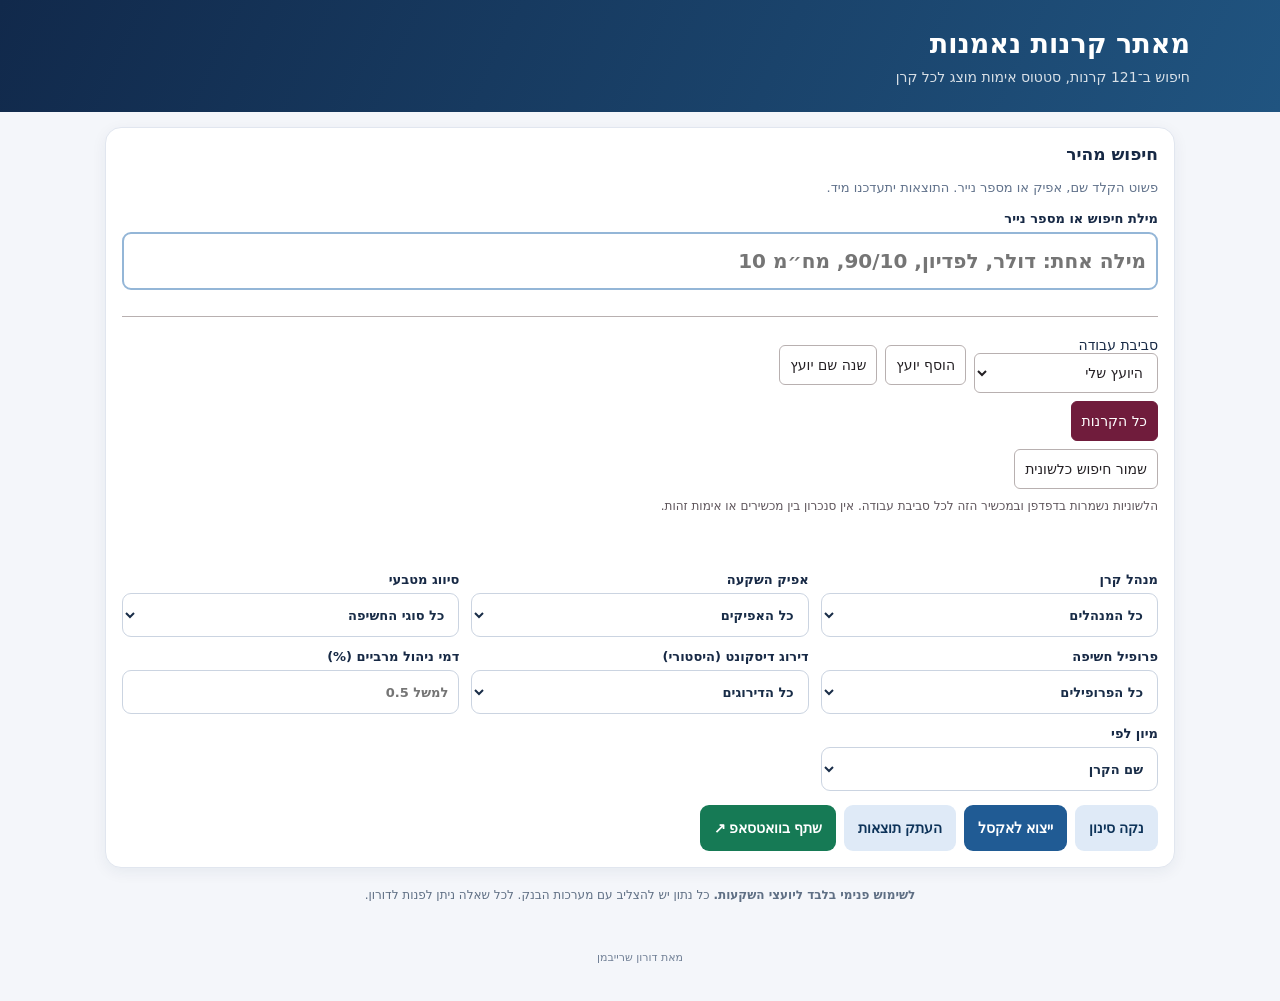
==== commit f36eb361: "Add instant intent-aware fund search and personal advisor tabs" ====
--- a/flyers/index.html
+++ b/flyers/index.html
@@ -3,16 +3,16 @@
 .search-now{display:block;width:100%;margin-top:16px;min-height:58px;background:#1464a3;color:white;font-size:21px;font-weight:800;box-shadow:0 3px 8px #174e8029}.search-now:focus{outline:3px solid #72b2ff}.results-head{scroll-margin-top:16px}@media(max-width:680px){.search-now{min-height:60px;font-size:20px}}
 
 .quick-search{display:flex;gap:7px;flex-wrap:wrap}.shortcut{min-height:44px;background:#edf4fc;color:#124879;border:1px solid #c6dbef;font-size:14px}.shortcut:focus-visible{outline:3px solid #397dc4}#q{font-size:20px;border:2px solid #94b6d7;min-height:58px}.filters>.wide{min-width:0}@media(max-width:680px){.quick-search{grid-column:span 2}.shortcut{flex:1 1 auto}.filters{gap:10px}}
- .discount-rating{background:#e7f3e7;color:#17502a;font-weight:750;font-size:13px;border-radius:8px;padding:7px 10px;margin-top:8px;display:inline-block} .validation{font-size:12px;color:#674d1e;background:#fff3d8;padding:6px 8px;border-radius:7px;margin:7px 0;display:inline-block}.validation a{color:#1a4f86;text-decoration:underline}.validation.ok{color:#144c37;background:#e9f7ee}.whatsapp-share{background:#167a55;color:#fff;min-height:46px}.whatsapp-share:focus-visible{outline:3px solid #70c8a4}</style></head><body><header><div style="max-width:1100px;margin:auto"><h1>מאתר קרנות נאמנות</h1><p class="sub">חיפוש ב־121 קרנות, סטטוס אימות מוצג לכל קרן</p></div></header><main><div id="js-warning" class="panel" style="background:#fff7e7;color:#643e16"><b>שימו לב:</b> במציג הקבצים הזה החיפוש האינטראקטיבי עשוי להיות חסום. הרשימה המלאה מופיעה למטה. כדי לסנן יש לפתוח בדפדפן Safari (ולא בתצוגה מקדימה של WhatsApp או ChatGPT).</div><section class="panel"><h2>חיפוש מהיר</h2><p class="muted" style="margin:0 0 12px">פשוט הקלד שם, אפיק או מספר נייר. התוצאות יתעדכנו מיד.</p><div class="filters"><label class="field wide">מילת חיפוש או מספר נייר<input id="q" placeholder="לדוגמה: נאסדק, ת״א 125, אג״ח, 5142534" autocomplete="off" type="search" enterkeyhint="search" aria-label="חיפוש קרן או מספר נייר"></label><div class="wide quick-search" role="group" aria-label="חיפושים נפוצים"><button type="button" class="shortcut" data-query="אגח חול">אג״ח חו״ל</button><button type="button" class="shortcut" data-query="כספית">כספיות</button><button type="button" class="shortcut" data-query="S&P 500">S&P 500</button><button type="button" class="shortcut" data-query="תא 125">ת״א 125</button><button type="button" class="shortcut" data-query="מגדל">מגדל</button></div><label class="field">מנהל קרן<select id="manager"><option value="">כל המנהלים</option></select></label><label class="field">אפיק השקעה<select id="category"><option value="">כל האפיקים</option></select></label><label class="field">סיווג מטבעי<select id="currency"><option value="">כל סוגי החשיפה</option><option value="מנוטרלת">מנוטרלת מט״ח</option><option value="חשופה">חשופת מט״ח</option><option value="מוגבלת">מוגבלת מט״ח</option><option value="דולר">דולרית / נקובה בדולר</option><option value="שקל">שקלית (פרופיל 00)</option><option value="לא ידוע">לא ידוע</option></select></label><label class="field">פרופיל חשיפה<select id="profile"><option value="">כל הפרופילים</option></select></label><label class="field">דירוג דיסקונט (היסטורי)<select id="rating"><option value="">כל הדירוגים</option><option value="rated">בעלות דירוג בלבד</option><option value="5">דירוג 5</option><option value="4">דירוג 4</option><option value="3">דירוג 3</option><option value="2">דירוג 2</option><option value="1">דירוג 1</option></select></label><label class="field">דמי ניהול מרביים (%)<input type="number" id="fee" min="0" max="10" step="0.01" placeholder="למשל 0.5"></label><label class="field">מיון לפי<select id="sort"><option value="name">שם הקרן</option><option value="fee">דמי ניהול, מהנמוך לגבוה</option><option value="feeDesc">דמי ניהול, מהגבוה לנמוך</option><option value="number">מספר נייר</option><option value="manager">מנהל קרן</option></select></label></div><button type="button" id="searchNow" class="search-now">חפש והצג תוצאות</button><div class="actions"><button id="reset">נקה סינון</button><button id="export" class="primary">ייצוא לאקסל</button><button id="copy">העתק תוצאות</button><button type="button" id="shareWhatsApp" class="whatsapp-share">שתף בוואטסאפ ↗</button></div></section><section id="resultsArea" hidden style="display:none"><div class="results-head" id="resultsStart"><p class="count" id="count"></p><span class="muted">דמי ניהול ודירוגים לפי פרסומים, אינם נתונים חיים</span></div><div id="cards" class="cards"><div class="muted">טוען את רשימת הקרנות…</div></div></section><p class="foot" style="text-align:center"><strong>לשימוש פנימי בלבד ליועצי השקעות.</strong> כל נתון יש להצליב עם מערכות הבנק. לכל שאלה ניתן לפנות לדורון.</p><footer style="font-size:11px;color:#718096;text-align:center;padding:5px 0 22px">מאת דורון שרייבמן</footer></main><script>
+ .discount-rating{background:#e7f3e7;color:#17502a;font-weight:750;font-size:13px;border-radius:8px;padding:7px 10px;margin-top:8px;display:inline-block} .validation{font-size:12px;color:#674d1e;background:#fff3d8;padding:6px 8px;border-radius:7px;margin:7px 0;display:inline-block}.validation a{color:#1a4f86;text-decoration:underline}.validation.ok{color:#144c37;background:#e9f7ee}.whatsapp-share{background:#167a55;color:#fff;min-height:46px}.whatsapp-share:focus-visible{outline:3px solid #70c8a4}</style><link rel="stylesheet" href="../personal-tabs.css"></head><body><header><div style="max-width:1100px;margin:auto"><h1>מאתר קרנות נאמנות</h1><p class="sub">חיפוש ב־121 קרנות, סטטוס אימות מוצג לכל קרן</p></div></header><main><div id="js-warning" class="panel" style="background:#fff7e7;color:#643e16"><b>שימו לב:</b> במציג הקבצים הזה החיפוש האינטראקטיבי עשוי להיות חסום. הרשימה המלאה מופיעה למטה. כדי לסנן יש לפתוח בדפדפן Safari (ולא בתצוגה מקדימה של WhatsApp או ChatGPT).</div><section class="panel"><h2>חיפוש מהיר</h2><p class="muted" style="margin:0 0 12px">פשוט הקלד שם, אפיק או מספר נייר. התוצאות יתעדכנו מיד.</p><div class="filters"><label class="field wide">מילת חיפוש או מספר נייר<input id="q" placeholder="מילה אחת: דולר, לפדיון, 90/10, מח״מ 10" autocomplete="off" type="search" enterkeyhint="search" aria-label="חיפוש קרן או מספר נייר"></label><div class="wide quick-search" role="group" aria-label="חיפושים נפוצים"><button type="button" class="shortcut" data-query="אגח חול">אג״ח חו״ל</button><button type="button" class="shortcut" data-query="כספית">כספיות</button><button type="button" class="shortcut" data-query="S&P 500">S&P 500</button><button type="button" class="shortcut" data-query="תא 125">ת״א 125</button><button type="button" class="shortcut" data-query="מגדל">מגדל</button></div><label class="field">מנהל קרן<select id="manager"><option value="">כל המנהלים</option></select></label><label class="field">אפיק השקעה<select id="category"><option value="">כל האפיקים</option></select></label><label class="field">סיווג מטבעי<select id="currency"><option value="">כל סוגי החשיפה</option><option value="מנוטרלת">מנוטרלת מט״ח</option><option value="חשופה">חשופת מט״ח</option><option value="מוגבלת">מוגבלת מט״ח</option><option value="דולר">דולרית / נקובה בדולר</option><option value="שקל">שקלית (פרופיל 00)</option><option value="לא ידוע">לא ידוע</option></select></label><label class="field">פרופיל חשיפה<select id="profile"><option value="">כל הפרופילים</option></select></label><label class="field">דירוג דיסקונט (היסטורי)<select id="rating"><option value="">כל הדירוגים</option><option value="rated">בעלות דירוג בלבד</option><option value="5">דירוג 5</option><option value="4">דירוג 4</option><option value="3">דירוג 3</option><option value="2">דירוג 2</option><option value="1">דירוג 1</option></select></label><label class="field">דמי ניהול מרביים (%)<input type="number" id="fee" min="0" max="10" step="0.01" placeholder="למשל 0.5"></label><label class="field">מיון לפי<select id="sort"><option value="name">שם הקרן</option><option value="fee">דמי ניהול, מהנמוך לגבוה</option><option value="feeDesc">דמי ניהול, מהגבוה לנמוך</option><option value="number">מספר נייר</option><option value="manager">מנהל קרן</option></select></label></div><button type="button" id="searchNow" hidden>הצג תוצאות</button><div class="actions"><button id="reset">נקה סינון</button><button id="export" class="primary">ייצוא לאקסל</button><button id="copy">העתק תוצאות</button><button type="button" id="shareWhatsApp" class="whatsapp-share">שתף בוואטסאפ ↗</button></div></section><section id="resultsArea" hidden style="display:none"><div class="results-head" id="resultsStart"><p class="count" id="count"></p><span class="muted">דמי ניהול ודירוגים לפי פרסומים, אינם נתונים חיים</span></div><div id="cards" class="cards"><div class="muted">טוען את רשימת הקרנות…</div></div></section><p class="foot" style="text-align:center"><strong>לשימוש פנימי בלבד ליועצי השקעות.</strong> כל נתון יש להצליב עם מערכות הבנק. לכל שאלה ניתן לפנות לדורון.</p><footer style="font-size:11px;color:#718096;text-align:center;padding:5px 0 22px">מאת דורון שרייבמן</footer></main><script src="../search.js"></script><script>
 document.getElementById('js-warning').style.display='none';
 const funds=[{"manager":"ילין לפידות","name":"כספית כשרה","number":"5141452","fee":0.06,"category":"כספית","profile":"00","currency":"שקל","source":"פרסום מצולם, אוקטובר 2026","note":"בפרסום נרשמו דמי ניהול 0.06%, בכפוף לעדכון.","validationStatus":"אימות חיצוני חלקי","validationUrl":"https://www.bizportal.co.il/mutualfunds/quote/generalview/5141452","validationFields":"מספר נייר, מנהל, שם, פרופיל, דמי ניהול"},{"manager":"ילין לפידות","name":"כספית דולרית נקובה $","number":"5142534","fee":0.1,"category":"כספית","profile":"0D","currency":"דולר","source":"פרסום מצולם, אוקטובר 2026","note":"התחייבות בפרסום לדמי ניהול עד סוף 2027; יש לבדוק אם עודכן.","validationStatus":"טרם אומת חיצונית"},{"manager":"ילין לפידות","name":"מחקה ת״א 35","number":"5143151","fee":0,"category":"מניות ישראל","profile":"4A","currency":"מוגבלת","source":"פרסום מצולם, אוקטובר 2026","note":"דמי הניהול 0% בפרסום כפופים לתנאי המבצע ולמועד סיומו; יש לאמת לפני פעולה.","validationStatus":"טרם אומת חיצונית"},{"manager":"ילין לפידות","name":"מחקה ת״א 35 משקל שווה","number":"5143144","fee":0,"category":"מניות ישראל","profile":"4A","currency":"מוגבלת","source":"פרסום מצולם, אוקטובר 2026","note":"דמי הניהול 0% בפרסום כפופים לתנאי המבצע ולמועד סיומו; יש לאמת לפני פעולה.","validationStatus":"טרם אומת חיצונית"},{"manager":"ילין לפידות","name":"מחקה ת״א 125","number":"5143136","fee":0,"category":"מניות ישראל","profile":"4A","currency":"מוגבלת","source":"פרסום מצולם, אוקטובר 2026","note":"דמי הניהול 0% בפרסום כפופים לתנאי המבצע ולמועד סיומו; יש לאמת לפני פעולה.","validationStatus":"טרם אומת חיצונית"},{"manager":"ילין לפידות","name":"מחקה S&P 500","number":"5139282","fee":0,"category":"מניות חו״ל","profile":"4D","currency":"חשופה","source":"פרסום מצולם, אוקטובר 2026","note":"דמי הניהול 0% בפרסום כפופים לתנאי המבצע ולמועד סיומו; יש לאמת לפני פעולה.","validationStatus":"טרם אומת חיצונית"},{"manager":"ילין לפידות","name":"מחקה S&P 500 מנוטרלת מט״ח","number":"5139290","fee":0,"category":"מניות חו״ל","profile":"4A","currency":"מנוטרלת","source":"פרסום מצולם, אוקטובר 2026","note":"דמי הניהול 0% בפרסום כפופים לתנאי המבצע ולמועד סיומו; יש לאמת לפני פעולה.","validationStatus":"טרם אומת חיצונית"},{"manager":"ילין לפידות","name":"מחקה S&P World","number":"5139308","fee":0,"category":"מניות חו״ל","profile":"4D","currency":"חשופה","source":"פרסום מצולם, אוקטובר 2026","note":"דמי הניהול 0% בפרסום כפופים לתנאי המבצע ולמועד סיומו; יש לאמת לפני פעולה.","validationStatus":"טרם אומת חיצונית"},{"manager":"ילין לפידות","name":"מחקה S&P World מנוטרלת דולר","number":"5139316","fee":0,"category":"מניות חו״ל","profile":"4A","currency":"מנוטרלת","source":"פרסום מצולם, אוקטובר 2026","note":"דמי הניהול 0% בפרסום כפופים לתנאי המבצע ולמועד סיומו; יש לאמת לפני פעולה.","validationStatus":"טרם אומת חיצונית"},{"manager":"ילין לפידות","name":"מחקה Nasdaq 100","number":"5142153","fee":0,"category":"מניות חו״ל","profile":"4D","currency":"חשופה","source":"פרסום מצולם, אוקטובר 2026","note":"דמי הניהול 0% בפרסום כפופים לתנאי המבצע ולמועד סיומו; יש לאמת לפני פעולה.","validationStatus":"טרם אומת חיצונית"},{"manager":"ילין לפידות","name":"מחקה Nasdaq 100 מנוטרלת מט״ח","number":"5142161","fee":0,"category":"מניות חו״ל","profile":"4A","currency":"מנוטרלת","source":"פרסום מצולם, אוקטובר 2026","note":"דמי הניהול 0% בפרסום כפופים לתנאי המבצע ולמועד סיומו; יש לאמת לפני פעולה.","validationStatus":"טרם אומת חיצונית"},{"manager":"ילין לפידות","name":"אג״ח חו״ל נקוב $","number":"5121710","fee":0.79,"category":"אג״ח חו״ל","profile":"1D","currency":"דולר","source":"פרסום מצולם, אוקטובר 2026","note":"","validationStatus":"טרם אומת חיצונית"},{"manager":"ילין לפידות","name":"מניות חו״ל נקובה $","number":"5127089","fee":1.7,"category":"מניות חו״ל","profile":"4D","currency":"דולר","source":"פרסום מצולם, אוקטובר 2026","note":"","validationStatus":"טרם אומת חיצונית"},{"manager":"ילין לפידות","name":"מחקה S&P 500 Market Leaders נקובה $","number":"5140678","fee":0.7,"category":"מניות חו״ל","profile":"4D","currency":"דולר","source":"פרסום מצולם, אוקטובר 2026","note":"","validationStatus":"טרם אומת חיצונית"},{"manager":"מיטב","name":"אג״ח מדינה ללא מניות","number":"5134663","fee":0.59,"category":"אג״ח מדינה","profile":"0A","currency":"מוגבלת","source":"פרסום מצולם, אוקטובר 2026","note":"","validationStatus":"טרם אומת חיצונית"},{"manager":"מיטב","name":"ממשלתי + 10%","number":"5107651","fee":0.65,"category":"אג״ח מדינה","profile":"1A","currency":"מוגבלת","source":"פרסום מצולם, אוקטובר 2026","note":"","validationStatus":"טרם אומת חיצונית"},{"manager":"מיטב","name":"מדינה + 20%","number":"5111307","fee":0.65,"category":"אג״ח מדינה","profile":"2A","currency":"מוגבלת","source":"פרסום מצולם, אוקטובר 2026","note":"","validationStatus":"טרם אומת חיצונית"},{"manager":"מיטב","name":"אג״ח ללא מניות","number":"5134036","fee":0.59,"category":"אג״ח כללי","profile":"0B","currency":"מוגבלת","source":"פרסום מצולם, אוקטובר 2026","note":"","validationStatus":"טרם אומת חיצונית"},{"manager":"מיטב","name":"אג״ח מודל ESG","number":"5140355","fee":0.59,"category":"אג״ח כללי","profile":"0B","currency":"מוגבלת","source":"פרסום מצולם, אוקטובר 2026","note":"","validationStatus":"טרם אומת חיצונית"},{"manager":"מיטב","name":"סולידית פלוס","number":"5127030","fee":0.59,"category":"אג״ח כללי","profile":"1A","currency":"מוגבלת","source":"פרסום מצולם, אוקטובר 2026","note":"","validationStatus":"טרם אומת חיצונית"},{"manager":"מיטב","name":"10/90 מודל ESG","number":"5137872","fee":0.59,"category":"אג״ח כללי","profile":"1B","currency":"מוגבלת","source":"פרסום מצולם, אוקטובר 2026","note":"","validationStatus":"טרם אומת חיצונית"},{"manager":"מיטב","name":"20/80 מודל ESG","number":"5137880","fee":0.65,"category":"אג״ח כללי","profile":"2B","currency":"מוגבלת","source":"פרסום מצולם, אוקטובר 2026","note":"","validationStatus":"טרם אומת חיצונית"},{"manager":"מיטב","name":"תיק השקעות 15/85","number":"5126347","fee":0.69,"category":"אג״ח כללי","profile":"2C","currency":"חשופה","source":"פרסום מצולם, אוקטובר 2026","note":"","validationStatus":"טרם אומת חיצונית"},{"manager":"מיטב","name":"אג״ח + 20%","number":"5118237","fee":0.79,"category":"אג״ח כללי","profile":"2B","currency":"מוגבלת","source":"פרסום מצולם, אוקטובר 2026","note":"","validationStatus":"טרם אומת חיצונית"},{"manager":"מיטב","name":"25/75","number":"5134028","fee":0.59,"category":"אג״ח כללי","profile":"2B","currency":"מוגבלת","source":"פרסום מצולם, אוקטובר 2026","note":"","validationStatus":"טרם אומת חיצונית"},{"manager":"מיטב","name":"תיק השקעות+30","number":"5118716","fee":0.79,"category":"אג״ח כללי","profile":"2B","currency":"מוגבלת","source":"פרסום מצולם, אוקטובר 2026","note":"","validationStatus":"טרם אומת חיצונית"},{"manager":"מיטב","name":"60/40","number":"5126065","fee":0.79,"category":"מעורבת","profile":"3B","currency":"מוגבלת","source":"פרסום מצולם, אוקטובר 2026","note":"","validationStatus":"טרם אומת חיצונית"},{"manager":"מיטב","name":"תיק השקעות עד 50%","number":"5126024","fee":0.78,"category":"מעורבת","profile":"3C","currency":"חשופה","source":"פרסום מצולם, אוקטובר 2026","note":"","validationStatus":"טרם אומת חיצונית"},{"manager":"מיטב","name":"אג״ח קונצרני A ומעלה","number":"5137799","fee":0.59,"category":"אג״ח קונצרני","profile":"0B","currency":"מוגבלת","source":"פרסום מצולם, אוקטובר 2026","note":"","validationStatus":"טרם אומת חיצונית"},{"manager":"מיטב","name":"קונצרני שקלי פלוס","number":"5123146","fee":0.69,"category":"אג״ח קונצרני","profile":"1A","currency":"מוגבלת","source":"פרסום מצולם, אוקטובר 2026","note":"","validationStatus":"טרם אומת חיצונית"},{"manager":"מיטב","name":"קונצרני פלוס","number":"5114640","fee":0.79,"category":"אג״ח קונצרני","profile":"1A","currency":"מוגבלת","source":"פרסום מצולם, אוקטובר 2026","note":"","validationStatus":"טרם אומת חיצונית"},{"manager":"מיטב","name":"ת״א 125","number":"5100474","fee":1.85,"category":"מניות ישראל","profile":"4A","currency":"מוגבלת","source":"פרסום מצולם, אוקטובר 2026","note":"","validationStatus":"אימות חיצוני חלקי","validationUrl":"https://www.bizportal.co.il/MutualFunds/Quote/GeneralView/5100474","validationFields":"מספר נייר, מנהל, שם, פרופיל, דמי ניהול"},{"manager":"מיטב","name":"מניות ESG ישראל","number":"5118930","fee":1.5,"category":"מניות ישראל","profile":"4B","currency":"מוגבלת","source":"פרסום מצולם, אוקטובר 2026","note":"","validationStatus":"טרם אומת חיצונית"},{"manager":"מיטב","name":"סקיי מניות","number":"5103692","fee":1.59,"category":"מניות ישראל","profile":"4A","currency":"מוגבלת","source":"פרסום מצולם, אוקטובר 2026","note":"","validationStatus":"טרם אומת חיצונית"},{"manager":"מיטב","name":"סקיי השקעות","number":"5520044","fee":1.5,"category":"מעורבת","profile":"4D","currency":"חשופה","source":"פרסום מצולם, אוקטובר 2026","note":"","validationStatus":"טרם אומת חיצונית"},{"manager":"מיטב","name":"מניות מומנטום","number":"5139332","fee":1.05,"category":"מניות ישראל","profile":"4B","currency":"מוגבלת","source":"פרסום מצולם, אוקטובר 2026","note":"","validationStatus":"טרם אומת חיצונית"},{"manager":"מיטב","name":"ת״א 125 מומנטום","number":"5140504","fee":1.05,"category":"מניות ישראל","profile":"4A","currency":"מוגבלת","source":"פרסום מצולם, אוקטובר 2026","note":"","validationStatus":"טרם אומת חיצונית"},{"manager":"מיטב","name":"מניות LONG RUN","number":"5124938","fee":0.8,"category":"מניות ישראל","profile":"4A","currency":"מוגבלת","source":"פרסום מצולם, אוקטובר 2026","note":"בפרסום מופיע גם שיעור הוספה 0.5%. אינו כלול בדמי הניהול.","validationStatus":"טרם אומת חיצונית"},{"manager":"מיטב","name":"מניות טכנולוגיה חו״ל","number":"5101019","fee":1.69,"category":"מניות חו״ל","profile":"4D","currency":"חשופה","source":"פרסום מצולם, אוקטובר 2026","note":"","validationStatus":"טרם אומת חיצונית"},{"manager":"מיטב","name":"מניות חו״ל עד 30% מט״ח","number":"5121736","fee":1.49,"category":"מניות חו״ל","profile":"4B","currency":"מוגבלת","source":"פרסום מצולם, אוקטובר 2026","note":"","validationStatus":"טרם אומת חיצונית"},{"manager":"מיטב","name":"כספית דולרית","number":"5100672","fee":0.28,"category":"כספית","profile":"0D","currency":"דולר","source":"פרסום מצולם, אוקטובר 2026","note":"","validationStatus":"טרם אומת חיצונית"},{"manager":"מיטב","name":"כספית דולרית נקובה $","number":"5138326","fee":0.14,"category":"כספית","profile":"0D","currency":"דולר","source":"פרסום מצולם, אוקטובר 2026","note":"","validationStatus":"טרם אומת חיצונית"},{"manager":"מיטב","name":"אג״ח דולר","number":"5108683","fee":0.79,"category":"אג״ח חו״ל","profile":"0D","currency":"דולר","source":"פרסום מצולם, אוקטובר 2026","note":"","validationStatus":"טרם אומת חיצונית"},{"manager":"מיטב","name":"90/10 תיק אג״ח חו״ל עד 30% מט״ח","number":"5121694","fee":0.65,"category":"אג״ח חו״ל","profile":"1B","currency":"מוגבלת","source":"פרסום מצולם, אוקטובר 2026","note":"","validationStatus":"טרם אומת חיצונית"},{"manager":"מיטב","name":"לונג שורט מניות קרן גידור בנאמנות","number":"1194232","fee":1.35,"category":"קרן גידור בנאמנות","profile":"4D","currency":"חשופה","source":"פרסום מצולם, אוקטובר 2026","note":"בפרסום מופיעים גם דמי הצלחה 20%, נוסף על דמי הניהול.","validationStatus":"טרם אומת חיצונית"},{"manager":"אנליסט","name":"ATF סל ת״א 125","number":"1238203","fee":0,"category":"מניות ישראל","profile":"4A","currency":"מוגבלת","source":"פרסום מצולם, אוקטובר 2026","note":"דמי הניהול 0% בפרסום כפופים לתנאי המבצע ולמועד סיומו; יש לאמת לפני פעולה.","validationStatus":"טרם אומת חיצונית"},{"manager":"אנליסט","name":"ATF סל ת״א 200","number":"1238104","fee":0,"category":"מניות ישראל","profile":"4A","currency":"מוגבלת","source":"פרסום מצולם, אוקטובר 2026","note":"דמי הניהול 0% בפרסום כפופים לתנאי המבצע ולמועד סיומו; יש לאמת לפני פעולה.","validationStatus":"טרם אומת חיצונית"},{"manager":"אנליסט","name":"ATF מחקה ת״א 200","number":"5139951","fee":0.2,"category":"מניות ישראל","profile":"4A","currency":"מוגבלת","source":"פרסום מצולם, אוקטובר 2026","note":"","validationStatus":"טרם אומת חיצונית"},{"manager":"אנליסט","name":"ATF מחקה ת״א 20","number":"5139936","fee":0.2,"category":"מניות ישראל","profile":"4A","currency":"מוגבלת","source":"פרסום מצולם, אוקטובר 2026","note":"","validationStatus":"טרם אומת חיצונית"},{"manager":"אנליסט","name":"ATF מחקה ת״א 50 ריאל","number":"5139944","fee":0.2,"category":"מניות ישראל","profile":"4A","currency":"מוגבלת","source":"פרסום מצולם, אוקטובר 2026","note":"","validationStatus":"טרם אומת חיצונית"},{"manager":"אנליסט","name":"ATF מחקה אינדקס בנקים ישראל","number":"5139175","fee":0.45,"category":"מניות ישראל","profile":"4A","currency":"מוגבלת","source":"פרסום מצולם, אוקטובר 2026","note":"","validationStatus":"טרם אומת חיצונית"},{"manager":"אנליסט","name":"ATF מחקה אינדקס חברות פרויקטים מניבים","number":"5142633","fee":0.45,"category":"מניות ישראל","profile":"4A","currency":"מוגבלת","source":"פרסום מצולם, אוקטובר 2026","note":"","validationStatus":"טרם אומת חיצונית"},{"manager":"אנליסט","name":"ATF מחקה אינדקס בנקים וביטוח ישראל","number":"5133236","fee":0.5,"category":"מניות ישראל","profile":"4A","currency":"מוגבלת","source":"פרסום מצולם, אוקטובר 2026","note":"","validationStatus":"טרם אומת חיצונית"},{"manager":"אנליסט","name":"ATF מחקה אינדקס ת״א 125 מומנטום ענפי","number":"5135165","fee":0.5,"category":"מניות ישראל","profile":"4A","currency":"מוגבלת","source":"פרסום מצולם, אוקטובר 2026","note":"","validationStatus":"טרם אומת חיצונית"},{"manager":"אנליסט","name":"ATF סל S&P 500","number":"1218916","fee":0,"category":"מניות חו״ל","profile":"4D","currency":"חשופה","source":"פרסום מצולם, אוקטובר 2026","note":"דמי הניהול 0% בפרסום כפופים לתנאי המבצע ולמועד סיומו; יש לאמת לפני פעולה.","validationStatus":"טרם אומת חיצונית"},{"manager":"אנליסט","name":"ATF סל S&P 500 מנוטרלת מט״ח","number":"1218924","fee":0,"category":"מניות חו״ל","profile":"4A","currency":"מנוטרלת","source":"פרסום מצולם, אוקטובר 2026","note":"דמי הניהול 0% בפרסום כפופים לתנאי המבצע ולמועד סיומו; יש לאמת לפני פעולה.","validationStatus":"טרם אומת חיצונית"},{"manager":"אנליסט","name":"ATF מחקה אינדקס מניות ארה״ב Large Cap מומנטום ענפי","number":"5137336","fee":0.65,"category":"מניות חו״ל","profile":"4D","currency":"חשופה","source":"פרסום מצולם, אוקטובר 2026","note":"","validationStatus":"טרם אומת חיצונית"},{"manager":"אנליסט","name":"ATF מחקה אינדקס מניות ארה״ב Large Cap מומנטום ענפי מנוטרלת מט״ח","number":"5136775","fee":0.65,"category":"מניות חו״ל","profile":"4A","currency":"מנוטרלת","source":"פרסום מצולם, אוקטובר 2026","note":"","validationStatus":"טרם אומת חיצונית"},{"manager":"אנליסט","name":"ATF מחקה תל בונד צמודות A","number":"5140116","fee":0,"category":"אג״ח קונצרני","profile":"00","currency":"שקל","source":"פרסום מצולם, אוקטובר 2026","note":"דמי הניהול 0% בפרסום כפופים לתנאי המבצע ולמועד סיומו; יש לאמת לפני פעולה.","validationStatus":"טרם אומת חיצונית"},{"manager":"אנליסט","name":"ATF מחקה תל בונד תשואות צמודות","number":"5140124","fee":0,"category":"אג״ח קונצרני","profile":"00","currency":"שקל","source":"פרסום מצולם, אוקטובר 2026","note":"דמי הניהול 0% בפרסום כפופים לתנאי המבצע ולמועד סיומו; יש לאמת לפני פעולה.","validationStatus":"טרם אומת חיצונית"},{"manager":"אנליסט","name":"ATF מחקה תל בונד 60 שקלי","number":"5142732","fee":0.1,"category":"אג״ח קונצרני","profile":"00","currency":"שקל","source":"פרסום מצולם, אוקטובר 2026","note":"","validationStatus":"טרם אומת חיצונית"},{"manager":"אנליסט","name":"ATF מחקה תל בונד AA פיזור מנפיקים","number":"5142740","fee":0.1,"category":"אג״ח קונצרני","profile":"00","currency":"שקל","source":"פרסום מצולם, אוקטובר 2026","note":"","validationStatus":"טרם אומת חיצונית"},{"manager":"אנליסט","name":"ATF מחקה תל בונד A פיזור מנפיקים","number":"5142757","fee":0.1,"category":"אג״ח קונצרני","profile":"00","currency":"שקל","source":"פרסום מצולם, אוקטובר 2026","note":"","validationStatus":"טרם אומת חיצונית"},{"manager":"אנליסט","name":"ATF מחקה אינדקס שקלים ארוכים עד 20% מדינה","number":"5137997","fee":0.2,"category":"אג״ח כללי","profile":"00","currency":"שקל","source":"פרסום מצולם, אוקטובר 2026","note":"","validationStatus":"טרם אומת חיצונית"},{"manager":"אנליסט","name":"ATF מחקה אינדקס אג״ח חברות ישראל EW TOP 100","number":"5133905","fee":0.2,"category":"אג״ח קונצרני","profile":"00","currency":"שקל","source":"פרסום מצולם, אוקטובר 2026","note":"","validationStatus":"טרם אומת חיצונית"},{"manager":"אנליסט","name":"ATF מחקה אינדקס EW TOP100 מרווח מעל הממוצע מותאם מח״מ","number":"5138359","fee":0.2,"category":"אג״ח קונצרני","profile":"00","currency":"שקל","source":"פרסום מצולם, אוקטובר 2026","note":"שם הקרן בתצלום אינו חד; דורש אימות לפי מספר נייר.","validationStatus":"אימות חיצוני חלקי","validationUrl":"https://finance.themarker.com/mtf/5138359","validationFields":"מספר נייר, מנהל, שם, פרופיל, דמי ניהול"},{"manager":"אנליסט","name":"ATF מחקה אינדקס אג״ח בנקים וחב׳ ממשלתיות","number":"5135975","fee":0.25,"category":"אג״ח קונצרני","profile":"00","currency":"שקל","source":"פרסום מצולם, אוקטובר 2026","note":"","validationStatus":"טרם אומת חיצונית"},{"manager":"אנליסט","name":"ATF מחקה משולבת אינדקס מניות 25% ואג״ח 75%","number":"5136676","fee":0.29,"category":"מעורבת","profile":"2B","currency":"מוגבלת","source":"פרסום מצולם, אוקטובר 2026","note":"","validationStatus":"טרם אומת חיצונית"},{"manager":"אנליסט","name":"ATF מחקה אינדקס אג״ח ממשלת ארה״ב מנוטרלת מט״ח","number":"5141817","fee":0.1,"category":"אג״ח חו״ל","profile":"0A","currency":"מנוטרלת","source":"פרסום מצולם, אוקטובר 2026","note":"","validationStatus":"טרם אומת חיצונית"},{"manager":"מגדל MTF","name":"MTF מחקה S&P 500 Bond Mega 30 Investment Grade 1-3 Year","number":"5128038","fee":0.25,"category":"אג״ח חו״ל","profile":"0D","currency":"חשופה","source":"פרסום מגדל MTF, אוקטובר 2026","note":"מח״מ מדד בפרסום: 1.81 שנים. דמי ניהול קבועים לפי הפרסום; לא נתונים חיים.","validationStatus":"טרם אומת חיצונית"},{"manager":"מגדל MTF","name":"MTF מחקה S&P 500 Bond Mega 30 Investment Grade 3-5 Year","number":"5127667","fee":0.25,"category":"אג״ח חו״ל","profile":"0D","currency":"חשופה","source":"פרסום מגדל MTF, אוקטובר 2026","note":"מח״מ מדד בפרסום: 3.46 שנים. דמי ניהול קבועים לפי הפרסום; לא נתונים חיים.","validationStatus":"טרם אומת חיצונית"},{"manager":"מגדל MTF","name":"MTF סל iBoxx US Liquid Investment Grade Top 30","number":"1191881","fee":0.25,"category":"אג״ח חו״ל","profile":"0D","currency":"חשופה","source":"פרסום מגדל MTF, אוקטובר 2026","note":"מח״מ מדד בפרסום: 5.60 שנים. דמי ניהול קבועים לפי הפרסום; לא נתונים חיים.","validationStatus":"טרם אומת חיצונית"},{"manager":"מגדל MTF","name":"MTF מחקה iBoxx US Liquid Investment Grade Top 30","number":"5138466","fee":0.2,"category":"אג״ח חו״ל","profile":"0D","currency":"חשופה","source":"פרסום מגדל MTF, אוקטובר 2026","note":"מח״מ מדד בפרסום: 5.60 שנים. דמי ניהול קבועים לפי הפרסום; לא נתונים חיים.","validationStatus":"טרם אומת חיצונית"},{"manager":"מגדל MTF","name":"MTF מחקה אינדקס Top 10 US Banks Bonds","number":"5138458","fee":0.25,"category":"אג״ח חו״ל","profile":"0D","currency":"חשופה","source":"פרסום מגדל MTF, אוקטובר 2026","note":"מח״מ מדד בפרסום: 2.95 שנים. דמי ניהול קבועים לפי הפרסום; לא נתונים חיים.","validationStatus":"טרם אומת חיצונית"},{"manager":"מגדל MTF","name":"MTF סל אינדקס אג״ח ממשלת ארה״ב מח״מ 10 קבוע","number":"1219294","fee":0.1,"category":"אג״ח חו״ל","profile":"0D","currency":"חשופה","source":"פרסום מגדל MTF, אוקטובר 2026","note":"מח״מ מדד בפרסום: 9.93 שנים. דמי ניהול קבועים לפי הפרסום; לא נתונים חיים.","validationStatus":"טרם אומת חיצונית"},{"manager":"מגדל MTF","name":"MTF מחקה S&P 500 Bond Mega 30 Investment Grade 3-5 Year מנוטרלת מט״ח","number":"5138482","fee":0.2,"category":"אג״ח חו״ל","profile":"0A","currency":"מנוטרלת","source":"פרסום מגדל MTF, אוקטובר 2026","note":"מח״מ מדד בפרסום: 3.46 שנים. דמי ניהול קבועים לפי הפרסום; לא נתונים חיים.","validationStatus":"טרם אומת חיצונית"},{"manager":"מגדל MTF","name":"MTF מחקה iBoxx US Liquid Investment Grade Top 30 מנוטרלת מט״ח","number":"5121207","fee":0.25,"category":"אג״ח חו״ל","profile":"0A","currency":"מנוטרלת","source":"פרסום מגדל MTF, אוקטובר 2026","note":"מח״מ מדד בפרסום: 5.60 שנים. דמי ניהול קבועים לפי הפרסום; לא נתונים חיים.","validationStatus":"טרם אומת חיצונית"},{"manager":"מגדל MTF","name":"MTF מחקה אינדקס אג״ח ממשלת ארה״ב מח״מ 10 קבוע מנוטרלת מט״ח","number":"5137773","fee":0.1,"category":"אג״ח חו״ל","profile":"0A","currency":"מנוטרלת","source":"פרסום מגדל MTF, אוקטובר 2026","note":"מח״מ מדד בפרסום: 9.93 שנים. דמי ניהול קבועים לפי הפרסום; לא נתונים חיים.","validationStatus":"טרם אומת חיצונית"},{"manager":"מגדל MTF","name":"MTF סל אינדקס אג״ח ממשלת ארה״ב מח״מ 10 קבוע מנוטרלת מט״ח","number":"1243997","fee":0.1,"category":"אג״ח חו״ל","profile":"0A","currency":"מנוטרלת","source":"פרסום מגדל MTF, אוקטובר 2026","note":"מח״מ מדד בפרסום: 9.93 שנים. דמי ניהול קבועים לפי הפרסום; לא נתונים חיים.","validationStatus":"טרם אומת חיצונית"},{"manager":"מגדל MTF","name":"MTF מחקה S&P 500 Bond Mega 30 Investment Grade 5-7 Year נקובה בדולר","number":"5137716","fee":0.25,"category":"אג״ח חו״ל","profile":"0D","currency":"דולר","source":"פרסום מגדל MTF, אוקטובר 2026","note":"מח״מ מדד בפרסום: 4.95 שנים. דמי ניהול קבועים לפי הפרסום; לא נתונים חיים.","validationStatus":"אימות חיצוני חלקי","validationUrl":"https://www.bizportal.co.il/mutualfunds/quote/generalview/5137716","validationFields":"מספר נייר, מנהל, שם, פרופיל, דמי ניהול"},{"manager":"מגדל MTF","name":"MTF מחקה אינדקס מדינת ישראל דולר לפדיון 2030 (מתגלגל כל 6 שנים) נקובה $","number":"5139514","fee":0.2,"category":"אג״ח חו״ל","profile":"0D","currency":"דולר","source":"פרסום מגדל MTF, אוקטובר 2026","note":"מח״מ מדד בפרסום: 3.19 שנים. דמי ניהול קבועים לפי הפרסום; לא נתונים חיים.","validationStatus":"אימות חיצוני חלקי","validationUrl":"https://www.bizportal.co.il/mutualfunds/quote/generalview/5139514","validationFields":"מספר נייר, מנהל, שם, פרופיל, דמי ניהול"},{"manager":"מגדל MTF","name":"MTF מחקה אינדקס מדינת ישראל דולר לפדיון 2035 נקובה בדולר","number":"5142344","fee":0.2,"category":"אג״ח חו״ל","profile":"0D","currency":"דולר","source":"פרסום מגדל MTF, אוקטובר 2026","note":"מח״מ מדד בפרסום: 6.66 שנים. דמי ניהול קבועים לפי הפרסום; לא נתונים חיים.","validationStatus":"טרם אומת חיצונית"},{"manager":"אי.בי.אי.","name":"אי.בי.אי. (1A) אג\"ח פלוס 10/90","number":"5126495","fee":0.55,"category":"10/90","profile":"1A","currency":"לא ידוע","source":"מאגר פנימי, פרסום מדורג","note":"דירוג דיסקונט על פי פרסום שנקלט בעבר. יש לאמת עדכניות מול הבנק.","discountRating":5,"ratingSource":"IMG_B8F2B398-E7B5-4FC1-BB60-61E27898D710.jpeg","validationStatus":"טרם אומת חיצונית","ratingVerification":"דירוג היסטורי, טרם אומת מול דיסקונט"},{"manager":"אי.בי.אי.","name":"אי.בי.אי. (1B) עד 3 שנים 10/90","number":"5127949","fee":0.69,"category":"10/90","profile":"1B","currency":"לא ידוע","source":"מאגר פנימי, פרסום מדורג","note":"דירוג דיסקונט על פי פרסום שנקלט בעבר. יש לאמת עדכניות מול הבנק.","discountRating":5,"ratingSource":"IMG_B8F2B398-E7B5-4FC1-BB60-61E27898D710.jpeg","validationStatus":"טרם אומת חיצונית","ratingVerification":"דירוג היסטורי, טרם אומת מול דיסקונט"},{"manager":"איילון","name":"איילון (1B) 10/90","number":"5130307","fee":0.8,"category":"10/90","profile":"1B","currency":"לא ידוע","source":"מאגר פנימי, פרסום מדורג","note":"דירוג דיסקונט על פי פרסום שנקלט בעבר. יש לאמת עדכניות מול הבנק.","discountRating":5,"ratingSource":"IMG_F8FA54BC-A1EF-48BF-A2BA-7B5DCB447E5B.jpeg","validationStatus":"טרם אומת חיצונית","ratingVerification":"דירוג היסטורי, טרם אומת מול דיסקונט"},{"manager":"מגדל","name":"מגדל (1B) 10/90","number":"5106208","fee":0.59,"category":"10/90","profile":"1B","currency":"לא ידוע","source":"מאגר פנימי, פרסום מדורג","note":"דירוג דיסקונט על פי פרסום שנקלט בעבר. יש לאמת עדכניות מול הבנק.","discountRating":5,"ratingSource":"IMG_9E43E057-B1AB-4105-B7CD-512D8AF98424.jpeg","validationStatus":"טרם אומת חיצונית","ratingVerification":"דירוג היסטורי, טרם אומת מול דיסקונט"},{"manager":"אי.בי.אי.","name":"אי.בי.אי. (2B) 15/85","number":"5119417","fee":0.79,"category":"15/85","profile":"2B","currency":"לא ידוע","source":"מאגר פנימי, פרסום מדורג","note":"דירוג דיסקונט על פי פרסום שנקלט בעבר. יש לאמת עדכניות מול הבנק.","discountRating":5,"ratingSource":"IMG_B8F2B398-E7B5-4FC1-BB60-61E27898D710.jpeg","validationStatus":"טרם אומת חיצונית","ratingVerification":"דירוג היסטורי, טרם אומת מול דיסקונט"},{"manager":"אי.בי.אי.","name":"אי.בי.אי. (2B) אג\"ח + 15%","number":"5127204","fee":0.69,"category":"15/85","profile":"2B","currency":"לא ידוע","source":"מאגר פנימי, פרסום מדורג","note":"דירוג דיסקונט על פי פרסום שנקלט בעבר. יש לאמת עדכניות מול הבנק.","discountRating":5,"ratingSource":"IMG_B8F2B398-E7B5-4FC1-BB60-61E27898D710.jpeg","validationStatus":"טרם אומת חיצונית","ratingVerification":"דירוג היסטורי, טרם אומת מול דיסקונט"},{"manager":"הראל","name":"הראל (2D) 15/85 - נקובה $","number":"5132998","fee":0.69,"category":"15/85","profile":"2D","currency":"לא ידוע","source":"מאגר פנימי, פרסום מדורג","note":"דירוג דיסקונט על פי פרסום שנקלט בעבר. יש לאמת עדכניות מול הבנק.","discountRating":5,"ratingSource":"IMG_6011F881-0128-4B95-B204-732C3CEBACCC.jpeg","validationStatus":"טרם אומת חיצונית","ratingVerification":"דירוג היסטורי, טרם אומת מול דיסקונט"},{"manager":"אנליסט","name":"אנליסט (2B) 20/80","number":"5116033","fee":0.84,"category":"20/80","profile":"2B","currency":"לא ידוע","source":"מאגר פנימי, פרסום מדורג","note":"דירוג דיסקונט על פי פרסום שנקלט בעבר. יש לאמת עדכניות מול הבנק.","discountRating":5,"ratingSource":"IMG_F428EA37-C517-4D69-A47E-03B76E3A64ED.jpeg","validationStatus":"טרם אומת חיצונית","ratingVerification":"דירוג היסטורי, טרם אומת מול דיסקונט"},{"manager":"אנליסט","name":"אנליסט (2B) פיזור רחב 20/80","number":"5125109","fee":0.74,"category":"20/80","profile":"2B","currency":"לא ידוע","source":"מאגר פנימי, פרסום מדורג","note":"דירוג דיסקונט על פי פרסום שנקלט בעבר. יש לאמת עדכניות מול הבנק.","discountRating":5,"ratingSource":"IMG_F428EA37-C517-4D69-A47E-03B76E3A64ED.jpeg","validationStatus":"טרם אומת חיצונית","ratingVerification":"דירוג היסטורי, טרם אומת מול דיסקונט"},{"manager":"הראל","name":"הראל (2B) ישראל 25/75","number":"5102488","fee":0.63,"category":"25/75","profile":"2B","currency":"לא ידוע","source":"מאגר פנימי, פרסום מדורג","note":"דירוג דיסקונט על פי פרסום שנקלט בעבר. יש לאמת עדכניות מול הבנק.","discountRating":4,"ratingSource":"IMG_6011F881-0128-4B95-B204-732C3CEBACCC.jpeg","validationStatus":"טרם אומת חיצונית","ratingVerification":"דירוג היסטורי, טרם אומת מול דיסקונט"},{"manager":"אי.בי.אי.","name":"אי.בי.אי. (2C) 30/70","number":"5122502","fee":0.89,"category":"30/70","profile":"2C","currency":"לא ידוע","source":"מאגר פנימי, פרסום מדורג","note":"דירוג דיסקונט על פי פרסום שנקלט בעבר. יש לאמת עדכניות מול הבנק.","discountRating":5,"ratingSource":"IMG_B8F2B398-E7B5-4FC1-BB60-61E27898D710.jpeg","validationStatus":"טרם אומת חיצונית","ratingVerification":"דירוג היסטורי, טרם אומת מול דיסקונט"},{"manager":"אנליסט","name":"אנליסט (2B) 30/70","number":"5139712","fee":0.58,"category":"30/70","profile":"2B","currency":"לא ידוע","source":"מאגר פנימי, פרסום מדורג","note":"דירוג דיסקונט על פי פרסום שנקלט בעבר. יש לאמת עדכניות מול הבנק.","discountRating":4,"ratingSource":"IMG_F428EA37-C517-4D69-A47E-03B76E3A64ED.jpeg","validationStatus":"טרם אומת חיצונית","ratingVerification":"דירוג היסטורי, טרם אומת מול דיסקונט"},{"manager":"מגדל","name":"מגדל (2B) תיק השקעות 30/70","number":"5102678","fee":0.79,"category":"30/70","profile":"2B","currency":"לא ידוע","source":"מאגר פנימי, פרסום מדורג","note":"דירוג דיסקונט על פי פרסום שנקלט בעבר. יש לאמת עדכניות מול הבנק.","discountRating":4,"ratingSource":"IMG_35D0F97D-A45E-476D-ACC1-155E81B3B775.jpeg","validationStatus":"טרם אומת חיצונית","ratingVerification":"דירוג היסטורי, טרם אומת מול דיסקונט"},{"manager":"אנליסט","name":"אנליסט (0A) אג\"ח מדורג A ומעלה מח\"מ 4 שנים","number":"5118328","fee":0.68,"category":"אג\"ח","profile":"0A","currency":"לא ידוע","source":"מאגר פנימי, פרסום מדורג","note":"דירוג דיסקונט על פי פרסום שנקלט בעבר. יש לאמת עדכניות מול הבנק.","discountRating":4,"ratingSource":"IMG_F428EA37-C517-4D69-A47E-03B76E3A64ED.jpeg","validationStatus":"טרם אומת חיצונית","ratingVerification":"דירוג היסטורי, טרם אומת מול דיסקונט"},{"manager":"אנליסט","name":"אנליסט (0B) אג\"ח","number":"5110523","fee":0.89,"category":"אג\"ח","profile":"0B","currency":"לא ידוע","source":"מאגר פנימי, פרסום מדורג","note":"דירוג דיסקונט על פי פרסום שנקלט בעבר. יש לאמת עדכניות מול הבנק.","discountRating":5,"ratingSource":"IMG_F428EA37-C517-4D69-A47E-03B76E3A64ED.jpeg","validationStatus":"טרם אומת חיצונית","ratingVerification":"דירוג היסטורי, טרם אומת מול דיסקונט"},{"manager":"הראל","name":"הראל (0C) קונצרני A ומעלה","number":"5107156","fee":0.59,"category":"אג\"ח חברות","profile":"0C","currency":"לא ידוע","source":"מאגר פנימי, פרסום מדורג","note":"דירוג דיסקונט על פי פרסום שנקלט בעבר. יש לאמת עדכניות מול הבנק.","discountRating":5,"ratingSource":"IMG_6011F881-0128-4B95-B204-732C3CEBACCC.jpeg","validationStatus":"טרם אומת חיצונית","ratingVerification":"דירוג היסטורי, טרם אומת מול דיסקונט"},{"manager":"הראל","name":"הראל (1A) אג\"ח קונצרני + 10%","number":"5115993","fee":0.49,"category":"אג\"ח חברות","profile":"1A","currency":"לא ידוע","source":"מאגר פנימי, פרסום מדורג","note":"דירוג דיסקונט על פי פרסום שנקלט בעבר. יש לאמת עדכניות מול הבנק.","discountRating":4,"ratingSource":"IMG_6011F881-0128-4B95-B204-732C3CEBACCC.jpeg","validationStatus":"טרם אומת חיצונית","ratingVerification":"דירוג היסטורי, טרם אומת מול דיסקונט"},{"manager":"הראל","name":"הראל (1A) קונצרני שקלי + 10%","number":"5107503","fee":0.5,"category":"אג\"ח חברות","profile":"1A","currency":"לא ידוע","source":"מאגר פנימי, פרסום מדורג","note":"דירוג דיסקונט על פי פרסום שנקלט בעבר. יש לאמת עדכניות מול הבנק.","discountRating":4,"ratingSource":"IMG_6011F881-0128-4B95-B204-732C3CEBACCC.jpeg","validationStatus":"טרם אומת חיצונית","ratingVerification":"דירוג היסטורי, טרם אומת מול דיסקונט"},{"manager":"הראל","name":"הראל (0B) אג\"ח בינלאומי עד 20% מט\"ח","number":"5117130","fee":0.78,"category":"אג\"ח חו\"ל","profile":"0B","currency":"לא ידוע","source":"מאגר פנימי, פרסום מדורג","note":"דירוג דיסקונט על פי פרסום שנקלט בעבר. יש לאמת עדכניות מול הבנק.","discountRating":4,"ratingSource":"IMG_6011F881-0128-4B95-B204-732C3CEBACCC.jpeg","validationStatus":"טרם אומת חיצונית","ratingVerification":"דירוג היסטורי, טרם אומת מול דיסקונט"},{"manager":"הראל","name":"הראל (0D) אג\"ח דולר בינלאומי","number":"5102371","fee":0.76,"category":"אג\"ח חו\"ל","profile":"0D","currency":"לא ידוע","source":"מאגר פנימי, פרסום מדורג","note":"דירוג דיסקונט על פי פרסום שנקלט בעבר. יש לאמת עדכניות מול הבנק.","discountRating":4,"ratingSource":"IMG_6011F881-0128-4B95-B204-732C3CEBACCC.jpeg","validationStatus":"טרם אומת חיצונית","ratingVerification":"דירוג היסטורי, טרם אומת מול דיסקונט"},{"manager":"הראל","name":"הראל (2B) אג\"ח חו\"ל ומניות עד 20% מט\"ח","number":"5111117","fee":0.74,"category":"אג\"ח חו\"ל","profile":"2B","currency":"לא ידוע","source":"מאגר פנימי, פרסום מדורג","note":"דירוג דיסקונט על פי פרסום שנקלט בעבר. יש לאמת עדכניות מול הבנק.","discountRating":5,"ratingSource":"IMG_6011F881-0128-4B95-B204-732C3CEBACCC.jpeg","validationStatus":"טרם אומת חיצונית","ratingVerification":"דירוג היסטורי, טרם אומת מול דיסקונט"},{"manager":"איילון","name":"איילון (0B) אג\"ח ללא מניות","number":"5130315","fee":0.79,"category":"אג\"ח ללא מניות","profile":"0B","currency":"לא ידוע","source":"מאגר פנימי, פרסום מדורג","note":"דירוג דיסקונט על פי פרסום שנקלט בעבר. יש לאמת עדכניות מול הבנק.","discountRating":5,"ratingSource":"IMG_F8FA54BC-A1EF-48BF-A2BA-7B5DCB447E5B.jpeg","validationStatus":"טרם אומת חיצונית","ratingVerification":"דירוג היסטורי, טרם אומת מול דיסקונט"},{"manager":"אנליסט","name":"אנליסט (0B) תיק קונצרני","number":"5139449","fee":0.54,"category":"אג\"ח קונצרני","profile":"0B","currency":"לא ידוע","source":"מאגר פנימי, פרסום מדורג","note":"דירוג דיסקונט על פי פרסום שנקלט בעבר. יש לאמת עדכניות מול הבנק.","discountRating":4,"ratingSource":"IMG_F428EA37-C517-4D69-A47E-03B76E3A64ED.jpeg","validationStatus":"טרם אומת חיצונית","ratingVerification":"דירוג היסטורי, טרם אומת מול דיסקונט"},{"manager":"הראל","name":"הראל (4D) Multi-Strategy - קרן גידור בנאמנות","number":"1194141","fee":1.5,"category":"גידור / אלטרנטיבי","profile":"4D","currency":"לא ידוע","source":"מאגר פנימי, פרסום מדורג","note":"דירוג דיסקונט על פי פרסום שנקלט בעבר. יש לאמת עדכניות מול הבנק.","discountRating":5,"ratingSource":"IMG_6011F881-0128-4B95-B204-732C3CEBACCC.jpeg","validationStatus":"טרם אומת חיצונית","ratingVerification":"דירוג היסטורי, טרם אומת מול דיסקונט"},{"manager":"אנליסט","name":"אנליסט (00) כספית שקלית","number":"5120852","fee":0.169,"category":"כספית","profile":"לא צוין","currency":"לא ידוע","source":"מאגר פנימי, פרסום מדורג","note":"דירוג דיסקונט על פי פרסום שנקלט בעבר. יש לאמת עדכניות מול הבנק.","discountRating":4,"ratingSource":"IMG_F428EA37-C517-4D69-A47E-03B76E3A64ED.jpeg","validationStatus":"טרם אומת חיצונית","ratingVerification":"דירוג היסטורי, טרם אומת מול דיסקונט"},{"manager":"הראל","name":"הראל (0D) כספית דולרית - נקובה $","number":"5129523","fee":0.15,"category":"כספית דולרית","profile":"0D","currency":"לא ידוע","source":"מאגר פנימי, פרסום מדורג","note":"דירוג דיסקונט על פי פרסום שנקלט בעבר. יש לאמת עדכניות מול הבנק.","discountRating":5,"ratingSource":"IMG_6011F881-0128-4B95-B204-732C3CEBACCC.jpeg","validationStatus":"טרם אומת חיצונית","ratingVerification":"דירוג היסטורי, טרם אומת מול דיסקונט"},{"manager":"הראל","name":"הראל (0D) כספית דולרית מגמת ריבית","number":"5127808","fee":0.2,"category":"כספית דולרית","profile":"0D","currency":"לא ידוע","source":"מאגר פנימי, פרסום מדורג","note":"דירוג דיסקונט על פי פרסום שנקלט בעבר. יש לאמת עדכניות מול הבנק.","discountRating":5,"ratingSource":"IMG_6011F881-0128-4B95-B204-732C3CEBACCC.jpeg","validationStatus":"טרם אומת חיצונית","ratingVerification":"דירוג היסטורי, טרם אומת מול דיסקונט"},{"manager":"הראל","name":"הראל (0B) מדינה שקלית","number":"5111869","fee":0.37,"category":"מדינה","profile":"0B","currency":"לא ידוע","source":"מאגר פנימי, פרסום מדורג","note":"דירוג דיסקונט על פי פרסום שנקלט בעבר. יש לאמת עדכניות מול הבנק.","discountRating":5,"ratingSource":"IMG_6011F881-0128-4B95-B204-732C3CEBACCC.jpeg","validationStatus":"טרם אומת חיצונית","ratingVerification":"דירוג היסטורי, טרם אומת מול דיסקונט"},{"manager":"מגדל","name":"מגדל (0B) מדינה פלוס A ומעלה","number":"5131131","fee":0.59,"category":"מדינה","profile":"0B","currency":"לא ידוע","source":"מאגר פנימי, פרסום מדורג","note":"דירוג דיסקונט על פי פרסום שנקלט בעבר. יש לאמת עדכניות מול הבנק.","discountRating":5,"ratingSource":"IMG_0509E491-93BC-4B1A-B911-D66271F6D278.jpeg","validationStatus":"טרם אומת חיצונית","ratingVerification":"דירוג היסטורי, טרם אומת מול דיסקונט"},{"manager":"מגדל","name":"מגדל (1A) אג״ח מדינה ומניות עד 10%","number":"5131057","fee":0.43,"category":"מדינה + 10%","profile":"1A","currency":"לא ידוע","source":"מאגר פנימי, פרסום מדורג","note":"דירוג דיסקונט על פי פרסום שנקלט בעבר. יש לאמת עדכניות מול הבנק.","discountRating":4,"ratingSource":"IMG_0509E491-93BC-4B1A-B911-D66271F6D278.jpeg","validationStatus":"טרם אומת חיצונית","ratingVerification":"דירוג היסטורי, טרם אומת מול דיסקונט"},{"manager":"הראל","name":"הראל (1A) מדינה צמוד + 10%","number":"5111331","fee":0.59,"category":"מדינה +10%","profile":"1A","currency":"לא ידוע","source":"מאגר פנימי, פרסום מדורג","note":"דירוג דיסקונט על פי פרסום שנקלט בעבר. יש לאמת עדכניות מול הבנק.","discountRating":5,"ratingSource":"IMG_6011F881-0128-4B95-B204-732C3CEBACCC.jpeg","validationStatus":"טרם אומת חיצונית","ratingVerification":"דירוג היסטורי, טרם אומת מול דיסקונט"},{"manager":"הראל","name":"הראל (1A) מדינה שמרני + 10%","number":"5113105","fee":0.64,"category":"מדינה +10%","profile":"1A","currency":"לא ידוע","source":"מאגר פנימי, פרסום מדורג","note":"דירוג דיסקונט על פי פרסום שנקלט בעבר. יש לאמת עדכניות מול הבנק.","discountRating":5,"ratingSource":"IMG_6011F881-0128-4B95-B204-732C3CEBACCC.jpeg","validationStatus":"אימות חיצוני חלקי","validationUrl":"https://finance.themarker.com/mtf/5113105","validationFields":"מספר נייר, שם, פרופיל, דמי ניהול","ratingVerification":"דירוג היסטורי, טרם אומת מול דיסקונט"},{"manager":"הראל","name":"הראל (2B) מדינה + 20%","number":"5115977","fee":0.49,"category":"מדינה +20%","profile":"2B","currency":"לא ידוע","source":"מאגר פנימי, פרסום מדורג","note":"דירוג דיסקונט על פי פרסום שנקלט בעבר. יש לאמת עדכניות מול הבנק.","discountRating":5,"ratingSource":"IMG_6011F881-0128-4B95-B204-732C3CEBACCC.jpeg","validationStatus":"טרם אומת חיצונית","ratingVerification":"דירוג היסטורי, טרם אומת מול דיסקונט"},{"manager":"אי.בי.אי.","name":"אי.בי.אי. (00) נטו מדינה ללא מניות","number":"5126453","fee":0.48,"category":"מדינה ללא מניות","profile":"לא צוין","currency":"לא ידוע","source":"מאגר פנימי, פרסום מדורג","note":"דירוג דיסקונט על פי פרסום שנקלט בעבר. יש לאמת עדכניות מול הבנק.","discountRating":5,"ratingSource":"IMG_B8F2B398-E7B5-4FC1-BB60-61E27898D710.jpeg","validationStatus":"טרם אומת חיצונית","ratingVerification":"דירוג היסטורי, טרם אומת מול דיסקונט"},{"manager":"אנליסט","name":"אנליסט (4B) מניות ישראל Large & Mid Cap","number":"5101258","fee":1.69,"category":"מניות ישראל","profile":"4B","currency":"לא ידוע","source":"מאגר פנימי, פרסום מדורג","note":"דירוג דיסקונט על פי פרסום שנקלט בעבר. יש לאמת עדכניות מול הבנק.","discountRating":4,"ratingSource":"IMG_F428EA37-C517-4D69-A47E-03B76E3A64ED.jpeg","validationStatus":"טרם אומת חיצונית","ratingVerification":"דירוג היסטורי, טרם אומת מול דיסקונט"},{"manager":"הראל","name":"הראל (4A) מניות בהמירות ת\"א Large & Mid Cap","number":"5129465","fee":1.29,"category":"מניות ישראל","profile":"4A","currency":"לא ידוע","source":"מאגר פנימי, פרסום מדורג","note":"דירוג דיסקונט על פי פרסום שנקלט בעבר. יש לאמת עדכניות מול הבנק.","discountRating":4,"ratingSource":"IMG_6011F881-0128-4B95-B204-732C3CEBACCC.jpeg","validationStatus":"טרם אומת חיצונית","ratingVerification":"דירוג היסטורי, טרם אומת מול דיסקונט"},{"manager":"הראל","name":"הראל (4B) נבחרת מניות","number":"5111273","fee":1.98,"category":"מניות ישראל","profile":"4B","currency":"לא ידוע","source":"מאגר פנימי, פרסום מדורג","note":"דירוג דיסקונט על פי פרסום שנקלט בעבר. יש לאמת עדכניות מול הבנק.","discountRating":4,"ratingSource":"IMG_6011F881-0128-4B95-B204-732C3CEBACCC.jpeg","validationStatus":"טרם אומת חיצונית","ratingVerification":"דירוג היסטורי, טרם אומת מול דיסקונט"},{"manager":"אנליסט","name":"אנליסט (0B) סולידית LV","number":"5130950","fee":0.5,"category":"סולידי","profile":"0B","currency":"לא ידוע","source":"מאגר פנימי, פרסום מדורג","note":"דירוג דיסקונט על פי פרסום שנקלט בעבר. יש לאמת עדכניות מול הבנק.","discountRating":4,"ratingSource":"IMG_F428EA37-C517-4D69-A47E-03B76E3A64ED.jpeg","validationStatus":"טרם אומת חיצונית","ratingVerification":"דירוג היסטורי, טרם אומת מול דיסקונט"},{"manager":"מגדל","name":"מגדל (3D) פרימיום תיק השקעות עד 50%","number":"5111711","fee":0.78,"category":"עד 50% מניות","profile":"3D","currency":"לא ידוע","source":"מאגר פנימי, פרסום מדורג","note":"דירוג דיסקונט על פי פרסום שנקלט בעבר. יש לאמת עדכניות מול הבנק.","discountRating":5,"ratingSource":"IMG_35D0F97D-A45E-476D-ACC1-155E81B3B775.jpeg","validationStatus":"טרם אומת חיצונית","ratingVerification":"דירוג היסטורי, טרם אומת מול דיסקונט"}];
 const $=id=>document.getElementById(id), controls=['q','manager','category','currency','profile','rating','fee','sort'];
 const norm=s=>String(s||'').toLowerCase().replace(/[״"'׳’\u05f3\u05f4]/g,'').replace(/[\u200e\u200f\u202a-\u202e]/g,'').replace(/[-–—_/]/g,' ').replace(/\s+/g,' ').trim();
 const esc=s=>String(s??'').replace(/[&<>"']/g,c=>({'&':'&amp;','<':'&lt;','>':'&gt;','"':'&quot;',"'":'&#39;'}[c]));
 for(const [id,key] of [['manager','manager'],['category','category'],['profile','profile']]){for(const val of [...new Set(funds.map(x=>x[key]).filter(Boolean))].sort((a,b)=>a.localeCompare(b,'he'))){let o=document.createElement('option');o.value=val;o.textContent=val;$(id).appendChild(o)}}
-function filtered(){let q=norm($('q').value),m=$('manager').value,c=$('category').value,fx=$('currency').value,p=$('profile').value,rt=$('rating').value,fee=$('fee').value;let a=funds.filter(x=>(!q||(q==='s&p 500'?norm(x.name).includes('s&p 500')&&x.category==='מניות חו״ל':q.split(' ').every(word=>norm([x.name,x.number,x.manager,x.category,x.profile,x.currency].join(' ')).includes(word))))&&(!m||x.manager===m)&&(!c||x.category===c)&&(!fx||x.currency===fx)&&(!p||x.profile===p)&&(!rt||(rt==='rated'?Number.isFinite(x.discountRating):x.discountRating===Number(rt)))&&(fee===''||x.fee!==null&&x.fee<=Number(fee)));switch($('sort').value){case'fee':a.sort((a,b)=>(a.fee??999)-(b.fee??999));break;case'feeDesc':a.sort((a,b)=>(b.fee??-1)-(a.fee??-1));break;case'number':a.sort((a,b)=>a.number.localeCompare(b.number));break;case'manager':a.sort((a,b)=>a.manager.localeCompare(b.manager,'he'));break;default:a.sort((a,b)=>a.name.localeCompare(b.name,'he'))}return a}
-let showAll=false,visibleCount=20;
-function paint(){const a=filtered();const active=controls.some(id=>id!=='sort' && $(id).value!=='');if(!active&&!showAll){$('resultsArea').hidden=true;$('resultsArea').style.display='none';$('count').textContent='הקלד שם או מספר נייר כדי להתחיל';$('cards').innerHTML='<div class="empty">חפש קרן לפי שם, מספר נייר או אפיק, או בחר באחד מקיצורי החיפוש למעלה.</div>';return;}$('resultsArea').hidden=false;$('resultsArea').style.display='block';$('count').textContent=`${a.length} קרנות מתוך ${funds.length}`;$('cards').innerHTML=a.length?a.slice(0,visibleCount).map(x=>`<article class="card"><div class="provider">${esc(x.manager)}</div>${Number.isFinite(x.discountRating)?'<div class="discount-rating">דירוג דיסקונט: '+esc(x.discountRating)+'</div>':''}<h3>${esc(x.name)}</h3><div class="validation ${x.validationUrl?'ok':''}">${esc(x.validationStatus)}${x.validationUrl?' · <a href="'+esc(x.validationUrl)+'" target="_blank" rel="noopener">מקור אימות</a>':''}</div><div class="pills"><span class="pill">${esc(x.category)}</span><span class="pill">${esc(x.currency||'לא סווג')}</span><span class="pill" dir="ltr">${esc(x.profile||'—')}</span></div><div class="grid"><div><div class="k">מספר נייר</div><div class="v num">${esc(x.number)}</div></div><div><div class="k">דמי ניהול בפרסום</div><div class="v">${x.fee===null?'לא פורסם':x.fee.toFixed(2)+'%'}</div></div></div>${x.note?`<p class="note">${esc(x.note)}</p>`:''}<button data-copy="${esc(x.number)}">העתק מספר נייר</button></article>`).join(''):'<div class="empty">לא נמצאו קרנות מתאימות. נסה לצמצם את הסינון או לחפש לפי מספר נייר.</div>';
+function filtered(){let q=norm($('q').value),m=$('manager').value,c=$('category').value,fx=$('currency').value,p=$('profile').value,rt=$('rating').value,fee=$('fee').value;let a=funds.filter(x=>(!q||FundSearch.match(x,$('q').value).matched)&&(!m||x.manager===m)&&(!c||x.category===c)&&(!fx||x.currency===fx)&&(!p||x.profile===p)&&(!rt||(rt==='rated'?Number.isFinite(x.discountRating):x.discountRating===Number(rt)))&&(fee===''||x.fee!==null&&x.fee<=Number(fee)));switch($('sort').value){case'fee':a.sort((a,b)=>(a.fee??999)-(b.fee??999));break;case'feeDesc':a.sort((a,b)=>(b.fee??-1)-(a.fee??-1));break;case'number':a.sort((a,b)=>a.number.localeCompare(b.number));break;case'manager':a.sort((a,b)=>a.manager.localeCompare(b.manager,'he'));break;default:a.sort((a,b)=>(q?FundSearch.match(b,$('q').value).score-FundSearch.match(a,$('q').value).score:0)||a.name.localeCompare(b.name,'he'))}return a}
+let showAll=false,visibleCount=Number.MAX_SAFE_INTEGER;
+function paint(){const a=filtered();const active=controls.some(id=>id!=='sort' && $(id).value!=='');if(!active&&!showAll){$('resultsArea').hidden=true;$('resultsArea').style.display='none';$('count').textContent='הקלד שם או מספר נייר כדי להתחיל';$('cards').innerHTML='<div class="empty">חפש קרן לפי שם, מספר נייר או אפיק, או בחר באחד מקיצורי החיפוש למעלה.</div>';return;}$('resultsArea').hidden=false;$('resultsArea').style.display='block';$('count').textContent=`${a.length} קרנות מתוך ${funds.length}`;$('cards').innerHTML=a.length?a.slice(0,visibleCount).map(x=>`<article class="card"><div class="provider">${esc(x.manager)}</div>${$('q').value?'<div class="fund-search-evidence">'+esc(FundSearch.match(x,$('q').value).reason)+'</div>':''}${Number.isFinite(x.discountRating)?'<div class="discount-rating">דירוג דיסקונט: '+esc(x.discountRating)+'</div>':''}<h3>${esc(x.name)}</h3><div class="validation ${x.validationUrl?'ok':''}">${esc(x.validationStatus)}${x.validationUrl?' · <a href="'+esc(x.validationUrl)+'" target="_blank" rel="noopener">מקור אימות</a>':''}</div><div class="pills"><span class="pill">${esc(x.category)}</span><span class="pill">${esc(x.currency||'לא סווג')}</span><span class="pill" dir="ltr">${esc(x.profile||'—')}</span></div><div class="grid"><div><div class="k">מספר נייר</div><div class="v num">${esc(x.number)}</div></div><div><div class="k">דמי ניהול בפרסום</div><div class="v">${x.fee===null?'לא פורסם':x.fee.toFixed(2)+'%'}</div></div></div>${x.note?`<p class="note">${esc(x.note)}</p>`:''}<button data-copy="${esc(x.number)}">העתק מספר נייר</button></article>`).join(''):'<div class="empty">לא נמצאו קרנות מתאימות. נסה לצמצם את הסינון או לחפש לפי מספר נייר.</div>';
 if(a.length>visibleCount){const more=document.createElement('button');more.textContent='הצג עוד '+Math.min(20,a.length-visibleCount)+' קרנות';more.className='primary';more.style.cssText='display:block;width:100%;margin:14px 0;min-height:50px';more.onclick=()=>{visibleCount+=20;paint()};$('cards').appendChild(more)}document.querySelectorAll('[data-copy]').forEach(b=>b.addEventListener('click',()=>copyText(b.dataset.copy,b)))}
 async function copyText(s,button){try{await navigator.clipboard.writeText(s);if(button){let t=button.textContent;button.textContent='הועתק';setTimeout(()=>button.textContent=t,1200)}}catch{let t=document.createElement('textarea');t.value=s;document.body.appendChild(t);t.select();document.execCommand('copy');t.remove()}}
 function exportRows(){const hasFilters=controls.some(id=>id!=='sort'&&$(id).value!=='');return hasFilters?filtered():funds.slice();}
@@ -20,5 +20,5 @@
 $('export').onclick=()=>{const body=csv();if(body===null){alert('אין קרנות תואמות לסינון. נקה את המסננים או שנה את החיפוש.');return;}const blob=new Blob([body],{type:'text/csv;charset=utf-8'});const url=URL.createObjectURL(blob);const a=document.createElement('a');a.href=url;a.download='קרנות_נאמנות_'+exportRows().length+'_תוצאות.csv';document.body.appendChild(a);a.click();a.remove();setTimeout(()=>URL.revokeObjectURL(url),30000)};
 $('shareWhatsApp').addEventListener('click',()=>{const url='https://doronsh170.github.io/Fund-master-doron/flyers/';const msg='מאתר קרנות נאמנות ליועצי השקעות\\n'+url;window.open('https://wa.me/?text='+encodeURIComponent(msg),'_blank','noopener,noreferrer')});
 $('copy').onclick=()=>copyText(filtered().map(x=>`${x.manager} | ${x.name} | ${x.number} | ${x.fee===null?'לא פורסם':x.fee+'%'}`).join('\n'));
-document.querySelectorAll('[data-query]').forEach(button=>button.addEventListener('click',()=>{showAll=false;visibleCount=20;for(let id of controls)$(id).value='';$('q').value=button.dataset.query;paint();$('resultsStart').scrollIntoView({behavior:'smooth',block:'start'});}));$('searchNow').addEventListener('click',()=>{if(!controls.some(id=>id!=='sort'&&$(id).value!=='')){ $('q').focus();return; }visibleCount=20;paint();$('resultsStart').scrollIntoView({behavior:'smooth',block:'start'});});$('q').addEventListener('keydown',e=>{if(e.key==='Enter'){e.preventDefault();$('searchNow').click()}});$('reset').onclick=()=>{showAll=false;visibleCount=20;for(let id of controls)$(id).value='';paint();window.scrollTo({top:0,behavior:'smooth'})};for(let id of controls)$(id).addEventListener(id==='q'||id==='fee'?'input':'change',()=>{showAll=false;visibleCount=20;paint()});paint();
-</script></body></html>+document.querySelectorAll('[data-query]').forEach(button=>button.addEventListener('click',()=>{showAll=false;visibleCount=Number.MAX_SAFE_INTEGER;for(let id of controls)$(id).value='';$('q').value=button.dataset.query;paint();$('resultsStart').scrollIntoView({behavior:'smooth',block:'start'});}));$('searchNow').addEventListener('click',()=>{if(!controls.some(id=>id!=='sort'&&$(id).value!=='')){ $('q').focus();return; }visibleCount=Number.MAX_SAFE_INTEGER;paint();$('resultsStart').scrollIntoView({behavior:'smooth',block:'start'});});$('q').addEventListener('keydown',e=>{if(e.key==='Enter'){e.preventDefault();$('searchNow').click()}});$('reset').onclick=()=>{showAll=false;visibleCount=Number.MAX_SAFE_INTEGER;for(let id of controls)$(id).value='';paint();window.scrollTo({top:0,behavior:'smooth'})};for(let id of controls)$(id).addEventListener(id==='q'||id==='fee'?'input':'change',()=>{showAll=false;visibleCount=Number.MAX_SAFE_INTEGER;paint()});paint();
+</script><script src="../personal-tabs.js"></script></body></html>
--- a/personal-tabs.css
+++ b/personal-tabs.css
@@ -0,0 +1,10 @@
+.personal-workspace{margin:14px 0;padding:12px 0;border-top:1px solid #b8b0b0;color:inherit;font-size:14px}
+.personal-workspace .personal-row{display:flex;gap:8px;align-items:center;flex-wrap:wrap;margin:8px 0}
+.personal-workspace button,.personal-workspace select,.personal-workspace input{font:inherit;min-height:40px;border:1px solid #b8b0b0;border-radius:6px;padding:8px 10px;background:#fff;color:#242024}
+.personal-workspace button{cursor:pointer}.personal-workspace button[aria-pressed=true]{background:#701c3c;color:#fff;border-color:#701c3c}
+.personal-workspace .personal-note{font-size:12px;line-height:1.6;color:#5e555b;margin:8px 0}
+.personal-workspace input{width:auto;min-width:0;max-width:100%}.personal-workspace .personal-editor{display:grid;gap:8px;max-width:560px;margin:12px 0;padding:12px;background:#f4f0f2;border-radius:8px}
+.personal-workspace .personal-editor label{display:grid;gap:5px}.personal-workspace .personal-editor input{width:100%}.personal-workspace [hidden]{display:none!important}
+.personal-workspace .personal-tab{display:inline-flex;align-items:center;gap:3px}.personal-workspace .personal-tab button:last-child{font-size:12px}
+.fund-search-status{font-size:13px;line-height:1.6;margin:10px 0;color:#5e4651}.fund-search-evidence{display:block;font-size:12px;color:#6f1538;margin-top:7px}
+@media(pointer:coarse){.personal-workspace button{min-height:44px}}@media(max-width:520px){.personal-workspace .personal-row label{width:100%}}
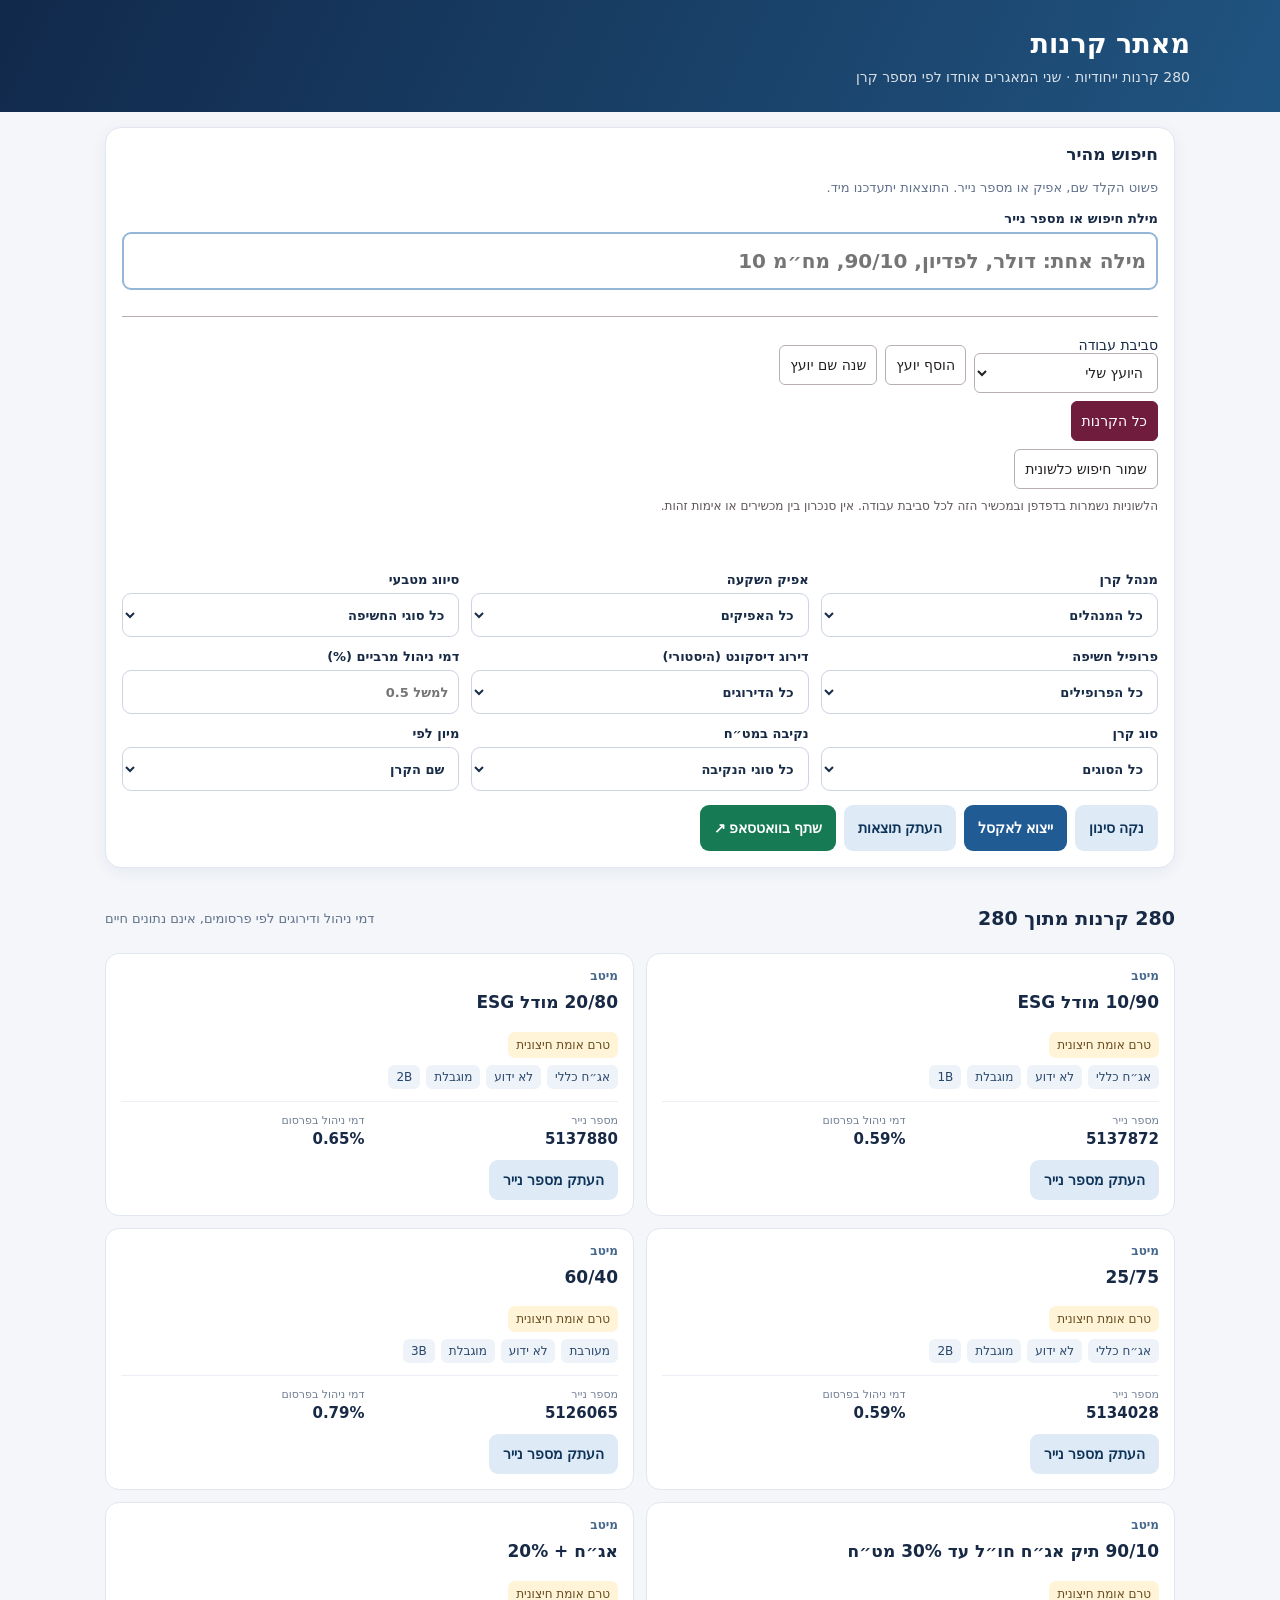
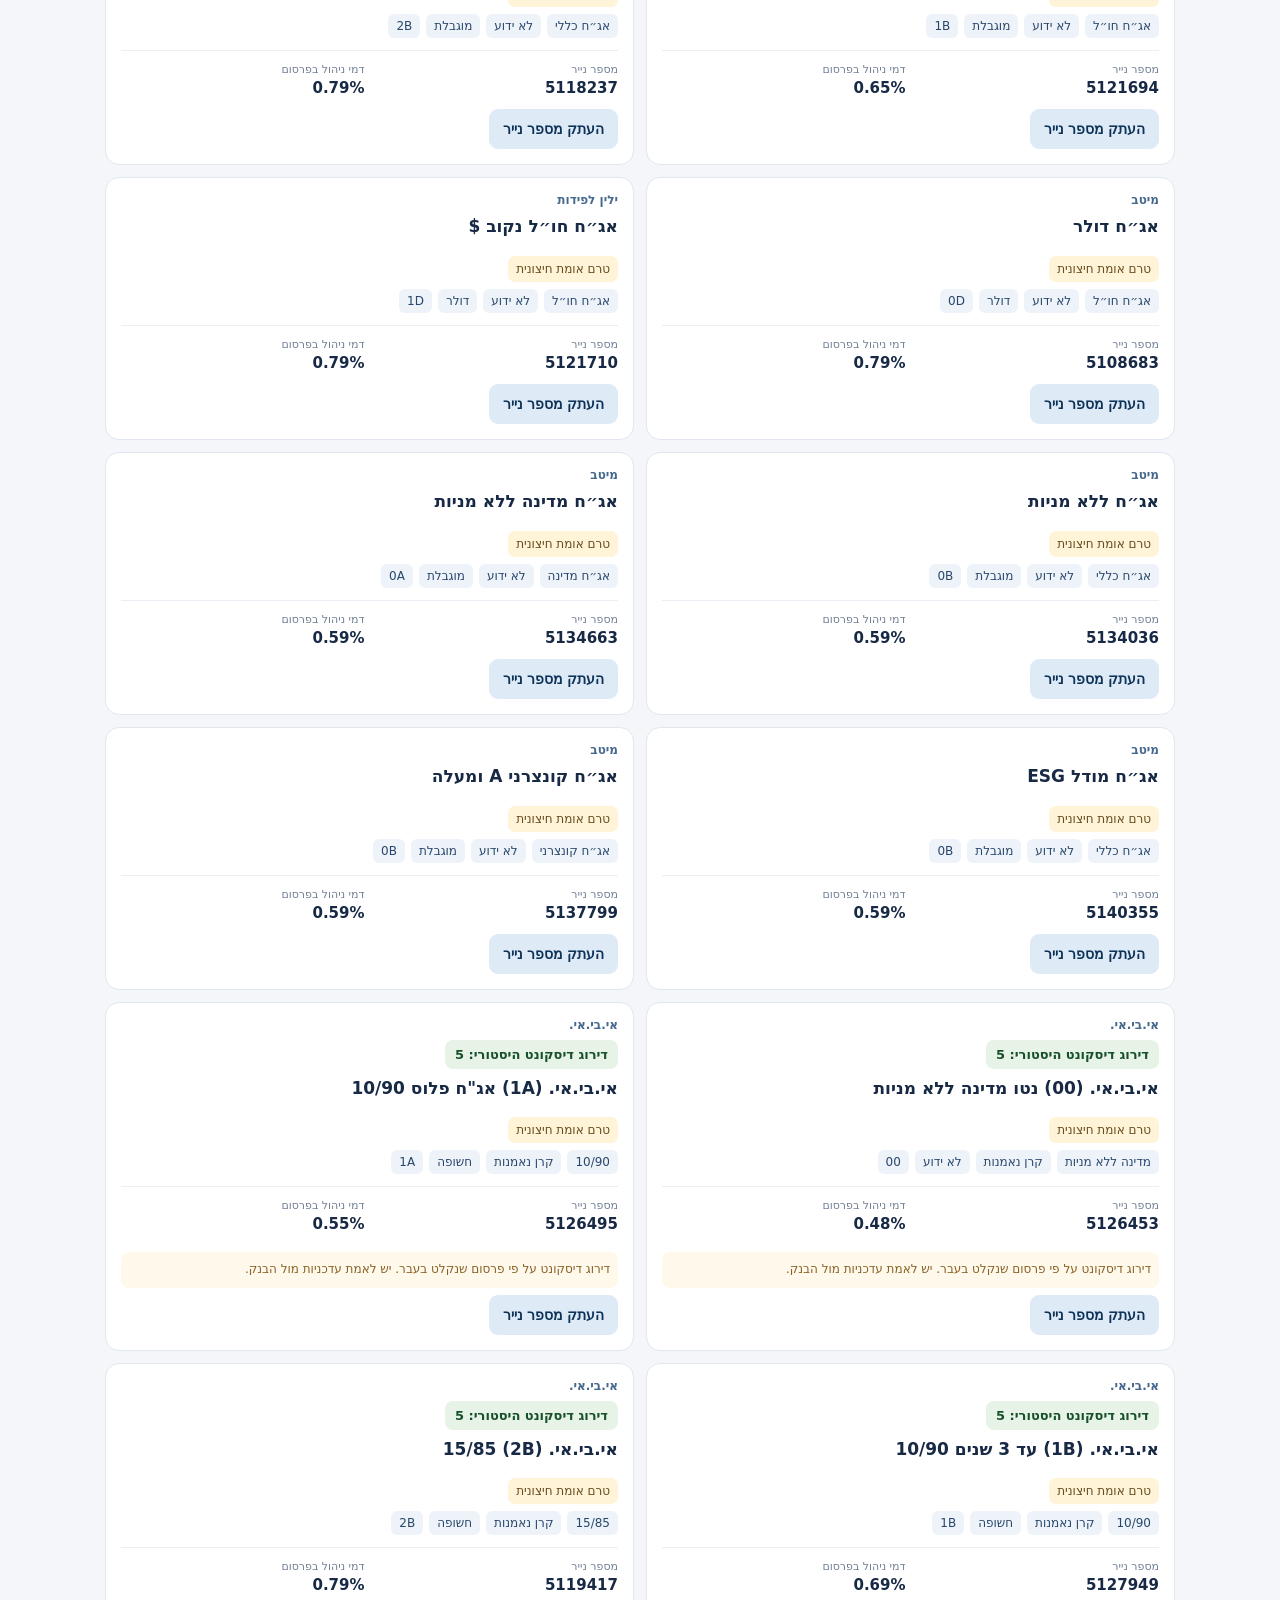
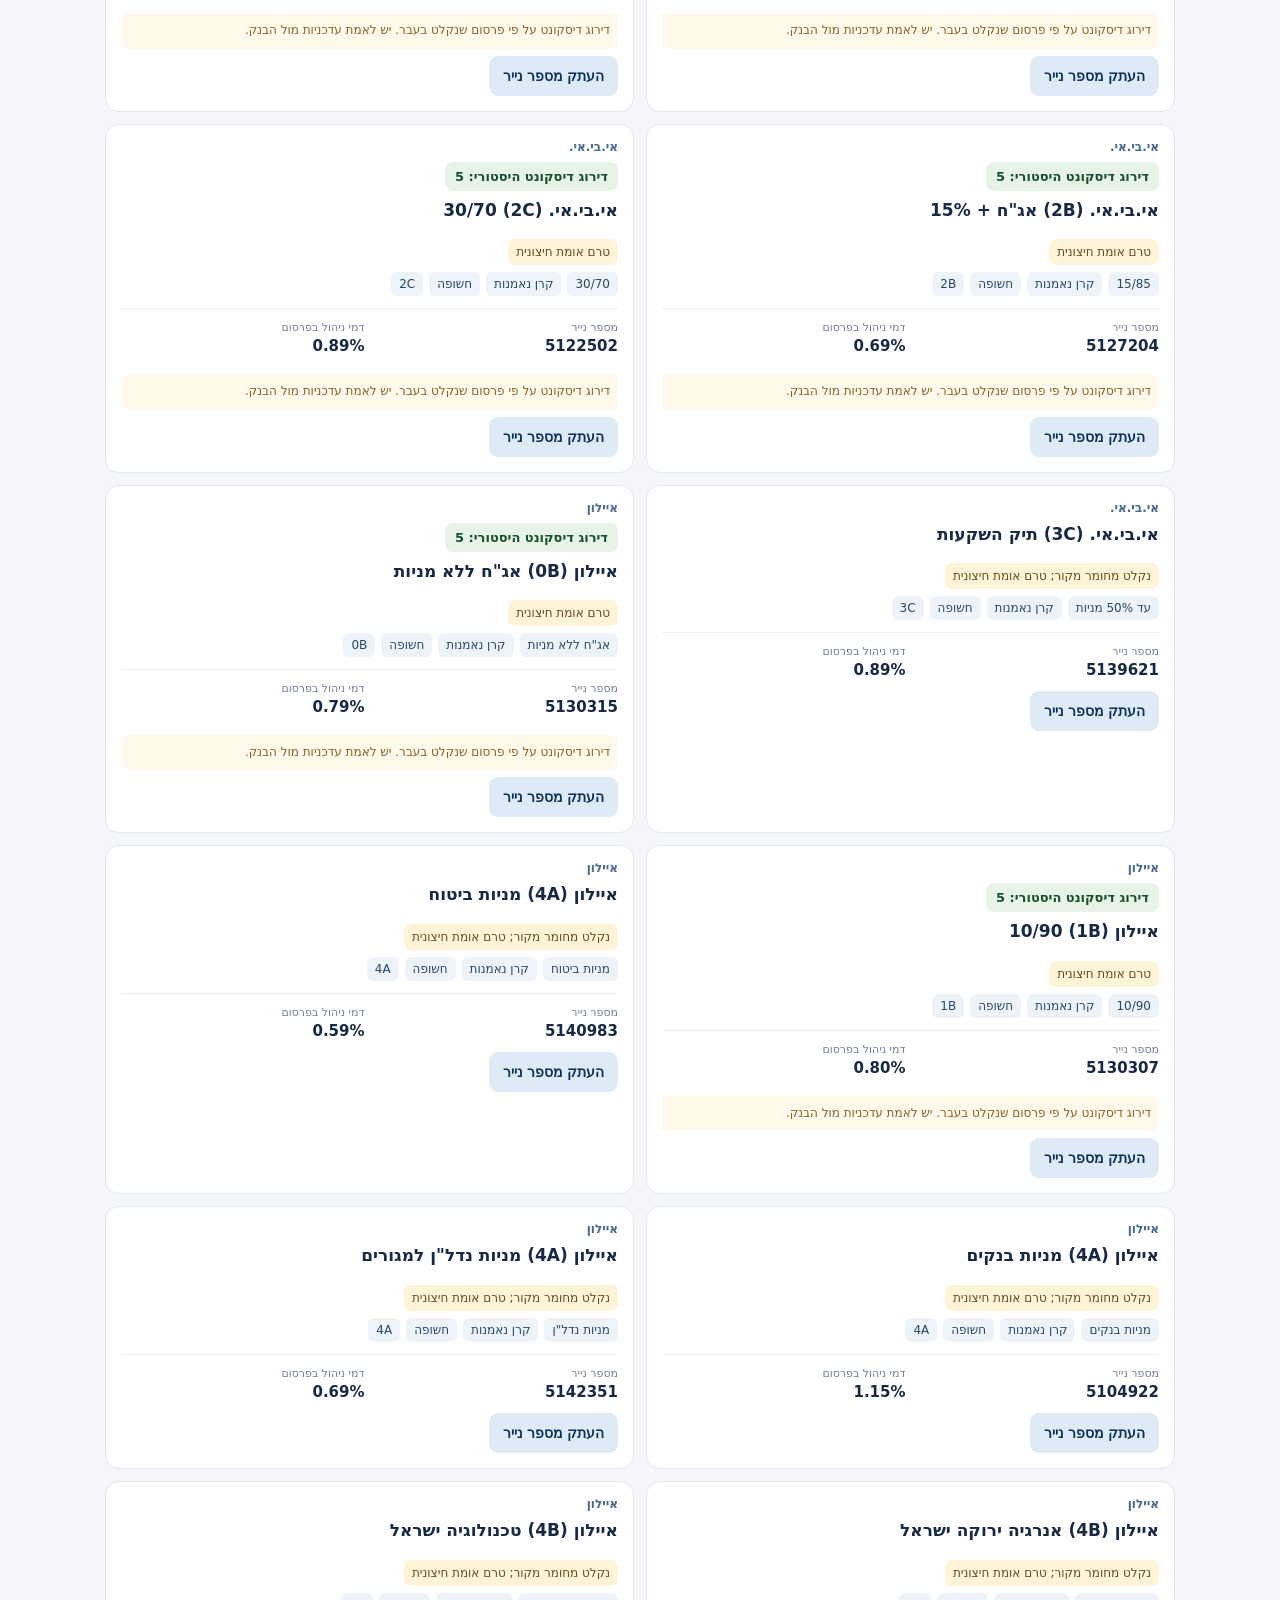
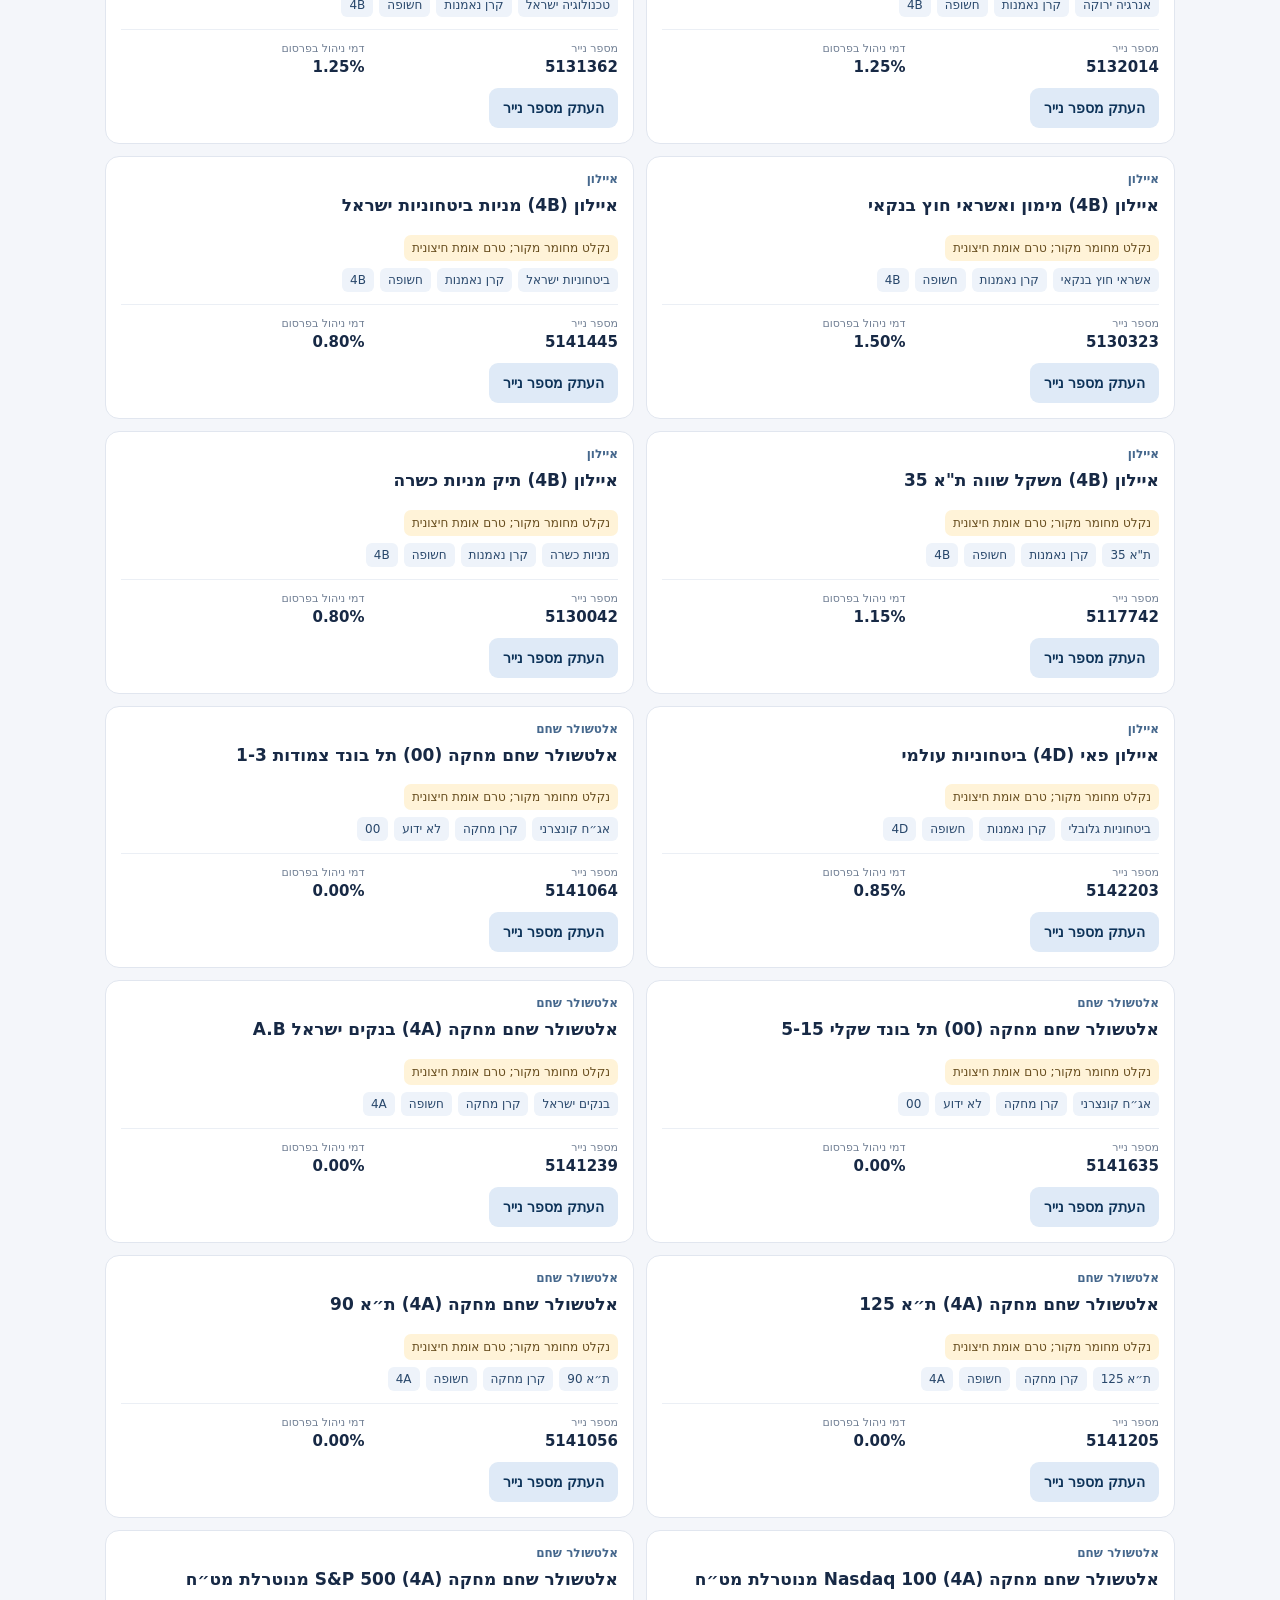
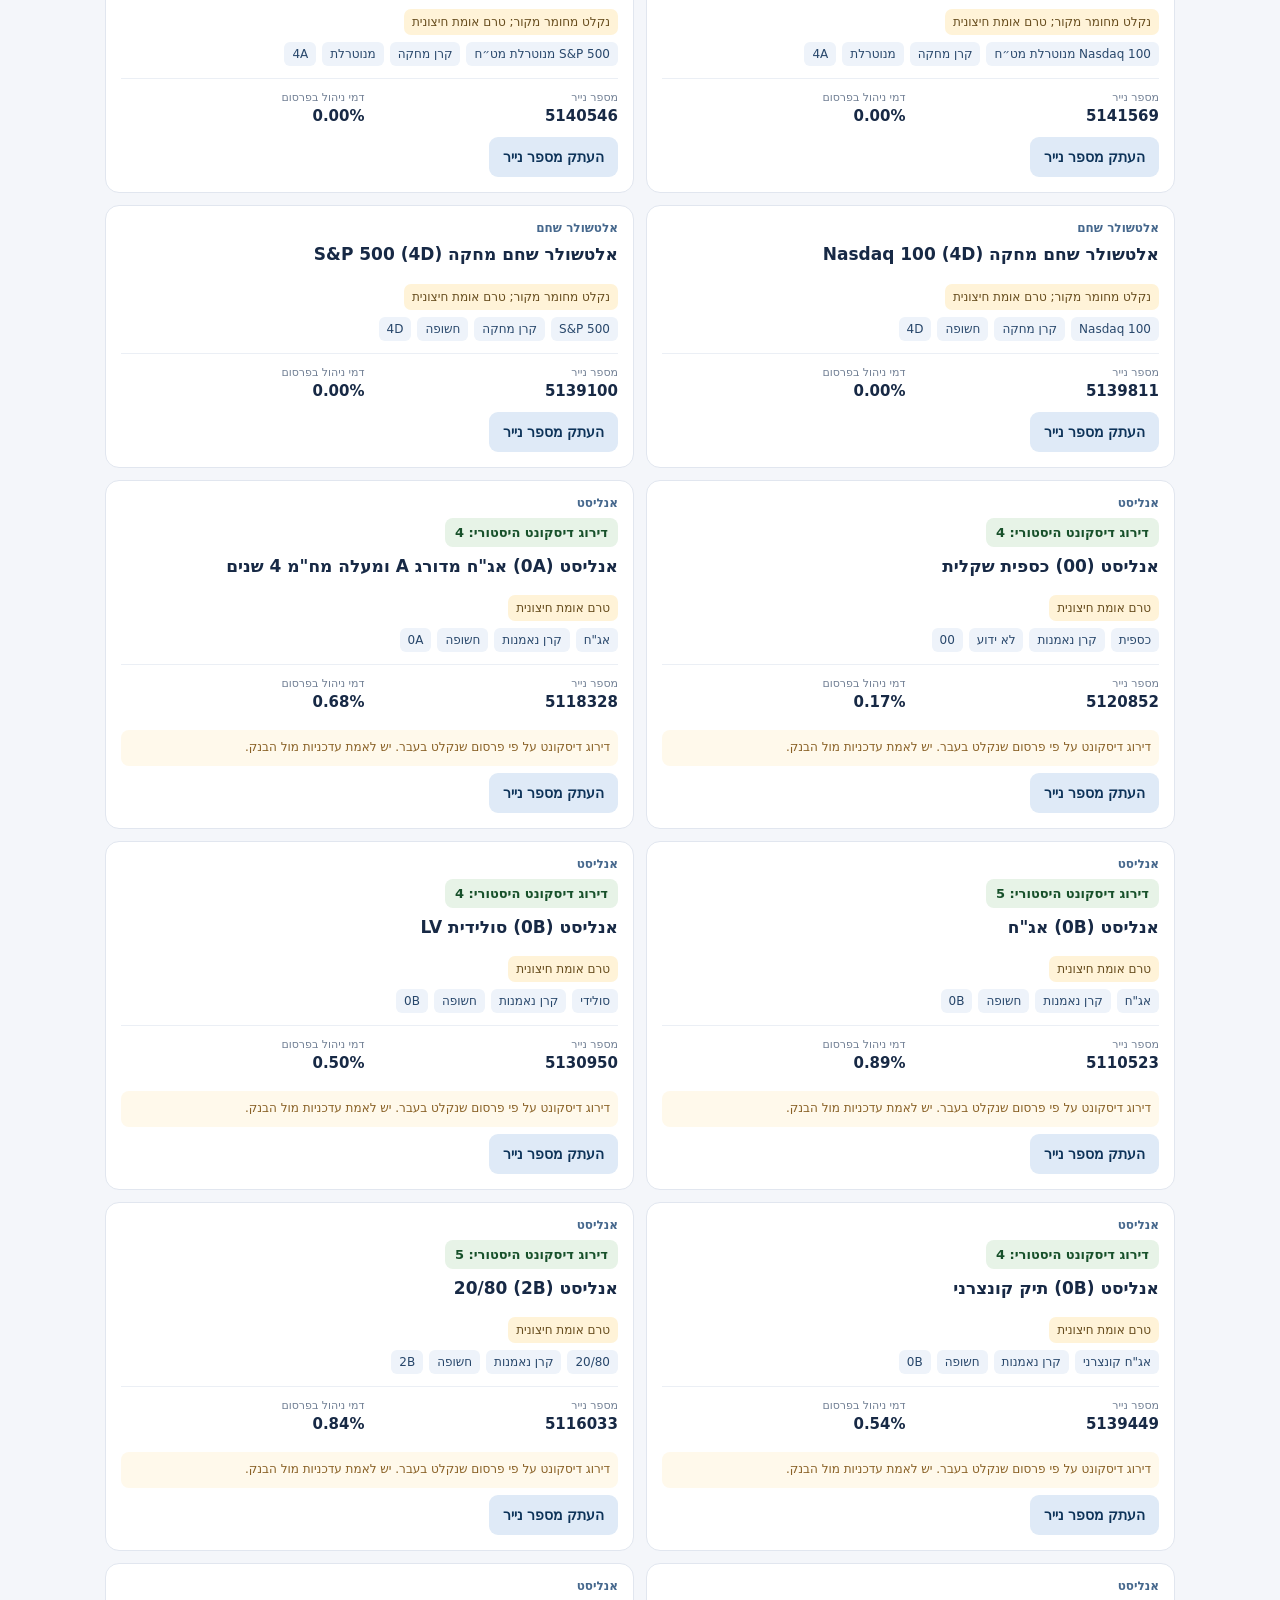
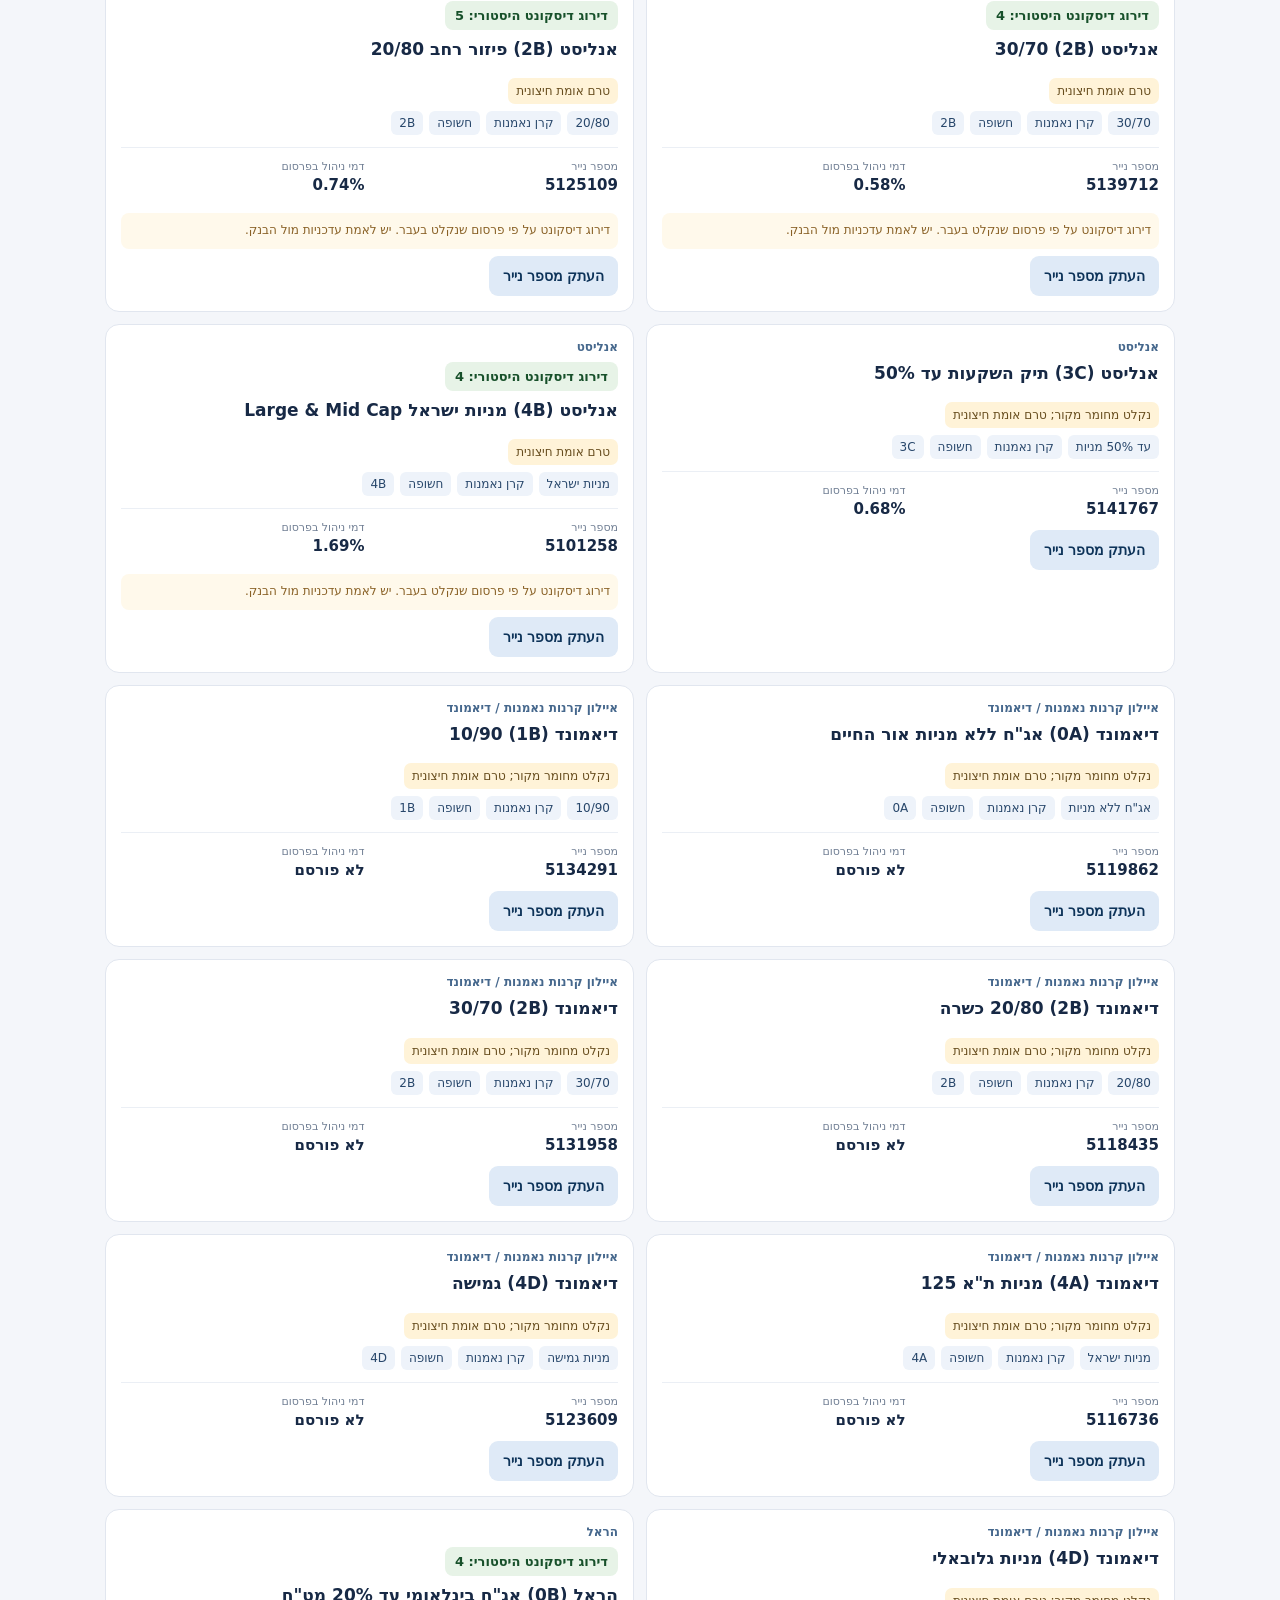
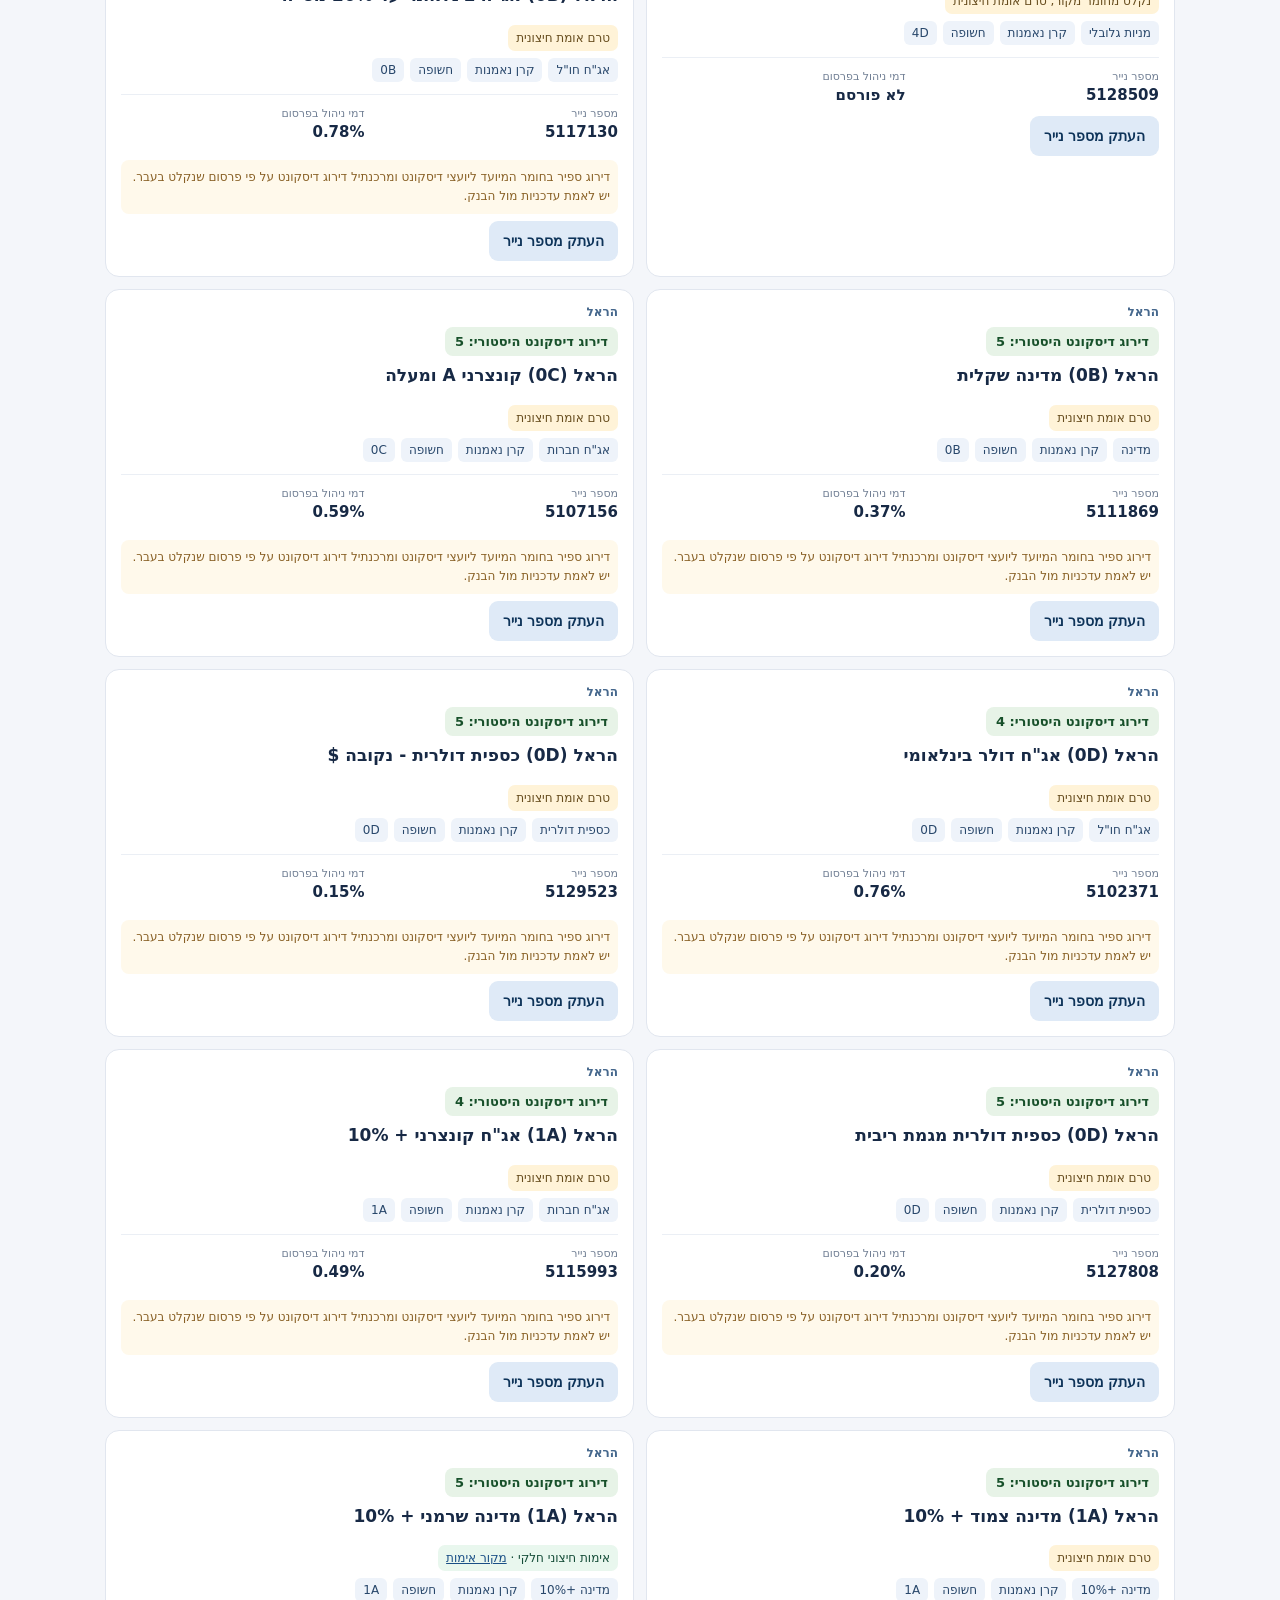
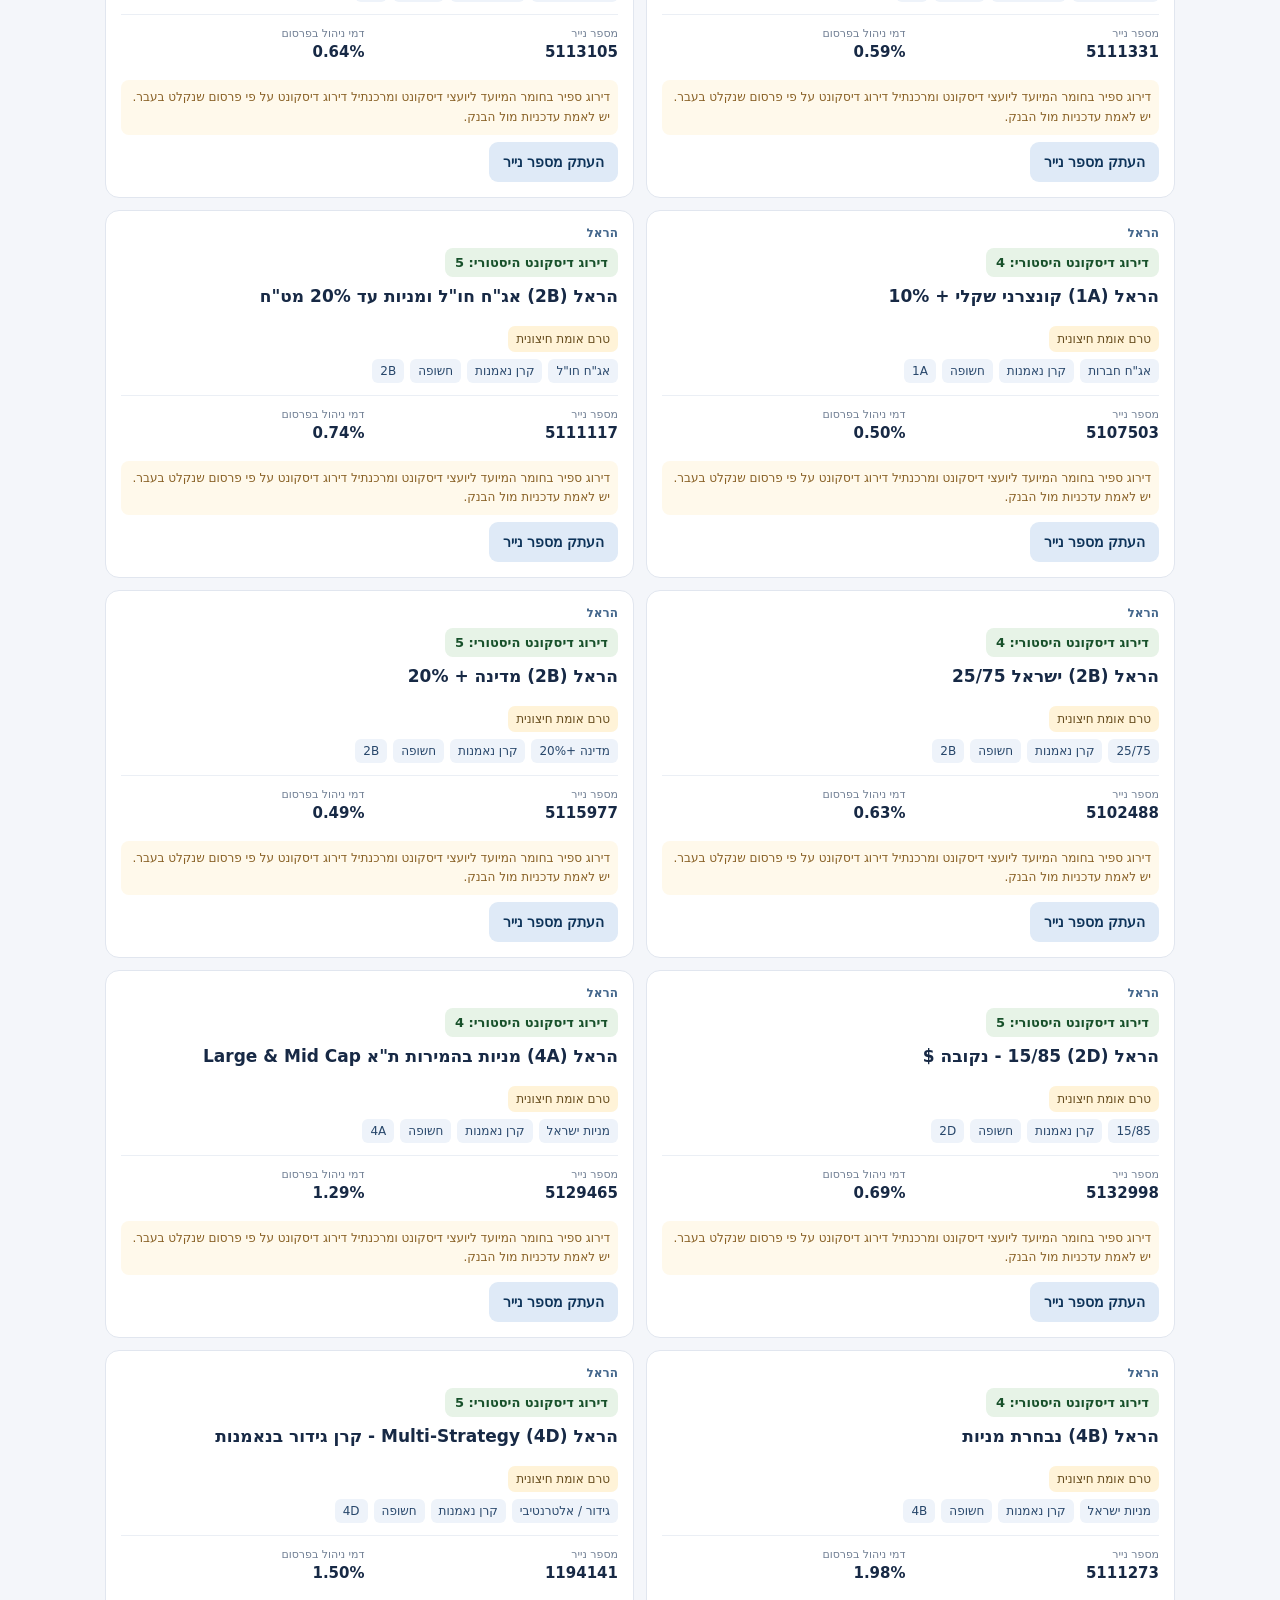
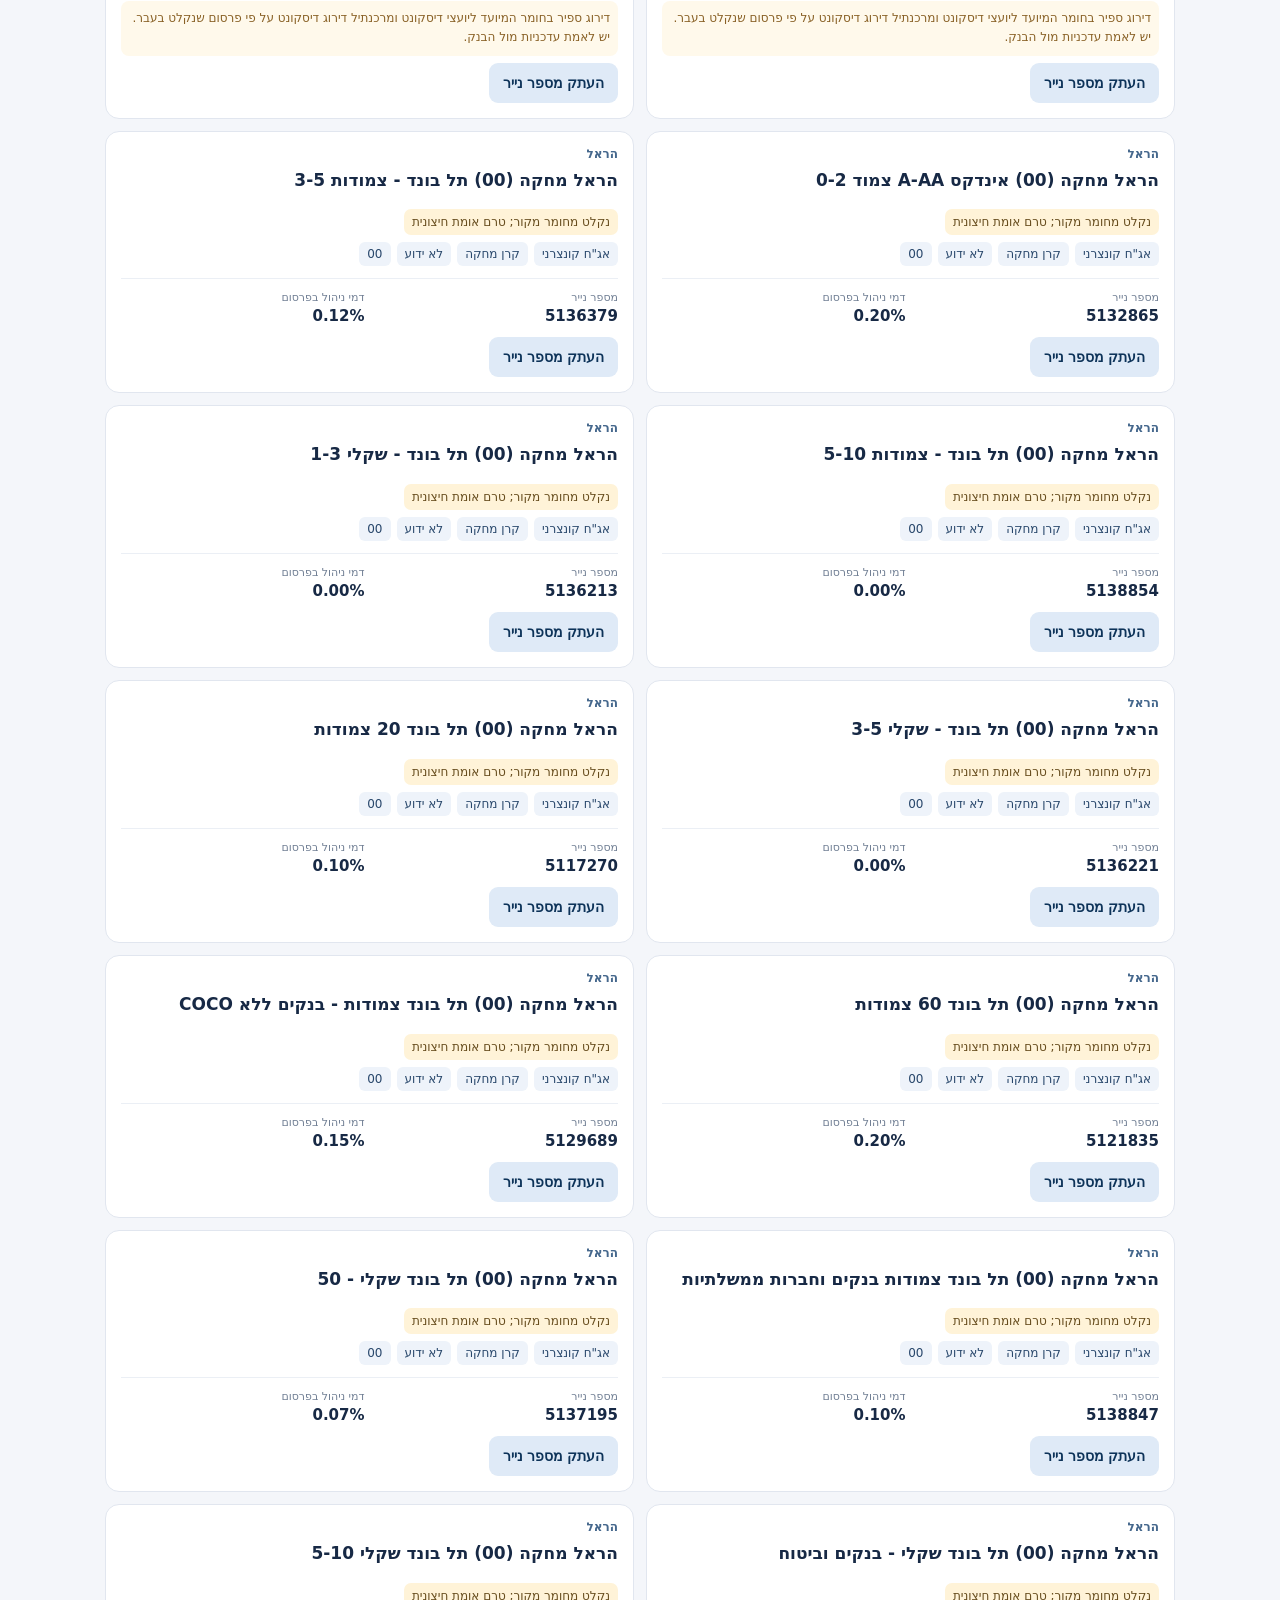
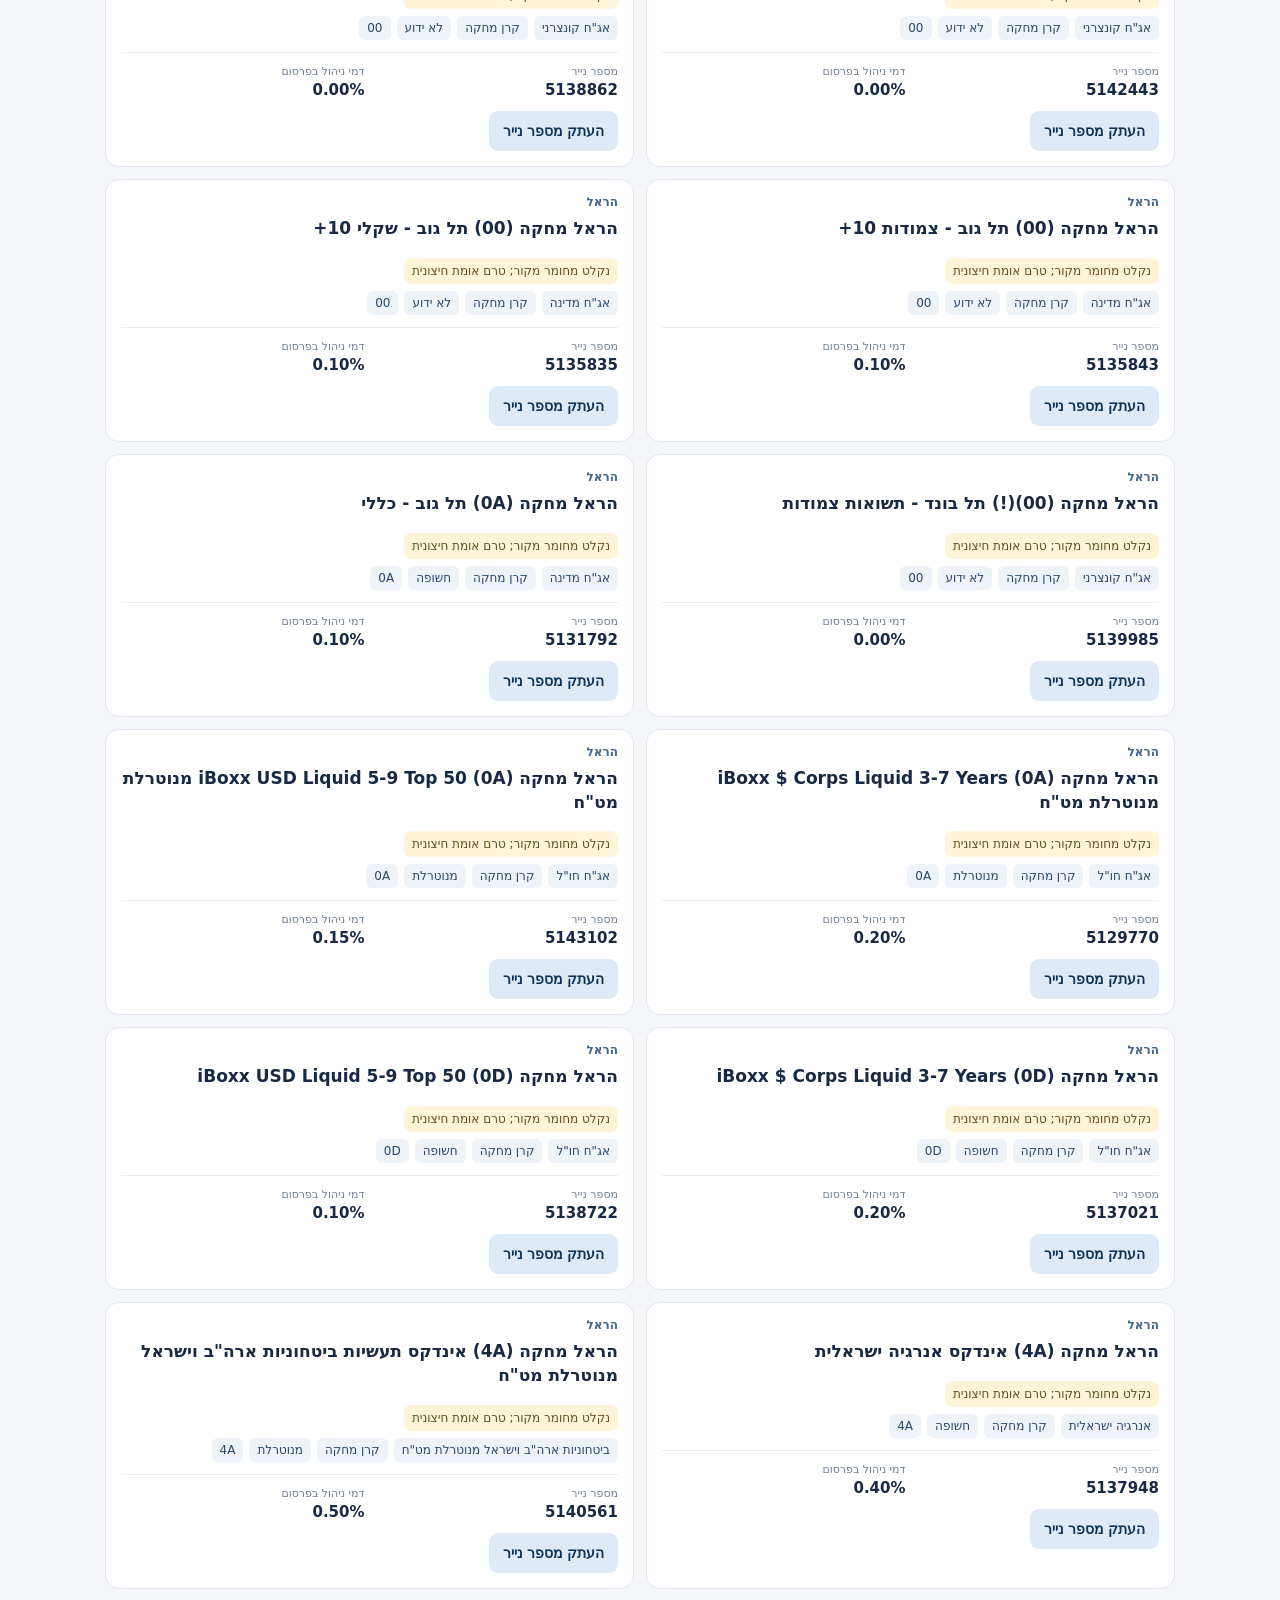
==== commit 329bf715: "Unify fund catalogs into 280 unique funds with preserved source records" ====
--- a/flyers/index.html
+++ b/flyers/index.html
@@ -1,24 +1 @@
-<!doctype html><html lang="he" dir="rtl"><head><meta charset="utf-8"><meta name="viewport" content="width=device-width,initial-scale=1,viewport-fit=cover"><meta name="color-scheme" content="light"><title>מאתר קרנות נאמנות | 121 קרנות</title><style>
-:root{font-family:system-ui,-apple-system,'Segoe UI',Arial,sans-serif;color:#172945;background:#f4f6fa}*{box-sizing:border-box}body{margin:0}header{background:linear-gradient(115deg,#11294b,#205480);padding:28px 18px 24px;color:white}main{max-width:1100px;margin:auto;padding:15px}h1{margin:0 0 7px;font-size:27px}h2{font-size:17px;margin:0 0 14px}p{line-height:1.6}.sub{opacity:.83;margin:0;font-size:14px}.panel{background:#fff;border:1px solid #e1e6ef;border-radius:16px;padding:16px;margin-bottom:16px;box-shadow:0 4px 15px #0e2f5610}.filters{display:grid;grid-template-columns:repeat(3,minmax(0,1fr));gap:12px}.field{display:flex;flex-direction:column;gap:6px;font-size:13px;font-weight:650}input,select{width:100%;background:#fff;border:1px solid #cbd4e1;border-radius:9px;padding:12px 10px;font:inherit;color:#192d48;min-height:44px}input:focus,select:focus{outline:2px solid #70abe5;outline-offset:1px}.wide{grid-column:span 3}button{border:0;border-radius:9px;padding:11px 14px;min-height:40px;background:#dfeaf7;color:#0d3359;font-weight:700;font-size:14px;cursor:pointer}button.primary{background:#205b94;color:#fff}button:active{transform:scale(.98)}.actions{display:flex;gap:8px;flex-wrap:wrap;margin-top:14px}.results-head{display:flex;justify-content:space-between;align-items:center;gap:12px}.count{font-weight:800;font-size:19px}.cards{display:grid;grid-template-columns:repeat(2,minmax(0,1fr));gap:12px}.card{background:#fff;border:1px solid #e1e6ef;border-radius:14px;padding:15px}.card h3{margin:8px 0 10px;font-size:17px;line-height:1.4}.provider{font-size:12px;color:#46688d;font-weight:750}.pills{display:flex;flex-wrap:wrap;gap:6px}.pill{border-radius:6px;background:#eef3fa;padding:5px 8px;font-size:12px;color:#28476b}.grid{display:grid;grid-template-columns:1fr 1fr;gap:10px;padding:12px 0;border-top:1px solid #ebeff5;margin-top:12px}.k{color:#728095;font-size:11px}.v{font-weight:750;font-size:15px;margin-top:3px}.num{direction:ltr;display:inline-block}.note{font-size:12px;color:#896126;background:#fff9eb;padding:8px;border-radius:8px;margin:7px 0}.empty{text-align:center;padding:36px;color:#64758d;background:white;border-radius:13px}.foot{font-size:12px;color:#5f6f84;margin:18px 0 40px}.muted{color:#61728b;font-size:13px}.hidden{display:none}@media(max-width:680px){header{padding:24px 16px}main{padding:10px}.filters{grid-template-columns:1fr 1fr}.wide{grid-column:span 2}.cards{grid-template-columns:1fr}.panel{padding:13px}.card h3{font-size:16px}}
-.search-now{display:block;width:100%;margin-top:16px;min-height:58px;background:#1464a3;color:white;font-size:21px;font-weight:800;box-shadow:0 3px 8px #174e8029}.search-now:focus{outline:3px solid #72b2ff}.results-head{scroll-margin-top:16px}@media(max-width:680px){.search-now{min-height:60px;font-size:20px}}
-
-.quick-search{display:flex;gap:7px;flex-wrap:wrap}.shortcut{min-height:44px;background:#edf4fc;color:#124879;border:1px solid #c6dbef;font-size:14px}.shortcut:focus-visible{outline:3px solid #397dc4}#q{font-size:20px;border:2px solid #94b6d7;min-height:58px}.filters>.wide{min-width:0}@media(max-width:680px){.quick-search{grid-column:span 2}.shortcut{flex:1 1 auto}.filters{gap:10px}}
- .discount-rating{background:#e7f3e7;color:#17502a;font-weight:750;font-size:13px;border-radius:8px;padding:7px 10px;margin-top:8px;display:inline-block} .validation{font-size:12px;color:#674d1e;background:#fff3d8;padding:6px 8px;border-radius:7px;margin:7px 0;display:inline-block}.validation a{color:#1a4f86;text-decoration:underline}.validation.ok{color:#144c37;background:#e9f7ee}.whatsapp-share{background:#167a55;color:#fff;min-height:46px}.whatsapp-share:focus-visible{outline:3px solid #70c8a4}</style><link rel="stylesheet" href="../personal-tabs.css"></head><body><header><div style="max-width:1100px;margin:auto"><h1>מאתר קרנות נאמנות</h1><p class="sub">חיפוש ב־121 קרנות, סטטוס אימות מוצג לכל קרן</p></div></header><main><div id="js-warning" class="panel" style="background:#fff7e7;color:#643e16"><b>שימו לב:</b> במציג הקבצים הזה החיפוש האינטראקטיבי עשוי להיות חסום. הרשימה המלאה מופיעה למטה. כדי לסנן יש לפתוח בדפדפן Safari (ולא בתצוגה מקדימה של WhatsApp או ChatGPT).</div><section class="panel"><h2>חיפוש מהיר</h2><p class="muted" style="margin:0 0 12px">פשוט הקלד שם, אפיק או מספר נייר. התוצאות יתעדכנו מיד.</p><div class="filters"><label class="field wide">מילת חיפוש או מספר נייר<input id="q" placeholder="מילה אחת: דולר, לפדיון, 90/10, מח״מ 10" autocomplete="off" type="search" enterkeyhint="search" aria-label="חיפוש קרן או מספר נייר"></label><div class="wide quick-search" role="group" aria-label="חיפושים נפוצים"><button type="button" class="shortcut" data-query="אגח חול">אג״ח חו״ל</button><button type="button" class="shortcut" data-query="כספית">כספיות</button><button type="button" class="shortcut" data-query="S&P 500">S&P 500</button><button type="button" class="shortcut" data-query="תא 125">ת״א 125</button><button type="button" class="shortcut" data-query="מגדל">מגדל</button></div><label class="field">מנהל קרן<select id="manager"><option value="">כל המנהלים</option></select></label><label class="field">אפיק השקעה<select id="category"><option value="">כל האפיקים</option></select></label><label class="field">סיווג מטבעי<select id="currency"><option value="">כל סוגי החשיפה</option><option value="מנוטרלת">מנוטרלת מט״ח</option><option value="חשופה">חשופת מט״ח</option><option value="מוגבלת">מוגבלת מט״ח</option><option value="דולר">דולרית / נקובה בדולר</option><option value="שקל">שקלית (פרופיל 00)</option><option value="לא ידוע">לא ידוע</option></select></label><label class="field">פרופיל חשיפה<select id="profile"><option value="">כל הפרופילים</option></select></label><label class="field">דירוג דיסקונט (היסטורי)<select id="rating"><option value="">כל הדירוגים</option><option value="rated">בעלות דירוג בלבד</option><option value="5">דירוג 5</option><option value="4">דירוג 4</option><option value="3">דירוג 3</option><option value="2">דירוג 2</option><option value="1">דירוג 1</option></select></label><label class="field">דמי ניהול מרביים (%)<input type="number" id="fee" min="0" max="10" step="0.01" placeholder="למשל 0.5"></label><label class="field">מיון לפי<select id="sort"><option value="name">שם הקרן</option><option value="fee">דמי ניהול, מהנמוך לגבוה</option><option value="feeDesc">דמי ניהול, מהגבוה לנמוך</option><option value="number">מספר נייר</option><option value="manager">מנהל קרן</option></select></label></div><button type="button" id="searchNow" hidden>הצג תוצאות</button><div class="actions"><button id="reset">נקה סינון</button><button id="export" class="primary">ייצוא לאקסל</button><button id="copy">העתק תוצאות</button><button type="button" id="shareWhatsApp" class="whatsapp-share">שתף בוואטסאפ ↗</button></div></section><section id="resultsArea" hidden style="display:none"><div class="results-head" id="resultsStart"><p class="count" id="count"></p><span class="muted">דמי ניהול ודירוגים לפי פרסומים, אינם נתונים חיים</span></div><div id="cards" class="cards"><div class="muted">טוען את רשימת הקרנות…</div></div></section><p class="foot" style="text-align:center"><strong>לשימוש פנימי בלבד ליועצי השקעות.</strong> כל נתון יש להצליב עם מערכות הבנק. לכל שאלה ניתן לפנות לדורון.</p><footer style="font-size:11px;color:#718096;text-align:center;padding:5px 0 22px">מאת דורון שרייבמן</footer></main><script src="../search.js"></script><script>
-document.getElementById('js-warning').style.display='none';
-const funds=[{"manager":"ילין לפידות","name":"כספית כשרה","number":"5141452","fee":0.06,"category":"כספית","profile":"00","currency":"שקל","source":"פרסום מצולם, אוקטובר 2026","note":"בפרסום נרשמו דמי ניהול 0.06%, בכפוף לעדכון.","validationStatus":"אימות חיצוני חלקי","validationUrl":"https://www.bizportal.co.il/mutualfunds/quote/generalview/5141452","validationFields":"מספר נייר, מנהל, שם, פרופיל, דמי ניהול"},{"manager":"ילין לפידות","name":"כספית דולרית נקובה $","number":"5142534","fee":0.1,"category":"כספית","profile":"0D","currency":"דולר","source":"פרסום מצולם, אוקטובר 2026","note":"התחייבות בפרסום לדמי ניהול עד סוף 2027; יש לבדוק אם עודכן.","validationStatus":"טרם אומת חיצונית"},{"manager":"ילין לפידות","name":"מחקה ת״א 35","number":"5143151","fee":0,"category":"מניות ישראל","profile":"4A","currency":"מוגבלת","source":"פרסום מצולם, אוקטובר 2026","note":"דמי הניהול 0% בפרסום כפופים לתנאי המבצע ולמועד סיומו; יש לאמת לפני פעולה.","validationStatus":"טרם אומת חיצונית"},{"manager":"ילין לפידות","name":"מחקה ת״א 35 משקל שווה","number":"5143144","fee":0,"category":"מניות ישראל","profile":"4A","currency":"מוגבלת","source":"פרסום מצולם, אוקטובר 2026","note":"דמי הניהול 0% בפרסום כפופים לתנאי המבצע ולמועד סיומו; יש לאמת לפני פעולה.","validationStatus":"טרם אומת חיצונית"},{"manager":"ילין לפידות","name":"מחקה ת״א 125","number":"5143136","fee":0,"category":"מניות ישראל","profile":"4A","currency":"מוגבלת","source":"פרסום מצולם, אוקטובר 2026","note":"דמי הניהול 0% בפרסום כפופים לתנאי המבצע ולמועד סיומו; יש לאמת לפני פעולה.","validationStatus":"טרם אומת חיצונית"},{"manager":"ילין לפידות","name":"מחקה S&P 500","number":"5139282","fee":0,"category":"מניות חו״ל","profile":"4D","currency":"חשופה","source":"פרסום מצולם, אוקטובר 2026","note":"דמי הניהול 0% בפרסום כפופים לתנאי המבצע ולמועד סיומו; יש לאמת לפני פעולה.","validationStatus":"טרם אומת חיצונית"},{"manager":"ילין לפידות","name":"מחקה S&P 500 מנוטרלת מט״ח","number":"5139290","fee":0,"category":"מניות חו״ל","profile":"4A","currency":"מנוטרלת","source":"פרסום מצולם, אוקטובר 2026","note":"דמי הניהול 0% בפרסום כפופים לתנאי המבצע ולמועד סיומו; יש לאמת לפני פעולה.","validationStatus":"טרם אומת חיצונית"},{"manager":"ילין לפידות","name":"מחקה S&P World","number":"5139308","fee":0,"category":"מניות חו״ל","profile":"4D","currency":"חשופה","source":"פרסום מצולם, אוקטובר 2026","note":"דמי הניהול 0% בפרסום כפופים לתנאי המבצע ולמועד סיומו; יש לאמת לפני פעולה.","validationStatus":"טרם אומת חיצונית"},{"manager":"ילין לפידות","name":"מחקה S&P World מנוטרלת דולר","number":"5139316","fee":0,"category":"מניות חו״ל","profile":"4A","currency":"מנוטרלת","source":"פרסום מצולם, אוקטובר 2026","note":"דמי הניהול 0% בפרסום כפופים לתנאי המבצע ולמועד סיומו; יש לאמת לפני פעולה.","validationStatus":"טרם אומת חיצונית"},{"manager":"ילין לפידות","name":"מחקה Nasdaq 100","number":"5142153","fee":0,"category":"מניות חו״ל","profile":"4D","currency":"חשופה","source":"פרסום מצולם, אוקטובר 2026","note":"דמי הניהול 0% בפרסום כפופים לתנאי המבצע ולמועד סיומו; יש לאמת לפני פעולה.","validationStatus":"טרם אומת חיצונית"},{"manager":"ילין לפידות","name":"מחקה Nasdaq 100 מנוטרלת מט״ח","number":"5142161","fee":0,"category":"מניות חו״ל","profile":"4A","currency":"מנוטרלת","source":"פרסום מצולם, אוקטובר 2026","note":"דמי הניהול 0% בפרסום כפופים לתנאי המבצע ולמועד סיומו; יש לאמת לפני פעולה.","validationStatus":"טרם אומת חיצונית"},{"manager":"ילין לפידות","name":"אג״ח חו״ל נקוב $","number":"5121710","fee":0.79,"category":"אג״ח חו״ל","profile":"1D","currency":"דולר","source":"פרסום מצולם, אוקטובר 2026","note":"","validationStatus":"טרם אומת חיצונית"},{"manager":"ילין לפידות","name":"מניות חו״ל נקובה $","number":"5127089","fee":1.7,"category":"מניות חו״ל","profile":"4D","currency":"דולר","source":"פרסום מצולם, אוקטובר 2026","note":"","validationStatus":"טרם אומת חיצונית"},{"manager":"ילין לפידות","name":"מחקה S&P 500 Market Leaders נקובה $","number":"5140678","fee":0.7,"category":"מניות חו״ל","profile":"4D","currency":"דולר","source":"פרסום מצולם, אוקטובר 2026","note":"","validationStatus":"טרם אומת חיצונית"},{"manager":"מיטב","name":"אג״ח מדינה ללא מניות","number":"5134663","fee":0.59,"category":"אג״ח מדינה","profile":"0A","currency":"מוגבלת","source":"פרסום מצולם, אוקטובר 2026","note":"","validationStatus":"טרם אומת חיצונית"},{"manager":"מיטב","name":"ממשלתי + 10%","number":"5107651","fee":0.65,"category":"אג״ח מדינה","profile":"1A","currency":"מוגבלת","source":"פרסום מצולם, אוקטובר 2026","note":"","validationStatus":"טרם אומת חיצונית"},{"manager":"מיטב","name":"מדינה + 20%","number":"5111307","fee":0.65,"category":"אג״ח מדינה","profile":"2A","currency":"מוגבלת","source":"פרסום מצולם, אוקטובר 2026","note":"","validationStatus":"טרם אומת חיצונית"},{"manager":"מיטב","name":"אג״ח ללא מניות","number":"5134036","fee":0.59,"category":"אג״ח כללי","profile":"0B","currency":"מוגבלת","source":"פרסום מצולם, אוקטובר 2026","note":"","validationStatus":"טרם אומת חיצונית"},{"manager":"מיטב","name":"אג״ח מודל ESG","number":"5140355","fee":0.59,"category":"אג״ח כללי","profile":"0B","currency":"מוגבלת","source":"פרסום מצולם, אוקטובר 2026","note":"","validationStatus":"טרם אומת חיצונית"},{"manager":"מיטב","name":"סולידית פלוס","number":"5127030","fee":0.59,"category":"אג״ח כללי","profile":"1A","currency":"מוגבלת","source":"פרסום מצולם, אוקטובר 2026","note":"","validationStatus":"טרם אומת חיצונית"},{"manager":"מיטב","name":"10/90 מודל ESG","number":"5137872","fee":0.59,"category":"אג״ח כללי","profile":"1B","currency":"מוגבלת","source":"פרסום מצולם, אוקטובר 2026","note":"","validationStatus":"טרם אומת חיצונית"},{"manager":"מיטב","name":"20/80 מודל ESG","number":"5137880","fee":0.65,"category":"אג״ח כללי","profile":"2B","currency":"מוגבלת","source":"פרסום מצולם, אוקטובר 2026","note":"","validationStatus":"טרם אומת חיצונית"},{"manager":"מיטב","name":"תיק השקעות 15/85","number":"5126347","fee":0.69,"category":"אג״ח כללי","profile":"2C","currency":"חשופה","source":"פרסום מצולם, אוקטובר 2026","note":"","validationStatus":"טרם אומת חיצונית"},{"manager":"מיטב","name":"אג״ח + 20%","number":"5118237","fee":0.79,"category":"אג״ח כללי","profile":"2B","currency":"מוגבלת","source":"פרסום מצולם, אוקטובר 2026","note":"","validationStatus":"טרם אומת חיצונית"},{"manager":"מיטב","name":"25/75","number":"5134028","fee":0.59,"category":"אג״ח כללי","profile":"2B","currency":"מוגבלת","source":"פרסום מצולם, אוקטובר 2026","note":"","validationStatus":"טרם אומת חיצונית"},{"manager":"מיטב","name":"תיק השקעות+30","number":"5118716","fee":0.79,"category":"אג״ח כללי","profile":"2B","currency":"מוגבלת","source":"פרסום מצולם, אוקטובר 2026","note":"","validationStatus":"טרם אומת חיצונית"},{"manager":"מיטב","name":"60/40","number":"5126065","fee":0.79,"category":"מעורבת","profile":"3B","currency":"מוגבלת","source":"פרסום מצולם, אוקטובר 2026","note":"","validationStatus":"טרם אומת חיצונית"},{"manager":"מיטב","name":"תיק השקעות עד 50%","number":"5126024","fee":0.78,"category":"מעורבת","profile":"3C","currency":"חשופה","source":"פרסום מצולם, אוקטובר 2026","note":"","validationStatus":"טרם אומת חיצונית"},{"manager":"מיטב","name":"אג״ח קונצרני A ומעלה","number":"5137799","fee":0.59,"category":"אג״ח קונצרני","profile":"0B","currency":"מוגבלת","source":"פרסום מצולם, אוקטובר 2026","note":"","validationStatus":"טרם אומת חיצונית"},{"manager":"מיטב","name":"קונצרני שקלי פלוס","number":"5123146","fee":0.69,"category":"אג״ח קונצרני","profile":"1A","currency":"מוגבלת","source":"פרסום מצולם, אוקטובר 2026","note":"","validationStatus":"טרם אומת חיצונית"},{"manager":"מיטב","name":"קונצרני פלוס","number":"5114640","fee":0.79,"category":"אג״ח קונצרני","profile":"1A","currency":"מוגבלת","source":"פרסום מצולם, אוקטובר 2026","note":"","validationStatus":"טרם אומת חיצונית"},{"manager":"מיטב","name":"ת״א 125","number":"5100474","fee":1.85,"category":"מניות ישראל","profile":"4A","currency":"מוגבלת","source":"פרסום מצולם, אוקטובר 2026","note":"","validationStatus":"אימות חיצוני חלקי","validationUrl":"https://www.bizportal.co.il/MutualFunds/Quote/GeneralView/5100474","validationFields":"מספר נייר, מנהל, שם, פרופיל, דמי ניהול"},{"manager":"מיטב","name":"מניות ESG ישראל","number":"5118930","fee":1.5,"category":"מניות ישראל","profile":"4B","currency":"מוגבלת","source":"פרסום מצולם, אוקטובר 2026","note":"","validationStatus":"טרם אומת חיצונית"},{"manager":"מיטב","name":"סקיי מניות","number":"5103692","fee":1.59,"category":"מניות ישראל","profile":"4A","currency":"מוגבלת","source":"פרסום מצולם, אוקטובר 2026","note":"","validationStatus":"טרם אומת חיצונית"},{"manager":"מיטב","name":"סקיי השקעות","number":"5520044","fee":1.5,"category":"מעורבת","profile":"4D","currency":"חשופה","source":"פרסום מצולם, אוקטובר 2026","note":"","validationStatus":"טרם אומת חיצונית"},{"manager":"מיטב","name":"מניות מומנטום","number":"5139332","fee":1.05,"category":"מניות ישראל","profile":"4B","currency":"מוגבלת","source":"פרסום מצולם, אוקטובר 2026","note":"","validationStatus":"טרם אומת חיצונית"},{"manager":"מיטב","name":"ת״א 125 מומנטום","number":"5140504","fee":1.05,"category":"מניות ישראל","profile":"4A","currency":"מוגבלת","source":"פרסום מצולם, אוקטובר 2026","note":"","validationStatus":"טרם אומת חיצונית"},{"manager":"מיטב","name":"מניות LONG RUN","number":"5124938","fee":0.8,"category":"מניות ישראל","profile":"4A","currency":"מוגבלת","source":"פרסום מצולם, אוקטובר 2026","note":"בפרסום מופיע גם שיעור הוספה 0.5%. אינו כלול בדמי הניהול.","validationStatus":"טרם אומת חיצונית"},{"manager":"מיטב","name":"מניות טכנולוגיה חו״ל","number":"5101019","fee":1.69,"category":"מניות חו״ל","profile":"4D","currency":"חשופה","source":"פרסום מצולם, אוקטובר 2026","note":"","validationStatus":"טרם אומת חיצונית"},{"manager":"מיטב","name":"מניות חו״ל עד 30% מט״ח","number":"5121736","fee":1.49,"category":"מניות חו״ל","profile":"4B","currency":"מוגבלת","source":"פרסום מצולם, אוקטובר 2026","note":"","validationStatus":"טרם אומת חיצונית"},{"manager":"מיטב","name":"כספית דולרית","number":"5100672","fee":0.28,"category":"כספית","profile":"0D","currency":"דולר","source":"פרסום מצולם, אוקטובר 2026","note":"","validationStatus":"טרם אומת חיצונית"},{"manager":"מיטב","name":"כספית דולרית נקובה $","number":"5138326","fee":0.14,"category":"כספית","profile":"0D","currency":"דולר","source":"פרסום מצולם, אוקטובר 2026","note":"","validationStatus":"טרם אומת חיצונית"},{"manager":"מיטב","name":"אג״ח דולר","number":"5108683","fee":0.79,"category":"אג״ח חו״ל","profile":"0D","currency":"דולר","source":"פרסום מצולם, אוקטובר 2026","note":"","validationStatus":"טרם אומת חיצונית"},{"manager":"מיטב","name":"90/10 תיק אג״ח חו״ל עד 30% מט״ח","number":"5121694","fee":0.65,"category":"אג״ח חו״ל","profile":"1B","currency":"מוגבלת","source":"פרסום מצולם, אוקטובר 2026","note":"","validationStatus":"טרם אומת חיצונית"},{"manager":"מיטב","name":"לונג שורט מניות קרן גידור בנאמנות","number":"1194232","fee":1.35,"category":"קרן גידור בנאמנות","profile":"4D","currency":"חשופה","source":"פרסום מצולם, אוקטובר 2026","note":"בפרסום מופיעים גם דמי הצלחה 20%, נוסף על דמי הניהול.","validationStatus":"טרם אומת חיצונית"},{"manager":"אנליסט","name":"ATF סל ת״א 125","number":"1238203","fee":0,"category":"מניות ישראל","profile":"4A","currency":"מוגבלת","source":"פרסום מצולם, אוקטובר 2026","note":"דמי הניהול 0% בפרסום כפופים לתנאי המבצע ולמועד סיומו; יש לאמת לפני פעולה.","validationStatus":"טרם אומת חיצונית"},{"manager":"אנליסט","name":"ATF סל ת״א 200","number":"1238104","fee":0,"category":"מניות ישראל","profile":"4A","currency":"מוגבלת","source":"פרסום מצולם, אוקטובר 2026","note":"דמי הניהול 0% בפרסום כפופים לתנאי המבצע ולמועד סיומו; יש לאמת לפני פעולה.","validationStatus":"טרם אומת חיצונית"},{"manager":"אנליסט","name":"ATF מחקה ת״א 200","number":"5139951","fee":0.2,"category":"מניות ישראל","profile":"4A","currency":"מוגבלת","source":"פרסום מצולם, אוקטובר 2026","note":"","validationStatus":"טרם אומת חיצונית"},{"manager":"אנליסט","name":"ATF מחקה ת״א 20","number":"5139936","fee":0.2,"category":"מניות ישראל","profile":"4A","currency":"מוגבלת","source":"פרסום מצולם, אוקטובר 2026","note":"","validationStatus":"טרם אומת חיצונית"},{"manager":"אנליסט","name":"ATF מחקה ת״א 50 ריאל","number":"5139944","fee":0.2,"category":"מניות ישראל","profile":"4A","currency":"מוגבלת","source":"פרסום מצולם, אוקטובר 2026","note":"","validationStatus":"טרם אומת חיצונית"},{"manager":"אנליסט","name":"ATF מחקה אינדקס בנקים ישראל","number":"5139175","fee":0.45,"category":"מניות ישראל","profile":"4A","currency":"מוגבלת","source":"פרסום מצולם, אוקטובר 2026","note":"","validationStatus":"טרם אומת חיצונית"},{"manager":"אנליסט","name":"ATF מחקה אינדקס חברות פרויקטים מניבים","number":"5142633","fee":0.45,"category":"מניות ישראל","profile":"4A","currency":"מוגבלת","source":"פרסום מצולם, אוקטובר 2026","note":"","validationStatus":"טרם אומת חיצונית"},{"manager":"אנליסט","name":"ATF מחקה אינדקס בנקים וביטוח ישראל","number":"5133236","fee":0.5,"category":"מניות ישראל","profile":"4A","currency":"מוגבלת","source":"פרסום מצולם, אוקטובר 2026","note":"","validationStatus":"טרם אומת חיצונית"},{"manager":"אנליסט","name":"ATF מחקה אינדקס ת״א 125 מומנטום ענפי","number":"5135165","fee":0.5,"category":"מניות ישראל","profile":"4A","currency":"מוגבלת","source":"פרסום מצולם, אוקטובר 2026","note":"","validationStatus":"טרם אומת חיצונית"},{"manager":"אנליסט","name":"ATF סל S&P 500","number":"1218916","fee":0,"category":"מניות חו״ל","profile":"4D","currency":"חשופה","source":"פרסום מצולם, אוקטובר 2026","note":"דמי הניהול 0% בפרסום כפופים לתנאי המבצע ולמועד סיומו; יש לאמת לפני פעולה.","validationStatus":"טרם אומת חיצונית"},{"manager":"אנליסט","name":"ATF סל S&P 500 מנוטרלת מט״ח","number":"1218924","fee":0,"category":"מניות חו״ל","profile":"4A","currency":"מנוטרלת","source":"פרסום מצולם, אוקטובר 2026","note":"דמי הניהול 0% בפרסום כפופים לתנאי המבצע ולמועד סיומו; יש לאמת לפני פעולה.","validationStatus":"טרם אומת חיצונית"},{"manager":"אנליסט","name":"ATF מחקה אינדקס מניות ארה״ב Large Cap מומנטום ענפי","number":"5137336","fee":0.65,"category":"מניות חו״ל","profile":"4D","currency":"חשופה","source":"פרסום מצולם, אוקטובר 2026","note":"","validationStatus":"טרם אומת חיצונית"},{"manager":"אנליסט","name":"ATF מחקה אינדקס מניות ארה״ב Large Cap מומנטום ענפי מנוטרלת מט״ח","number":"5136775","fee":0.65,"category":"מניות חו״ל","profile":"4A","currency":"מנוטרלת","source":"פרסום מצולם, אוקטובר 2026","note":"","validationStatus":"טרם אומת חיצונית"},{"manager":"אנליסט","name":"ATF מחקה תל בונד צמודות A","number":"5140116","fee":0,"category":"אג״ח קונצרני","profile":"00","currency":"שקל","source":"פרסום מצולם, אוקטובר 2026","note":"דמי הניהול 0% בפרסום כפופים לתנאי המבצע ולמועד סיומו; יש לאמת לפני פעולה.","validationStatus":"טרם אומת חיצונית"},{"manager":"אנליסט","name":"ATF מחקה תל בונד תשואות צמודות","number":"5140124","fee":0,"category":"אג״ח קונצרני","profile":"00","currency":"שקל","source":"פרסום מצולם, אוקטובר 2026","note":"דמי הניהול 0% בפרסום כפופים לתנאי המבצע ולמועד סיומו; יש לאמת לפני פעולה.","validationStatus":"טרם אומת חיצונית"},{"manager":"אנליסט","name":"ATF מחקה תל בונד 60 שקלי","number":"5142732","fee":0.1,"category":"אג״ח קונצרני","profile":"00","currency":"שקל","source":"פרסום מצולם, אוקטובר 2026","note":"","validationStatus":"טרם אומת חיצונית"},{"manager":"אנליסט","name":"ATF מחקה תל בונד AA פיזור מנפיקים","number":"5142740","fee":0.1,"category":"אג״ח קונצרני","profile":"00","currency":"שקל","source":"פרסום מצולם, אוקטובר 2026","note":"","validationStatus":"טרם אומת חיצונית"},{"manager":"אנליסט","name":"ATF מחקה תל בונד A פיזור מנפיקים","number":"5142757","fee":0.1,"category":"אג״ח קונצרני","profile":"00","currency":"שקל","source":"פרסום מצולם, אוקטובר 2026","note":"","validationStatus":"טרם אומת חיצונית"},{"manager":"אנליסט","name":"ATF מחקה אינדקס שקלים ארוכים עד 20% מדינה","number":"5137997","fee":0.2,"category":"אג״ח כללי","profile":"00","currency":"שקל","source":"פרסום מצולם, אוקטובר 2026","note":"","validationStatus":"טרם אומת חיצונית"},{"manager":"אנליסט","name":"ATF מחקה אינדקס אג״ח חברות ישראל EW TOP 100","number":"5133905","fee":0.2,"category":"אג״ח קונצרני","profile":"00","currency":"שקל","source":"פרסום מצולם, אוקטובר 2026","note":"","validationStatus":"טרם אומת חיצונית"},{"manager":"אנליסט","name":"ATF מחקה אינדקס EW TOP100 מרווח מעל הממוצע מותאם מח״מ","number":"5138359","fee":0.2,"category":"אג״ח קונצרני","profile":"00","currency":"שקל","source":"פרסום מצולם, אוקטובר 2026","note":"שם הקרן בתצלום אינו חד; דורש אימות לפי מספר נייר.","validationStatus":"אימות חיצוני חלקי","validationUrl":"https://finance.themarker.com/mtf/5138359","validationFields":"מספר נייר, מנהל, שם, פרופיל, דמי ניהול"},{"manager":"אנליסט","name":"ATF מחקה אינדקס אג״ח בנקים וחב׳ ממשלתיות","number":"5135975","fee":0.25,"category":"אג״ח קונצרני","profile":"00","currency":"שקל","source":"פרסום מצולם, אוקטובר 2026","note":"","validationStatus":"טרם אומת חיצונית"},{"manager":"אנליסט","name":"ATF מחקה משולבת אינדקס מניות 25% ואג״ח 75%","number":"5136676","fee":0.29,"category":"מעורבת","profile":"2B","currency":"מוגבלת","source":"פרסום מצולם, אוקטובר 2026","note":"","validationStatus":"טרם אומת חיצונית"},{"manager":"אנליסט","name":"ATF מחקה אינדקס אג״ח ממשלת ארה״ב מנוטרלת מט״ח","number":"5141817","fee":0.1,"category":"אג״ח חו״ל","profile":"0A","currency":"מנוטרלת","source":"פרסום מצולם, אוקטובר 2026","note":"","validationStatus":"טרם אומת חיצונית"},{"manager":"מגדל MTF","name":"MTF מחקה S&P 500 Bond Mega 30 Investment Grade 1-3 Year","number":"5128038","fee":0.25,"category":"אג״ח חו״ל","profile":"0D","currency":"חשופה","source":"פרסום מגדל MTF, אוקטובר 2026","note":"מח״מ מדד בפרסום: 1.81 שנים. דמי ניהול קבועים לפי הפרסום; לא נתונים חיים.","validationStatus":"טרם אומת חיצונית"},{"manager":"מגדל MTF","name":"MTF מחקה S&P 500 Bond Mega 30 Investment Grade 3-5 Year","number":"5127667","fee":0.25,"category":"אג״ח חו״ל","profile":"0D","currency":"חשופה","source":"פרסום מגדל MTF, אוקטובר 2026","note":"מח״מ מדד בפרסום: 3.46 שנים. דמי ניהול קבועים לפי הפרסום; לא נתונים חיים.","validationStatus":"טרם אומת חיצונית"},{"manager":"מגדל MTF","name":"MTF סל iBoxx US Liquid Investment Grade Top 30","number":"1191881","fee":0.25,"category":"אג״ח חו״ל","profile":"0D","currency":"חשופה","source":"פרסום מגדל MTF, אוקטובר 2026","note":"מח״מ מדד בפרסום: 5.60 שנים. דמי ניהול קבועים לפי הפרסום; לא נתונים חיים.","validationStatus":"טרם אומת חיצונית"},{"manager":"מגדל MTF","name":"MTF מחקה iBoxx US Liquid Investment Grade Top 30","number":"5138466","fee":0.2,"category":"אג״ח חו״ל","profile":"0D","currency":"חשופה","source":"פרסום מגדל MTF, אוקטובר 2026","note":"מח״מ מדד בפרסום: 5.60 שנים. דמי ניהול קבועים לפי הפרסום; לא נתונים חיים.","validationStatus":"טרם אומת חיצונית"},{"manager":"מגדל MTF","name":"MTF מחקה אינדקס Top 10 US Banks Bonds","number":"5138458","fee":0.25,"category":"אג״ח חו״ל","profile":"0D","currency":"חשופה","source":"פרסום מגדל MTF, אוקטובר 2026","note":"מח״מ מדד בפרסום: 2.95 שנים. דמי ניהול קבועים לפי הפרסום; לא נתונים חיים.","validationStatus":"טרם אומת חיצונית"},{"manager":"מגדל MTF","name":"MTF סל אינדקס אג״ח ממשלת ארה״ב מח״מ 10 קבוע","number":"1219294","fee":0.1,"category":"אג״ח חו״ל","profile":"0D","currency":"חשופה","source":"פרסום מגדל MTF, אוקטובר 2026","note":"מח״מ מדד בפרסום: 9.93 שנים. דמי ניהול קבועים לפי הפרסום; לא נתונים חיים.","validationStatus":"טרם אומת חיצונית"},{"manager":"מגדל MTF","name":"MTF מחקה S&P 500 Bond Mega 30 Investment Grade 3-5 Year מנוטרלת מט״ח","number":"5138482","fee":0.2,"category":"אג״ח חו״ל","profile":"0A","currency":"מנוטרלת","source":"פרסום מגדל MTF, אוקטובר 2026","note":"מח״מ מדד בפרסום: 3.46 שנים. דמי ניהול קבועים לפי הפרסום; לא נתונים חיים.","validationStatus":"טרם אומת חיצונית"},{"manager":"מגדל MTF","name":"MTF מחקה iBoxx US Liquid Investment Grade Top 30 מנוטרלת מט״ח","number":"5121207","fee":0.25,"category":"אג״ח חו״ל","profile":"0A","currency":"מנוטרלת","source":"פרסום מגדל MTF, אוקטובר 2026","note":"מח״מ מדד בפרסום: 5.60 שנים. דמי ניהול קבועים לפי הפרסום; לא נתונים חיים.","validationStatus":"טרם אומת חיצונית"},{"manager":"מגדל MTF","name":"MTF מחקה אינדקס אג״ח ממשלת ארה״ב מח״מ 10 קבוע מנוטרלת מט״ח","number":"5137773","fee":0.1,"category":"אג״ח חו״ל","profile":"0A","currency":"מנוטרלת","source":"פרסום מגדל MTF, אוקטובר 2026","note":"מח״מ מדד בפרסום: 9.93 שנים. דמי ניהול קבועים לפי הפרסום; לא נתונים חיים.","validationStatus":"טרם אומת חיצונית"},{"manager":"מגדל MTF","name":"MTF סל אינדקס אג״ח ממשלת ארה״ב מח״מ 10 קבוע מנוטרלת מט״ח","number":"1243997","fee":0.1,"category":"אג״ח חו״ל","profile":"0A","currency":"מנוטרלת","source":"פרסום מגדל MTF, אוקטובר 2026","note":"מח״מ מדד בפרסום: 9.93 שנים. דמי ניהול קבועים לפי הפרסום; לא נתונים חיים.","validationStatus":"טרם אומת חיצונית"},{"manager":"מגדל MTF","name":"MTF מחקה S&P 500 Bond Mega 30 Investment Grade 5-7 Year נקובה בדולר","number":"5137716","fee":0.25,"category":"אג״ח חו״ל","profile":"0D","currency":"דולר","source":"פרסום מגדל MTF, אוקטובר 2026","note":"מח״מ מדד בפרסום: 4.95 שנים. דמי ניהול קבועים לפי הפרסום; לא נתונים חיים.","validationStatus":"אימות חיצוני חלקי","validationUrl":"https://www.bizportal.co.il/mutualfunds/quote/generalview/5137716","validationFields":"מספר נייר, מנהל, שם, פרופיל, דמי ניהול"},{"manager":"מגדל MTF","name":"MTF מחקה אינדקס מדינת ישראל דולר לפדיון 2030 (מתגלגל כל 6 שנים) נקובה $","number":"5139514","fee":0.2,"category":"אג״ח חו״ל","profile":"0D","currency":"דולר","source":"פרסום מגדל MTF, אוקטובר 2026","note":"מח״מ מדד בפרסום: 3.19 שנים. דמי ניהול קבועים לפי הפרסום; לא נתונים חיים.","validationStatus":"אימות חיצוני חלקי","validationUrl":"https://www.bizportal.co.il/mutualfunds/quote/generalview/5139514","validationFields":"מספר נייר, מנהל, שם, פרופיל, דמי ניהול"},{"manager":"מגדל MTF","name":"MTF מחקה אינדקס מדינת ישראל דולר לפדיון 2035 נקובה בדולר","number":"5142344","fee":0.2,"category":"אג״ח חו״ל","profile":"0D","currency":"דולר","source":"פרסום מגדל MTF, אוקטובר 2026","note":"מח״מ מדד בפרסום: 6.66 שנים. דמי ניהול קבועים לפי הפרסום; לא נתונים חיים.","validationStatus":"טרם אומת חיצונית"},{"manager":"אי.בי.אי.","name":"אי.בי.אי. (1A) אג\"ח פלוס 10/90","number":"5126495","fee":0.55,"category":"10/90","profile":"1A","currency":"לא ידוע","source":"מאגר פנימי, פרסום מדורג","note":"דירוג דיסקונט על פי פרסום שנקלט בעבר. יש לאמת עדכניות מול הבנק.","discountRating":5,"ratingSource":"IMG_B8F2B398-E7B5-4FC1-BB60-61E27898D710.jpeg","validationStatus":"טרם אומת חיצונית","ratingVerification":"דירוג היסטורי, טרם אומת מול דיסקונט"},{"manager":"אי.בי.אי.","name":"אי.בי.אי. (1B) עד 3 שנים 10/90","number":"5127949","fee":0.69,"category":"10/90","profile":"1B","currency":"לא ידוע","source":"מאגר פנימי, פרסום מדורג","note":"דירוג דיסקונט על פי פרסום שנקלט בעבר. יש לאמת עדכניות מול הבנק.","discountRating":5,"ratingSource":"IMG_B8F2B398-E7B5-4FC1-BB60-61E27898D710.jpeg","validationStatus":"טרם אומת חיצונית","ratingVerification":"דירוג היסטורי, טרם אומת מול דיסקונט"},{"manager":"איילון","name":"איילון (1B) 10/90","number":"5130307","fee":0.8,"category":"10/90","profile":"1B","currency":"לא ידוע","source":"מאגר פנימי, פרסום מדורג","note":"דירוג דיסקונט על פי פרסום שנקלט בעבר. יש לאמת עדכניות מול הבנק.","discountRating":5,"ratingSource":"IMG_F8FA54BC-A1EF-48BF-A2BA-7B5DCB447E5B.jpeg","validationStatus":"טרם אומת חיצונית","ratingVerification":"דירוג היסטורי, טרם אומת מול דיסקונט"},{"manager":"מגדל","name":"מגדל (1B) 10/90","number":"5106208","fee":0.59,"category":"10/90","profile":"1B","currency":"לא ידוע","source":"מאגר פנימי, פרסום מדורג","note":"דירוג דיסקונט על פי פרסום שנקלט בעבר. יש לאמת עדכניות מול הבנק.","discountRating":5,"ratingSource":"IMG_9E43E057-B1AB-4105-B7CD-512D8AF98424.jpeg","validationStatus":"טרם אומת חיצונית","ratingVerification":"דירוג היסטורי, טרם אומת מול דיסקונט"},{"manager":"אי.בי.אי.","name":"אי.בי.אי. (2B) 15/85","number":"5119417","fee":0.79,"category":"15/85","profile":"2B","currency":"לא ידוע","source":"מאגר פנימי, פרסום מדורג","note":"דירוג דיסקונט על פי פרסום שנקלט בעבר. יש לאמת עדכניות מול הבנק.","discountRating":5,"ratingSource":"IMG_B8F2B398-E7B5-4FC1-BB60-61E27898D710.jpeg","validationStatus":"טרם אומת חיצונית","ratingVerification":"דירוג היסטורי, טרם אומת מול דיסקונט"},{"manager":"אי.בי.אי.","name":"אי.בי.אי. (2B) אג\"ח + 15%","number":"5127204","fee":0.69,"category":"15/85","profile":"2B","currency":"לא ידוע","source":"מאגר פנימי, פרסום מדורג","note":"דירוג דיסקונט על פי פרסום שנקלט בעבר. יש לאמת עדכניות מול הבנק.","discountRating":5,"ratingSource":"IMG_B8F2B398-E7B5-4FC1-BB60-61E27898D710.jpeg","validationStatus":"טרם אומת חיצונית","ratingVerification":"דירוג היסטורי, טרם אומת מול דיסקונט"},{"manager":"הראל","name":"הראל (2D) 15/85 - נקובה $","number":"5132998","fee":0.69,"category":"15/85","profile":"2D","currency":"לא ידוע","source":"מאגר פנימי, פרסום מדורג","note":"דירוג דיסקונט על פי פרסום שנקלט בעבר. יש לאמת עדכניות מול הבנק.","discountRating":5,"ratingSource":"IMG_6011F881-0128-4B95-B204-732C3CEBACCC.jpeg","validationStatus":"טרם אומת חיצונית","ratingVerification":"דירוג היסטורי, טרם אומת מול דיסקונט"},{"manager":"אנליסט","name":"אנליסט (2B) 20/80","number":"5116033","fee":0.84,"category":"20/80","profile":"2B","currency":"לא ידוע","source":"מאגר פנימי, פרסום מדורג","note":"דירוג דיסקונט על פי פרסום שנקלט בעבר. יש לאמת עדכניות מול הבנק.","discountRating":5,"ratingSource":"IMG_F428EA37-C517-4D69-A47E-03B76E3A64ED.jpeg","validationStatus":"טרם אומת חיצונית","ratingVerification":"דירוג היסטורי, טרם אומת מול דיסקונט"},{"manager":"אנליסט","name":"אנליסט (2B) פיזור רחב 20/80","number":"5125109","fee":0.74,"category":"20/80","profile":"2B","currency":"לא ידוע","source":"מאגר פנימי, פרסום מדורג","note":"דירוג דיסקונט על פי פרסום שנקלט בעבר. יש לאמת עדכניות מול הבנק.","discountRating":5,"ratingSource":"IMG_F428EA37-C517-4D69-A47E-03B76E3A64ED.jpeg","validationStatus":"טרם אומת חיצונית","ratingVerification":"דירוג היסטורי, טרם אומת מול דיסקונט"},{"manager":"הראל","name":"הראל (2B) ישראל 25/75","number":"5102488","fee":0.63,"category":"25/75","profile":"2B","currency":"לא ידוע","source":"מאגר פנימי, פרסום מדורג","note":"דירוג דיסקונט על פי פרסום שנקלט בעבר. יש לאמת עדכניות מול הבנק.","discountRating":4,"ratingSource":"IMG_6011F881-0128-4B95-B204-732C3CEBACCC.jpeg","validationStatus":"טרם אומת חיצונית","ratingVerification":"דירוג היסטורי, טרם אומת מול דיסקונט"},{"manager":"אי.בי.אי.","name":"אי.בי.אי. (2C) 30/70","number":"5122502","fee":0.89,"category":"30/70","profile":"2C","currency":"לא ידוע","source":"מאגר פנימי, פרסום מדורג","note":"דירוג דיסקונט על פי פרסום שנקלט בעבר. יש לאמת עדכניות מול הבנק.","discountRating":5,"ratingSource":"IMG_B8F2B398-E7B5-4FC1-BB60-61E27898D710.jpeg","validationStatus":"טרם אומת חיצונית","ratingVerification":"דירוג היסטורי, טרם אומת מול דיסקונט"},{"manager":"אנליסט","name":"אנליסט (2B) 30/70","number":"5139712","fee":0.58,"category":"30/70","profile":"2B","currency":"לא ידוע","source":"מאגר פנימי, פרסום מדורג","note":"דירוג דיסקונט על פי פרסום שנקלט בעבר. יש לאמת עדכניות מול הבנק.","discountRating":4,"ratingSource":"IMG_F428EA37-C517-4D69-A47E-03B76E3A64ED.jpeg","validationStatus":"טרם אומת חיצונית","ratingVerification":"דירוג היסטורי, טרם אומת מול דיסקונט"},{"manager":"מגדל","name":"מגדל (2B) תיק השקעות 30/70","number":"5102678","fee":0.79,"category":"30/70","profile":"2B","currency":"לא ידוע","source":"מאגר פנימי, פרסום מדורג","note":"דירוג דיסקונט על פי פרסום שנקלט בעבר. יש לאמת עדכניות מול הבנק.","discountRating":4,"ratingSource":"IMG_35D0F97D-A45E-476D-ACC1-155E81B3B775.jpeg","validationStatus":"טרם אומת חיצונית","ratingVerification":"דירוג היסטורי, טרם אומת מול דיסקונט"},{"manager":"אנליסט","name":"אנליסט (0A) אג\"ח מדורג A ומעלה מח\"מ 4 שנים","number":"5118328","fee":0.68,"category":"אג\"ח","profile":"0A","currency":"לא ידוע","source":"מאגר פנימי, פרסום מדורג","note":"דירוג דיסקונט על פי פרסום שנקלט בעבר. יש לאמת עדכניות מול הבנק.","discountRating":4,"ratingSource":"IMG_F428EA37-C517-4D69-A47E-03B76E3A64ED.jpeg","validationStatus":"טרם אומת חיצונית","ratingVerification":"דירוג היסטורי, טרם אומת מול דיסקונט"},{"manager":"אנליסט","name":"אנליסט (0B) אג\"ח","number":"5110523","fee":0.89,"category":"אג\"ח","profile":"0B","currency":"לא ידוע","source":"מאגר פנימי, פרסום מדורג","note":"דירוג דיסקונט על פי פרסום שנקלט בעבר. יש לאמת עדכניות מול הבנק.","discountRating":5,"ratingSource":"IMG_F428EA37-C517-4D69-A47E-03B76E3A64ED.jpeg","validationStatus":"טרם אומת חיצונית","ratingVerification":"דירוג היסטורי, טרם אומת מול דיסקונט"},{"manager":"הראל","name":"הראל (0C) קונצרני A ומעלה","number":"5107156","fee":0.59,"category":"אג\"ח חברות","profile":"0C","currency":"לא ידוע","source":"מאגר פנימי, פרסום מדורג","note":"דירוג דיסקונט על פי פרסום שנקלט בעבר. יש לאמת עדכניות מול הבנק.","discountRating":5,"ratingSource":"IMG_6011F881-0128-4B95-B204-732C3CEBACCC.jpeg","validationStatus":"טרם אומת חיצונית","ratingVerification":"דירוג היסטורי, טרם אומת מול דיסקונט"},{"manager":"הראל","name":"הראל (1A) אג\"ח קונצרני + 10%","number":"5115993","fee":0.49,"category":"אג\"ח חברות","profile":"1A","currency":"לא ידוע","source":"מאגר פנימי, פרסום מדורג","note":"דירוג דיסקונט על פי פרסום שנקלט בעבר. יש לאמת עדכניות מול הבנק.","discountRating":4,"ratingSource":"IMG_6011F881-0128-4B95-B204-732C3CEBACCC.jpeg","validationStatus":"טרם אומת חיצונית","ratingVerification":"דירוג היסטורי, טרם אומת מול דיסקונט"},{"manager":"הראל","name":"הראל (1A) קונצרני שקלי + 10%","number":"5107503","fee":0.5,"category":"אג\"ח חברות","profile":"1A","currency":"לא ידוע","source":"מאגר פנימי, פרסום מדורג","note":"דירוג דיסקונט על פי פרסום שנקלט בעבר. יש לאמת עדכניות מול הבנק.","discountRating":4,"ratingSource":"IMG_6011F881-0128-4B95-B204-732C3CEBACCC.jpeg","validationStatus":"טרם אומת חיצונית","ratingVerification":"דירוג היסטורי, טרם אומת מול דיסקונט"},{"manager":"הראל","name":"הראל (0B) אג\"ח בינלאומי עד 20% מט\"ח","number":"5117130","fee":0.78,"category":"אג\"ח חו\"ל","profile":"0B","currency":"לא ידוע","source":"מאגר פנימי, פרסום מדורג","note":"דירוג דיסקונט על פי פרסום שנקלט בעבר. יש לאמת עדכניות מול הבנק.","discountRating":4,"ratingSource":"IMG_6011F881-0128-4B95-B204-732C3CEBACCC.jpeg","validationStatus":"טרם אומת חיצונית","ratingVerification":"דירוג היסטורי, טרם אומת מול דיסקונט"},{"manager":"הראל","name":"הראל (0D) אג\"ח דולר בינלאומי","number":"5102371","fee":0.76,"category":"אג\"ח חו\"ל","profile":"0D","currency":"לא ידוע","source":"מאגר פנימי, פרסום מדורג","note":"דירוג דיסקונט על פי פרסום שנקלט בעבר. יש לאמת עדכניות מול הבנק.","discountRating":4,"ratingSource":"IMG_6011F881-0128-4B95-B204-732C3CEBACCC.jpeg","validationStatus":"טרם אומת חיצונית","ratingVerification":"דירוג היסטורי, טרם אומת מול דיסקונט"},{"manager":"הראל","name":"הראל (2B) אג\"ח חו\"ל ומניות עד 20% מט\"ח","number":"5111117","fee":0.74,"category":"אג\"ח חו\"ל","profile":"2B","currency":"לא ידוע","source":"מאגר פנימי, פרסום מדורג","note":"דירוג דיסקונט על פי פרסום שנקלט בעבר. יש לאמת עדכניות מול הבנק.","discountRating":5,"ratingSource":"IMG_6011F881-0128-4B95-B204-732C3CEBACCC.jpeg","validationStatus":"טרם אומת חיצונית","ratingVerification":"דירוג היסטורי, טרם אומת מול דיסקונט"},{"manager":"איילון","name":"איילון (0B) אג\"ח ללא מניות","number":"5130315","fee":0.79,"category":"אג\"ח ללא מניות","profile":"0B","currency":"לא ידוע","source":"מאגר פנימי, פרסום מדורג","note":"דירוג דיסקונט על פי פרסום שנקלט בעבר. יש לאמת עדכניות מול הבנק.","discountRating":5,"ratingSource":"IMG_F8FA54BC-A1EF-48BF-A2BA-7B5DCB447E5B.jpeg","validationStatus":"טרם אומת חיצונית","ratingVerification":"דירוג היסטורי, טרם אומת מול דיסקונט"},{"manager":"אנליסט","name":"אנליסט (0B) תיק קונצרני","number":"5139449","fee":0.54,"category":"אג\"ח קונצרני","profile":"0B","currency":"לא ידוע","source":"מאגר פנימי, פרסום מדורג","note":"דירוג דיסקונט על פי פרסום שנקלט בעבר. יש לאמת עדכניות מול הבנק.","discountRating":4,"ratingSource":"IMG_F428EA37-C517-4D69-A47E-03B76E3A64ED.jpeg","validationStatus":"טרם אומת חיצונית","ratingVerification":"דירוג היסטורי, טרם אומת מול דיסקונט"},{"manager":"הראל","name":"הראל (4D) Multi-Strategy - קרן גידור בנאמנות","number":"1194141","fee":1.5,"category":"גידור / אלטרנטיבי","profile":"4D","currency":"לא ידוע","source":"מאגר פנימי, פרסום מדורג","note":"דירוג דיסקונט על פי פרסום שנקלט בעבר. יש לאמת עדכניות מול הבנק.","discountRating":5,"ratingSource":"IMG_6011F881-0128-4B95-B204-732C3CEBACCC.jpeg","validationStatus":"טרם אומת חיצונית","ratingVerification":"דירוג היסטורי, טרם אומת מול דיסקונט"},{"manager":"אנליסט","name":"אנליסט (00) כספית שקלית","number":"5120852","fee":0.169,"category":"כספית","profile":"לא צוין","currency":"לא ידוע","source":"מאגר פנימי, פרסום מדורג","note":"דירוג דיסקונט על פי פרסום שנקלט בעבר. יש לאמת עדכניות מול הבנק.","discountRating":4,"ratingSource":"IMG_F428EA37-C517-4D69-A47E-03B76E3A64ED.jpeg","validationStatus":"טרם אומת חיצונית","ratingVerification":"דירוג היסטורי, טרם אומת מול דיסקונט"},{"manager":"הראל","name":"הראל (0D) כספית דולרית - נקובה $","number":"5129523","fee":0.15,"category":"כספית דולרית","profile":"0D","currency":"לא ידוע","source":"מאגר פנימי, פרסום מדורג","note":"דירוג דיסקונט על פי פרסום שנקלט בעבר. יש לאמת עדכניות מול הבנק.","discountRating":5,"ratingSource":"IMG_6011F881-0128-4B95-B204-732C3CEBACCC.jpeg","validationStatus":"טרם אומת חיצונית","ratingVerification":"דירוג היסטורי, טרם אומת מול דיסקונט"},{"manager":"הראל","name":"הראל (0D) כספית דולרית מגמת ריבית","number":"5127808","fee":0.2,"category":"כספית דולרית","profile":"0D","currency":"לא ידוע","source":"מאגר פנימי, פרסום מדורג","note":"דירוג דיסקונט על פי פרסום שנקלט בעבר. יש לאמת עדכניות מול הבנק.","discountRating":5,"ratingSource":"IMG_6011F881-0128-4B95-B204-732C3CEBACCC.jpeg","validationStatus":"טרם אומת חיצונית","ratingVerification":"דירוג היסטורי, טרם אומת מול דיסקונט"},{"manager":"הראל","name":"הראל (0B) מדינה שקלית","number":"5111869","fee":0.37,"category":"מדינה","profile":"0B","currency":"לא ידוע","source":"מאגר פנימי, פרסום מדורג","note":"דירוג דיסקונט על פי פרסום שנקלט בעבר. יש לאמת עדכניות מול הבנק.","discountRating":5,"ratingSource":"IMG_6011F881-0128-4B95-B204-732C3CEBACCC.jpeg","validationStatus":"טרם אומת חיצונית","ratingVerification":"דירוג היסטורי, טרם אומת מול דיסקונט"},{"manager":"מגדל","name":"מגדל (0B) מדינה פלוס A ומעלה","number":"5131131","fee":0.59,"category":"מדינה","profile":"0B","currency":"לא ידוע","source":"מאגר פנימי, פרסום מדורג","note":"דירוג דיסקונט על פי פרסום שנקלט בעבר. יש לאמת עדכניות מול הבנק.","discountRating":5,"ratingSource":"IMG_0509E491-93BC-4B1A-B911-D66271F6D278.jpeg","validationStatus":"טרם אומת חיצונית","ratingVerification":"דירוג היסטורי, טרם אומת מול דיסקונט"},{"manager":"מגדל","name":"מגדל (1A) אג״ח מדינה ומניות עד 10%","number":"5131057","fee":0.43,"category":"מדינה + 10%","profile":"1A","currency":"לא ידוע","source":"מאגר פנימי, פרסום מדורג","note":"דירוג דיסקונט על פי פרסום שנקלט בעבר. יש לאמת עדכניות מול הבנק.","discountRating":4,"ratingSource":"IMG_0509E491-93BC-4B1A-B911-D66271F6D278.jpeg","validationStatus":"טרם אומת חיצונית","ratingVerification":"דירוג היסטורי, טרם אומת מול דיסקונט"},{"manager":"הראל","name":"הראל (1A) מדינה צמוד + 10%","number":"5111331","fee":0.59,"category":"מדינה +10%","profile":"1A","currency":"לא ידוע","source":"מאגר פנימי, פרסום מדורג","note":"דירוג דיסקונט על פי פרסום שנקלט בעבר. יש לאמת עדכניות מול הבנק.","discountRating":5,"ratingSource":"IMG_6011F881-0128-4B95-B204-732C3CEBACCC.jpeg","validationStatus":"טרם אומת חיצונית","ratingVerification":"דירוג היסטורי, טרם אומת מול דיסקונט"},{"manager":"הראל","name":"הראל (1A) מדינה שמרני + 10%","number":"5113105","fee":0.64,"category":"מדינה +10%","profile":"1A","currency":"לא ידוע","source":"מאגר פנימי, פרסום מדורג","note":"דירוג דיסקונט על פי פרסום שנקלט בעבר. יש לאמת עדכניות מול הבנק.","discountRating":5,"ratingSource":"IMG_6011F881-0128-4B95-B204-732C3CEBACCC.jpeg","validationStatus":"אימות חיצוני חלקי","validationUrl":"https://finance.themarker.com/mtf/5113105","validationFields":"מספר נייר, שם, פרופיל, דמי ניהול","ratingVerification":"דירוג היסטורי, טרם אומת מול דיסקונט"},{"manager":"הראל","name":"הראל (2B) מדינה + 20%","number":"5115977","fee":0.49,"category":"מדינה +20%","profile":"2B","currency":"לא ידוע","source":"מאגר פנימי, פרסום מדורג","note":"דירוג דיסקונט על פי פרסום שנקלט בעבר. יש לאמת עדכניות מול הבנק.","discountRating":5,"ratingSource":"IMG_6011F881-0128-4B95-B204-732C3CEBACCC.jpeg","validationStatus":"טרם אומת חיצונית","ratingVerification":"דירוג היסטורי, טרם אומת מול דיסקונט"},{"manager":"אי.בי.אי.","name":"אי.בי.אי. (00) נטו מדינה ללא מניות","number":"5126453","fee":0.48,"category":"מדינה ללא מניות","profile":"לא צוין","currency":"לא ידוע","source":"מאגר פנימי, פרסום מדורג","note":"דירוג דיסקונט על פי פרסום שנקלט בעבר. יש לאמת עדכניות מול הבנק.","discountRating":5,"ratingSource":"IMG_B8F2B398-E7B5-4FC1-BB60-61E27898D710.jpeg","validationStatus":"טרם אומת חיצונית","ratingVerification":"דירוג היסטורי, טרם אומת מול דיסקונט"},{"manager":"אנליסט","name":"אנליסט (4B) מניות ישראל Large & Mid Cap","number":"5101258","fee":1.69,"category":"מניות ישראל","profile":"4B","currency":"לא ידוע","source":"מאגר פנימי, פרסום מדורג","note":"דירוג דיסקונט על פי פרסום שנקלט בעבר. יש לאמת עדכניות מול הבנק.","discountRating":4,"ratingSource":"IMG_F428EA37-C517-4D69-A47E-03B76E3A64ED.jpeg","validationStatus":"טרם אומת חיצונית","ratingVerification":"דירוג היסטורי, טרם אומת מול דיסקונט"},{"manager":"הראל","name":"הראל (4A) מניות בהמירות ת\"א Large & Mid Cap","number":"5129465","fee":1.29,"category":"מניות ישראל","profile":"4A","currency":"לא ידוע","source":"מאגר פנימי, פרסום מדורג","note":"דירוג דיסקונט על פי פרסום שנקלט בעבר. יש לאמת עדכניות מול הבנק.","discountRating":4,"ratingSource":"IMG_6011F881-0128-4B95-B204-732C3CEBACCC.jpeg","validationStatus":"טרם אומת חיצונית","ratingVerification":"דירוג היסטורי, טרם אומת מול דיסקונט"},{"manager":"הראל","name":"הראל (4B) נבחרת מניות","number":"5111273","fee":1.98,"category":"מניות ישראל","profile":"4B","currency":"לא ידוע","source":"מאגר פנימי, פרסום מדורג","note":"דירוג דיסקונט על פי פרסום שנקלט בעבר. יש לאמת עדכניות מול הבנק.","discountRating":4,"ratingSource":"IMG_6011F881-0128-4B95-B204-732C3CEBACCC.jpeg","validationStatus":"טרם אומת חיצונית","ratingVerification":"דירוג היסטורי, טרם אומת מול דיסקונט"},{"manager":"אנליסט","name":"אנליסט (0B) סולידית LV","number":"5130950","fee":0.5,"category":"סולידי","profile":"0B","currency":"לא ידוע","source":"מאגר פנימי, פרסום מדורג","note":"דירוג דיסקונט על פי פרסום שנקלט בעבר. יש לאמת עדכניות מול הבנק.","discountRating":4,"ratingSource":"IMG_F428EA37-C517-4D69-A47E-03B76E3A64ED.jpeg","validationStatus":"טרם אומת חיצונית","ratingVerification":"דירוג היסטורי, טרם אומת מול דיסקונט"},{"manager":"מגדל","name":"מגדל (3D) פרימיום תיק השקעות עד 50%","number":"5111711","fee":0.78,"category":"עד 50% מניות","profile":"3D","currency":"לא ידוע","source":"מאגר פנימי, פרסום מדורג","note":"דירוג דיסקונט על פי פרסום שנקלט בעבר. יש לאמת עדכניות מול הבנק.","discountRating":5,"ratingSource":"IMG_35D0F97D-A45E-476D-ACC1-155E81B3B775.jpeg","validationStatus":"טרם אומת חיצונית","ratingVerification":"דירוג היסטורי, טרם אומת מול דיסקונט"}];
-const $=id=>document.getElementById(id), controls=['q','manager','category','currency','profile','rating','fee','sort'];
-const norm=s=>String(s||'').toLowerCase().replace(/[״"'׳’\u05f3\u05f4]/g,'').replace(/[\u200e\u200f\u202a-\u202e]/g,'').replace(/[-–—_/]/g,' ').replace(/\s+/g,' ').trim();
-const esc=s=>String(s??'').replace(/[&<>"']/g,c=>({'&':'&amp;','<':'&lt;','>':'&gt;','"':'&quot;',"'":'&#39;'}[c]));
-for(const [id,key] of [['manager','manager'],['category','category'],['profile','profile']]){for(const val of [...new Set(funds.map(x=>x[key]).filter(Boolean))].sort((a,b)=>a.localeCompare(b,'he'))){let o=document.createElement('option');o.value=val;o.textContent=val;$(id).appendChild(o)}}
-function filtered(){let q=norm($('q').value),m=$('manager').value,c=$('category').value,fx=$('currency').value,p=$('profile').value,rt=$('rating').value,fee=$('fee').value;let a=funds.filter(x=>(!q||FundSearch.match(x,$('q').value).matched)&&(!m||x.manager===m)&&(!c||x.category===c)&&(!fx||x.currency===fx)&&(!p||x.profile===p)&&(!rt||(rt==='rated'?Number.isFinite(x.discountRating):x.discountRating===Number(rt)))&&(fee===''||x.fee!==null&&x.fee<=Number(fee)));switch($('sort').value){case'fee':a.sort((a,b)=>(a.fee??999)-(b.fee??999));break;case'feeDesc':a.sort((a,b)=>(b.fee??-1)-(a.fee??-1));break;case'number':a.sort((a,b)=>a.number.localeCompare(b.number));break;case'manager':a.sort((a,b)=>a.manager.localeCompare(b.manager,'he'));break;default:a.sort((a,b)=>(q?FundSearch.match(b,$('q').value).score-FundSearch.match(a,$('q').value).score:0)||a.name.localeCompare(b.name,'he'))}return a}
-let showAll=false,visibleCount=Number.MAX_SAFE_INTEGER;
-function paint(){const a=filtered();const active=controls.some(id=>id!=='sort' && $(id).value!=='');if(!active&&!showAll){$('resultsArea').hidden=true;$('resultsArea').style.display='none';$('count').textContent='הקלד שם או מספר נייר כדי להתחיל';$('cards').innerHTML='<div class="empty">חפש קרן לפי שם, מספר נייר או אפיק, או בחר באחד מקיצורי החיפוש למעלה.</div>';return;}$('resultsArea').hidden=false;$('resultsArea').style.display='block';$('count').textContent=`${a.length} קרנות מתוך ${funds.length}`;$('cards').innerHTML=a.length?a.slice(0,visibleCount).map(x=>`<article class="card"><div class="provider">${esc(x.manager)}</div>${$('q').value?'<div class="fund-search-evidence">'+esc(FundSearch.match(x,$('q').value).reason)+'</div>':''}${Number.isFinite(x.discountRating)?'<div class="discount-rating">דירוג דיסקונט: '+esc(x.discountRating)+'</div>':''}<h3>${esc(x.name)}</h3><div class="validation ${x.validationUrl?'ok':''}">${esc(x.validationStatus)}${x.validationUrl?' · <a href="'+esc(x.validationUrl)+'" target="_blank" rel="noopener">מקור אימות</a>':''}</div><div class="pills"><span class="pill">${esc(x.category)}</span><span class="pill">${esc(x.currency||'לא סווג')}</span><span class="pill" dir="ltr">${esc(x.profile||'—')}</span></div><div class="grid"><div><div class="k">מספר נייר</div><div class="v num">${esc(x.number)}</div></div><div><div class="k">דמי ניהול בפרסום</div><div class="v">${x.fee===null?'לא פורסם':x.fee.toFixed(2)+'%'}</div></div></div>${x.note?`<p class="note">${esc(x.note)}</p>`:''}<button data-copy="${esc(x.number)}">העתק מספר נייר</button></article>`).join(''):'<div class="empty">לא נמצאו קרנות מתאימות. נסה לצמצם את הסינון או לחפש לפי מספר נייר.</div>';
-if(a.length>visibleCount){const more=document.createElement('button');more.textContent='הצג עוד '+Math.min(20,a.length-visibleCount)+' קרנות';more.className='primary';more.style.cssText='display:block;width:100%;margin:14px 0;min-height:50px';more.onclick=()=>{visibleCount+=20;paint()};$('cards').appendChild(more)}document.querySelectorAll('[data-copy]').forEach(b=>b.addEventListener('click',()=>copyText(b.dataset.copy,b)))}
-async function copyText(s,button){try{await navigator.clipboard.writeText(s);if(button){let t=button.textContent;button.textContent='הועתק';setTimeout(()=>button.textContent=t,1200)}}catch{let t=document.createElement('textarea');t.value=s;document.body.appendChild(t);t.select();document.execCommand('copy');t.remove()}}
-function exportRows(){const hasFilters=controls.some(id=>id!=='sort'&&$(id).value!=='');return hasFilters?filtered():funds.slice();}
-function csv(){const list=exportRows();if(!list.length)return null;const rows=[['מנהל','שם קרן','מספר נייר','אפיק','פרופיל חשיפה','סיווג מטבעי (לא חשיפה בפועל)','דמי ניהול (%)','דירוג דיסקונט','הערה'],...list.map(x=>[x.manager,x.name,x.number,x.category,x.profile,x.currency,x.fee===null?'':x.fee,x.discountRating??'',x.note??''])];return '\ufeff'+rows.map(r=>r.map(v=>'"'+String(v??'').replace(/"/g,'""')+'"').join(',')).join('\r\n')}
-$('export').onclick=()=>{const body=csv();if(body===null){alert('אין קרנות תואמות לסינון. נקה את המסננים או שנה את החיפוש.');return;}const blob=new Blob([body],{type:'text/csv;charset=utf-8'});const url=URL.createObjectURL(blob);const a=document.createElement('a');a.href=url;a.download='קרנות_נאמנות_'+exportRows().length+'_תוצאות.csv';document.body.appendChild(a);a.click();a.remove();setTimeout(()=>URL.revokeObjectURL(url),30000)};
-$('shareWhatsApp').addEventListener('click',()=>{const url='https://doronsh170.github.io/Fund-master-doron/flyers/';const msg='מאתר קרנות נאמנות ליועצי השקעות\\n'+url;window.open('https://wa.me/?text='+encodeURIComponent(msg),'_blank','noopener,noreferrer')});
-$('copy').onclick=()=>copyText(filtered().map(x=>`${x.manager} | ${x.name} | ${x.number} | ${x.fee===null?'לא פורסם':x.fee+'%'}`).join('\n'));
-document.querySelectorAll('[data-query]').forEach(button=>button.addEventListener('click',()=>{showAll=false;visibleCount=Number.MAX_SAFE_INTEGER;for(let id of controls)$(id).value='';$('q').value=button.dataset.query;paint();$('resultsStart').scrollIntoView({behavior:'smooth',block:'start'});}));$('searchNow').addEventListener('click',()=>{if(!controls.some(id=>id!=='sort'&&$(id).value!=='')){ $('q').focus();return; }visibleCount=Number.MAX_SAFE_INTEGER;paint();$('resultsStart').scrollIntoView({behavior:'smooth',block:'start'});});$('q').addEventListener('keydown',e=>{if(e.key==='Enter'){e.preventDefault();$('searchNow').click()}});$('reset').onclick=()=>{showAll=false;visibleCount=Number.MAX_SAFE_INTEGER;for(let id of controls)$(id).value='';paint();window.scrollTo({top:0,behavior:'smooth'})};for(let id of controls)$(id).addEventListener(id==='q'||id==='fee'?'input':'change',()=>{showAll=false;visibleCount=Number.MAX_SAFE_INTEGER;paint()});paint();
-</script><script src="../personal-tabs.js"></script></body></html>+<!doctype html><html lang="he" dir="rtl"><head><meta charset="utf-8"><meta name="viewport" content="width=device-width,initial-scale=1"><title>מאתר הקרנות המאוחד</title><link rel="canonical" href="../"></head><body><p>הכלים אוחדו למאגר אחד של כל הקרנות.</p><a id="unified" href="../">פתח את מאתר הקרנות המאוחד</a><script>const target=new URL("../",location.href);target.search=location.search;target.hash=location.hash;document.getElementById("unified").href=target.href;location.replace(target.href);</script></body></html>
